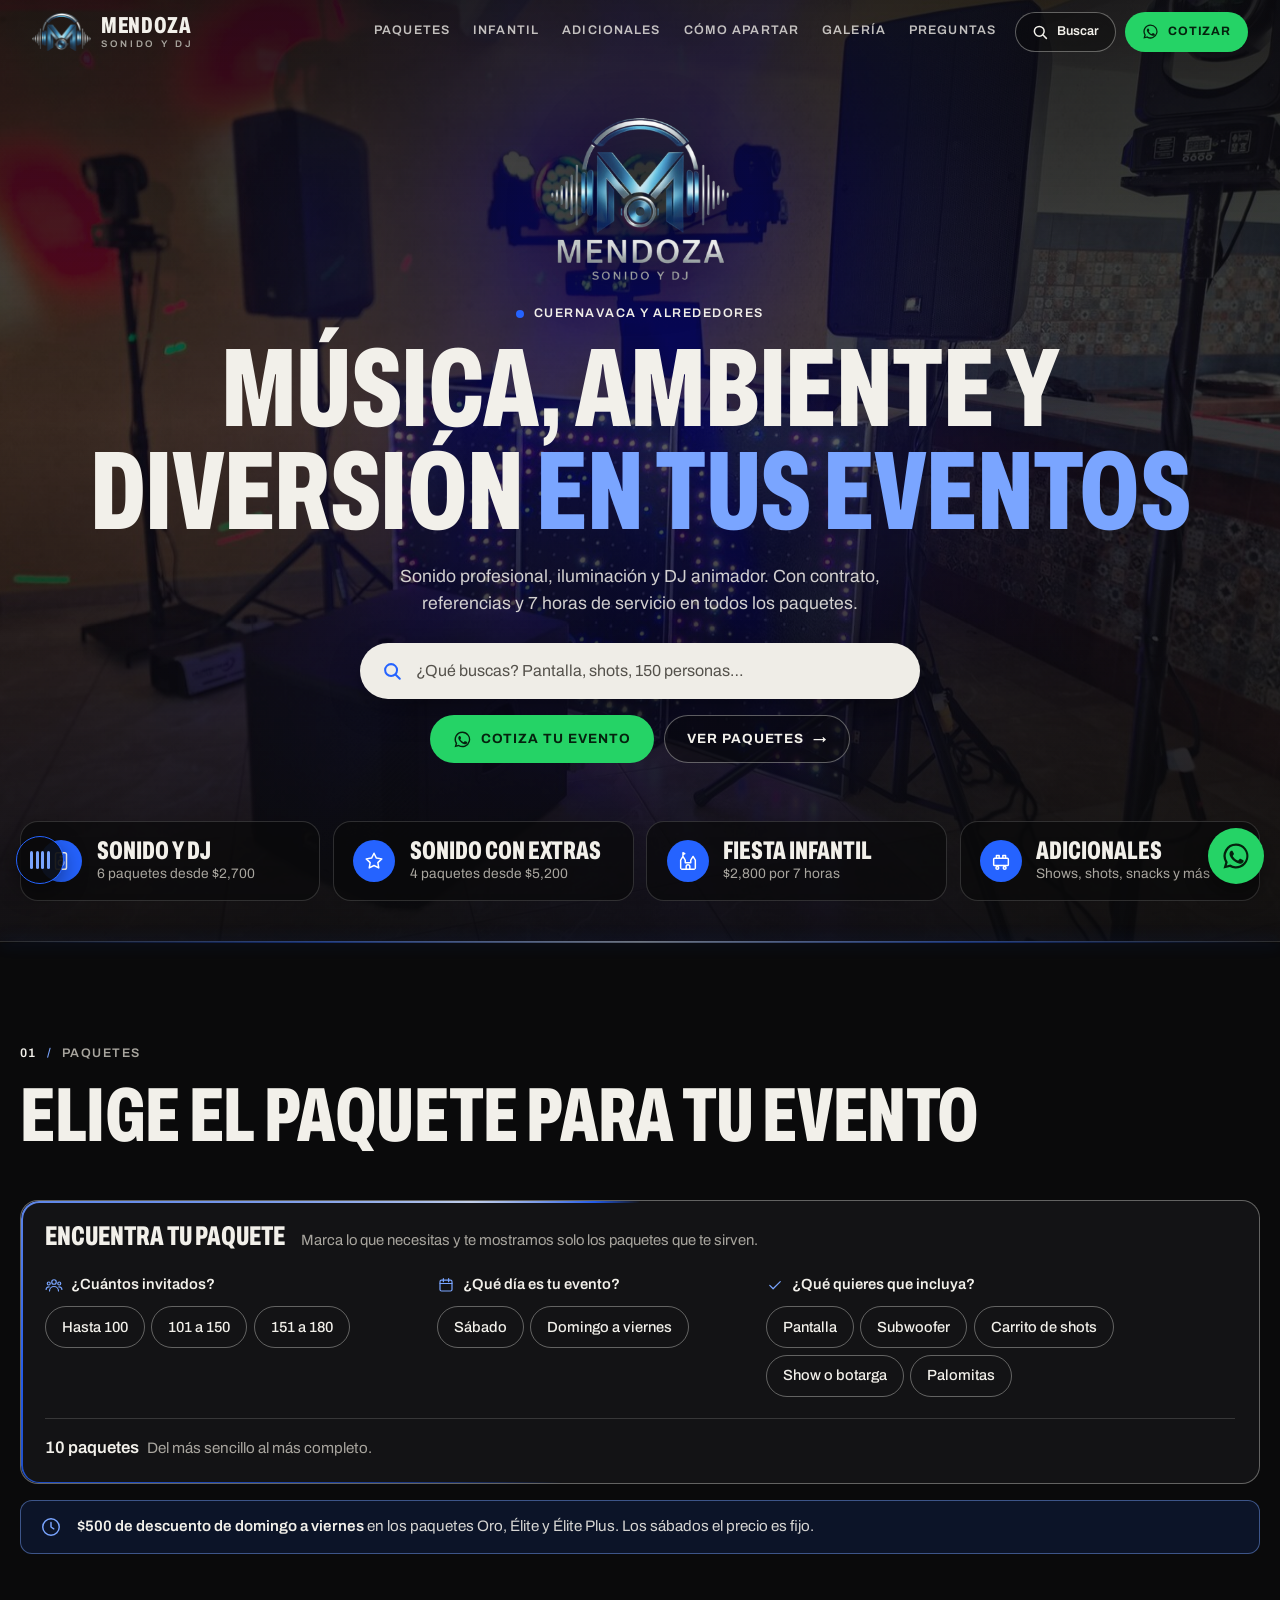
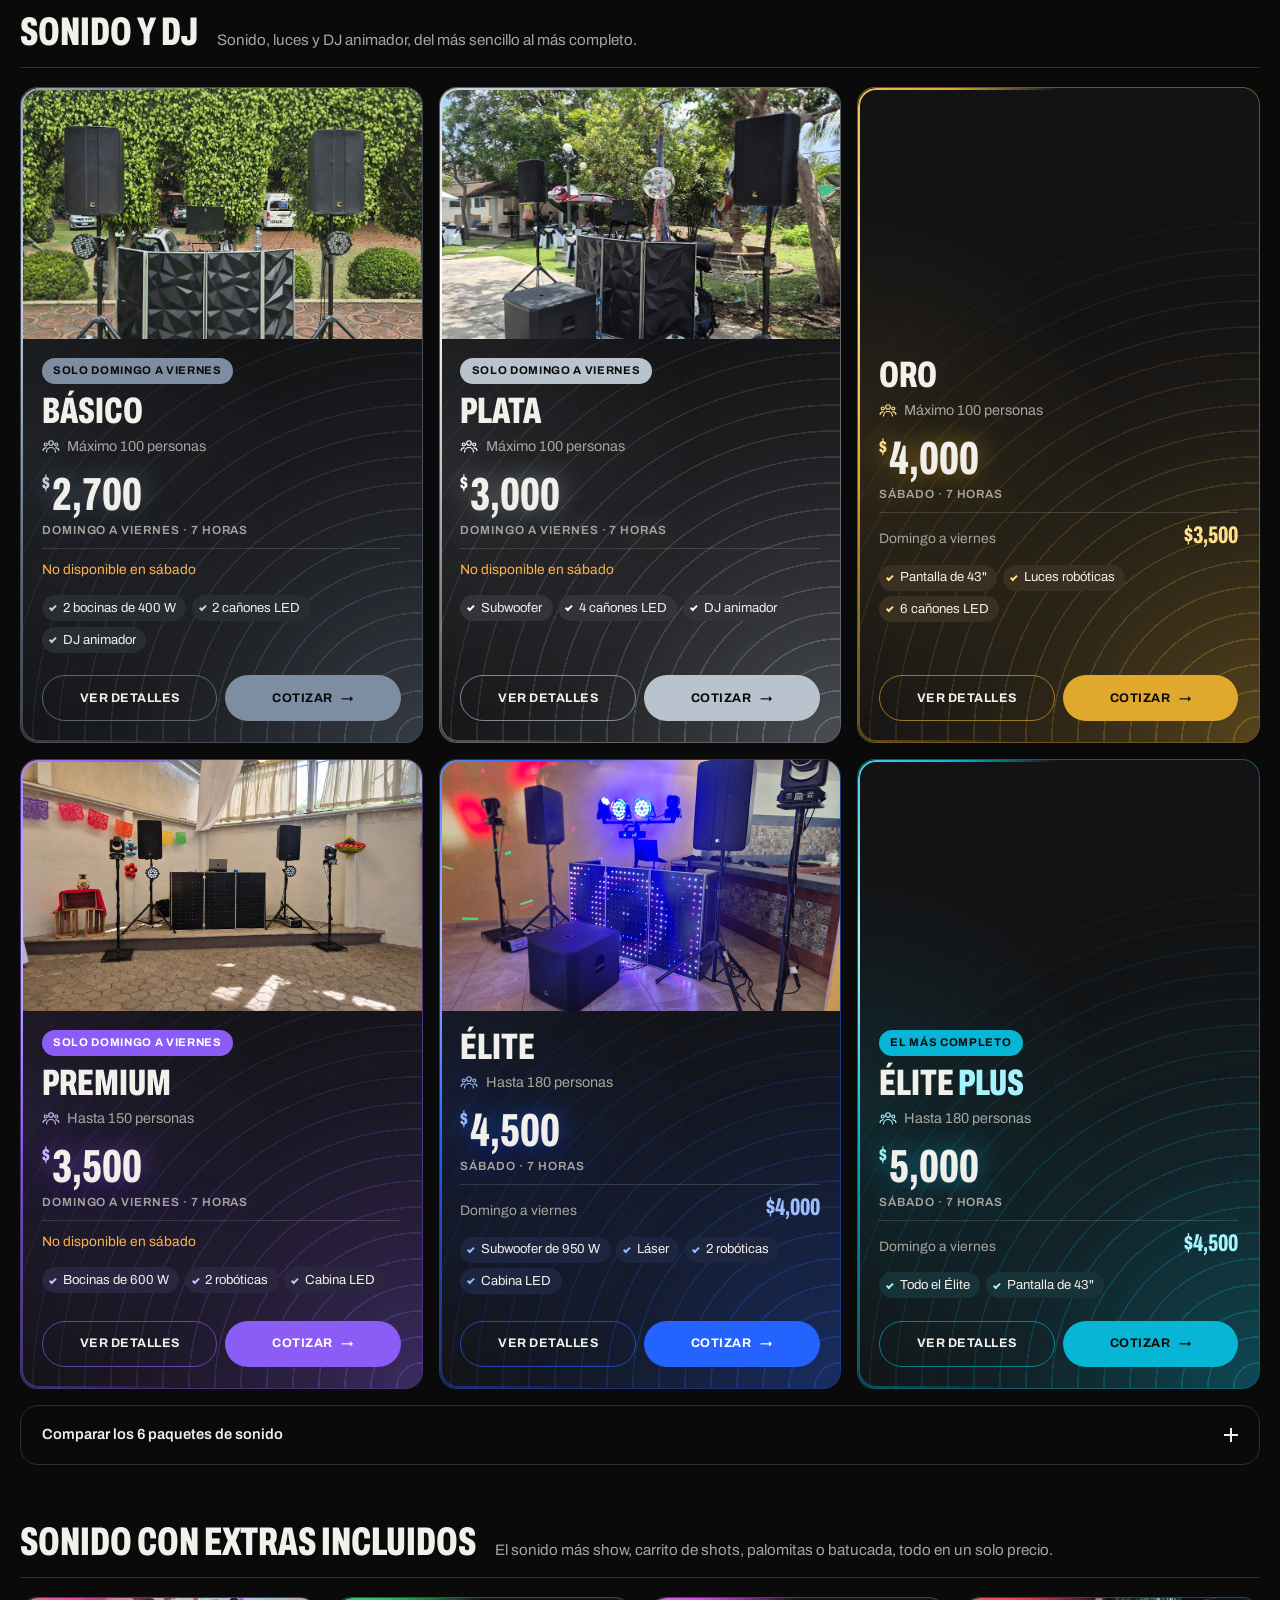
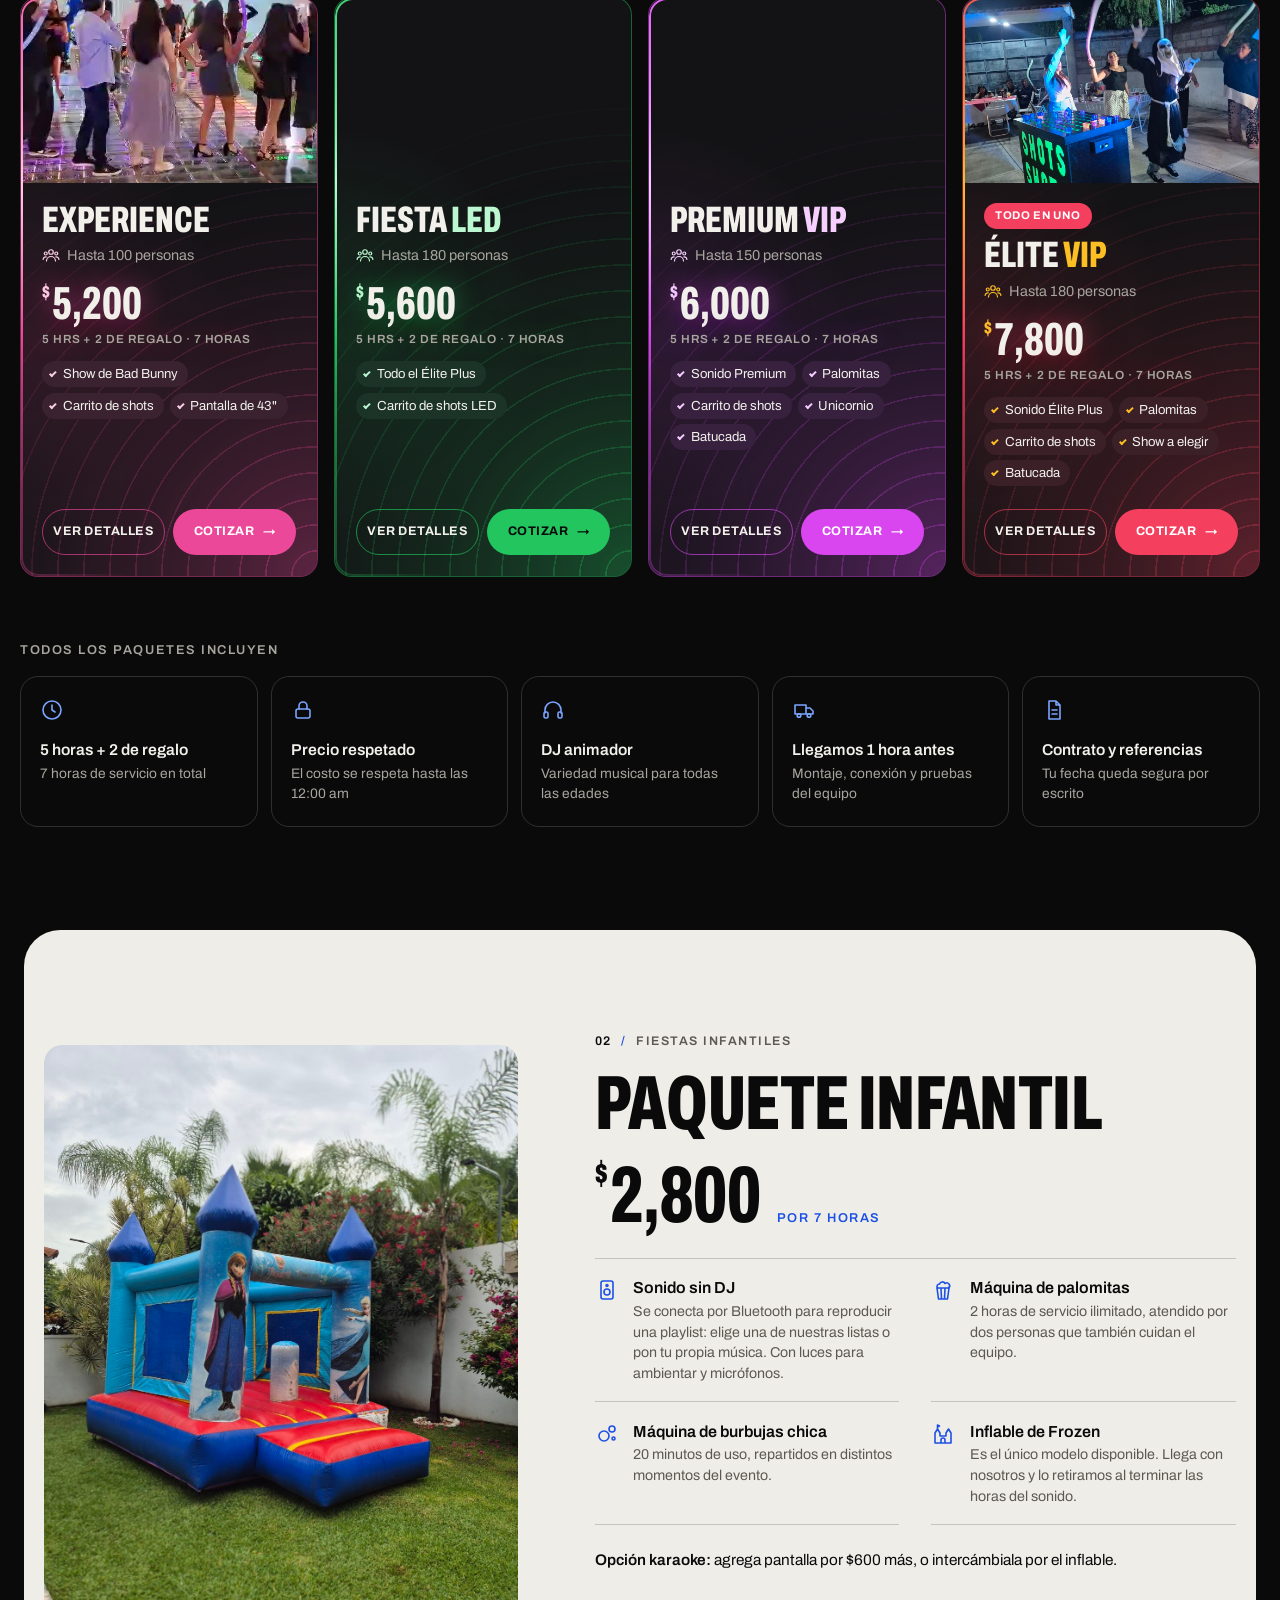
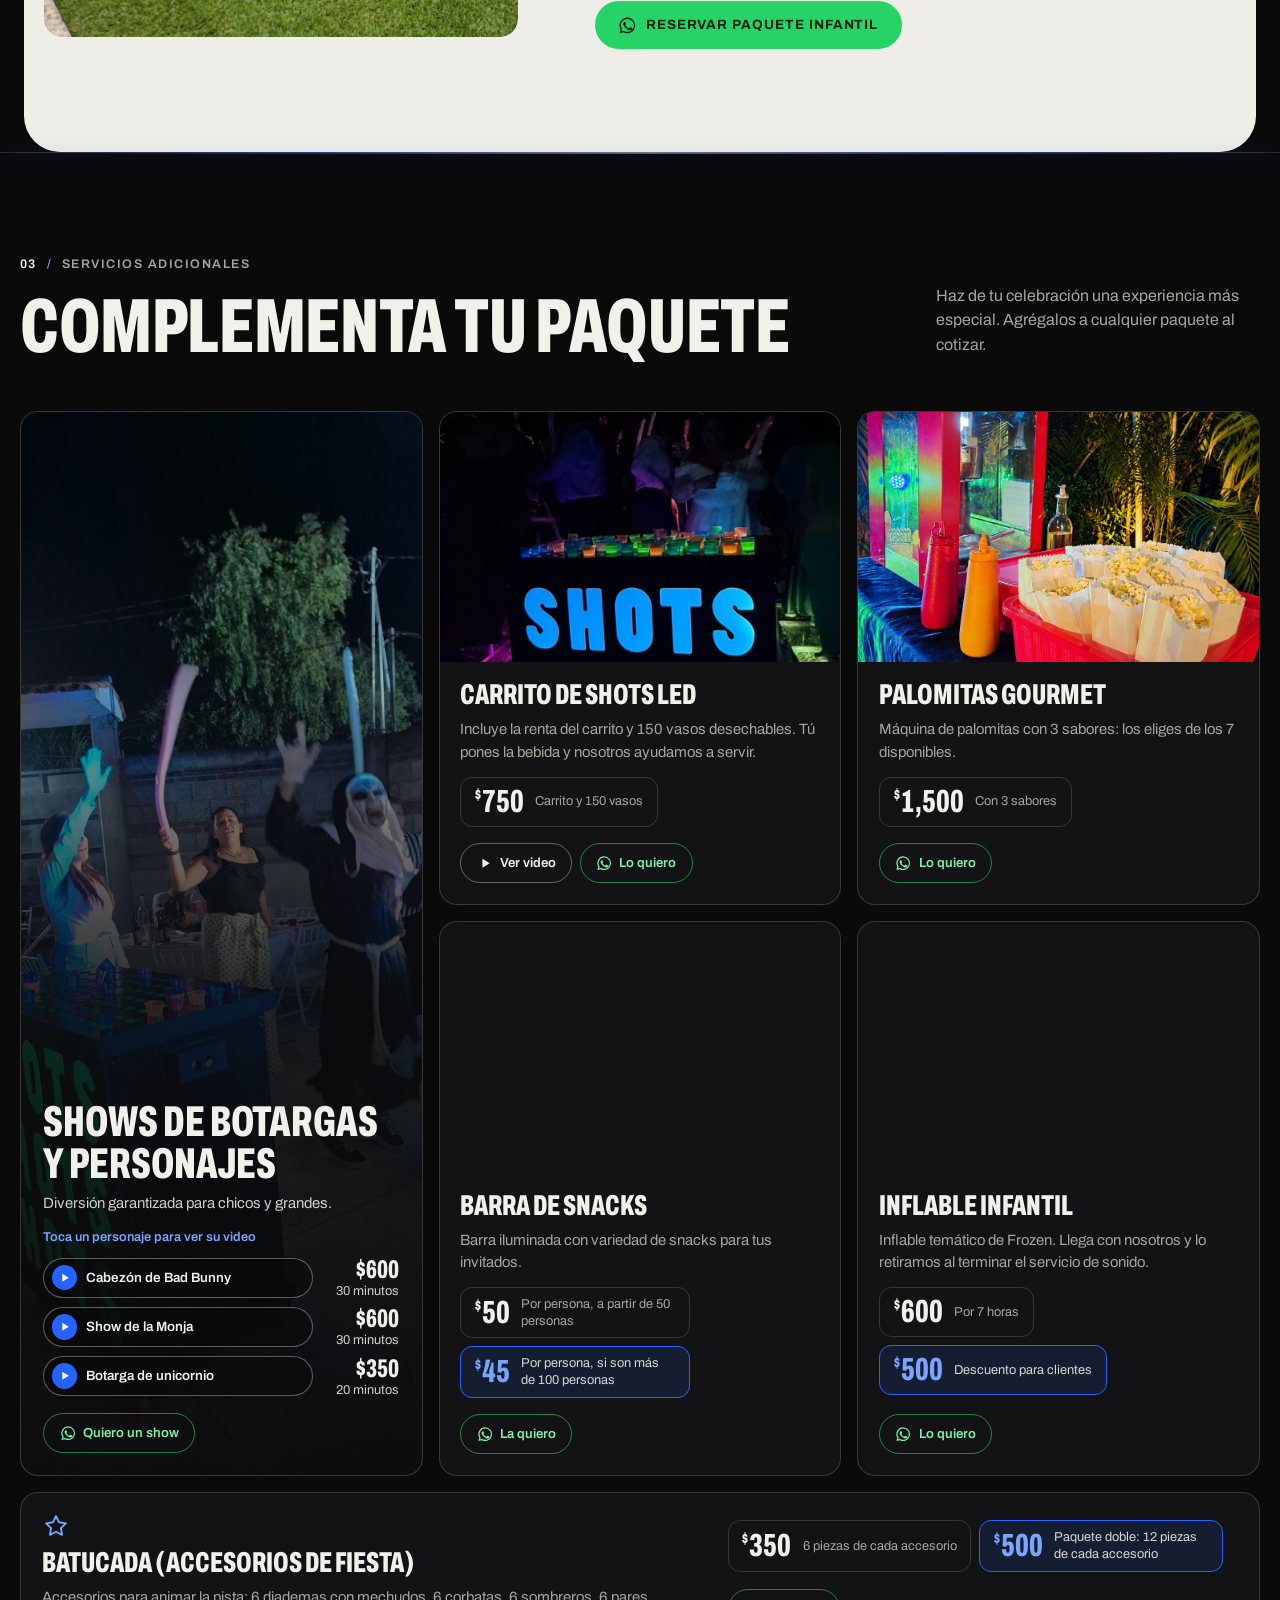
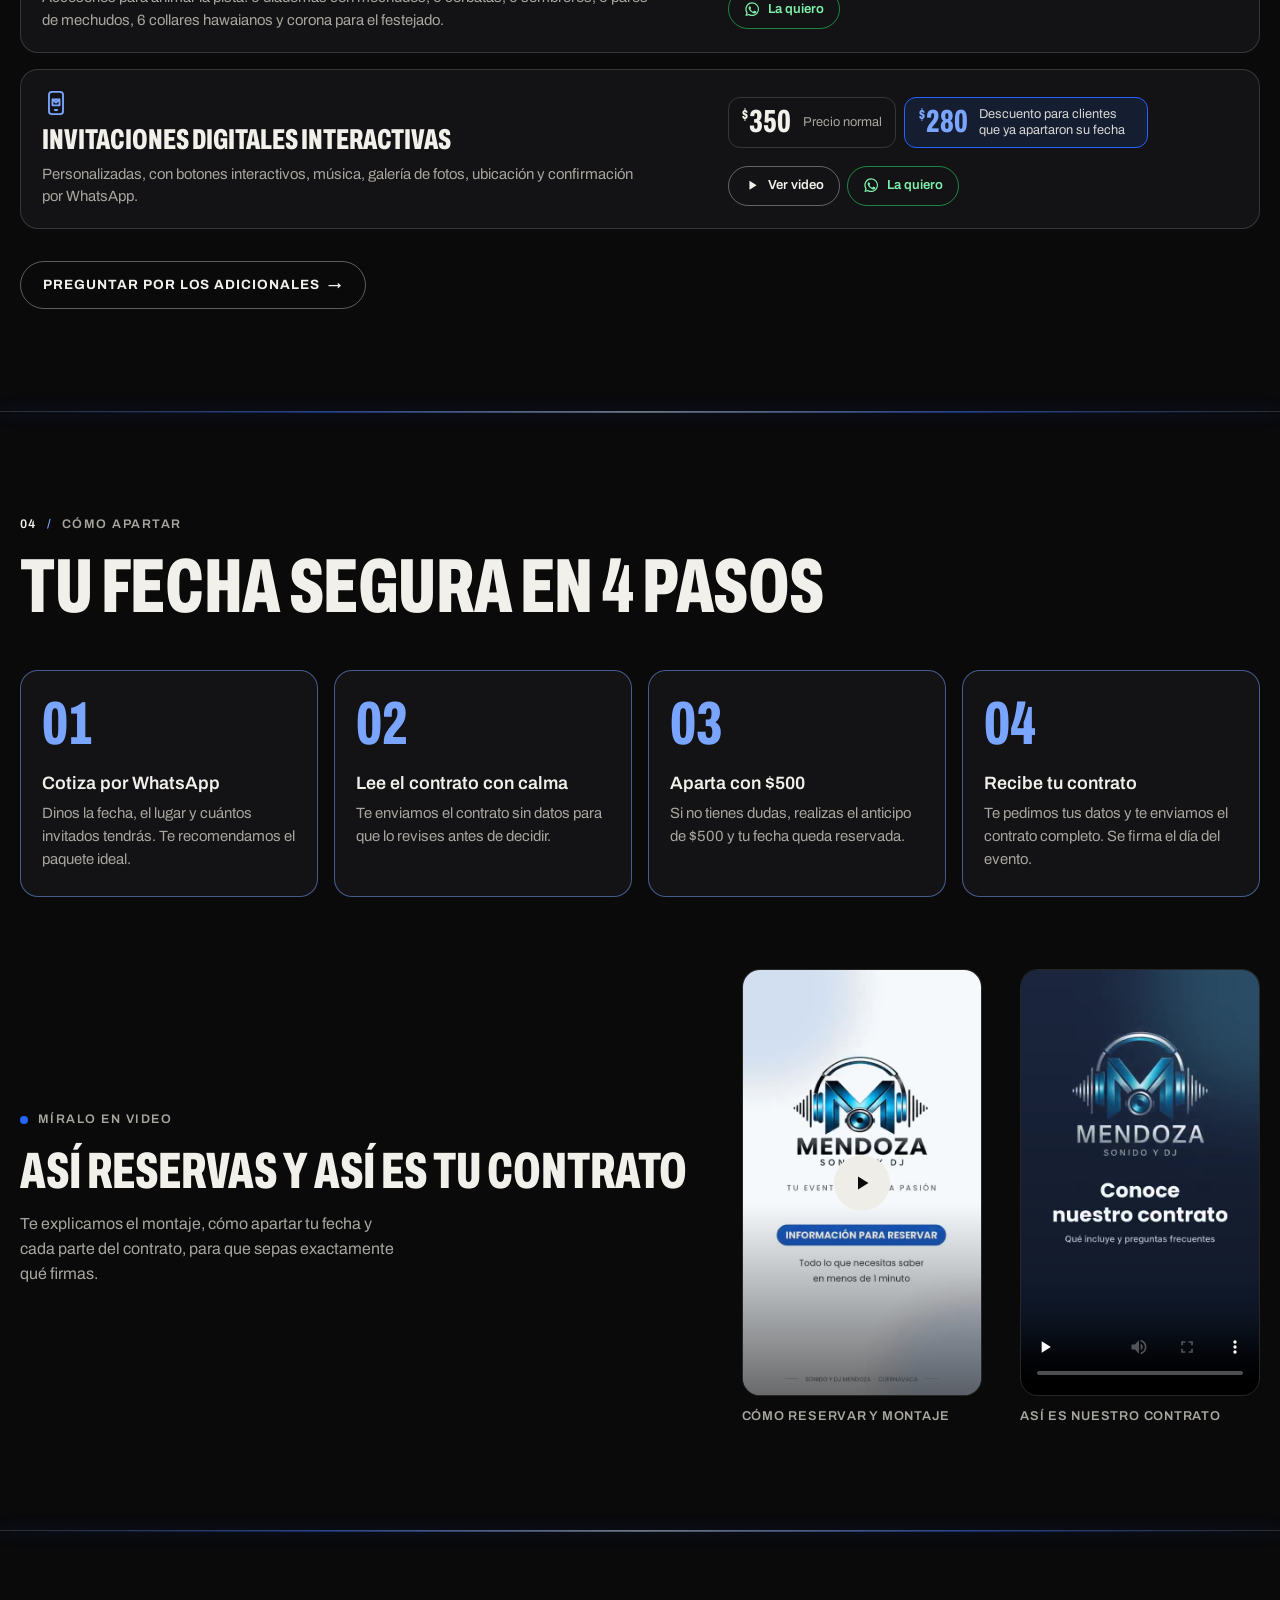
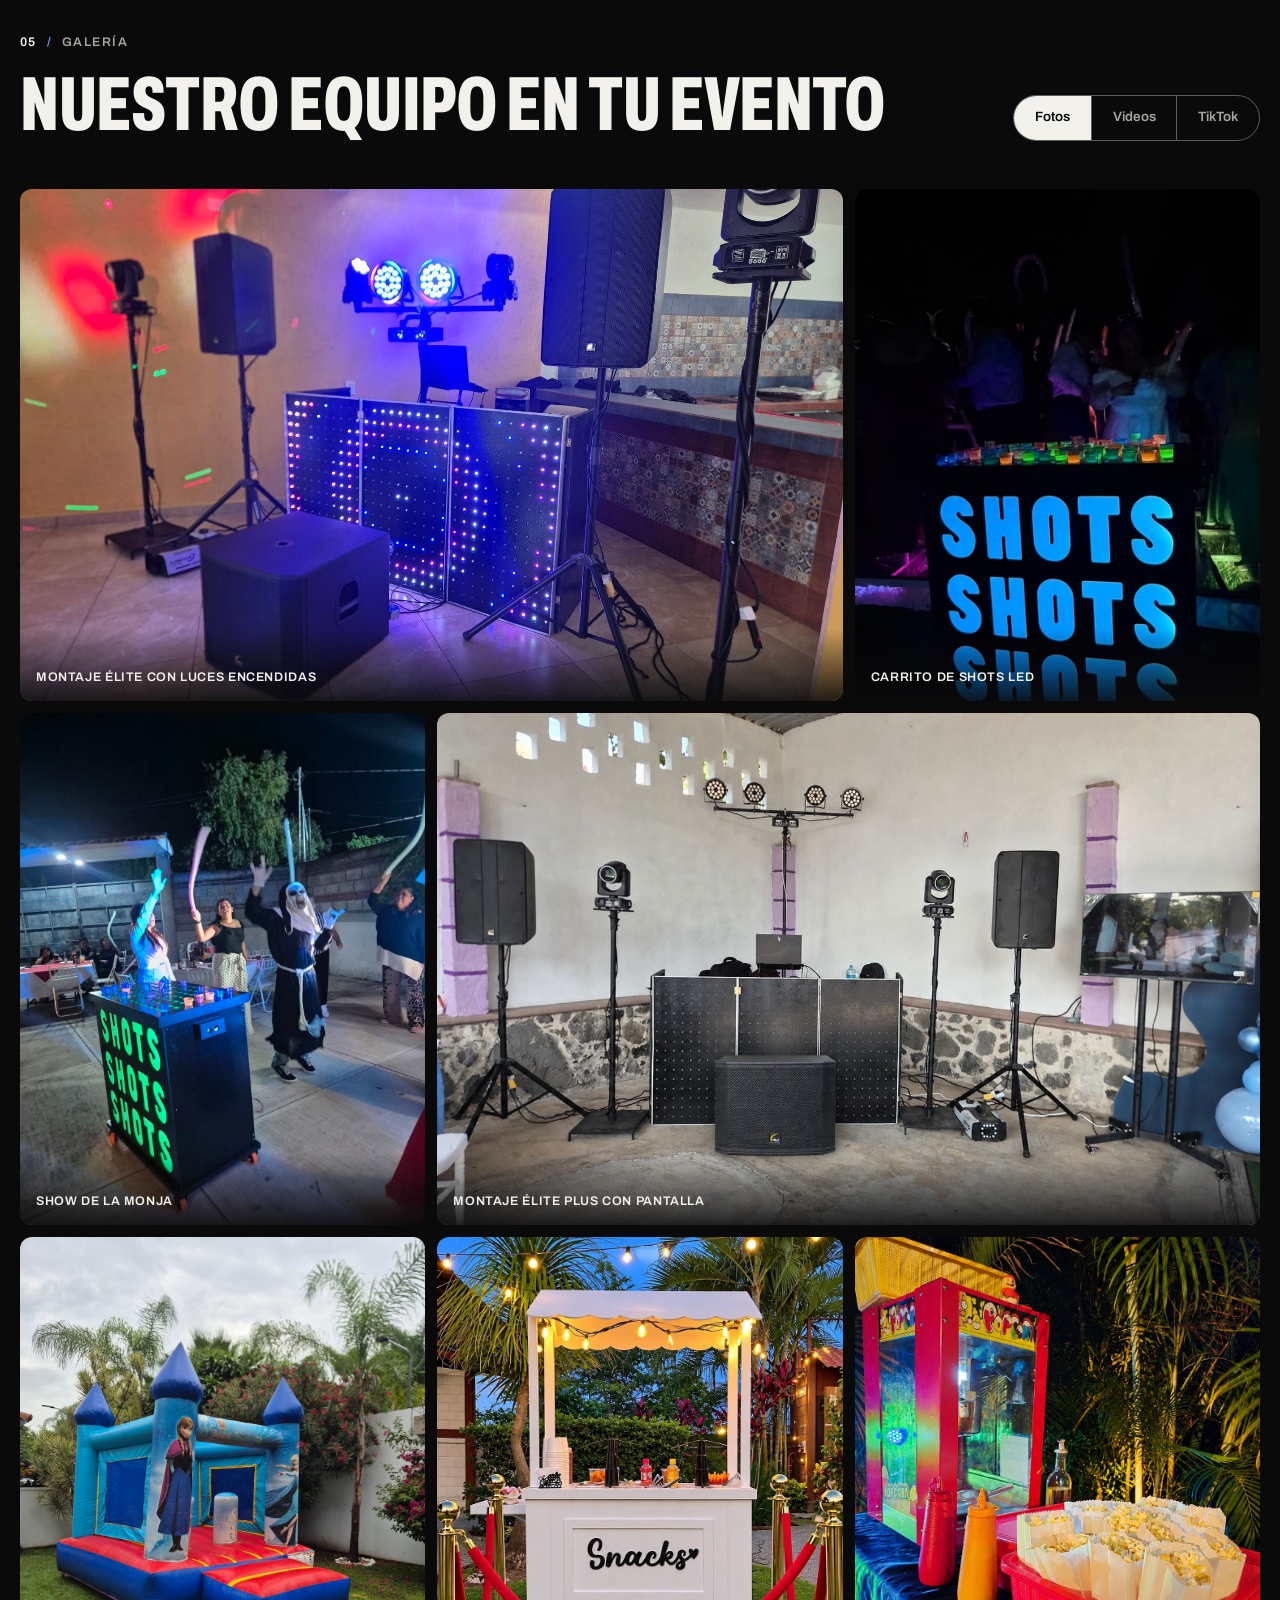
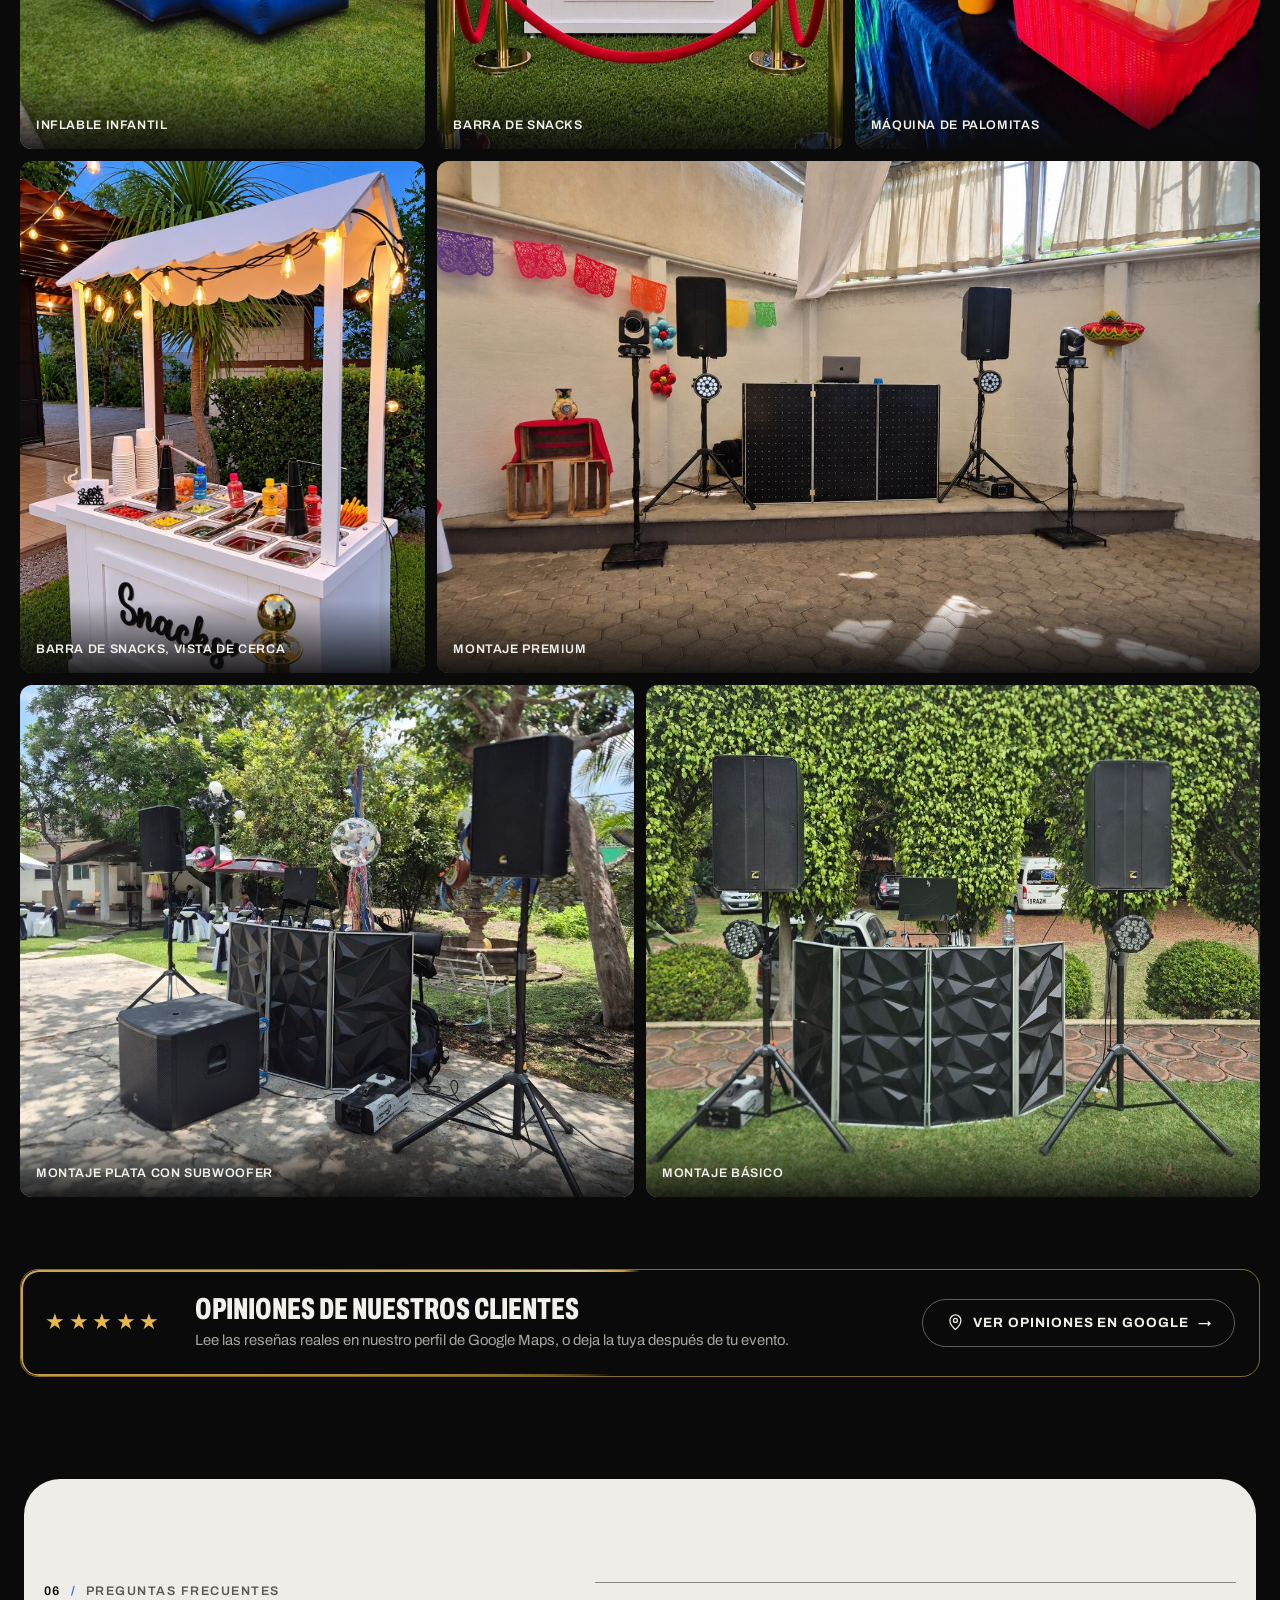
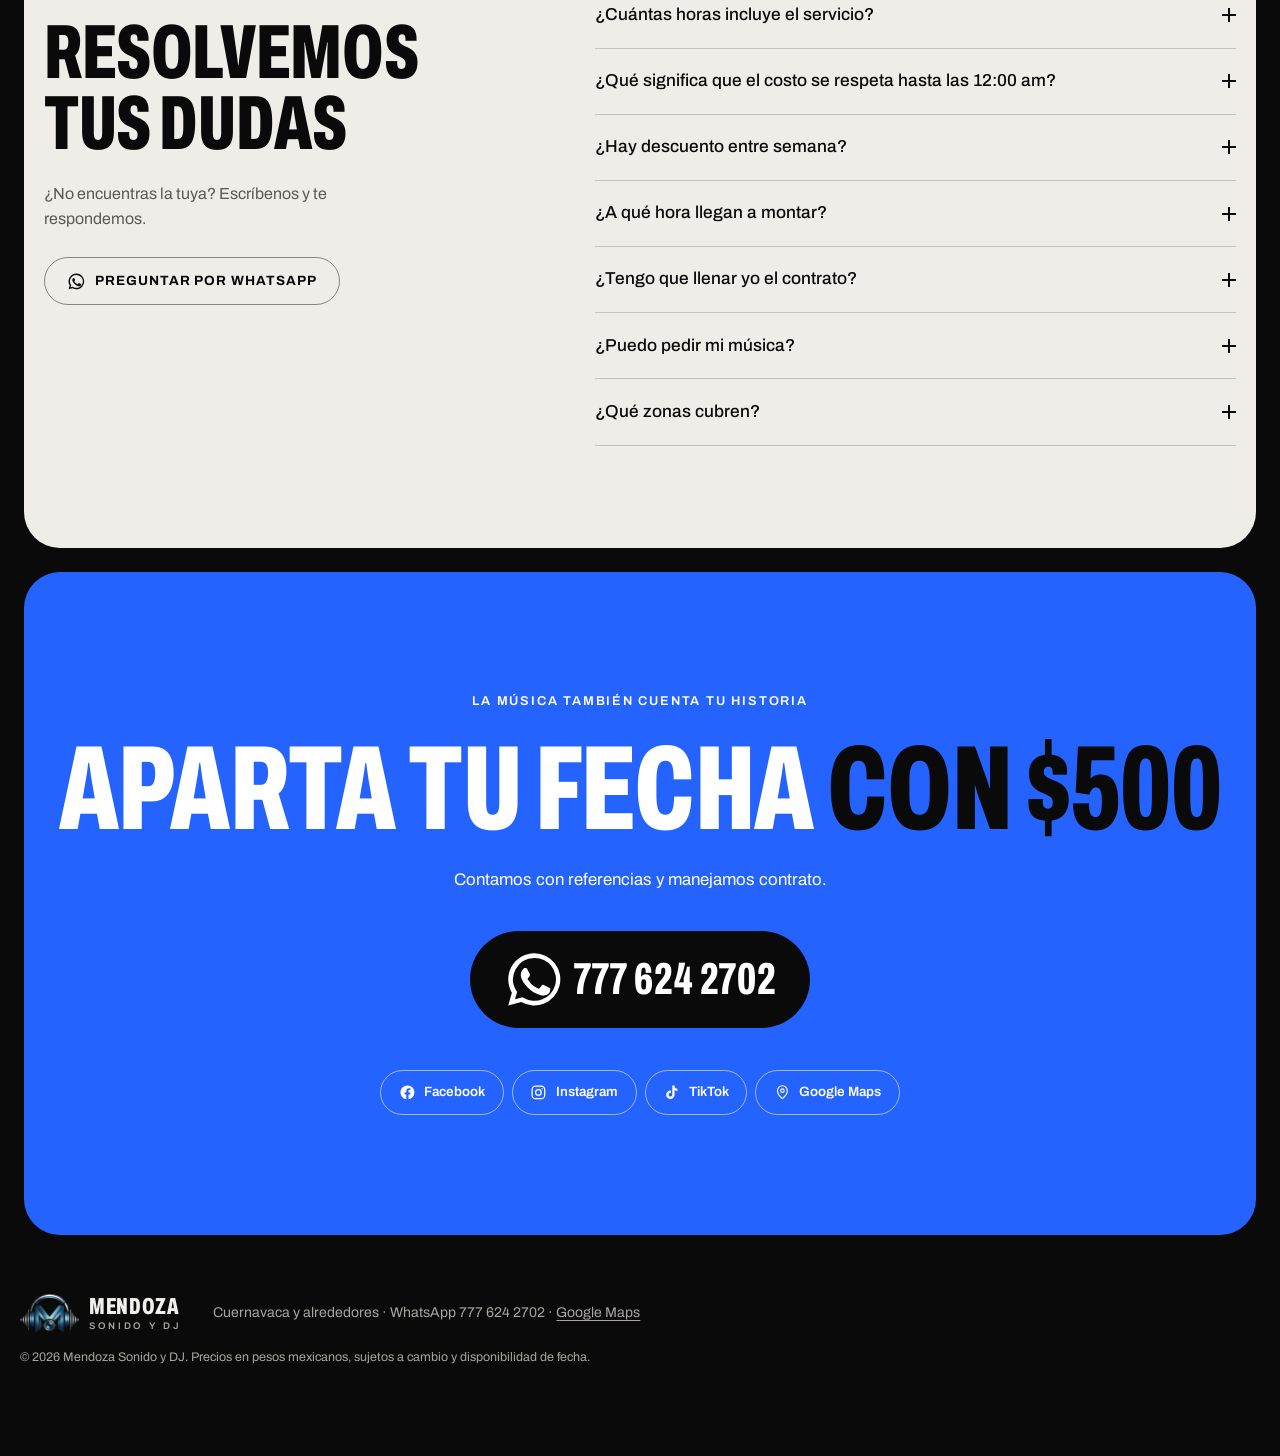
==== index.html @ 43fc5490 "Add files via upload" ====
<!DOCTYPE html>
<html lang="es-MX">
<head>
<meta charset="UTF-8">
<meta name="viewport" content="width=device-width, initial-scale=1">
<title>Mendoza Sonido y DJ</title>
<meta name="description" content="Sonido, iluminación y DJ animador para eventos en Cuernavaca y alrededores. Paquetes desde $2,700. 5 horas + 2 de regalo. Aparta con $500.">
<meta name="theme-color" content="#0a0a0b">
<meta property="og:title" content="Mendoza Sonido y DJ | Cuernavaca y alrededores">
<meta property="og:description" content="Música, ambiente y diversión en tus eventos. Paquetes con 5 hrs + 2 de regalo. Aparta con $500.">
<!-- Vista previa al compartir el enlace (WhatsApp, Facebook, Messenger).
     La imagen debe llevar la dirección completa: si cambias de dominio, cambia aquí las 3 direcciones. -->
<meta property="og:url" content="https://sonido-mendoza.vercel.app/">
<meta property="og:image" content="https://sonido-mendoza.vercel.app/compartir.jpg">
<meta property="og:image:secure_url" content="https://sonido-mendoza.vercel.app/compartir.jpg">
<meta property="og:image:type" content="image/jpeg">
<meta property="og:image:width" content="1200">
<meta property="og:image:height" content="630">
<meta property="og:image:alt" content="Mendoza Sonido y DJ: música, ambiente y diversión en tus eventos">
<meta property="og:type" content="website">
<meta property="og:site_name" content="Mendoza Sonido y DJ">
<meta property="og:locale" content="es_MX">
<meta name="twitter:card" content="summary_large_image">
<meta name="twitter:image" content="https://sonido-mendoza.vercel.app/compartir.jpg">
<link rel="canonical" href="https://sonido-mendoza.vercel.app/">
<link rel="icon" href="assets/img/icon.png">
<link rel="apple-touch-icon" href="assets/img/icon.png">
<link rel="preconnect" href="https://fonts.googleapis.com">
<link rel="preconnect" href="https://fonts.gstatic.com" crossorigin>
<link href="https://fonts.googleapis.com/css2?family=Archivo:wdth,wght@62..125,400..800&display=swap" rel="stylesheet">
<link rel="stylesheet" href="styles.css">
</head>
<body>
<!-- Los textos, precios, fotos y videos de esta página viven en contenido.js.
     Para cambiarlos abre admin.html (el panel). Este archivo es solo la estructura. -->

<div class="progress" id="progress" aria-hidden="true"></div>

<!-- ============ MENÚ ============ -->
<header class="nav" id="nav">
  <a href="#inicio" class="nav__brand" aria-label="Mendoza Sonido y DJ, inicio">
    <img src="assets/img/icon-clear.png" alt="" width="240" height="154">
    <span><b>Mendoza</b><small>Sonido y DJ</small></span>
  </a>
  <nav class="nav__links" id="navLinks" aria-label="Secciones">
    <a href="#paquetes">Paquetes</a>
    <a href="#infantil">Infantil</a>
    <a href="#adicionales">Adicionales</a>
    <a href="#proceso">Cómo apartar</a>
    <a href="#galeria">Galería</a>
    <a href="#preguntas">Preguntas</a>
    <a class="btn btn--wa nav__links-cta" data-wa="Hola, quiero cotizar mi evento con Mendoza Sonido y DJ." href="#"><svg class="ico"><use href="#i-wa"/></svg> Cotizar por WhatsApp</a>
  </nav>
  <button type="button" class="nav__search" data-search aria-label="Buscar en la página">
    <svg class="ico"><use href="#i-search"/></svg><span>Buscar</span>
  </button>
  <a class="btn btn--wa btn--sm nav__cta" data-wa="Hola, quiero cotizar mi evento con Mendoza Sonido y DJ." href="#"><svg class="ico"><use href="#i-wa"/></svg> Cotizar</a>
  <button type="button" class="nav__toggle" id="navToggle" aria-label="Abrir menú" aria-expanded="false" aria-controls="navLinks">
    <span></span><span></span>
  </button>
</header>

<main>

<!-- ============ INICIO ============ -->
<section class="hero" id="inicio">
  <img class="hero__bg" id="heroBg" src="assets/img/montaje-luces.jpg" alt="">
  <div class="wrap hero__copy">
    <img class="hero__logo" src="assets/img/logo.png" alt="Mendoza Sonido y DJ" width="560" height="514">
    <p class="label"><i></i> <span data-t="zona">Cuernavaca y alrededores</span></p>
    <h1 id="heroTitle">Música, ambiente y diversión <em>en tus eventos</em></h1>
    <p class="hero__lead" id="heroLead">Sonido profesional, iluminación y DJ animador. Con contrato, referencias y 7 horas de servicio en todos los paquetes.</p>

    <button type="button" class="hero__search" data-search>
      <svg class="ico"><use href="#i-search"/></svg>
      <span>¿Qué buscas? Pantalla, shots, 150 personas…</span>
    </button>

    <div class="hero__cta">
      <a class="btn btn--wa" data-wa="Hola, quiero cotizar mi evento con Mendoza Sonido y DJ." href="#">
        <svg class="ico"><use href="#i-wa"/></svg> Cotiza tu evento
      </a>
      <a class="btn btn--line" href="#paquetes">Ver paquetes <span class="arrow">→</span></a>
    </div>
  </div>
  <nav class="jump" id="jump" aria-label="Accesos directos"></nav>
</section>

<!-- ============ PAQUETES ============ -->
<section class="section" id="paquetes">
  <div class="wrap">
    <header class="head">
      <p class="label"><b>01</b><i></i> Paquetes</p>
      <h2 id="paqTitle"></h2>
    </header>

    <form class="finder" id="finder" aria-label="Encuentra tu paquete">
      <div class="finder__head">
        <p class="finder__title">Encuentra tu paquete</p>
        <p class="finder__hint">Marca lo que necesitas y te mostramos solo los paquetes que te sirven.</p>
      </div>
      <fieldset>
        <legend><svg class="ico"><use href="#i-people"/></svg> ¿Cuántos invitados?</legend>
        <div class="opts">
          <label class="opt"><input type="checkbox" name="inv" value="100"><span>Hasta 100</span></label>
          <label class="opt"><input type="checkbox" name="inv" value="150"><span>101 a 150</span></label>
          <label class="opt"><input type="checkbox" name="inv" value="180"><span>151 a 180</span></label>
        </div>
      </fieldset>
      <fieldset>
        <legend><svg class="ico"><use href="#i-cal"/></svg> ¿Qué día es tu evento?</legend>
        <div class="opts">
          <label class="opt"><input type="checkbox" name="dia" value="sab"><span>Sábado</span></label>
          <label class="opt"><input type="checkbox" name="dia" value="sem"><span>Domingo a viernes</span></label>
        </div>
      </fieldset>
      <fieldset>
        <legend><svg class="ico"><use href="#i-check"/></svg> ¿Qué quieres que incluya?</legend>
        <div class="opts">
          <label class="opt"><input type="checkbox" name="inc" value="pantalla"><span>Pantalla</span></label>
          <label class="opt"><input type="checkbox" name="inc" value="sub"><span>Subwoofer</span></label>
          <label class="opt"><input type="checkbox" name="inc" value="shots"><span>Carrito de shots</span></label>
          <label class="opt"><input type="checkbox" name="inc" value="show"><span>Show o botarga</span></label>
          <label class="opt"><input type="checkbox" name="inc" value="palomitas"><span>Palomitas</span></label>
        </div>
      </fieldset>
      <div class="finder__res">
        <p aria-live="polite"><b id="fCount"></b> <span id="fNote">Del más sencillo al más completo.</span></p>
        <button type="button" class="tbtn" id="fReset" hidden>Quitar filtros ×</button>
      </div>
    </form>

    <p class="deal" id="deal"><svg class="ico"><use href="#i-clock"/></svg><span id="dealText"></span></p>

    <div class="finder__empty" id="fEmpty" hidden>
      <p><b>Ningún paquete tiene todo eso junto.</b> Quita algún filtro o escríbenos y lo armamos a tu medida.</p>
      <a class="btn btn--wa" id="fAsk" data-wa="Hola, quiero cotizar mi evento con Mendoza Sonido y DJ." href="#"><svg class="ico"><use href="#i-wa"/></svg> Armar mi paquete</a>
    </div>

    <!-- Aquí se dibujan los grupos de paquetes y la tabla para comparar -->
    <div id="grupos"></div>

    <div class="incl">
      <h3>Todos los paquetes incluyen</h3>
      <ul class="always" id="incluyen"></ul>
    </div>
  </div>
</section>

<!-- ============ INFANTIL ============ -->
<section class="section section--paper kids" id="infantil">
  <div class="wrap kids__grid" id="kids"></div>
</section>

<!-- ============ ADICIONALES ============ -->
<section class="section" id="adicionales">
  <div class="wrap">
    <header class="head head--split">
      <div>
        <p class="label"><b>03</b><i></i> Servicios adicionales</p>
        <h2 id="adiTitle"></h2>
      </div>
      <p class="head__note" id="adiNote"></p>
    </header>
    <div class="extras" id="extras"></div>
    <p class="after"><a class="btn btn--line" data-wa="Hola, quiero información y precios de los servicios adicionales." href="#">Preguntar por los adicionales <span class="arrow">→</span></a></p>
  </div>
</section>

<!-- ============ CÓMO APARTAR ============ -->
<section class="section" id="proceso">
  <div class="wrap">
    <header class="head">
      <p class="label"><b>04</b><i></i> Cómo apartar</p>
      <h2 id="aparTitle"></h2>
    </header>
    <ol class="steps" id="pasos"></ol>
    <div class="pvideos" id="pvideos"></div>
  </div>
</section>

<!-- ============ GALERÍA ============ -->
<section class="section" id="galeria">
  <div class="wrap">
    <header class="head head--split">
      <div>
        <p class="label"><b>05</b><i></i> Galería</p>
        <h2 id="galTitle"></h2>
      </div>
      <div class="gtabs" role="tablist" aria-label="Galería">
        <button role="tab" aria-selected="true" class="is-on" data-gtab="g-fotos">Fotos</button>
        <button role="tab" aria-selected="false" data-gtab="g-videos">Videos</button>
        <button role="tab" aria-selected="false" data-gtab="g-tiktok">TikTok</button>
      </div>
    </header>

    <div class="gpanel" id="g-fotos" role="tabpanel">
      <div class="gallery" id="gallery"></div>
      <p class="gmore"><button type="button" class="btn btn--line" id="gMore">Ver todas las fotos <span class="arrow">↓</span></button></p>
    </div>

    <div class="gpanel" id="g-videos" role="tabpanel" hidden>
      <div class="vnav">
        <button id="vPrev" aria-label="Videos anteriores">←</button>
        <button id="vNext" aria-label="Más videos">→</button>
      </div>
      <div class="videos" id="videos"></div>
    </div>

    <div class="gpanel" id="g-tiktok" role="tabpanel" hidden>
      <div class="videos" id="tiktoks"></div>
      <p class="after"><a class="btn btn--line" id="tkMore" href="#" target="_blank" rel="noopener"><svg class="ico"><use href="#i-tt"/></svg> Ver más en <span id="tkUser"></span> <span class="arrow">→</span></a></p>
    </div>

    <!-- Reseñas de clientes -->
    <aside class="reviews" id="resenas"></aside>
  </div>
</section>

<!-- ============ PREGUNTAS ============ -->
<section class="section section--paper" id="preguntas">
  <div class="wrap qa">
    <header class="head">
      <p class="label"><b>06</b><i></i> Preguntas frecuentes</p>
      <h2 id="faqTitle"></h2>
      <p class="head__sub">¿No encuentras la tuya? Escríbenos y te respondemos.</p>
      <a class="btn btn--line" data-wa="Hola, tengo una duda sobre sus paquetes." href="#"><svg class="ico"><use href="#i-wa"/></svg> Preguntar por WhatsApp</a>
    </header>
    <div class="faq" id="faq"></div>
  </div>
</section>

<!-- ============ CONTACTO ============ -->
<section class="cta" id="contacto">
  <div class="wrap cta__box" id="contactBox"></div>
</section>

</main>

<footer class="footer">
  <div class="wrap footer__row">
    <a href="#inicio" class="nav__brand">
      <img src="assets/img/icon-clear.png" alt="" width="240" height="154">
      <span><b>Mendoza</b><small>Sonido y DJ</small></span>
    </a>
    <p id="footInfo"></p>
    <p class="footer__small">© <span id="year">2026</span> Mendoza Sonido y DJ. <span id="footNote"></span></p>
  </div>
</footer>

<!-- Botón flotante (computadora) -->
<a class="fab" data-wa="Hola, quiero cotizar mi evento con Mendoza Sonido y DJ." href="#" aria-label="Escríbenos por WhatsApp">
  <svg class="ico"><use href="#i-wa"/></svg>
</a>

<!-- Barra inferior (celular) -->
<nav class="dock" id="dock" aria-label="Accesos rápidos">
  <a href="#paquetes"><svg class="ico"><use href="#i-speaker"/></svg><span>Paquetes</span></a>
  <a href="#adicionales"><svg class="ico"><use href="#i-star"/></svg><span>Adicionales</span></a>
  <button type="button" data-search><svg class="ico"><use href="#i-search"/></svg><span>Buscar</span></button>
  <a class="dock__wa" data-wa="Hola, quiero cotizar mi evento con Mendoza Sonido y DJ." href="#"><svg class="ico"><use href="#i-wa"/></svg><span>Cotizar</span></a>
</nav>

<!-- Buscador -->
<dialog class="search" id="search" aria-label="Buscar en la página">
  <form class="search__bar" id="sForm" role="search">
    <svg class="ico"><use href="#i-search"/></svg>
    <input type="search" id="sInput" placeholder="Pantalla, shots, 150 personas, anticipo…" autocomplete="off" enterkeyhint="search" aria-label="¿Qué buscas?">
    <button type="button" class="search__close" id="sClose" aria-label="Cerrar buscador">×</button>
  </form>
  <div class="search__body">
    <div id="sQuick">
      <p class="search__h">Lo más buscado</p>
      <ul class="search__chips">
        <li><button type="button" data-q="pantalla">Pantalla y karaoke</button></li>
        <li><button type="button" data-q="shots">Carrito de shots</button></li>
        <li><button type="button" data-q="show">Shows y botargas</button></li>
        <li><button type="button" data-q="palomitas">Palomitas</button></li>
        <li><button type="button" data-q="infantil">Fiesta infantil</button></li>
        <li><button type="button" data-q="150 personas">150 personas</button></li>
        <li><button type="button" data-q="sábado">Precio en sábado</button></li>
        <li><button type="button" data-q="apartar">Cómo apartar</button></li>
        <li><button type="button" data-q="contrato">Contrato</button></li>
        <li><button type="button" data-q="horas">Horas de servicio</button></li>
      </ul>
    </div>
    <p class="search__h" id="sHead" hidden></p>
    <ul class="search__list" id="sList"></ul>
    <div class="search__none" id="sNone" hidden>
      <p>No encontramos <b id="sTerm"></b> en la página. Pregúntanos y te respondemos.</p>
      <a class="btn btn--wa" id="sAsk" href="#" target="_blank" rel="noopener"><svg class="ico"><use href="#i-wa"/></svg> Preguntar por WhatsApp</a>
    </div>
  </div>
</dialog>

<!-- Ventana de cada paquete: fotos y detalles -->
<dialog class="pview" id="packView" aria-labelledby="pvTitle">
  <button class="lightbox__close" id="pvClose" aria-label="Cerrar">×</button>
  <div class="pview__grid">
    <div class="pview__media" id="pvMedia">
      <div class="pview__strip" id="pvStrip"></div>
      <div class="pview__bar">
        <p id="pvCap"></p>
        <div class="vnav" id="pvNav">
          <button type="button" id="pvPrev" aria-label="Foto anterior">←</button>
          <span id="pvCount">1 / 1</span>
          <button type="button" id="pvNext" aria-label="Foto siguiente">→</button>
        </div>
      </div>
    </div>
    <div class="pview__info">
      <p class="label"><i></i> Paquete</p>
      <h3 id="pvTitle"></h3>
      <p class="pack__cap" id="pvPeople"></p>
      <div class="pview__price" id="pvPrice"></div>
      <ul class="pack__list" id="pvList"></ul>
      <button type="button" class="pack__video" id="pvVideo" hidden><svg class="ico"><use href="#i-play"/></svg> Ver video del paquete</button>
      <button type="button" class="btn btn--wa" id="pvWant"><svg class="ico"><use href="#i-wa"/></svg> Quiero este paquete</button>
    </div>
  </div>
</dialog>

<!-- Cotizador: paquete + adicionales -->
<dialog class="quote" id="quote" aria-labelledby="qTitle">
  <button class="lightbox__close" id="qClose" aria-label="Cerrar">×</button>
  <form id="qForm">
    <p class="label"><i></i> Tu cotización</p>
    <h3 id="qTitle">Paquete <em id="qPack"></em> <span id="qPrice"></span></h3>

    <div class="quote__fields">
      <label for="qDate">Fecha del evento<input type="date" id="qDate"></label>
      <label for="qGuests">Invitados<input type="number" id="qGuests" min="1" max="500" inputmode="numeric" placeholder="Ej. 120"></label>
      <label for="qPlace" class="wide">Lugar o colonia<input type="text" id="qPlace" placeholder="Ej. Jardín en Cuernavaca" autocomplete="off"></label>
    </div>
    <p class="quote__day" id="qDay" aria-live="polite"></p>

    <fieldset class="quote__extras">
      <legend>¿Quieres agregar algo más? <small>Opcional</small></legend>
      <div class="quote__grid" id="qGrid"></div>
    </fieldset>

    <div class="quote__send">
      <p class="quote__sum" id="qSum">Solo el paquete, sin adicionales.</p>
      <a class="btn btn--wa" id="qSend" href="#" target="_blank" rel="noopener"><svg class="ico"><use href="#i-wa"/></svg> Enviar por WhatsApp</a>
    </div>
  </form>
</dialog>

<!-- Visor de fotos y videos -->
<dialog class="lightbox" id="lightbox" aria-label="Foto o video ampliado">
  <button class="lightbox__close" id="lbClose" aria-label="Cerrar">×</button>
  <img id="lbImg" src="" alt="">
  <video id="lbVid" controls playsinline hidden></video>
  <div id="lbYt" class="yt" hidden></div>
  <p id="lbCap"></p>
</dialog>

<svg width="0" height="0" style="position:absolute" aria-hidden="true">
  <defs>
    <symbol id="i-wa" viewBox="0 0 24 24"><path fill="currentColor" stroke="none" d="M12 2a10 10 0 0 0-8.6 15.1L2 22l5-1.3A10 10 0 1 0 12 2Zm0 1.8a8.2 8.2 0 1 1-4.2 15.2l-.3-.2-2.9.8.8-2.8-.2-.3A8.2 8.2 0 0 1 12 3.800Zm-3.5 3.900c-.2 0-.5 0-.7.3-.3.3-1 1-1 2.300s1 2.7 1.1 2.900c.100.2 2 3 4.8 4.2 2.4 1 2.8.800 3.3.700.5 0 1.7-.7 1.9-1.3.200-.7.200-1.2.200-1.3-.1-.2-.3-.2-.6-.400l-1.9-.900c-.3-.1-.5-.2-.7.100l-.9 1.100c-.2.200-.3.200-.6.100-.3-.2-1.2-.5-2.3-1.4-.8-.8-1.4-1.7-1.6-2-.2-.3 0-.4.100-.600l.400-.5.300-.500v-.500L9.3 8.100c-.2-.4-.4-.4-.6-.400h-.200Z"/></symbol>
    <symbol id="i-fb" viewBox="0 0 24 24"><path fill="currentColor" stroke="none" d="M22 12a10 10 0 1 0-11.6 9.900v-7H7.900V12h2.500V9.800c0-2.5 1.5-3.9 3.8-3.9 1.1 0 2.2.2 2.2.2v2.500h-1.200c-1.2 0-1.6.8-1.6 1.600V12h2.800l-.4 2.900h-2.400v7A10 10 0 0 0 22 12Z"/></symbol>
    <symbol id="i-ig" viewBox="0 0 24 24" fill="none" stroke="currentColor" stroke-width="1.8"><rect x="3" y="3" width="18" height="18" rx="5"/><circle cx="12" cy="12" r="4"/><circle cx="17.3" cy="6.7" r="1" fill="currentColor" stroke="none"/></symbol>
    <symbol id="i-tt" viewBox="0 0 24 24"><path fill="currentColor" stroke="none" d="M16.5 2h-3.200v13.300a2.7 2.7 0 1 1-2.7-2.700c.3 0 .5 0 .8.100V9.400a6 6 0 1 0 5.1 5.900V8.600a7.3 7.3 0 0 0 4.2 1.300V6.700a4.3 4.3 0 0 1-4.2-4.700Z"/></symbol>
      <symbol id="i-clock" viewBox="0 0 24 24"><circle cx="12" cy="12" r="9"/><path d="M12 7v5l3 2"/></symbol>
      <symbol id="i-lock" viewBox="0 0 24 24"><rect x="5" y="11" width="14" height="9" rx="2"/><path d="M8 11V8a4 4 0 0 1 8 0v3"/></symbol>
      <symbol id="i-dj" viewBox="0 0 24 24"><path d="M4 15v-3a8 8 0 0 1 16 0v3"/><rect x="3" y="14" width="4" height="6" rx="1.5"/><rect x="17" y="14" width="4" height="6" rx="1.5"/></symbol>
      <symbol id="i-truck" viewBox="0 0 24 24"><path d="M3 7h11v9H3zM14 10h4l3 3v3h-7"/><circle cx="7" cy="17.5" r="1.8"/><circle cx="17" cy="17.5" r="1.8"/></symbol>
      <symbol id="i-doc" viewBox="0 0 24 24"><path d="M7 3h7l4 4v14H7zM14 3v4h4M10 12h5M10 16h5"/></symbol>
      <symbol id="i-people" viewBox="0 0 24 24"><circle cx="12" cy="8" r="3"/><path d="M6 20a6 6 0 0 1 12 0"/><circle cx="5" cy="10" r="2"/><circle cx="19" cy="10" r="2"/><path d="M1.5 18a3.5 3.5 0 0 1 4-3.400M22.5 18a3.5 3.5 0 0 0-4-3.4"/></symbol>
      <symbol id="i-speaker" viewBox="0 0 24 24"><rect x="6" y="3" width="12" height="18" rx="2"/><circle cx="12" cy="14" r="3"/><circle cx="12" cy="7.5" r="1"/></symbol>
      <symbol id="i-pop" viewBox="0 0 24 24"><path d="M6 10h12l-1.5 11h-9zM10 10l.500 11M14 10l-.5 11"/><path d="M6.5 10a2.5 2.5 0 0 1 2-4 3 3 0 0 1 5.5-.5 2.5 2.5 0 0 1 3.5 4.5"/></symbol>
      <symbol id="i-bubble" viewBox="0 0 24 24"><circle cx="9" cy="14" r="5"/><circle cx="17" cy="7" r="3"/><circle cx="18.5" cy="16.5" r="1.5"/></symbol>
      <symbol id="i-castle" viewBox="0 0 24 24"><path d="M4 21V11l2.5-4L9 11v3h6v-3l2.5-4 2.5 4v10zM10 21v-3a2 2 0 0 1 4 0v3M6.5 7V3l2 1-2 1"/></symbol>
      <symbol id="i-mask" viewBox="0 0 24 24"><path d="M4 5c5-2 11-2 16 0v6c0 5-4 8-8 9-4-1-8-4-8-9z"/><path d="M8 10h2M14 10h2M9 14c2 2 4 2 6 0"/></symbol>
      <symbol id="i-cart" viewBox="0 0 24 24"><rect x="4" y="9" width="16" height="8" rx="1"/><path d="M7 9V6h3v3M14 9V6h3v3"/><circle cx="8" cy="19.5" r="1.5"/><circle cx="16" cy="19.5" r="1.5"/></symbol>
      <symbol id="i-snack" viewBox="0 0 24 24"><path d="M5 9h8l-1 12H6zM15 11h5l-1 10h-4M17 11l1-7"/><path d="M5.5 9a2 2 0 0 1 2-3 2.5 2.5 0 0 1 4 0 2 2 0 0 1 1 3"/></symbol>
      <symbol id="i-invite" viewBox="0 0 24 24"><rect x="6" y="2.5" width="12" height="19" rx="2.5"/><path d="M9 9h6v5H9zM9 9l3 2.500L15 9M11 18h2"/></symbol>
    <symbol id="i-pin" viewBox="0 0 24 24"><path d="M12 21s-7-6.1-7-11.5a7 7 0 0 1 14 0C19 14.900 12 21 12 21Z"/><circle cx="12" cy="9.500" r="2.500"/></symbol>
    <symbol id="i-play" viewBox="0 0 24 24"><path d="M8 5.500v13l10.500-6.500Z" fill="currentColor" stroke="none"/></symbol>
    <symbol id="i-eye" viewBox="0 0 24 24"><path d="M2.5 12S6 5.5 12 5.5 21.5 12 21.5 12 18 18.5 12 18.5 2.5 12 2.5 12Z"/><circle cx="12" cy="12" r="2.8"/></symbol>
    <symbol id="i-search" viewBox="0 0 24 24"><circle cx="11" cy="11" r="6.5"/><path d="M16 16l4.500 4.500"/></symbol>
    <symbol id="i-star" viewBox="0 0 24 24"><path d="M12 3.500l2.600 5.300 5.900.900-4.300 4.100 1 5.800-5.200-2.700-5.200 2.700 1-5.800-4.300-4.100 5.900-.900Z"/></symbol>
    <symbol id="i-check" viewBox="0 0 24 24"><path d="M5 12.500l4.500 4.500L19 7.500"/></symbol>
    <symbol id="i-cal" viewBox="0 0 24 24"><rect x="4" y="5.500" width="16" height="14.500" rx="2"/><path d="M4 10h16M8.500 3.500v4M15.500 3.500v4"/></symbol>
  </defs>
</svg>

<!-- contenido.js: contenido de respaldo. firebase-config.js: tu proyecto de Firebase (si está lleno,
     cargar.js trae de ahí lo que publicaste en el panel). cargar.js arranca render.js y script.js. -->
<script src="contenido.js"></script>
<script src="firebase-config.js"></script>
<script src="cargar.js"></script>
</body>
</html>
---- styles.css ----
/* ===== Mendoza Sonido y DJ (v25) =====
   Dirección: cartel de club / agenda de eventos. Negro, blanco hueso y un solo azul (el del logo).
   Titulares condensados en mayúsculas, esquinas suaves, líneas finas, color plano y la fotografía
   real como protagonista. Tema único por decisión de marca.
   v25: buscador, filtros de paquetes, paquetes en cuadrícula (sin deslizar) y barra inferior en celular. */
:root {
  color-scheme: dark;
  --ink: #0a0a0b;
  --ink-2: #131315;
  --ink-3: #1b1b1f;
  --paper: #efede7;
  --blue: #2563ff;
  --blue-ink: #7aa5ff;
  --wa: #25d366;
  --warn: #ffb14a;
  /* colores de contexto: cambian en las secciones claras */
  --bg: var(--ink);
  --surface: var(--ink-2);
  --text: #f2f0ea;
  --muted: #a8a59e;
  --line: rgba(242, 240, 234, 0.16);
  --line-2: rgba(242, 240, 234, 0.36);
  --font: "Archivo", "Helvetica Neue", Helvetica, Arial, sans-serif;
  --ease: cubic-bezier(0.2, 0.7, 0.2, 1);
  --r: 18px;      /* esquinas de tarjetas */
  --r-sm: 12px;   /* esquinas de elementos chicos */
  --nav-h: 64px;
  --dock-h: 0px;  /* alto de la barra inferior (solo celular) */
}

*, *::before, *::after { box-sizing: border-box; margin: 0; padding: 0; }
html { scroll-behavior: smooth; scroll-padding-top: 84px; -webkit-text-size-adjust: 100%; }
body { font-family: var(--font); font-weight: 400; font-size: 1rem; line-height: 1.55; background: var(--ink); color: var(--text); -webkit-font-smoothing: antialiased; overflow-x: hidden; }
img, video, canvas { max-width: 100%; height: auto; display: block; }
a { color: inherit; text-decoration: none; }
ul, ol { list-style: none; }
button { font: inherit; color: inherit; background: none; border: 0; border-radius: 0; cursor: pointer; }
b, strong { font-weight: 600; }
[hidden] { display: none !important; }
.wrap { width: min(1240px, 100% - 2.5rem); margin-inline: auto; }
.ico { width: 1.25em; height: 1.25em; flex: none; fill: none; stroke: currentColor; stroke-width: 1.6; stroke-linecap: round; stroke-linejoin: round; }
:focus-visible { outline: 2px solid var(--blue-ink); outline-offset: 3px; }
::selection { background: var(--blue); color: #fff; }

/* ---------- Tipografía ---------- */
h1, h2, .display { font-stretch: 62%; font-weight: 800; text-transform: uppercase; line-height: 0.92; letter-spacing: -0.005em; text-wrap: balance; }
h1 { font-size: clamp(2.7rem, 9.4vw, 7rem); }
h2 { font-size: clamp(2.4rem, 6.6vw, 4.8rem); }
h1 em, h2 em, h3 em, h4 em { font-style: normal; color: var(--blue-ink); }
.section h2 em, .pvideos h3 em { color: inherit; } /* el azul se reserva para el inicio, precios y avisos */
.label { display: flex; align-items: center; gap: 0.6rem; font-size: 0.78rem; font-weight: 600; letter-spacing: 0.12em; text-transform: uppercase; color: var(--muted); margin-bottom: 1.1rem; }
.label i { width: 8px; height: 8px; background: var(--blue); flex: none; }
.label b { color: var(--text); font-weight: 600; font-variant-numeric: tabular-nums; }
.label b::after { content: "/"; margin-left: 0.6rem; color: var(--blue-ink); }
.label b + i { display: none; }

/* ---------- Botones ---------- */
.btn { display: inline-flex; align-items: center; justify-content: center; gap: 0.55rem; min-height: 48px; padding: 0.85rem 1.4rem; font-size: 0.84rem; font-weight: 700; letter-spacing: 0.07em; text-transform: uppercase; line-height: 1.2; border: 1px solid transparent; transition: background 0.2s, color 0.2s, border-color 0.2s; }
.btn .ico { width: 1.4em; height: 1.4em; }
.btn .arrow { transition: transform 0.25s var(--ease); }
.btn:hover .arrow { transform: translateX(4px); }
.btn--wa { background: var(--wa); color: #05220e; }
.btn--wa:hover { background: var(--text); color: var(--bg); }
.btn--line { border-color: var(--line-2); }
.btn--line:hover { background: var(--text); color: var(--bg); border-color: var(--text); }
.btn--ghost { border-color: var(--line-2); }
.btn--ghost:hover { border-color: var(--text); }
.btn--sm { min-height: 40px; padding: 0.55rem 1rem; font-size: 0.76rem; }
.btn--xl { font-size: clamp(1.7rem, 6vw, 2.8rem); font-stretch: 62%; font-weight: 800; letter-spacing: 0.02em; padding: 1rem 2rem; }
.btn--pack { background: var(--text); color: var(--ink); }
.btn--pack:hover { background: var(--blue); color: #fff; }
/* botón de texto chico */
.tbtn { display: inline-flex; align-items: center; gap: 0.45rem; min-height: 40px; padding: 0.45rem 0.95rem; font-size: 0.82rem; font-weight: 600; border: 1px solid var(--line-2); border-radius: 999px; transition: background 0.2s, color 0.2s, border-color 0.2s; }
.tbtn:hover { background: var(--text); color: var(--bg); border-color: var(--text); }
.tbtn--wa { border-color: rgba(37, 211, 102, 0.6); color: #7ff0ab; }
.tbtn--wa:hover { background: var(--wa); border-color: var(--wa); color: #05220e; }

/* ---------- Progreso y menú ---------- */
.progress { position: fixed; inset: 0 0 auto 0; height: 3px; z-index: 70; background: var(--blue); transform: scaleX(0); transform-origin: 0 50%; }
.nav { position: fixed; inset: 0 0 auto 0; z-index: 60; height: var(--nav-h); display: flex; align-items: center; gap: 0.6rem; padding: 0 clamp(1rem, 3vw, 2rem); border-bottom: 1px solid transparent; transition: background 0.25s, border-color 0.25s; }
.nav.is-solid { background: var(--ink); border-color: var(--line); }
.nav__brand { display: inline-flex; align-items: center; gap: 0.6rem; margin-right: auto; }
.nav__brand img { height: 38px; width: auto; }
.nav__brand span { display: flex; flex-direction: column; line-height: 1; }
.nav__brand b { font-stretch: 62%; font-weight: 800; font-size: 1.45rem; letter-spacing: 0.03em; text-transform: uppercase; }
.nav__brand small { font-size: 0.6rem; font-weight: 600; letter-spacing: 0.28em; text-transform: uppercase; color: var(--muted); margin-top: 0.2rem; }
.nav__links { display: flex; align-items: center; gap: clamp(0.9rem, 1.8vw, 1.6rem); font-size: 0.78rem; font-weight: 600; letter-spacing: 0.09em; text-transform: uppercase; margin-right: 0.6rem; }
.nav__links a:not(.btn) { color: rgba(242, 240, 234, 0.78); padding: 0.5rem 0; border-bottom: 2px solid transparent; white-space: nowrap; transition: color 0.2s, border-color 0.2s; }
.nav__links a:not(.btn):hover { color: var(--text); }
.nav__links a.is-current { color: var(--text); border-color: var(--blue); }
.nav__links-cta { display: none; }
.nav__search { display: inline-flex; align-items: center; gap: 0.5rem; height: 40px; padding: 0 0.95rem; border: 1px solid var(--line-2); border-radius: 999px; font-size: 0.8rem; font-weight: 600; background: rgba(10, 10, 11, 0.45); transition: background 0.2s, color 0.2s, border-color 0.2s; }
.nav__search:hover { background: var(--text); color: var(--bg); border-color: var(--text); }
.nav__search .ico { width: 18px; height: 18px; stroke-width: 2; }
.nav__toggle { display: none; width: 44px; height: 44px; }
.nav__toggle span { display: block; width: 26px; height: 2px; background: var(--text); margin: 7px auto; transition: transform 0.3s var(--ease); }
.nav__toggle.is-open span:nth-child(1) { transform: translateY(4.5px) rotate(45deg); }
.nav__toggle.is-open span:nth-child(2) { transform: translateY(-4.5px) rotate(-45deg); }
@media (max-width: 1180px) { .nav__search span { display: none; } .nav__search { width: 40px; padding: 0; justify-content: center; } }
@media (max-width: 1020px) {
  .nav__toggle { display: block; }
  .nav__cta { display: none; }
  .nav__links { position: fixed; inset: 0; z-index: -1; flex-direction: column; align-items: flex-start; justify-content: center; gap: 0; margin: 0; padding: 5rem 1.25rem calc(2rem + var(--dock-h)); background: var(--ink); opacity: 0; visibility: hidden; transition: opacity 0.25s, visibility 0.25s; }
  .nav__links.is-open { opacity: 1; visibility: visible; }
  .nav__links a:not(.btn) { width: 100%; font-stretch: 62%; font-weight: 800; font-size: clamp(2.2rem, 10vw, 3.2rem); letter-spacing: 0; line-height: 1; color: var(--text); padding: 0.45rem 0; border-bottom: 1px solid var(--line); }
  .nav__links a.is-current { border-color: var(--line); color: var(--blue-ink); }
  .nav__links-cta { display: inline-flex; margin-top: 1.6rem; width: 100%; }
}

/* ---------- Inicio ---------- */
.hero { position: relative; isolation: isolate; display: flex; flex-direction: column; padding-top: var(--nav-h); }
.hero__bg { position: absolute; inset: 0; width: 100%; height: 100%; object-fit: cover; object-position: 50% 45%; z-index: -2; }
.hero::after { content: ""; position: absolute; inset: 0; z-index: -1; background: linear-gradient(180deg, rgba(10, 10, 11, 0.86) 0%, rgba(10, 10, 11, 0.66) 45%, rgba(10, 10, 11, 0.94) 100%); }
.hero__copy { display: flex; flex-direction: column; align-items: center; text-align: center; padding: clamp(1.4rem, 4vw, 3rem) 0 clamp(2.2rem, 5vw, 3.6rem); }
.hero__logo { width: clamp(118px, 17vw, 190px); margin-bottom: 1.1rem; filter: drop-shadow(0 6px 24px rgba(0, 0, 0, 0.6)); }
.hero__copy .label { justify-content: center; color: var(--text); margin-bottom: 0.9rem; }
.hero h1 { max-width: 12.5em; }
.hero__lead { max-width: 54ch; margin-top: 1.2rem; font-size: clamp(1rem, 2.2vw, 1.1rem); color: rgba(242, 240, 234, 0.86); }
.hero__search { display: flex; align-items: center; gap: 0.8rem; width: min(560px, 100%); min-height: 56px; margin-top: 1.6rem; padding: 0 1.3rem; border-radius: 999px; background: var(--paper); color: #55524c; font-size: 1rem; text-align: left; box-shadow: 0 10px 30px rgba(0, 0, 0, 0.4); transition: box-shadow 0.2s, transform 0.2s var(--ease); }
.hero__search .ico { width: 22px; height: 22px; color: var(--blue); stroke-width: 2.2; }
.hero__search span { overflow: hidden; white-space: nowrap; text-overflow: ellipsis; }
.hero__search:hover { box-shadow: 0 0 0 3px var(--blue), 0 10px 30px rgba(0, 0, 0, 0.4); }
.hero__cta { display: flex; flex-wrap: wrap; justify-content: center; gap: 0.6rem; margin-top: 1rem; }
.hero .btn--line { background: rgba(10, 10, 11, 0.45); }
.hero .btn--line:hover { background: var(--text); }

/* Accesos directos bajo el inicio */
.jump { display: grid; grid-template-columns: repeat(4, 1fr); gap: 0.8rem; width: min(1240px, 100% - 2.5rem); margin: 0 auto; padding-bottom: clamp(1.5rem, 4vw, 2.5rem); }
.jump a { display: grid; grid-template-columns: auto 1fr; column-gap: 0.9rem; align-items: center; padding: 1.05rem 1.2rem; border: 1px solid var(--line); border-radius: var(--r); background: rgba(10, 10, 11, 0.74); transition: background 0.2s, color 0.2s, border-color 0.2s; }
.jump .ico { grid-row: span 2; width: 42px; height: 42px; padding: 10px; border-radius: 50%; background: var(--blue); color: #fff; }
.jump b { font-stretch: 62%; font-weight: 800; font-size: clamp(1.25rem, 2.1vw, 1.6rem); text-transform: uppercase; line-height: 1.05; }
.jump small { font-size: 0.86rem; color: var(--muted); line-height: 1.3; }
.jump a:hover { background: var(--paper); color: var(--ink); border-color: var(--paper); }
.jump a:hover small { color: #55524c; }
@media (max-width: 1000px) { .jump { grid-template-columns: repeat(2, minmax(0, 1fr)); gap: 0.6rem; } }
@media (max-width: 520px) {
  .jump a { grid-template-columns: 1fr; row-gap: 0.15rem; padding: 0.9rem; align-items: start; }
  .jump .ico { grid-row: auto; width: 34px; height: 34px; padding: 8px; margin-bottom: 0.45rem; }
  .jump b { font-size: 1.2rem; }
  .jump small { font-size: 0.8rem; }
}

/* ---------- Secciones ---------- */
.section { padding: clamp(3.6rem, 8vw, 7rem) 0; border-top: 1px solid var(--line); }
.section--paper { --bg: var(--paper); --surface: #e5e2da; --text: #0a0a0b; --muted: #5c5953; --line: rgba(10, 10, 11, 0.18); --line-2: rgba(10, 10, 11, 0.45); --blue-ink: #1c50e6; background: var(--paper); color: var(--text); border-top: 0; }
.head { margin-bottom: clamp(1.8rem, 4.5vw, 3rem); }
.head--split { display: grid; grid-template-columns: 1fr auto; gap: 1.2rem 3rem; align-items: end; }
.head__note { color: var(--muted); max-width: 36ch; padding-bottom: 0.3rem; }
.head__sub { color: var(--muted); margin: 1.4rem 0 1.6rem; max-width: 38ch; }
.after { margin-top: 2rem; }
@media (max-width: 800px) { .head--split { grid-template-columns: 1fr; } }

/* ---------- Filtros de paquetes ---------- */
.finder { display: grid; grid-template-columns: 1.15fr 0.95fr 1.5fr; gap: 1.3rem 2rem; padding: 1.4rem 1.5rem; margin-bottom: 1rem; border: 1px solid var(--line-2); background: var(--surface); }
.finder__head { grid-column: 1 / -1; display: flex; flex-wrap: wrap; align-items: baseline; gap: 0.3rem 1rem; }
.finder__title { font-stretch: 62%; font-weight: 800; font-size: 1.7rem; line-height: 1; text-transform: uppercase; }
.finder__hint { color: var(--muted); font-size: 0.93rem; }
.finder fieldset { border: 0; min-width: 0; }
.finder legend { display: flex; align-items: center; gap: 0.5rem; margin-bottom: 0.65rem; font-size: 0.92rem; font-weight: 600; }
.finder legend .ico { width: 18px; height: 18px; color: var(--blue-ink); }
.opts { display: flex; flex-wrap: wrap; gap: 0.4rem; }
.opt { position: relative; cursor: pointer; }
.opt input { position: absolute; inset: 0; width: 100%; height: 100%; margin: 0; opacity: 0; cursor: pointer; }
.opt span { display: inline-flex; align-items: center; min-height: 42px; padding: 0.45rem 1rem; border: 1px solid var(--line-2); border-radius: 999px; font-size: 0.92rem; font-weight: 500; white-space: nowrap; transition: background 0.15s, border-color 0.15s, color 0.15s; }
.opt:hover span { border-color: var(--text); }
.opt input:checked + span { background: var(--blue); border-color: var(--blue); color: #fff; font-weight: 600; }
.opt input:focus-visible + span { outline: 2px solid var(--blue-ink); outline-offset: 2px; }
.finder__res { grid-column: 1 / -1; display: flex; flex-wrap: wrap; align-items: center; justify-content: space-between; gap: 0.6rem 1.2rem; padding-top: 1rem; border-top: 1px solid var(--line); font-size: 0.95rem; color: var(--muted); }
.finder__res b { color: var(--text); font-size: 1.05rem; margin-right: 0.3rem; }
@media (max-width: 960px) { .finder { grid-template-columns: 1fr 1fr; } .finder fieldset:nth-of-type(3) { grid-column: 1 / -1; } }
@media (max-width: 620px) { .finder { grid-template-columns: 1fr; padding: 1.2rem 1.1rem; gap: 1.1rem; } .finder__hint { font-size: 0.88rem; } .opt span { padding-inline: 0.85rem; } }
.deal { display: flex; align-items: center; gap: 0.9rem; padding: 0.9rem 1.2rem; border: 1px solid rgba(122, 165, 255, 0.45); background: rgba(37, 99, 255, 0.12); font-size: 0.95rem; color: rgba(242, 240, 234, 0.88); }
.deal .ico { width: 22px; height: 22px; color: var(--blue-ink); }
.deal b { color: var(--text); }
.finder__empty { display: flex; flex-wrap: wrap; align-items: center; justify-content: space-between; gap: 1rem; margin-top: 1rem; padding: 1.3rem 1.5rem; border: 1px dashed var(--line-2); border-radius: var(--r); }
.finder__empty p { max-width: 52ch; color: var(--muted); }
.finder__empty b { color: var(--text); }

/* ---------- Paquetes ---------- */
.pgroup { margin-top: clamp(2.4rem, 5vw, 3.6rem); scroll-margin-top: 84px; }
.pgroup__head { display: flex; flex-wrap: wrap; align-items: baseline; gap: 0.3rem 1.2rem; margin-bottom: 1.2rem; padding-bottom: 0.9rem; border-bottom: 1px solid var(--line); }
.pgroup__head h3 { font-stretch: 62%; font-weight: 800; font-size: clamp(1.8rem, 4vw, 2.5rem); line-height: 1; text-transform: uppercase; }
.pgroup__head p { color: var(--muted); font-size: 0.95rem; }
.packs { display: grid; grid-template-columns: repeat(3, 1fr); gap: 1rem; align-items: stretch; }
.packs--4 { grid-template-columns: repeat(4, 1fr); }
@media (max-width: 1100px) { .packs--4 { grid-template-columns: repeat(2, 1fr); } }
@media (max-width: 920px) { .packs { grid-template-columns: repeat(2, 1fr); } }
.pack { position: relative; display: flex; flex-direction: column; border: 1px solid var(--line); background: var(--surface); overflow: hidden; cursor: pointer; scroll-margin-top: 96px; transition: border-color 0.2s, box-shadow 0.3s; }
.pack:hover { border-color: var(--line-2); }
.pack--top { border-color: rgba(122, 165, 255, 0.55); }
.pack.is-rec { border-color: var(--blue); box-shadow: 0 0 0 1px var(--blue); }
.pack__thumb { width: 100%; aspect-ratio: 16/10; object-fit: cover; object-position: 50% 45%; }
.pack__body { display: flex; flex-direction: column; align-items: flex-start; flex: 1; padding: 1.2rem 1.3rem 0.4rem; }
.pack__badge { margin-bottom: 0.6rem; padding: 0.28rem 0.7rem; border-radius: 999px; background: var(--paper); color: var(--ink); font-size: 0.7rem; font-weight: 700; letter-spacing: 0.06em; text-transform: uppercase; }
.pack--top .pack__badge { background: var(--blue); color: #fff; }
.pack.is-rec .pack__body::before { content: "A tu medida"; margin-bottom: 0.6rem; padding: 0.28rem 0.7rem; border-radius: 999px; background: var(--blue); color: #fff; font-size: 0.7rem; font-weight: 700; letter-spacing: 0.06em; text-transform: uppercase; }
.pack.is-rec .pack__badge { display: none; }
.pack h4, .pview__info h3, .quote h3 { font-stretch: 62%; font-weight: 800; text-transform: uppercase; line-height: 0.95; }
.pack h4 { font-size: 2.3rem; margin-bottom: 0.4rem; }
.pack__cap { display: inline-flex; align-items: center; gap: 0.45rem; font-size: 0.9rem; color: var(--muted); }
.pack__cost { width: 100%; margin-top: 0.9rem; }
.pack__price { font-stretch: 62%; font-weight: 800; font-size: 2.9rem; line-height: 1; font-variant-numeric: tabular-nums; }
.pack__price sup { font-size: 0.45em; vertical-align: 0.95em; margin-right: 2px; }
.pack__price b { font-weight: inherit; }
.pack__price small { display: block; font-stretch: 100%; font-size: 0.74rem; font-weight: 600; letter-spacing: 0.08em; text-transform: uppercase; color: var(--muted); margin-top: 0.45rem; }
.pack__alt { display: flex; align-items: baseline; justify-content: space-between; gap: 0.5rem; margin-top: 0.7rem; padding-top: 0.6rem; border-top: 1px solid var(--line); font-size: 0.86rem; color: var(--muted); }
.pack__alt b { font-stretch: 62%; font-weight: 800; font-size: 1.5rem; line-height: 1; color: var(--blue-ink); font-variant-numeric: tabular-nums; }
.pack__alt--no { color: var(--warn); }
.pack__tags { display: flex; flex-wrap: wrap; gap: 0.35rem; margin-top: 0.95rem; }
.pack__tags li { display: inline-flex; align-items: center; gap: 0.35rem; padding: 0.3rem 0.65rem 0.3rem 0.5rem; border-radius: 999px; background: var(--ink-3); font-size: 0.82rem; line-height: 1.25; }
.pack__tags li::before { content: ""; width: 0.55em; height: 0.3em; border-left: 2px solid var(--blue-ink); border-bottom: 2px solid var(--blue-ink); transform: rotate(-45deg) translateY(-1px); flex: none; }
.pack__actions { display: grid; grid-template-columns: 1fr 1fr; gap: 0.5rem; padding: 1rem 1.3rem 1.3rem; margin-top: auto; }
.pack__actions .btn { min-height: 46px; padding-inline: 0.4rem; font-size: 0.78rem; letter-spacing: 0.04em; white-space: nowrap; }
.pack__list { display: grid; gap: 0.65rem; font-size: 0.95rem; line-height: 1.45; align-content: start; }
.pack__list li { position: relative; padding-left: 1.3rem; }
.pack__list li::before { content: ""; position: absolute; left: 0; top: 0.5em; width: 6px; height: 6px; background: var(--blue); }
.pack__list i { color: var(--muted); font-size: 0.88em; }
.pack__list .hl b { color: var(--blue-ink); }
.pack__extra { font-size: 0.88rem; border: 1px dashed var(--line-2); padding: 0.6rem 0.9rem; }
.pack__video { display: inline-flex; align-items: center; gap: 0.55rem; align-self: flex-start; font-size: 0.8rem; font-weight: 600; letter-spacing: 0.08em; text-transform: uppercase; color: var(--blue-ink); }
.pack__video .ico { width: 2em; height: 2em; padding: 0.45em; background: var(--blue); color: #fff; }
.pack__video:hover { color: var(--text); }
/* En la tarjeta va lo esencial: el detalle completo se abre en la ventana */
.packs .pack__list, .packs .pack__extra, .packs .pack__video { display: none; }
/* Celular: tarjetas en lista, con la foto a un lado */
@media (max-width: 640px) {
  .packs, .packs--4 { grid-template-columns: 1fr; gap: 0.8rem; }
  .pack { display: grid; grid-template-columns: 92px minmax(0, 1fr); column-gap: 0.9rem; align-items: start; justify-items: start; padding: 0.9rem; }
  .pack__body { display: contents; }
  .pack__thumb { grid-column: 1; grid-row: 1 / span 4; width: 92px; height: 92px; aspect-ratio: auto; border-radius: var(--r-sm); object-position: 50% 55%; }
  .pack__badge, .pack.is-rec .pack__body::before, .pack h4, .pack__cap { grid-column: 2; }
  .pack__badge, .pack.is-rec .pack__body::before { margin-bottom: 0.4rem; font-size: 0.66rem; }
  .pack h4 { font-size: 2rem; margin-bottom: 0.25rem; }
  .pack__cost { grid-column: 1 / -1; display: flex; align-items: center; justify-content: space-between; gap: 1rem; margin-top: 0.8rem; padding-top: 0.75rem; border-top: 1px solid var(--line); }
  .pack__price { font-size: 2.4rem; }
  .pack__price small { margin-top: 0.3rem; font-size: 0.68rem; letter-spacing: 0.05em; }
  .pack__alt { flex-direction: column; align-items: flex-end; gap: 0.15rem; margin: 0; padding: 0; border: 0; text-align: right; font-size: 0.8rem; }
  .pack__tags { grid-column: 1 / -1; margin-top: 0.75rem; }
  .pack__tags li { font-size: 0.8rem; padding: 0.24rem 0.6rem 0.24rem 0.45rem; }
  .pack__actions { grid-column: 1 / -1; width: 100%; padding: 0; margin-top: 0.85rem; }
  .pack__actions .btn { min-height: 44px; }
}

.compare { margin-top: 1rem; border: 1px solid var(--line); }
summary { cursor: pointer; list-style: none; display: flex; justify-content: space-between; align-items: center; gap: 1rem; }
summary::-webkit-details-marker { display: none; }
.compare summary { padding: 1.1rem 1.3rem; font-size: 0.92rem; font-weight: 600; }
.plus { position: relative; width: 14px; height: 14px; flex: none; }
.plus::before, .plus::after { content: ""; position: absolute; left: 0; right: 0; top: 50%; height: 2px; margin-top: -1px; background: currentColor; transition: transform 0.3s var(--ease); }
.plus::after { transform: rotate(90deg); }
details[open] > summary .plus::after { transform: rotate(0deg); }
.compare__scroll { overflow-x: auto; padding: 0 0.6rem 0.8rem; }
.compare table { border-collapse: collapse; width: 100%; min-width: 820px; font-size: 0.9rem; font-variant-numeric: tabular-nums; }
.compare th, .compare td { padding: 0.8rem 0.75rem; text-align: center; border-top: 1px solid var(--line); }
.compare thead th { border-top: 0; font-size: 0.74rem; font-weight: 700; letter-spacing: 0.1em; text-transform: uppercase; }
.compare tbody th { position: sticky; left: 0; text-align: left; color: var(--muted); font-weight: 400; white-space: nowrap; background: var(--ink); }
.compare td.yes { color: var(--blue-ink); font-weight: 600; }

.incl { margin-top: clamp(2.6rem, 6vw, 4rem); }
.incl h3 { font-size: 0.8rem; font-weight: 600; letter-spacing: 0.12em; text-transform: uppercase; color: var(--muted); margin-bottom: 1rem; }
.always { display: grid; grid-template-columns: repeat(5, 1fr); gap: 0.8rem; }
.always li { display: flex; flex-direction: column; gap: 0.3rem; padding: 1.3rem 1.2rem 1.4rem; border: 1px solid var(--line); border-radius: var(--r); scroll-margin-top: 96px; }
.always .ico { width: 24px; height: 24px; color: var(--blue-ink); margin-bottom: 0.8rem; }
.always b { font-size: 0.98rem; line-height: 1.25; }
.always span { font-size: 0.86rem; color: var(--muted); line-height: 1.45; }
@media (max-width: 960px) {
  .always { grid-template-columns: 1fr 1fr; gap: 0.6rem; }
  .always li { display: grid; grid-template-columns: 24px 1fr; column-gap: 0.9rem; row-gap: 0.1rem; padding: 1rem 1.1rem; }
  .always .ico { grid-row: span 2; margin: 0.15rem 0 0; }
}
@media (max-width: 620px) { .always { grid-template-columns: 1fr; } }

/* ---------- Infantil ---------- */
.kids__grid { display: grid; grid-template-columns: 0.85fr 1.15fr; gap: clamp(2rem, 6vw, 5rem); align-items: center; }
.kids__photo img { width: 100%; aspect-ratio: 4/5; object-fit: cover; }
.kids__price { display: flex; align-items: baseline; gap: 1rem; margin: 1.2rem 0 1.6rem; }
.kids__price b { font-stretch: 62%; font-weight: 800; font-size: clamp(3.4rem, 10vw, 5rem); line-height: 0.9; }
.kids__price sup { font-size: 0.42em; vertical-align: 1.1em; margin-right: 2px; }
.kids__price span { font-size: 0.8rem; font-weight: 600; letter-spacing: 0.12em; text-transform: uppercase; color: var(--blue-ink); }
.kids__list { display: grid; grid-template-columns: repeat(2, 1fr); column-gap: 2rem; border-top: 1px solid var(--line); }
.kids__list li { display: flex; gap: 0.9rem; padding: 1.1rem 0; border-bottom: 1px solid var(--line); }
.kids__list .ico { width: 24px; height: 24px; color: var(--blue-ink); margin-top: 2px; }
.kids__list b { display: block; }
.kids__list span { display: block; font-size: 0.89rem; color: var(--muted); line-height: 1.45; }
.kids__opt { margin: 1.5rem 0 1.8rem; font-size: 0.96rem; }
@media (max-width: 820px) { .kids__grid { grid-template-columns: 1fr; } .kids__photo { order: 2; } .kids__photo img { aspect-ratio: 4/3; } .kids__body .btn { width: 100%; } }
@media (max-width: 520px) { .kids__list { grid-template-columns: 1fr; } }

/* ---------- Adicionales ---------- */
.extras { display: grid; grid-template-columns: repeat(3, 1fr); gap: 1rem; }
.extra { position: relative; isolation: isolate; overflow: hidden; display: flex; flex-direction: column; border: 1px solid var(--line); background: var(--surface); scroll-margin-top: 96px; transition: border-color 0.2s, box-shadow 0.3s; }
.extra:hover { border-color: var(--line-2); }
.extra__img { width: 100%; aspect-ratio: 16/10; object-fit: cover; }
.extra__body { display: flex; flex-direction: column; align-items: flex-start; gap: 0.55rem; flex: 1; padding: 1.2rem 1.3rem 1.3rem; }
.extra__ico { width: 28px; height: 28px; color: var(--blue-ink); }
.extra h3 { font-stretch: 62%; font-weight: 800; text-transform: uppercase; font-size: 1.8rem; line-height: 0.98; }
.extra p { color: var(--muted); font-size: 0.93rem; line-height: 1.5; }
.extra__foot { display: flex; flex-wrap: wrap; gap: 0.45rem; margin-top: auto; padding-top: 0.5rem; }
.extra--feature { grid-row: span 2; min-height: 460px; justify-content: flex-end; }
.extra--feature > img { position: absolute; inset: 0; width: 100%; height: 100%; object-fit: cover; object-position: 50% 30%; z-index: -2; }
.extra--feature::before { content: ""; position: absolute; inset: 0; z-index: -1; background: linear-gradient(180deg, rgba(10, 10, 11, 0.1) 15%, rgba(10, 10, 11, 0.86) 55%, rgba(10, 10, 11, 0.97) 100%); }
.extra__over { padding: 1.4rem; }
.extra__over h3 { font-size: clamp(2.1rem, 4vw, 2.7rem); margin-bottom: 0.4rem; }
.extra__over p { color: rgba(242, 240, 234, 0.85); }
.extra__over .tbtn { margin-top: 1rem; }
.extra--long { grid-column: 1 / -1; flex-direction: row; align-items: center; gap: 1rem 2rem; }
.extra--long .extra__body { flex: 1.2; }
.extra__side { flex: 1; display: flex; flex-direction: column; gap: 0.6rem; padding: 1.3rem; }
.chips { display: flex; flex-wrap: wrap; gap: 0.5rem; margin-top: 0.6rem; }
.chips button { display: inline-flex; align-items: center; gap: 0.55rem; min-height: 40px; padding: 0.4rem 0.95rem 0.4rem 0.45rem; font-size: 0.84rem; font-weight: 600; border: 1px solid var(--line-2); background: rgba(10, 10, 11, 0.65); transition: background 0.2s, color 0.2s, box-shadow 0.3s; }
.chips button .ico { width: 1.9em; height: 1.9em; padding: 0.4em; background: var(--blue); color: #fff; }
.chips button:hover { background: var(--text); color: var(--bg); }
.chips button[disabled] { padding-left: 0.95rem; cursor: default; pointer-events: none; }
/* Personajes con precio: uno por renglón; el botón a la izquierda y el precio a la derecha, siempre alineados */
.chips--list { flex-direction: column; align-items: stretch; gap: 0.5rem; }
.chips--list li { display: grid; grid-template-columns: minmax(0, 1fr) auto; align-items: center; column-gap: 0.8rem; }
.chips.chips--list button { width: 100%; min-width: 0; text-align: left; line-height: 1.2; border-radius: 22px; }
.chips--list button .ico { flex: none; }
.chips__price { display: flex; flex-direction: column; align-items: flex-end; gap: 0.1rem; min-width: 4.6rem; font-size: 0.8rem; line-height: 1.1; color: rgba(242, 240, 234, 0.85); white-space: nowrap; text-align: right; }
.chips__price b { font-stretch: 62%; font-weight: 800; font-size: 1.6rem; line-height: 1; color: var(--text); font-variant-numeric: tabular-nums; }
.chips__hint { font-size: 0.8rem !important; font-weight: 600; color: var(--blue-ink) !important; margin-top: 0.9rem; }
.price { display: flex; flex-wrap: wrap; gap: 0.5rem; margin-top: 0.3rem; }
.price p { display: flex; align-items: center; gap: 0.7rem; padding: 0.5rem 0.85rem; border: 1px solid var(--line); color: var(--muted); }
.price b { font-stretch: 62%; font-weight: 800; font-size: 2rem; line-height: 1; color: var(--text); font-variant-numeric: tabular-nums; }
.price sup { font-size: 0.5em; vertical-align: 0.75em; margin-right: 1px; }
.price span { font-size: 0.8rem; line-height: 1.3; max-width: 22ch; }
.price .price__deal { border-color: var(--blue); background: rgba(37, 99, 255, 0.12); color: rgba(242, 240, 234, 0.88); }
.price__deal b { color: var(--blue-ink); }
.extra .price__ask { display: inline-flex; padding: 0.4rem 0.8rem; border: 1px dashed var(--line-2); border-radius: var(--r-sm); font-size: 0.84rem; color: var(--text); }
@media (max-width: 920px) {
  .extras { grid-template-columns: repeat(2, 1fr); }
  .extra--feature { grid-column: 1 / -1; grid-row: auto; min-height: 420px; }
  .extra--long { flex-direction: column; align-items: stretch; gap: 0; }
  .extra__side { padding-top: 0; }
}
@media (max-width: 640px) {
  .extras { grid-template-columns: 1fr; gap: 0.8rem; }
  .extra:not(.extra--feature):not(.extra--long) { display: grid; grid-template-columns: 104px minmax(0, 1fr); }
  .extra__img { height: 0; min-height: 100%; aspect-ratio: auto; }
  .extra__body { padding: 1rem; }
  .extra h3 { font-size: 1.6rem; }
}

/* ---------- Cómo apartar ---------- */
.steps { counter-reset: s; display: grid; grid-template-columns: repeat(4, 1fr); gap: 1rem; }
.steps li { counter-increment: s; padding: 1.4rem 1.3rem 1.6rem; border: 1px solid var(--line); border-radius: var(--r); background: var(--surface); scroll-margin-top: 96px; }
.steps li::before { content: counter(s, decimal-leading-zero); display: block; font-stretch: 62%; font-weight: 800; font-size: 3.8rem; line-height: 1; color: var(--blue-ink); margin-bottom: 1.1rem; font-variant-numeric: tabular-nums; }
.steps h3 { font-size: 1.12rem; font-weight: 600; line-height: 1.25; margin-bottom: 0.45rem; }
.steps p { color: var(--muted); font-size: 0.93rem; }
@media (max-width: 960px) { .steps { grid-template-columns: repeat(2, 1fr); } }
@media (max-width: 520px) { .steps { grid-template-columns: 1fr; gap: 0.6rem; } .steps li { display: grid; grid-template-columns: 3.8rem 1fr; column-gap: 0.6rem; padding: 1.1rem; } .steps li::before { grid-row: span 2; font-size: 2.8rem; margin: 0; } }
.pvideos { display: grid; grid-template-columns: 1fr 240px 240px; gap: 1.4rem clamp(1.4rem, 3vw, 2.8rem); align-items: center; margin-top: clamp(2.6rem, 6vw, 4.5rem); }
.pvideos h3 { font-stretch: 62%; font-weight: 800; text-transform: uppercase; font-size: clamp(2rem, 4.6vw, 3.2rem); line-height: 0.95; }
.pvideos__text p:last-child { color: var(--muted); margin-top: 1rem; max-width: 42ch; }
@media (max-width: 860px) { .pvideos { grid-template-columns: 1fr 1fr; } .pvideos__text { grid-column: 1 / -1; } }

/* ---------- Videos ---------- */
.videos { display: grid; grid-auto-flow: column; grid-auto-columns: min(250px, 66vw); gap: 1rem; overflow-x: auto; scroll-snap-type: x mandatory; padding-bottom: 1rem; scrollbar-width: thin; scrollbar-color: var(--line-2) transparent; }
.v { scroll-snap-align: start; }
.v video, .yt, .tk { width: 100%; aspect-ratio: 9/16; background: #000; border: 1px solid var(--line); }
.v video { object-fit: cover; }
.v figcaption { font-size: 0.8rem; font-weight: 600; letter-spacing: 0.06em; text-transform: uppercase; color: var(--muted); margin-top: 0.7rem; }
.yt, .tk { position: relative; overflow: hidden; }
.yt img, .yt iframe, .tk iframe { position: absolute; inset: 0; width: 100%; height: 100%; object-fit: cover; border: 0; }
.yt button { position: absolute; inset: 0; display: grid; place-items: center; background: linear-gradient(transparent 55%, rgba(10, 10, 11, 0.6)); }
.yt button .ico { width: 56px; height: 56px; padding: 16px; background: var(--paper); color: var(--ink); transition: background 0.2s, color 0.2s; }
.yt button:hover .ico { background: var(--blue); color: #fff; }
.tk { background: var(--surface); }
.tk a { position: absolute; inset: 0; display: flex; flex-direction: column; align-items: center; justify-content: center; gap: 0.9rem; font-size: 0.8rem; font-weight: 600; letter-spacing: 0.06em; text-transform: uppercase; color: var(--muted); }
.tk a .ico { width: 54px; height: 54px; padding: 14px; border: 1px solid var(--line-2); color: var(--text); }
.tk a:hover .ico { background: var(--text); color: var(--bg); }
.tk iframe { background: #000; }

/* ---------- Galería ---------- */
.gtabs { display: inline-flex; border: 1px solid var(--line-2); }
.gtabs button { min-height: 44px; padding: 0.7rem 1.3rem; font-size: 0.84rem; font-weight: 600; color: var(--muted); transition: background 0.2s, color 0.2s; }
.gtabs button + button { border-left: 1px solid var(--line-2); }
.gtabs button:hover { color: var(--text); }
.gtabs button.is-on { background: var(--text); color: var(--bg); }
.gpanel { animation: open 0.4s var(--ease); scroll-margin-top: 150px; }
.gpanel .vnav { justify-content: flex-end; margin-bottom: 1rem; }
.vnav { display: flex; gap: 0.4rem; }
.vnav button { width: 44px; height: 44px; border: 1px solid var(--line-2); transition: background 0.2s, color 0.2s; }
.vnav button:hover { background: var(--text); color: var(--bg); }
@media (max-width: 800px) { .gtabs { justify-self: start; } }
.gallery { display: grid; grid-template-columns: repeat(12, 1fr); grid-auto-rows: clamp(150px, 21vw, 250px); grid-auto-flow: dense; gap: 12px; }
.g { position: relative; overflow: hidden; cursor: zoom-in; text-align: left; background: var(--surface); }
.g img { width: 100%; height: 100%; object-fit: cover; transition: transform 0.9s var(--ease); }
.g:hover img { transform: scale(1.05); }
.g span { position: absolute; left: 0; right: 0; bottom: 0; padding: 2.4rem 1rem 0.85rem; font-size: 0.78rem; font-weight: 600; letter-spacing: 0.05em; text-transform: uppercase; background: linear-gradient(transparent, rgba(10, 10, 11, 0.88)); }
.g--w { grid-column: span 8; grid-row: span 2; }
.g--s { grid-column: span 4; grid-row: span 2; }
.g--m { grid-column: span 6; grid-row: span 2; }
.g--m img { object-position: 50% 60%; }
.gmore { display: none; margin-top: 1rem; }
@media (max-width: 700px) {
  .gallery { grid-template-columns: repeat(2, 1fr); grid-auto-rows: auto; gap: 8px; }
  .g--w { grid-column: 1 / -1; grid-row: auto; aspect-ratio: 4/3; }
  .g--s, .g--m { grid-column: span 1; grid-row: auto; aspect-ratio: 3/4; }
  /* En celular se muestran 5 fotos y un botón para ver el resto */
  .gallery:not(.is-all) .g:nth-child(n+6) { display: none; }
  .gallery:not(.is-all) + .gmore { display: block; }
  .gmore .btn { width: 100%; }
}
.reviews { margin-top: clamp(2.6rem, 6vw, 4.5rem); padding: 1.5rem; border: 1px solid var(--line); scroll-margin-top: 96px; }
.reviews__top { display: grid; grid-template-columns: auto 1fr auto; gap: 1.2rem 2rem; align-items: center; }
/* Reseñas pegadas desde el panel */
.opin { display: grid; grid-template-columns: repeat(auto-fill, minmax(260px, 1fr)); gap: 0.8rem; margin-top: 1.4rem; padding-top: 1.4rem; border-top: 1px solid var(--line); }
.opin li { display: flex; flex-direction: column; gap: 0.7rem; padding: 1.2rem 1.25rem; border-radius: var(--r-sm); background: var(--ink-3); }
.opin__stars { font-size: 1.05rem; letter-spacing: 0.12em; color: #e8b84a; }
.opin__stars i { font-style: normal; color: var(--line-2); }
.opin blockquote { font-size: 0.97rem; line-height: 1.55; color: var(--text); }
.opin__who { margin-top: auto; display: flex; flex-direction: column; font-size: 0.86rem; }
.reviews .opin__who b { color: var(--text); font-size: 0.95rem; }
.reviews .opin__who span { color: var(--muted); }
.reviews__stars { font-size: 1.4rem; letter-spacing: 0.16em; color: #e8b84a; }
.reviews h3 { font-stretch: 62%; font-weight: 800; text-transform: uppercase; font-size: 1.9rem; line-height: 1; }
.reviews__top p { color: var(--muted); font-size: 0.93rem; margin-top: 0.3rem; }
@media (max-width: 860px) { .reviews__top { grid-template-columns: 1fr; } }

/* ---------- Preguntas ---------- */
.qa { display: grid; grid-template-columns: 0.85fr 1.15fr; gap: clamp(2rem, 6vw, 5rem); align-items: start; }
.qa .head { margin-bottom: 0; position: sticky; top: 96px; }
@media (max-width: 860px) { .qa { grid-template-columns: 1fr; } .qa .head { position: static; } }
.faq details { border-bottom: 1px solid var(--line); scroll-margin-top: 96px; }
.faq details:first-child { border-top: 1px solid var(--line-2); }
.faq summary { padding: 1.2rem 0; font-size: 1.08rem; font-weight: 500; transition: color 0.2s; }
.faq summary:hover { color: var(--blue-ink); }
.faq details p { padding: 0 2rem 1.3rem 0; color: var(--muted); animation: open 0.35s var(--ease); }
@keyframes open { from { opacity: 0; transform: translateY(-6px); } }

/* ---------- Contacto ---------- */
.cta { background: var(--blue); color: #fff; padding: clamp(4rem, 10vw, 7.5rem) 0; text-align: center; margin: clamp(0.8rem, 2vw, 1.5rem); border-radius: clamp(22px, 4vw, 36px); }
.cta__script { font-size: 0.8rem; font-weight: 600; letter-spacing: 0.14em; text-transform: uppercase; margin-bottom: 1.4rem; }
.cta h2 { font-size: clamp(3rem, 10vw, 7.5rem); }
.cta h2 em { color: var(--ink); }
.cta__lead { margin: 1.4rem 0 2.4rem; font-size: 1.05rem; }
.cta .btn--wa { background: var(--ink); color: #fff; }
.cta .btn--wa:hover { background: #fff; color: var(--ink); }
.social { display: flex; flex-wrap: wrap; justify-content: center; gap: 0.5rem; margin-top: 2.6rem; }
.social a { display: inline-flex; align-items: center; gap: 0.55rem; min-height: 44px; padding: 0.7rem 1.1rem; font-size: 0.84rem; font-weight: 600; border: 1px solid rgba(255, 255, 255, 0.55); transition: background 0.2s, color 0.2s; }
.social a:hover { background: #fff; color: var(--blue); border-color: #fff; }

/* ---------- Pie ---------- */
.footer { background: var(--ink); padding: 2.2rem 0 calc(5.5rem + var(--dock-h)); font-size: 0.88rem; color: var(--muted); }
.footer__row { display: flex; flex-wrap: wrap; align-items: center; gap: 1rem 2rem; }
.footer .nav__brand { color: var(--text); margin-right: 0; }
.footer p a { text-decoration: underline; text-underline-offset: 3px; }
.footer__small { font-size: 0.78rem; flex-basis: 100%; }

/* ---------- Botón flotante (computadora) y barra inferior (celular) ---------- */
.fab { position: fixed; right: 16px; bottom: 16px; z-index: 55; width: 56px; height: 56px; border-radius: 50%; background: var(--wa); color: #05220e; display: grid; place-items: center; box-shadow: 0 8px 24px rgba(0, 0, 0, 0.45); transition: transform 0.2s var(--ease); }
.fab:hover { transform: scale(1.08); }
.fab .ico { width: 30px; height: 30px; }
.dock { display: none; }
@media (max-width: 760px) {
  :root { --dock-h: 62px; }
  .fab { display: none; }
  .dock { position: fixed; inset: auto 0 0 0; z-index: 58; display: grid; grid-template-columns: repeat(4, 1fr); height: calc(var(--dock-h) + env(safe-area-inset-bottom, 0px)); padding-bottom: env(safe-area-inset-bottom, 0px); background: rgba(10, 10, 11, 0.96); border-top: 1px solid var(--line-2); backdrop-filter: blur(10px); }
  .dock a, .dock button { display: flex; flex-direction: column; align-items: center; justify-content: center; gap: 0.2rem; font-size: 0.72rem; font-weight: 600; color: var(--muted); transition: color 0.2s; }
  .dock .ico { width: 23px; height: 23px; }
  .dock a.is-current { color: var(--text); }
  .dock a.is-current .ico { color: var(--blue-ink); }
  .dock .dock__wa { color: var(--wa); }
  html { scroll-padding-bottom: var(--dock-h); }
}

/* ---------- Ventanas ---------- */
dialog::backdrop { background: rgba(10, 10, 11, 0.88); }
.lightbox__close { position: absolute; top: -14px; right: -6px; z-index: 3; width: 44px; height: 44px; background: var(--paper); color: var(--ink); font-size: 1.5rem; line-height: 1; transition: background 0.2s, color 0.2s; }
.lightbox__close:hover { background: var(--blue); color: #fff; }
.lightbox { border: 0; background: transparent; max-width: min(94vw, 1100px); max-height: 92vh; margin: auto; color: var(--text); overflow: visible; }
.lightbox[open], .quote[open], .pview[open], .search[open] { animation: zoom 0.3s var(--ease); }
.lightbox img, .lightbox video { max-height: 80vh; width: auto; margin: 0 auto; }
.lightbox video { aspect-ratio: 9/16; height: 80vh; max-width: 92vw; background: #000; }
.lightbox .yt { height: 80vh; max-width: 92vw; margin: 0 auto; }
.lightbox p { text-align: center; margin-top: 0.9rem; font-size: 0.8rem; font-weight: 600; letter-spacing: 0.08em; text-transform: uppercase; color: var(--muted); }
@keyframes zoom { from { opacity: 0; transform: scale(0.97); } }

.pview, .quote { border: 1px solid var(--line-2); background: var(--ink-2); color: var(--text); max-height: 92vh; margin: auto; padding: 0; overflow: auto; }
.pview .lightbox__close, .quote .lightbox__close { position: sticky; top: 12px; float: right; right: auto; margin: 12px 12px -56px 0; }
.pview { width: min(1060px, 94vw); }
.pview__grid { display: grid; grid-template-columns: 1.1fr 0.9fr; }
.pview--nophoto .pview__grid { grid-template-columns: 1fr; }
.pview--nophoto .pview__media { display: none; }
.pview__media { background: #000; display: flex; flex-direction: column; min-height: 420px; }
.pview__strip { flex: 1; display: grid; grid-auto-flow: column; grid-auto-columns: 100%; overflow-x: auto; scroll-snap-type: x mandatory; scrollbar-width: none; }
.pview__strip::-webkit-scrollbar { display: none; }
.pview__strip img { width: 100%; height: 100%; max-height: 78vh; object-fit: contain; scroll-snap-align: start; }
.pview__bar { display: flex; align-items: center; justify-content: space-between; gap: 1rem; padding: 0.7rem 1rem; background: var(--ink); border-top: 1px solid var(--line); min-height: 60px; }
.pview__bar p { font-size: 0.78rem; font-weight: 600; letter-spacing: 0.06em; text-transform: uppercase; color: var(--muted); }
.pview__bar .vnav { align-items: center; flex: none; }
.pview__bar .vnav button { width: 40px; height: 40px; }
.pview__bar span { font-size: 0.8rem; color: var(--muted); font-variant-numeric: tabular-nums; min-width: 3.2em; text-align: center; }
.pview__info { padding: clamp(1.4rem, 4vw, 2.4rem); display: flex; flex-direction: column; }
.pview__info h3 { font-size: clamp(2.6rem, 6vw, 3.6rem); margin-bottom: 0.6rem; padding-right: 3rem; }
.pview__price { margin-top: 1.2rem; }
.pview__price .pack__extra { margin-top: 1rem; }
.pview__info .pack__list { margin: 1.5rem 0 1.6rem; }
.pview .pack__video { margin: -0.4rem 0 1.5rem; }
.pview__info .btn--wa { position: sticky; bottom: 0.8rem; width: 100%; margin-top: auto; box-shadow: 0 6px 22px rgba(0, 0, 0, 0.55); }
@media (max-width: 800px) { .pview__grid { grid-template-columns: 1fr; } .pview__media { min-height: 0; } .pview__strip img { max-height: 44vh; aspect-ratio: 4/3; } }

.quote { width: min(680px, 94vw); }
.quote form { padding: clamp(1.4rem, 5vw, 2.4rem); }
.quote h3 { font-size: clamp(2.2rem, 7vw, 3.2rem); padding-right: 3rem; }
.quote h3 span { font-stretch: 100%; font-size: 1.05rem; font-weight: 600; letter-spacing: 0.02em; color: var(--blue-ink); margin-left: 0.4rem; text-transform: none; white-space: nowrap; }
.quote fieldset { border: 0; min-width: 0; margin-top: 1.5rem; }
.quote legend, .quote__fields label { font-size: 0.86rem; font-weight: 600; color: var(--text); }
.quote legend { margin-bottom: 0.7rem; }
.quote legend small { font-weight: 400; color: var(--muted); margin-left: 0.4rem; }
.quote__grid { display: grid; grid-template-columns: repeat(2, 1fr); gap: 0.5rem; }
.qx { display: flex; align-items: center; gap: 0.8rem; padding: 0.75rem 0.9rem; border: 1px solid var(--line); cursor: pointer; transition: border-color 0.2s, background 0.2s; }
.qx:hover { border-color: var(--line-2); }
.qx input { appearance: none; -webkit-appearance: none; flex: none; width: 22px; height: 22px; border: 1.5px solid var(--line-2); display: grid; place-items: center; cursor: pointer; transition: background 0.15s, border-color 0.15s; }
.qx input::after { content: ""; width: 10px; height: 5px; border-left: 2px solid #fff; border-bottom: 2px solid #fff; transform: rotate(-45deg) translate(1px, -1px) scale(0); transition: transform 0.15s var(--ease); }
.qx input:checked { background: var(--blue); border-color: var(--blue); }
.qx input:checked::after { transform: rotate(-45deg) translate(1px, -1px) scale(1); }
.qx:has(input:checked) { border-color: var(--blue); background: rgba(37, 99, 255, 0.12); }
.qx span { display: flex; flex-direction: column; line-height: 1.3; }
.qx b { font-size: 0.93rem; font-weight: 500; }
.qx small { font-size: 0.8rem; color: var(--muted); }
.quote__fields { display: grid; grid-template-columns: 1fr 1fr; gap: 0.9rem; margin-top: 1.4rem; }
.quote__fields label { display: flex; flex-direction: column; gap: 0.45rem; }
.quote__fields .wide { grid-column: 1 / -1; }
.quote__fields input { font: inherit; font-size: 1rem; font-weight: 400; color: var(--text); background: var(--ink); border: 1px solid var(--line-2); border-radius: 0; min-height: 48px; padding: 0.7rem 0.9rem; width: 100%; color-scheme: dark; }
.quote__fields input:focus { outline: none; border-color: var(--blue-ink); }
.quote__day { margin-top: 0.8rem; font-size: 0.92rem; color: var(--blue-ink); }
.quote__day:empty { display: none; }
.quote__send { position: sticky; bottom: 0; margin: 1.4rem calc(clamp(1.4rem, 5vw, 2.4rem) * -1) calc(clamp(1.4rem, 5vw, 2.4rem) * -1); padding: 0.9rem clamp(1.4rem, 5vw, 2.4rem) 1.1rem; background: var(--ink-2); border-top: 1px solid var(--line); }
.quote__sum { margin-bottom: 0.7rem; font-size: 0.9rem; color: var(--muted); }
.quote__sum.is-warn { color: var(--warn); }
.quote .btn--wa { width: 100%; }
.quote .btn--wa[aria-disabled="true"] { opacity: 0.35; pointer-events: none; }
@media (max-width: 520px) { .quote__grid { grid-template-columns: 1fr; } }

/* ---------- Buscador ---------- */
.search { width: min(640px, 100vw - 1.5rem); max-width: none; max-height: min(84vh, 720px); margin: 9vh auto auto; padding: 0; border: 1px solid var(--line-2); background: var(--ink-2); color: var(--text); overflow: hidden; }
.search[open] { display: flex; flex-direction: column; }
.search__bar { display: flex; align-items: center; gap: 0.7rem; padding: 0.7rem 0.8rem 0.7rem 1.2rem; border-bottom: 1px solid var(--line); }
.search__bar:focus-within { border-color: var(--blue-ink); }
.search__bar > .ico { width: 22px; height: 22px; color: var(--blue-ink); stroke-width: 2.2; }
.search__bar input { flex: 1; min-width: 0; font: inherit; font-size: 1.08rem; color: var(--text); background: transparent; border: 0; outline: none; padding: 0.6rem 0; }
.search__bar input::placeholder { color: var(--muted); }
.search__bar input::-webkit-search-cancel-button { display: none; }
.search__close { width: 42px; height: 42px; flex: none; border-radius: 50%; background: var(--ink-3); font-size: 1.4rem; line-height: 1; transition: background 0.2s, color 0.2s; }
.search__close:hover { background: var(--text); color: var(--bg); }
.search__body { overflow-y: auto; padding: 1.1rem 1.2rem 1.3rem; }
.search__h { font-size: 0.78rem; font-weight: 600; letter-spacing: 0.1em; text-transform: uppercase; color: var(--muted); margin-bottom: 0.7rem; }
.search__chips { display: flex; flex-wrap: wrap; gap: 0.45rem; }
.search__chips button { min-height: 42px; padding: 0.45rem 1rem; border: 1px solid var(--line-2); border-radius: 999px; font-size: 0.92rem; font-weight: 500; transition: background 0.2s, color 0.2s, border-color 0.2s; }
.search__chips button:hover { background: var(--text); color: var(--bg); border-color: var(--text); }
.search__list { display: grid; gap: 0.4rem; }
.search__list button { display: grid; grid-template-columns: 1fr auto; gap: 0.15rem 0.8rem; align-items: center; width: 100%; padding: 0.8rem 1rem; border: 1px solid var(--line); border-radius: var(--r-sm); text-align: left; transition: border-color 0.15s, background 0.15s; }
.search__list button:hover, .search__list button:focus-visible { border-color: var(--blue-ink); background: rgba(37, 99, 255, 0.12); }
.search__list em { grid-column: 1; font-style: normal; font-size: 0.7rem; font-weight: 700; letter-spacing: 0.08em; text-transform: uppercase; color: var(--blue-ink); }
.search__list b { grid-column: 1; font-size: 1.02rem; line-height: 1.3; }
.search__list small { grid-column: 1; font-size: 0.86rem; color: var(--muted); line-height: 1.4; display: -webkit-box; -webkit-line-clamp: 2; -webkit-box-orient: vertical; overflow: hidden; }
.search__list span { grid-column: 2; grid-row: 1 / span 3; color: var(--muted); }
.search__none p { color: var(--muted); margin-bottom: 1rem; }
.search__none b { color: var(--text); }
.search__none .btn { width: 100%; }
@media (max-width: 640px) { .search { margin-top: 0.75rem; max-height: calc(100dvh - 1.5rem); } }

/* Resaltado al llegar desde el buscador */
.is-found { animation: found 2.4s var(--ease); }
@keyframes found { 0%, 70% { box-shadow: 0 0 0 3px var(--blue), 0 0 0 9px rgba(37, 99, 255, 0.3); } 100% { box-shadow: 0 0 0 3px transparent, 0 0 0 9px transparent; } }

/* Aviso de vista previa del panel */
.draftbar { position: fixed; left: 50%; bottom: calc(var(--dock-h) + 14px); transform: translateX(-50%); z-index: 80; max-width: calc(100vw - 2rem); padding: 0.55rem 1.1rem; border-radius: 999px; background: var(--warn); color: #1c1200; font-size: 0.84rem; font-weight: 700; text-align: center; box-shadow: 0 8px 24px rgba(0, 0, 0, 0.5); pointer-events: none; }

/* ---------- Esquinas suaves ---------- */
.btn, .social a, .chips button { border-radius: 999px; }
.vnav button, .lightbox__close, .label i, .pack__list li::before, .pack__video .ico, .chips button .ico, .yt button .ico, .tk a .ico { border-radius: 50%; }
.pack, .extra, .finder, .compare, .reviews, .v video, .yt, .tk, .kids__photo img { border-radius: var(--r); }
.deal, .g, .price p, .pack__extra, .qx, .quote__fields input, .lightbox img, .lightbox video { border-radius: var(--r-sm); }
.qx input { border-radius: 6px; }
.gtabs { border-radius: 999px; overflow: hidden; }
.pview, .quote, .search { border-radius: 24px; }
.v video { overflow: hidden; }
.section--paper { border-radius: clamp(22px, 4vw, 36px); margin-inline: clamp(0.8rem, 2vw, 1.5rem); }

/* ---------- Aparición ---------- */
.rv { opacity: 0; transform: translateY(14px); transition: opacity 0.6s var(--ease) var(--d, 0ms), transform 0.6s var(--ease) var(--d, 0ms), border-color 0.2s, box-shadow 0.3s; }
.rv.is-in { opacity: 1; transform: none; }

@media (prefers-reduced-motion: reduce) {
  html { scroll-behavior: auto; }
  *, *::before, *::after { animation: none !important; transition-duration: 0.01ms !important; }
  .rv { opacity: 1; transform: none; }
}

/* =====================================================================
   EFECTOS Y MÚSICA
   Los activa efectos.js poniendo la clase "fx" en <html> ("is-playing" mientras suena la música).
   Con "reducir movimiento" activado en el teléfono no se aplica ninguno.
   ===================================================================== */
@property --fx-a { syntax: "<angle>"; inherits: false; initial-value: 0deg; }
:root { --logo-w: clamp(118px, 17vw, 190px); --gold: #e8b84a; }

/* ---------- Barra de avance en forma de ondas ---------- */
.wave { position: fixed; inset: 0 0 auto 0; width: 100%; height: 16px; z-index: 70; pointer-events: none; }
.fx .progress { display: none; }

/* ---------- Al tocar: onda en el punto del toque y botón que se hunde ---------- */
.tap { position: fixed; z-index: 95; width: 18px; height: 18px; margin: -9px 0 0 -9px; border-radius: 50%; border: 2px solid var(--blue-ink); pointer-events: none; animation: fx-tap 0.7s var(--ease) forwards; }
.tap::after { content: ""; position: absolute; inset: -2px; border-radius: 50%; border: 2px solid #fff; opacity: 0; animation: fx-tap 0.7s var(--ease) 0.1s forwards; }
@keyframes fx-tap { from { transform: scale(0.4); opacity: 0.9; } to { transform: scale(5); opacity: 0; } }
.fx .btn:active, .fx .tbtn:active, .fx .opt:active span, .fx .dock a:active, .fx .dock button:active, .fx .chips button:active, .fx .jump a:active, .fx .music:active, .fx .gtabs button:active, .fx .nav__search:active { scale: 0.95; }
.fx .pack:active, .fx .extra:active, .fx .g:active, .fx .steps li:active { scale: 0.985; }

/* ---------- Logo: flota, brilla y lanza ondas; late con la música ---------- */
.fx .hero { overflow: clip; }
.fx .hero__bg { transform: translateY(var(--hero-y, 0px)) scale(1.1); will-change: transform; }
.fx .hero__copy { position: relative; }
.fx .hero__logo { position: relative; z-index: 1; animation: fx-float 6s ease-in-out infinite; }
@keyframes fx-float {
  0%, 100% { translate: 0 0; filter: drop-shadow(0 6px 24px rgba(0, 0, 0, 0.6)) drop-shadow(0 0 0 rgba(37, 99, 255, 0)); }
  50% { translate: 0 -7px; filter: drop-shadow(0 12px 26px rgba(0, 0, 0, 0.6)) drop-shadow(0 0 26px rgba(37, 99, 255, 0.85)); }
}
.fx .hero__copy::before, .fx .hero__copy::after { content: ""; position: absolute; left: 50%; top: calc(clamp(1.4rem, 4vw, 3rem) + var(--logo-w) * 0.46); width: var(--logo-w); height: var(--logo-w); margin: calc(var(--logo-w) * -0.5) 0 0 calc(var(--logo-w) * -0.5); border-radius: 50%; border: 1.5px solid rgba(122, 165, 255, 0.75); opacity: 0; pointer-events: none; animation: fx-ring 3.6s ease-out infinite; }
.fx .hero__copy::after { animation-delay: 1.8s; }
@keyframes fx-ring { from { transform: scale(0.7); opacity: 0.7; } to { transform: scale(2.2); opacity: 0; } }
.fx.is-playing .hero__logo { animation: fx-float 6s ease-in-out infinite, fx-beat 0.98s ease-in-out infinite; }
.fx.is-playing .nav__brand img { animation: fx-beat 0.98s ease-in-out infinite; }
.fx.is-playing .hero__copy::before, .fx.is-playing .hero__copy::after { animation-duration: 1.96s; }
.fx.is-playing .hero__copy::after { animation-delay: 0.98s; }
@keyframes fx-beat { 0%, 100% { scale: 1; } 12% { scale: 1.05; } 30% { scale: 1; } 62% { scale: 1.025; } 78% { scale: 1; } }

/* ---------- Cada apartado: línea de luz que entra por arriba ---------- */
.fx .section:not(.section--paper) { position: relative; }
.fx .section:not(.section--paper)::before { content: ""; position: absolute; top: -1px; left: 0; width: 100%; height: 2px; background: linear-gradient(90deg, transparent, var(--blue) 25%, #cfe0ff 50%, var(--blue) 75%, transparent); box-shadow: 0 0 16px rgba(37, 99, 255, 0.9); transform: scaleX(0); transform-origin: 0 50%; opacity: 0; pointer-events: none; }
.fx .section.seen:not(.section--paper)::before { animation: fx-line 1.8s var(--ease) forwards; }
@keyframes fx-line { 0% { transform: scaleX(0); opacity: 1; } 65% { transform: scaleX(1); opacity: 1; } 100% { transform: scaleX(1); opacity: 0.4; } }

/* ---------- Tarjetas: una luz recorre el borde al aparecer (y al pasar el cursor) ---------- */
.fx .lit { position: relative; }
.fx .kids__photo { border-radius: var(--r); overflow: hidden; }
.fx .lit::after { content: ""; position: absolute; inset: 0; z-index: 3; border-radius: inherit; padding: 1.5px; background: conic-gradient(from var(--fx-a), transparent 0 58%, var(--blue) 74%, #d6e4ff 86%, var(--blue) 95%, transparent 100%); -webkit-mask: linear-gradient(#000 0 0) content-box, linear-gradient(#000 0 0); -webkit-mask-composite: xor; mask: linear-gradient(#000 0 0) content-box exclude, linear-gradient(#000 0 0); opacity: 0; pointer-events: none; }
.fx .lit.seen::after { animation: fx-orbit 2.4s linear calc(var(--fx-i, 0) * 120ms) 1 both; }
@keyframes fx-orbit { 0% { --fx-a: 0deg; opacity: 0; } 12%, 78% { opacity: 1; } 100% { --fx-a: 360deg; opacity: 0; } }
@keyframes fx-orbit-loop { from { --fx-a: 0deg; } to { --fx-a: 360deg; } }
/* Lo destacado mantiene la luz girando */
.fx .pack--top.seen::after, .fx .pack.is-rec::after, .fx .finder.seen::after { animation: fx-orbit-loop 5s linear infinite; opacity: 0.9; }
@media (hover: hover) { .fx .lit:hover::after { animation: fx-orbit-loop 2.4s linear infinite; opacity: 1; } }

/* ---------- Pasos para apartar: se encienden uno tras otro ---------- */
.fx .steps li::before { transform-origin: 0 70%; }
.fx .steps li.seen::before { animation: fx-num 0.9s var(--ease) calc(var(--fx-i, 0) * 320ms) both; }
.fx .steps li.seen::after { animation-delay: calc(var(--fx-i, 0) * 320ms); }
.fx .steps li { transition: border-color 0.6s ease calc(var(--fx-i, 0) * 320ms + 0.5s), opacity 0.6s var(--ease), transform 0.6s var(--ease); }
.fx .steps li.seen { border-color: rgba(122, 165, 255, 0.5); }
@keyframes fx-num { 0% { scale: 0.3; opacity: 0; } 55% { scale: 1.22; opacity: 1; text-shadow: 0 0 34px rgba(37, 99, 255, 1); } 100% { scale: 1; opacity: 1; text-shadow: 0 0 0 rgba(37, 99, 255, 0); } }
@media (max-width: 520px) {
  .fx .steps li.seen::before, .fx .steps li.seen::after { animation-delay: 0ms; }
  .fx .steps li { transition-delay: 0.4s, 0s, 0s; }
}

/* ---------- Reseñas: estrellas que caen una por una y marco dorado ---------- */
.fx .reviews__stars span, .fx .opin__stars span { display: inline-block; opacity: 0; }
.fx .reviews.seen .reviews__stars span, .fx .opin li.seen .opin__stars span { animation: fx-star 0.6s var(--ease) calc(var(--i, 0) * 110ms + 200ms) both, fx-twinkle 2.8s ease-in-out calc(var(--i, 0) * 280ms + 1.4s) infinite; }
@keyframes fx-star { 0% { opacity: 0; scale: 0; rotate: -120deg; } 60% { opacity: 1; scale: 1.55; rotate: 14deg; } 100% { opacity: 1; scale: 1; rotate: 0deg; } }
@keyframes fx-twinkle { 0%, 100% { text-shadow: 0 0 0 rgba(255, 215, 106, 0); } 50% { text-shadow: 0 0 14px rgba(255, 215, 106, 0.95); } }
.fx .reviews.seen { animation: fx-gold 2.6s ease-out 1; border-color: rgba(232, 184, 74, 0.55); }
@keyframes fx-gold { 0% { box-shadow: 0 0 0 0 rgba(232, 184, 74, 0); } 30% { box-shadow: 0 0 0 2px rgba(232, 184, 74, 0.8), 0 0 46px rgba(232, 184, 74, 0.4); } 100% { box-shadow: 0 0 0 0 rgba(232, 184, 74, 0); } }
.fx .reviews.lit::after { background: conic-gradient(from var(--fx-a), transparent 0 58%, var(--gold) 74%, #fff1c2 86%, var(--gold) 95%, transparent 100%); }
.fx .reviews.lit.seen::after { animation: fx-orbit-loop 6s linear infinite; opacity: 0.85; }
.fx .opin li { opacity: 0; translate: 0 22px; border: 1px solid rgba(232, 184, 74, 0.22); transition: opacity 0.7s var(--ease), translate 0.7s var(--ease), border-color 0.3s; transition-delay: calc(var(--fx-i, 0) * 110ms); }
.fx .opin li.seen { opacity: 1; translate: 0 0; }
@media (hover: hover) { .fx .opin li.seen:hover { translate: 0 -4px; border-color: var(--gold); transition-delay: 0s; } }

/* ---------- Fotos: entran con zoom, color y un destello ---------- */
.fx .g img, .fx .kids__photo img { scale: 1.2; filter: saturate(0.45) brightness(0.72); transition: scale 1.4s var(--ease), filter 1.2s ease, transform 0.9s var(--ease); transition-delay: calc(var(--fx-i, 0) * 70ms); }
.fx .g.seen img, .fx .kids__photo.seen img { scale: 1; filter: none; }
.fx .g::after { content: ""; position: absolute; inset: 0; background: linear-gradient(105deg, transparent 32%, rgba(255, 255, 255, 0.3) 50%, transparent 68%); translate: -130% 0; pointer-events: none; }
.fx .g.seen::after { animation: fx-shine 1.2s var(--ease) calc(var(--fx-i, 0) * 70ms + 250ms) 1 both; }
@keyframes fx-shine { from { translate: -130% 0; } to { translate: 130% 0; } }
.fx .g span { translate: 0 10px; opacity: 0; transition: translate 0.6s var(--ease) 0.5s, opacity 0.6s ease 0.5s; }
.fx .g.seen span { translate: 0 0; opacity: 1; }

/* ---------- Botón de música ---------- */
.music { position: fixed; left: 16px; bottom: 16px; z-index: 56; width: 48px; height: 48px; display: grid; place-items: center; border-radius: 50%; border: 1px solid var(--line-2); background: rgba(10, 10, 11, 0.92); color: var(--text); box-shadow: 0 8px 24px rgba(0, 0, 0, 0.45); transition: border-color 0.2s, color 0.2s, background 0.2s; }
.music:hover { border-color: var(--text); }
.music__eq { position: relative; display: flex; align-items: flex-end; gap: 2.5px; height: 18px; }
.music__eq i { width: 3px; height: 5px; border-radius: 1.5px; background: currentColor; transform-origin: 50% 100%; }
.music__eq i:nth-child(2) { height: 11px; }
.music__eq i:nth-child(3) { height: 8px; }
.music__eq i:nth-child(4) { height: 14px; }
.is-playing .music { border-color: var(--blue); color: var(--blue-ink); }
.is-playing .music__eq i { height: 18px; animation: fx-eq 0.98s ease-in-out infinite; }
.is-playing .music__eq i:nth-child(2) { animation-delay: -0.3s; }
.is-playing .music__eq i:nth-child(3) { animation-delay: -0.62s; }
.is-playing .music__eq i:nth-child(4) { animation-delay: -0.15s; }
@keyframes fx-eq { 0%, 100% { transform: scaleY(0.25); } 50% { transform: scaleY(1); } }
/* Apagada por el visitante: una línea cruzada */
.music.is-off { color: var(--muted); }
.music.is-off .music__eq::after { content: ""; position: absolute; left: -5px; right: -5px; top: 50%; height: 2px; background: currentColor; transform: rotate(-38deg); }
.music__tip { position: fixed; left: 74px; bottom: 24px; z-index: 56; max-width: calc(100vw - 96px); padding: 0.5rem 0.9rem; border-radius: 999px; background: var(--paper); color: var(--ink); font-size: 0.84rem; font-weight: 600; box-shadow: 0 8px 24px rgba(0, 0, 0, 0.45); pointer-events: none; animation: fx-tip 5.2s ease forwards; }
@keyframes fx-tip { 0% { opacity: 0; translate: -8px 0; } 8%, 85% { opacity: 1; translate: 0 0; } 100% { opacity: 0; translate: 0 0; } }
@media (max-width: 760px) {
  .music { left: 12px; bottom: calc(var(--dock-h) + 12px); width: 44px; height: 44px; }
  .music__tip { left: 64px; bottom: calc(var(--dock-h) + 18px); max-width: calc(100vw - 80px); }
}

/* =====================================================================
   PAQUETES CON COLOR PROPIO Y BOTONES CON EFECTO
   efectos.js le pone a cada paquete su color en --pc (principal), --pc2 (claro)
   y --pt (texto encima del color). Se cambia en el panel: Paquetes > Color del paquete.
   ===================================================================== */
@property --fx-r { syntax: "<length>"; inherits: false; initial-value: 0px; }

/* ---------- Color del paquete: borde, etiqueta, precio, puntos y botones ---------- */
.pack[data-tema] { border-color: color-mix(in srgb, var(--pc) 45%, transparent); background-image: radial-gradient(circle at 0% 58%, color-mix(in srgb, var(--pc) 13%, transparent), transparent 46%); }
.pack[data-tema]:hover { border-color: color-mix(in srgb, var(--pc) 75%, transparent); }
.pack[data-tema] > *, .pack[data-tema] .pack__body > * { position: relative; z-index: 1; }
.pack[data-tema] h4 em { color: var(--pc2); }
.pack[data-tema] .pack__badge, .pack[data-tema].is-rec .pack__body::before { background: var(--pc); color: var(--pt); }
.pack[data-tema] .pack__price { text-shadow: 0 0 26px color-mix(in srgb, var(--pc) 55%, transparent); }
.pack[data-tema] .pack__price sup { color: var(--pc2); }
.pack[data-tema] .pack__alt b { color: var(--pc2); }
.pack[data-tema] .pack__cap .ico { color: var(--pc2); }
.pack[data-tema] .pack__tags li { background: color-mix(in srgb, var(--pc) 15%, var(--ink-3)); }
.pack[data-tema] .pack__tags li::before { border-color: var(--pc2); }
.pack[data-tema] .btn--pack { background: var(--pc); color: var(--pt); }
.pack[data-tema] .btn--pack:hover { background: var(--pc2); color: #0a0a0b; }
.pack[data-tema] .btn--ghost { border-color: color-mix(in srgb, var(--pc) 65%, transparent); }
.pack[data-tema] .btn--ghost:hover { border-color: var(--pc2); color: var(--pc2); }
.pack[data-tema].is-rec { border-color: var(--pc); box-shadow: 0 0 0 1px var(--pc), 0 0 36px color-mix(in srgb, var(--pc) 38%, transparent); }

/* ---------- Fondo de cada paquete: ondas de sonido que salen de una esquina ----------
   Es un fondo tenue (no una foto) que queda detrás del texto, para que nada se pierda. */
.pack[data-tema]::before { content: ""; position: absolute; inset: 0; z-index: 0; pointer-events: none;
  background:
    repeating-radial-gradient(circle at 100% 100%, transparent var(--fx-r), transparent calc(var(--fx-r) + 24.5px), color-mix(in srgb, var(--pc) 30%, transparent) calc(var(--fx-r) + 24.5px), color-mix(in srgb, var(--pc) 30%, transparent) calc(var(--fx-r) + 26px)),
    radial-gradient(circle at 100% 100%, color-mix(in srgb, var(--pc) 34%, transparent), transparent 64%);
  -webkit-mask-image: radial-gradient(circle at 100% 100%, #000 0%, rgba(0, 0, 0, 0.55) 38%, transparent 76%);
  mask-image: radial-gradient(circle at 100% 100%, #000 0%, rgba(0, 0, 0, 0.55) 38%, transparent 76%);
}
.fx .pack.live::before { animation: fx-rings 4.2s linear infinite; }
@keyframes fx-rings { from { --fx-r: 0px; } to { --fx-r: 26px; } }

/* ---------- Luz del borde: permanente y del color de cada paquete ---------- */
.fx .pack.lit::after, .fx .pack.lit.seen::after, .fx .pack--top.lit.seen::after, .fx .pack.lit.is-rec::after {
  padding: 2px; opacity: 1;
  background: conic-gradient(from var(--fx-a), transparent 0 52%, var(--pc) 70%, var(--pc2) 85%, var(--pc) 95%, transparent 100%);
  animation: fx-orbit-loop 4.6s linear calc(var(--fx-n, 0) * -0.7s) infinite paused;
}
.fx .pack.lit.live::after { animation-play-state: running; }
.fx .pack.lit.is-rec::after, .fx .pack--top.lit::after { animation-duration: 3s; }

/* ---------- Botones ---------- */
.fx .btn { position: relative; overflow: hidden; }
/* Destello que cruza los botones principales */
.fx .btn--wa::after, .fx .btn--pack::after { content: ""; position: absolute; inset: 0; background: linear-gradient(105deg, transparent 36%, rgba(255, 255, 255, 0.6) 50%, transparent 64%); translate: -130% 0; pointer-events: none; animation: fx-btn-shine 3.8s ease-in-out calc(var(--fx-n, 0) * 0.35s) infinite; }
@keyframes fx-btn-shine { 0%, 60% { translate: -130% 0; } 100% { translate: 130% 0; } }
/* Los de cotizar laten con un halo verde */
.fx .hero__cta .btn--wa, .fx .cta .btn--wa, .fx .quote .btn--wa, .fx .pview__info .btn--wa, .fx .kids__body .btn--wa, .fx .fab { animation: fx-halo 2.4s ease-out infinite; }
.fx .cta .btn--wa { animation-name: fx-halo-white; }
@keyframes fx-halo { 0% { box-shadow: 0 0 0 0 rgba(37, 211, 102, 0.6); } 70%, 100% { box-shadow: 0 0 0 16px rgba(37, 211, 102, 0); } }
@keyframes fx-halo-white { 0% { box-shadow: 0 0 0 0 rgba(255, 255, 255, 0.6); } 70%, 100% { box-shadow: 0 0 0 18px rgba(255, 255, 255, 0); } }
/* "Ver paquetes" y los demás botones de línea: la flecha avanza y el borde respira */
.fx .btn .arrow { display: inline-block; animation: fx-arrow 1.5s ease-in-out infinite; }
@keyframes fx-arrow { 0%, 100% { translate: 0 0; } 50% { translate: 6px 0; } }
.fx .btn--line { animation: fx-breathe 2.8s ease-in-out infinite; }
@keyframes fx-breathe { 0%, 100% { border-color: var(--line-2); box-shadow: 0 0 0 0 rgba(122, 165, 255, 0); } 50% { border-color: var(--blue-ink); box-shadow: 0 0 18px 0 rgba(37, 99, 255, 0.45); } }
/* Botones chicos de WhatsApp (Lo quiero, Preguntar precio) */
.fx .tbtn--wa { position: relative; overflow: hidden; }
.fx .tbtn--wa::after { content: ""; position: absolute; inset: 0; background: linear-gradient(105deg, transparent 36%, rgba(127, 240, 171, 0.45) 50%, transparent 64%); translate: -130% 0; pointer-events: none; animation: fx-btn-shine 4.6s ease-in-out calc(var(--fx-i, 0) * 0.4s) infinite; }
/* Barra inferior: el botón Cotizar late */
.fx .dock__wa .ico { animation: fx-beat 1.96s ease-in-out infinite; }
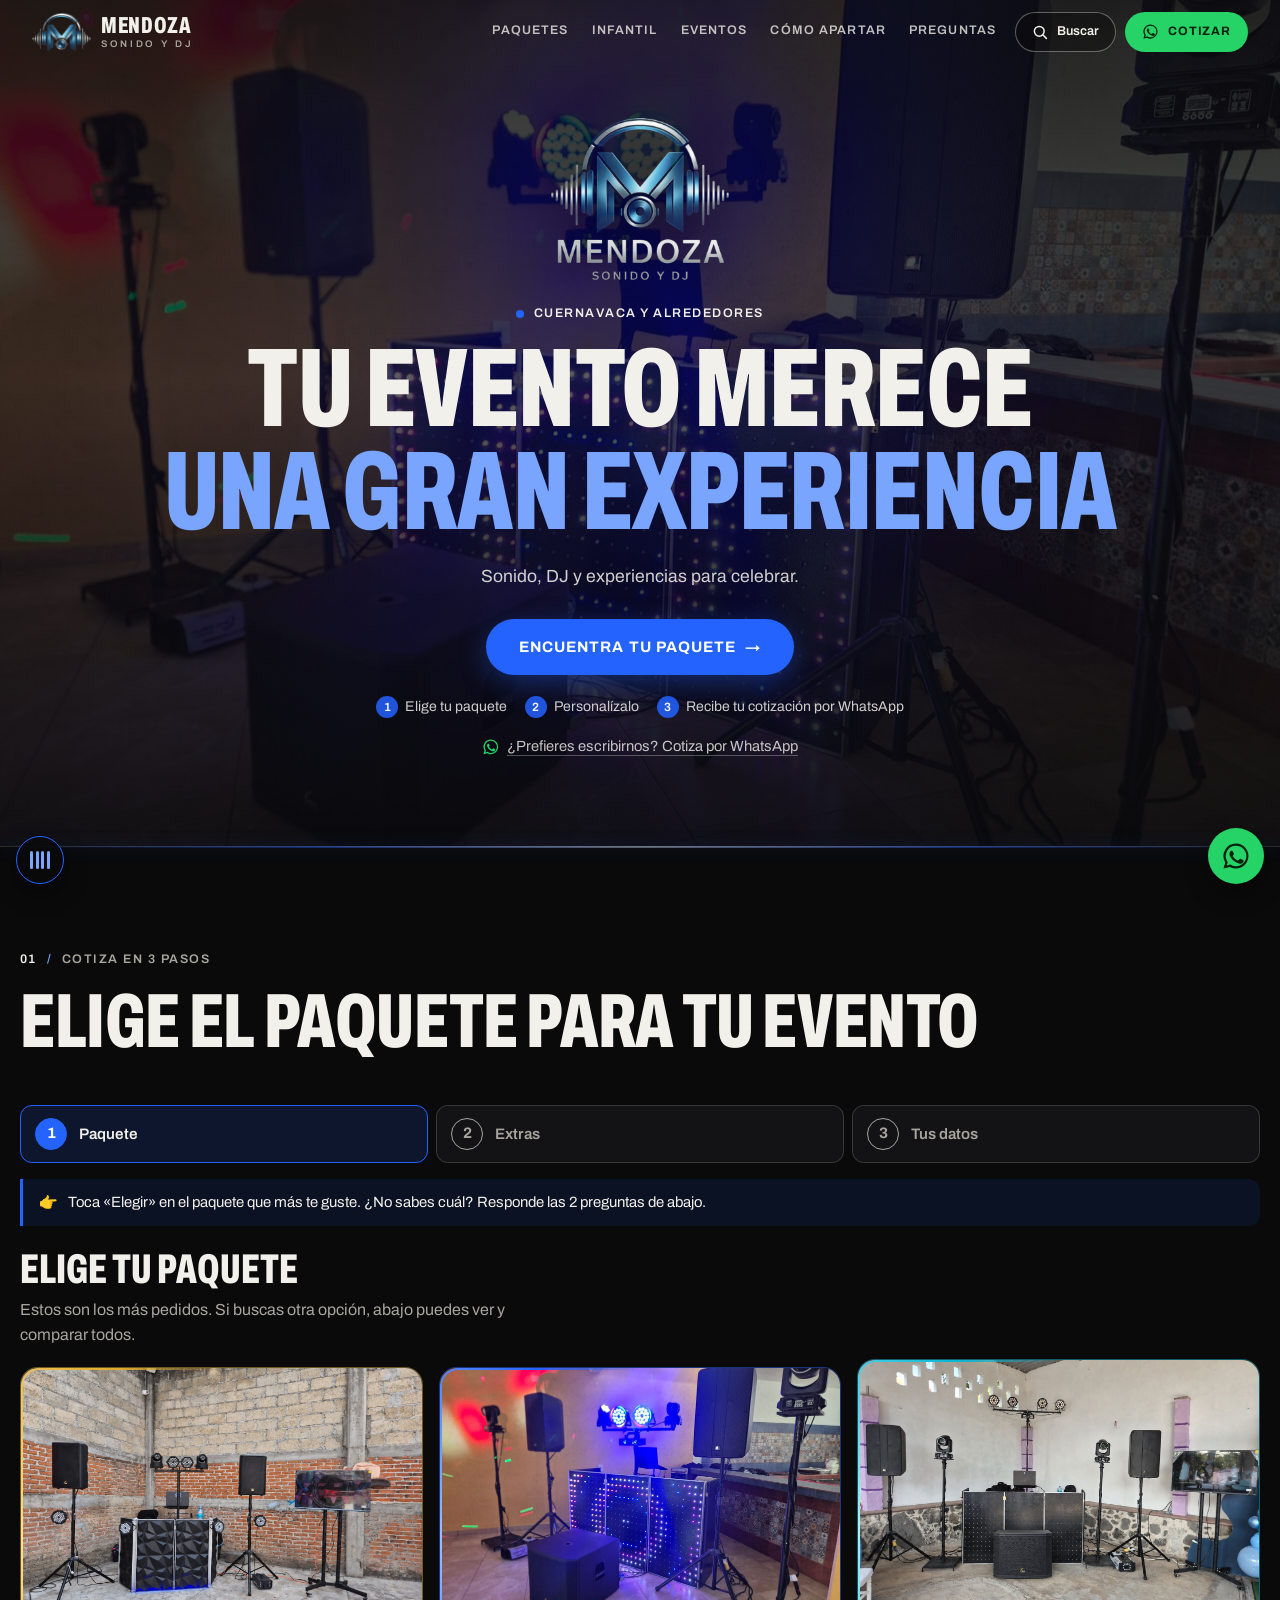
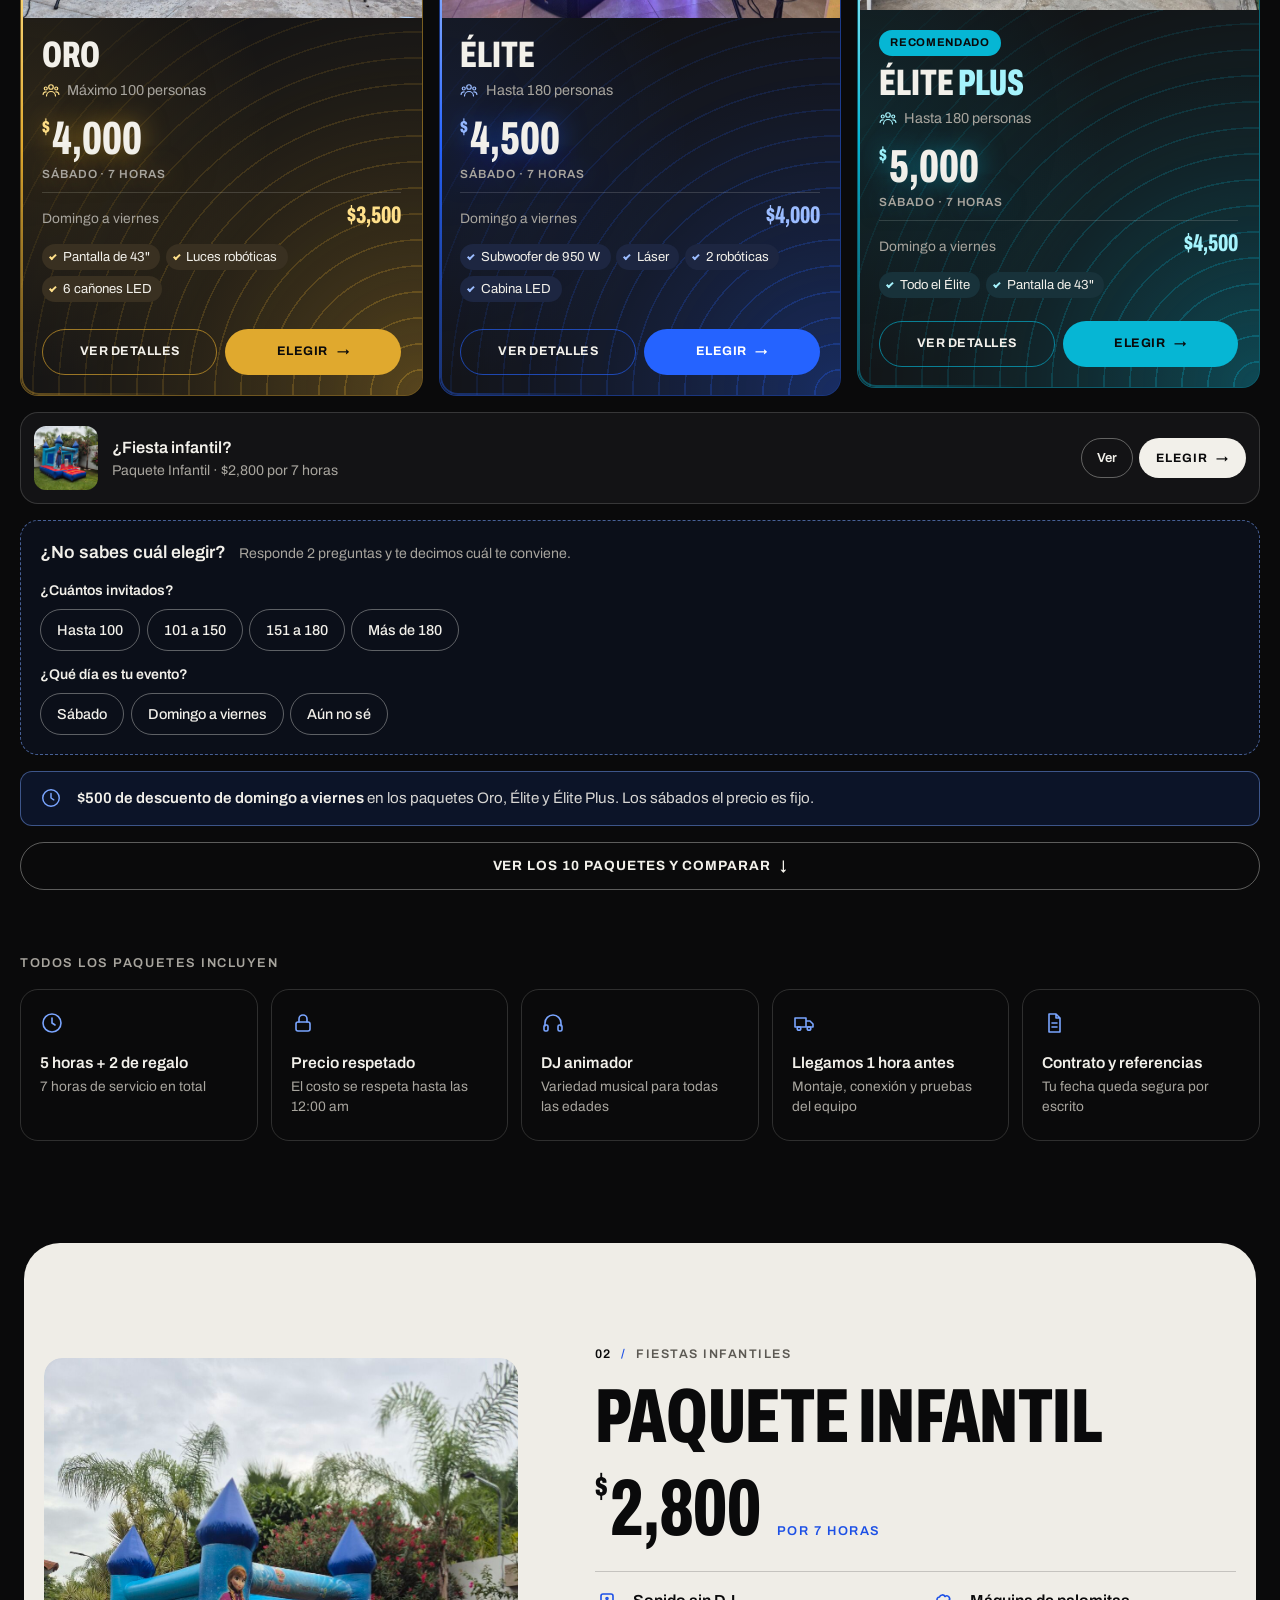
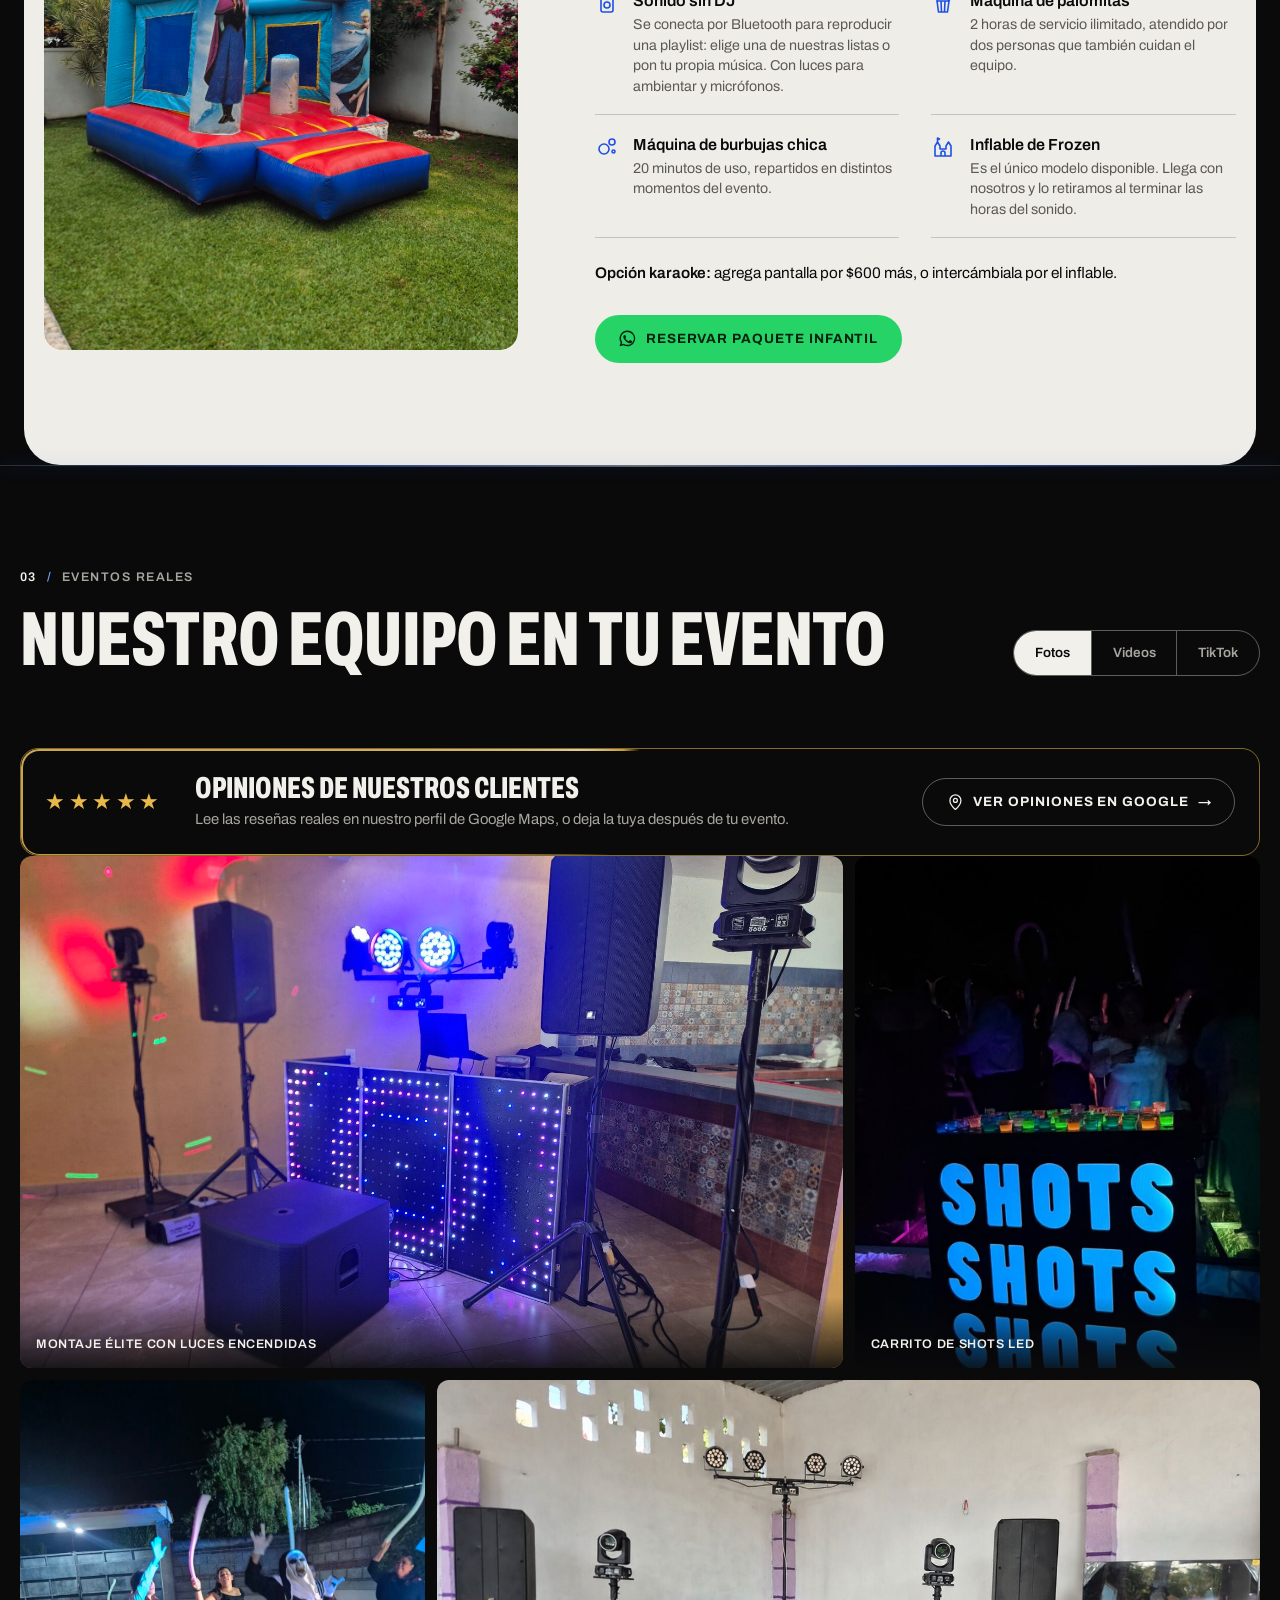
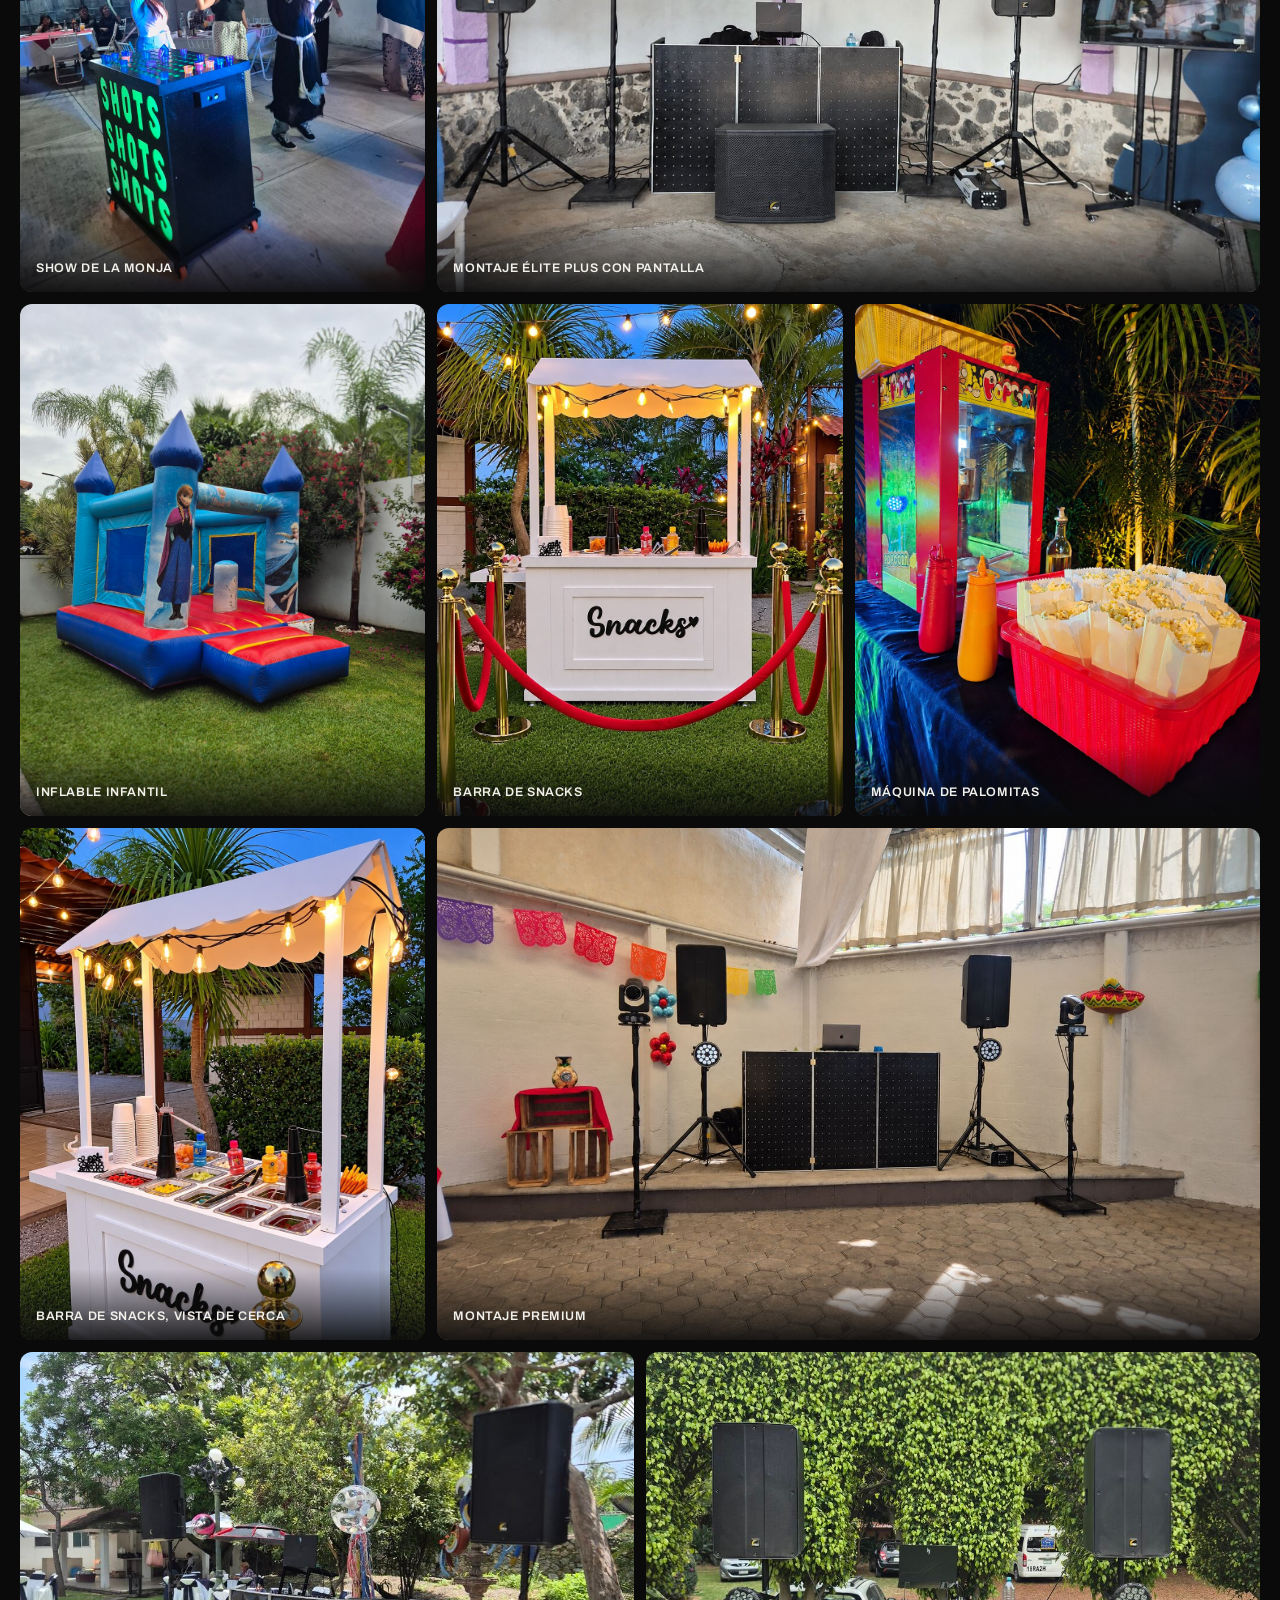
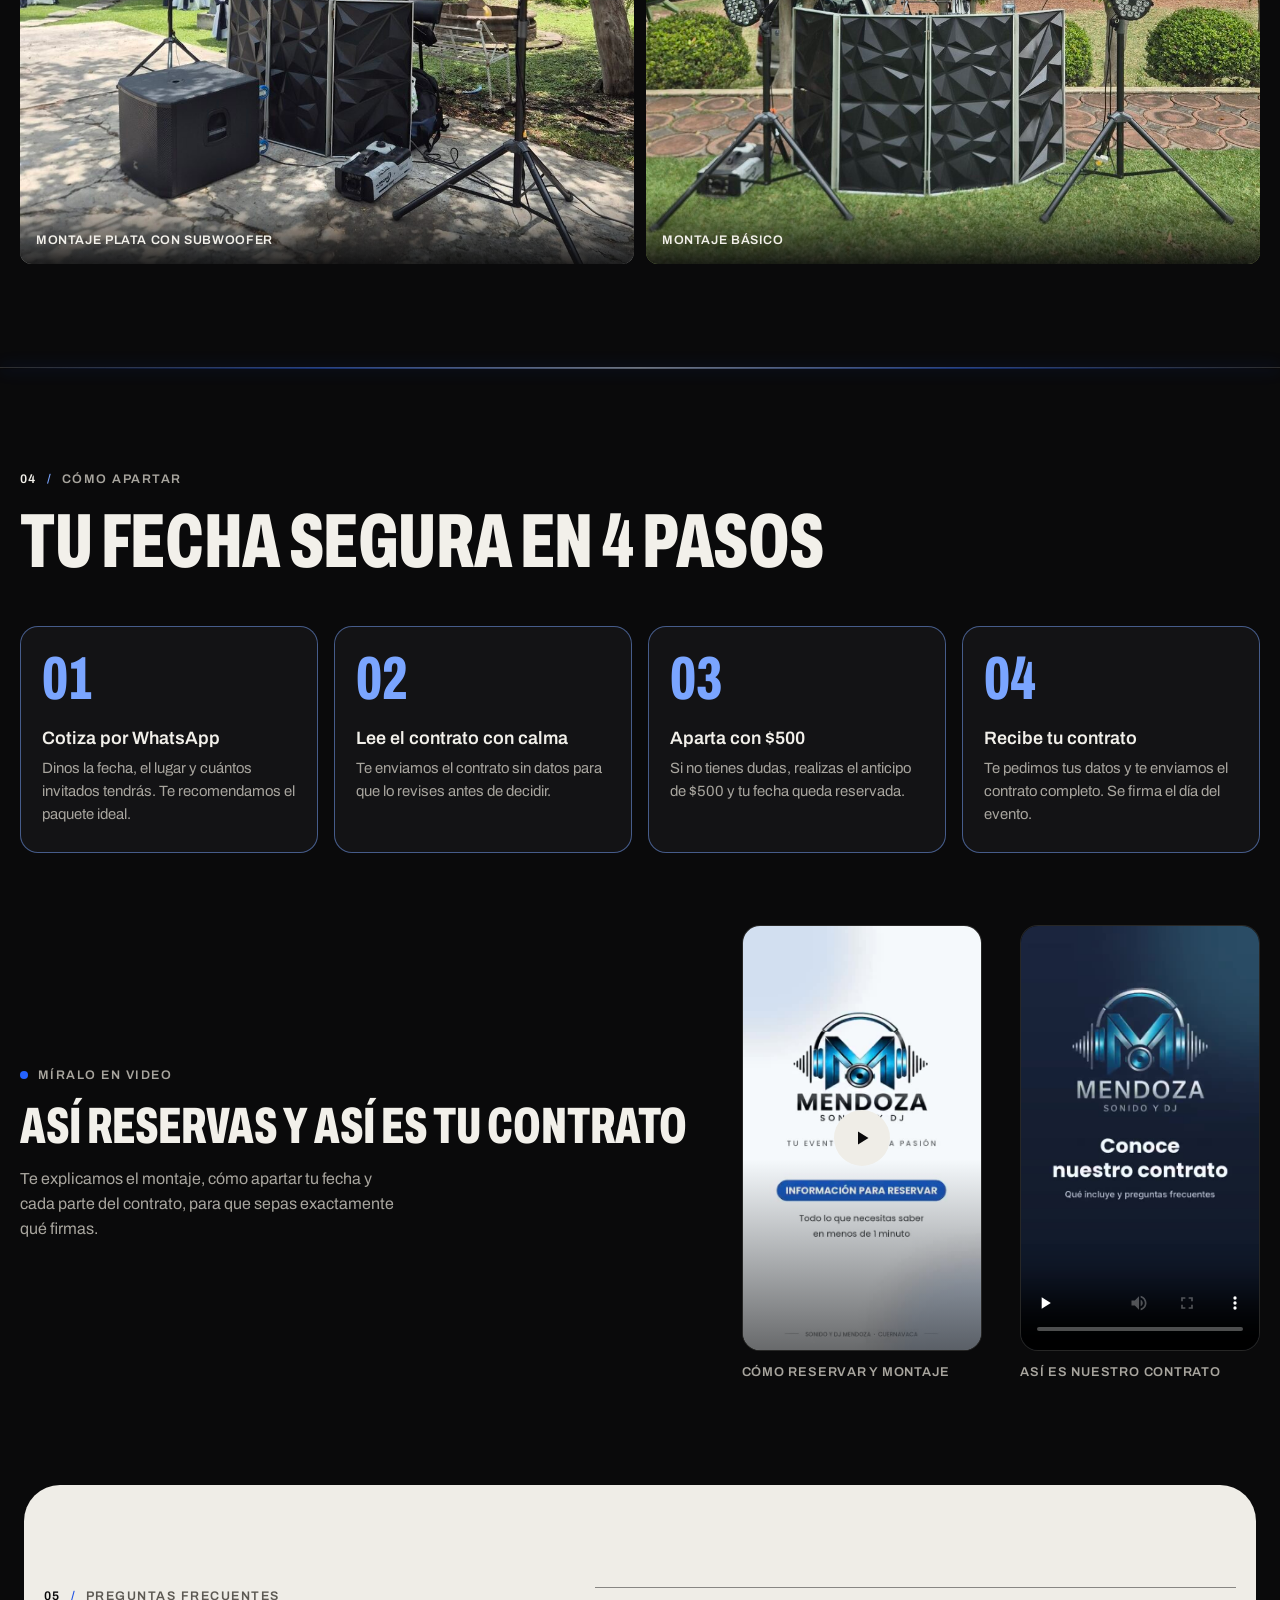
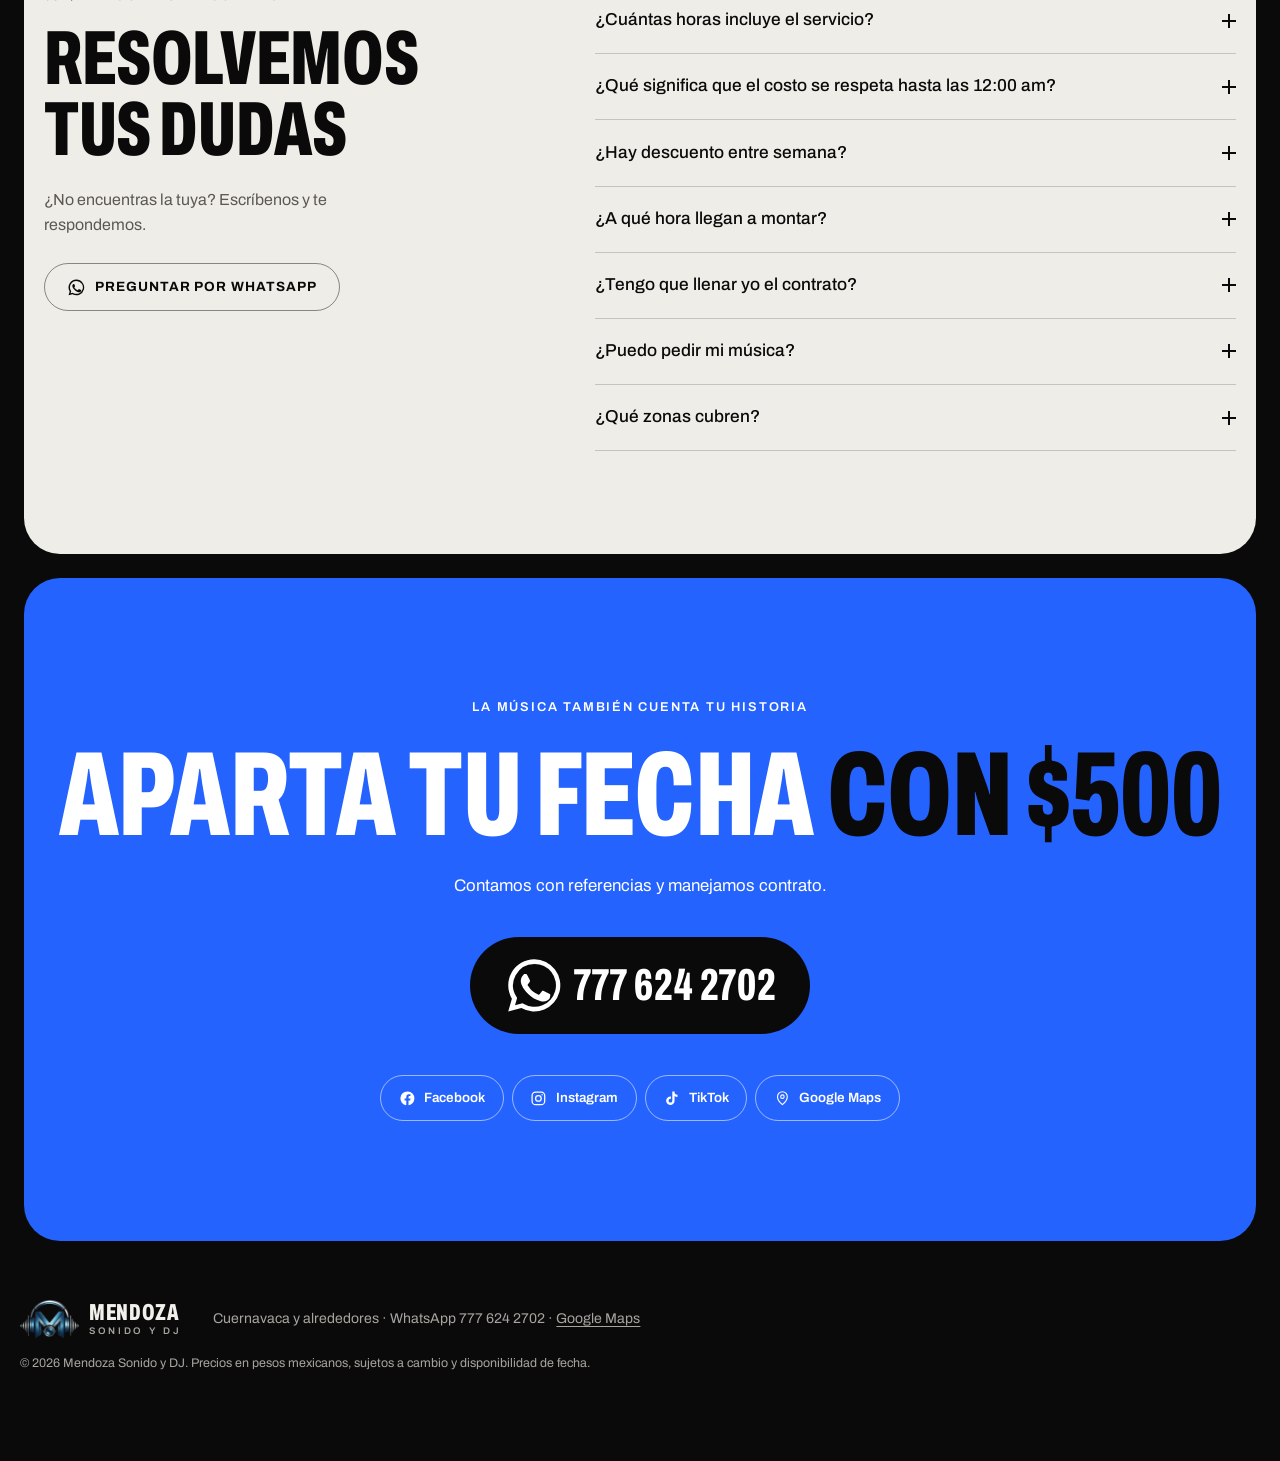
==== commit e77f0055: "Add files via upload" ====
--- a/index.html
+++ b/index.html
@@ -45,9 +45,8 @@
   <nav class="nav__links" id="navLinks" aria-label="Secciones">
     <a href="#paquetes">Paquetes</a>
     <a href="#infantil">Infantil</a>
-    <a href="#adicionales">Adicionales</a>
+    <a href="#galeria">Eventos</a>
     <a href="#proceso">Cómo apartar</a>
-    <a href="#galeria">Galería</a>
     <a href="#preguntas">Preguntas</a>
     <a class="btn btn--wa nav__links-cta" data-wa="Hola, quiero cotizar mi evento con Mendoza Sonido y DJ." href="#"><svg class="ico"><use href="#i-wa"/></svg> Cotizar por WhatsApp</a>
   </nav>
@@ -71,30 +70,67 @@
     <h1 id="heroTitle">Música, ambiente y diversión <em>en tus eventos</em></h1>
     <p class="hero__lead" id="heroLead">Sonido profesional, iluminación y DJ animador. Con contrato, referencias y 7 horas de servicio en todos los paquetes.</p>
 
-    <button type="button" class="hero__search" data-search>
-      <svg class="ico"><use href="#i-search"/></svg>
-      <span>¿Qué buscas? Pantalla, shots, 150 personas…</span>
-    </button>
-
     <div class="hero__cta">
-      <a class="btn btn--wa" data-wa="Hola, quiero cotizar mi evento con Mendoza Sonido y DJ." href="#">
-        <svg class="ico"><use href="#i-wa"/></svg> Cotiza tu evento
-      </a>
-      <a class="btn btn--line" href="#paquetes">Ver paquetes <span class="arrow">→</span></a>
-    </div>
-  </div>
-  <nav class="jump" id="jump" aria-label="Accesos directos"></nav>
-</section>
-
-<!-- ============ PAQUETES ============ -->
+      <a class="btn btn--main btn--lg" id="heroBtn" href="#paquetes">Encuentra tu paquete <span class="arrow">→</span></a>
+    </div>
+    <ol class="hero__how" aria-label="Cómo funciona">
+      <li><b>1</b>Elige tu paquete</li>
+      <li><b>2</b>Personalízalo</li>
+      <li><b>3</b>Recibe tu cotización por WhatsApp</li>
+    </ol>
+    <a class="hero__alt" data-wa="Hola, quiero cotizar mi evento con Mendoza Sonido y DJ." href="#"><svg class="ico"><use href="#i-wa"/></svg> ¿Prefieres escribirnos? Cotiza por WhatsApp</a>
+  </div>
+</section>
+
+<!-- ============ PAQUETES Y COTIZADOR ============
+     Paso 1: elegir paquete. Paso 2: adicionales y pequeños extras. Paso 3: datos y envío por WhatsApp.
+     El contenido lo dibuja render.js y la lógica está en cotizador.js. Todo se edita en el panel. -->
 <section class="section" id="paquetes">
   <div class="wrap">
     <header class="head">
-      <p class="label"><b>01</b><i></i> Paquetes</p>
+      <p class="label"><b>01</b><i></i> Cotiza en 3 pasos</p>
       <h2 id="paqTitle"></h2>
     </header>
 
-    <form class="finder" id="finder" aria-label="Encuentra tu paquete">
+    <div class="wiz" id="wiz">
+      <ol class="wiz__steps" aria-label="Pasos para cotizar">
+        <li><button type="button" data-go="1" aria-current="step"><b>1</b><span>Paquete<small id="wizPackName"></small></span></button></li>
+        <li><button type="button" data-go="2"><b>2</b><span>Extras<small id="wizExtrasN"></small></span></button></li>
+        <li><button type="button" data-go="3"><b>3</b><span>Tus datos</span></button></li>
+      </ol>
+      <p class="wiz__guide" id="wizGuide" aria-live="polite"></p>
+
+      <!-- Paso 1: paquete -->
+      <div class="wiz__panel" data-step="1">
+        <div class="wiz__intro"><h3 id="wiz1T"></h3><p id="wiz1P"></p></div>
+        <div class="packs picks" id="pick"></div>
+        <div class="kidpick" id="kidPick"></div>
+        <!-- Asistente: 2 preguntas y te dice qué paquete te conviene -->
+        <div class="helper" id="helper">
+          <div class="helper__head"><b id="helpT">¿No sabes cuál elegir?</b><span id="helpP"></span></div>
+          <div class="helper__q">
+            <p>¿Cuántos invitados?</p>
+            <div class="helper__opts" data-q="inv">
+              <button type="button" data-v="100" aria-pressed="false">Hasta 100</button>
+              <button type="button" data-v="150" aria-pressed="false">101 a 150</button>
+              <button type="button" data-v="180" aria-pressed="false">151 a 180</button>
+              <button type="button" data-v="999" aria-pressed="false">Más de 180</button>
+            </div>
+          </div>
+          <div class="helper__q">
+            <p>¿Qué día es tu evento?</p>
+            <div class="helper__opts" data-q="dia">
+              <button type="button" data-v="sab" aria-pressed="false">Sábado</button>
+              <button type="button" data-v="sem" aria-pressed="false">Domingo a viernes</button>
+              <button type="button" data-v="nose" aria-pressed="false">Aún no sé</button>
+            </div>
+          </div>
+          <div class="helper__res" id="helpRes" aria-live="polite"></div>
+        </div>
+        <p class="deal" id="deal"><svg class="ico"><use href="#i-clock"/></svg><span id="dealText"></span></p>
+        <button type="button" class="btn btn--line wiz__all" id="verTodos" aria-expanded="false" aria-controls="todos"><span id="verTodosT">Ver todos los paquetes y comparar</span> <span class="arrow">↓</span></button>
+        <div class="todos" id="todos" hidden>
+          <form class="finder" id="finder" aria-label="Encuentra tu paquete">
       <div class="finder__head">
         <p class="finder__title">Encuentra tu paquete</p>
         <p class="finder__hint">Marca lo que necesitas y te mostramos solo los paquetes que te sirven.</p>
@@ -129,16 +165,60 @@
         <button type="button" class="tbtn" id="fReset" hidden>Quitar filtros ×</button>
       </div>
     </form>
-
-    <p class="deal" id="deal"><svg class="ico"><use href="#i-clock"/></svg><span id="dealText"></span></p>
-
-    <div class="finder__empty" id="fEmpty" hidden>
+          <div class="finder__empty" id="fEmpty" hidden>
       <p><b>Ningún paquete tiene todo eso junto.</b> Quita algún filtro o escríbenos y lo armamos a tu medida.</p>
       <a class="btn btn--wa" id="fAsk" data-wa="Hola, quiero cotizar mi evento con Mendoza Sonido y DJ." href="#"><svg class="ico"><use href="#i-wa"/></svg> Armar mi paquete</a>
     </div>
-
-    <!-- Aquí se dibujan los grupos de paquetes y la tabla para comparar -->
-    <div id="grupos"></div>
+          <!-- Aquí se dibujan los grupos de paquetes y la tabla para comparar -->
+          <div id="grupos"></div>
+        </div>
+      </div>
+
+      <!-- Paso 2: complementa tu evento -->
+      <div class="wiz__panel" data-step="2" hidden>
+        <div class="wiz__intro"><h3 id="wiz2T"></h3><p id="wiz2P"></p></div>
+        <p class="wiz__hint" id="wizNoPack" hidden>Primero elige tu paquete: así te mostramos solo lo que combina con él. <button type="button" class="tbtn" data-go="1">Elegir paquete</button></p>
+        <div class="qopts" id="qopts"></div>
+        <div class="qsmall" id="qsmall">
+          <h4 id="wizSmallT"></h4>
+          <p id="wizSmallP"></p>
+          <div class="qchips" id="qchips"></div>
+        </div>
+        <div class="wiz__nav">
+          <button type="button" class="btn btn--ghost" data-go="1">← Paquete</button>
+          <button type="button" class="btn btn--main" data-go="3">Continuar <span class="arrow">→</span></button>
+        </div>
+      </div>
+
+      <!-- Paso 3: datos del evento -->
+      <div class="wiz__panel" data-step="3" hidden>
+        <div class="wiz__intro"><h3 id="wiz3T"></h3><p id="wiz3P"></p></div>
+        <form class="wform" id="wizForm" novalidate>
+          <label>Fecha del evento <em>*</em><input type="date" name="fecha" required></label>
+          <label>Invitados aproximados <em>*</em><input type="number" name="invitados" min="1" max="3000" inputmode="numeric" placeholder="Ej. 120" required></label>
+          <label>Tipo de evento<select name="tipo" id="wizTipo"><option value="">Elige una opción</option></select></label>
+          <label>Lugar o colonia<input type="text" name="lugar" placeholder="Ej. Jardín en Cuernavaca" autocomplete="off"></label>
+          <label>Tu nombre <em>*</em><input type="text" name="nombre" autocomplete="name" required></label>
+          <label>Teléfono<input type="tel" name="telefono" autocomplete="tel" inputmode="tel" placeholder="10 dígitos (opcional)"></label>
+        </form>
+        <p class="wiz__warn" id="wizWarn" aria-live="polite" hidden></p>
+        <div class="wsum" id="wizSum"></div>
+        <p class="wiz__note" id="wizNote"></p>
+        <div class="wiz__nav">
+          <button type="button" class="btn btn--ghost" data-go="2">← Extras</button>
+          <a class="btn btn--wa" id="wizSend" href="#" target="_blank" rel="noopener"><svg class="ico"><use href="#i-wa"/></svg> <span id="wizSendT">Solicitar mi cotización</span></a>
+        </div>
+        <p class="wiz__err" id="wizErr" aria-live="assertive"></p>
+        <div class="wiz__done" id="wizDone" role="status" hidden></div>
+        <div class="next" id="wizNext"></div>
+      </div>
+
+      <!-- Resumen fijo con el total -->
+      <div class="wiz__bar" id="wizBar" hidden>
+        <p><span id="wizBarItems"></span><b id="wizBarTotal"></b></p>
+        <button type="button" class="btn btn--main btn--sm" id="wizBarGo">Continuar <span class="arrow">→</span></button>
+      </div>
+    </div>
 
     <div class="incl">
       <h3>Todos los paquetes incluyen</h3>
@@ -152,18 +232,42 @@
   <div class="wrap kids__grid" id="kids"></div>
 </section>
 
-<!-- ============ ADICIONALES ============ -->
-<section class="section" id="adicionales">
+<!-- ============ GALERÍA ============ -->
+<section class="section" id="galeria">
   <div class="wrap">
     <header class="head head--split">
       <div>
-        <p class="label"><b>03</b><i></i> Servicios adicionales</p>
-        <h2 id="adiTitle"></h2>
-      </div>
-      <p class="head__note" id="adiNote"></p>
+        <p class="label"><b>03</b><i></i> Eventos reales</p>
+        <h2 id="galTitle"></h2>
+      </div>
+      <div class="gtabs" role="tablist" aria-label="Galería">
+        <button role="tab" aria-selected="true" class="is-on" data-gtab="g-fotos">Fotos</button>
+        <button role="tab" aria-selected="false" data-gtab="g-videos">Videos</button>
+        <button role="tab" aria-selected="false" data-gtab="g-tiktok">TikTok</button>
+      </div>
     </header>
-    <div class="extras" id="extras"></div>
-    <p class="after"><a class="btn btn--line" data-wa="Hola, quiero información y precios de los servicios adicionales." href="#">Preguntar por los adicionales <span class="arrow">→</span></a></p>
+
+    <!-- Reseñas de clientes -->
+    <aside class="reviews" id="resenas"></aside>
+
+    <div class="gpanel" id="g-fotos" role="tabpanel">
+      <div class="gallery" id="gallery"></div>
+      <p class="gmore"><button type="button" class="btn btn--line" id="gMore">Ver todas las fotos <span class="arrow">↓</span></button></p>
+    </div>
+
+    <div class="gpanel" id="g-videos" role="tabpanel" hidden>
+      <div class="vnav">
+        <button id="vPrev" aria-label="Videos anteriores">←</button>
+        <button id="vNext" aria-label="Más videos">→</button>
+      </div>
+      <div class="videos" id="videos"></div>
+    </div>
+
+    <div class="gpanel" id="g-tiktok" role="tabpanel" hidden>
+      <div class="videos" id="tiktoks"></div>
+      <p class="after"><a class="btn btn--line" id="tkMore" href="#" target="_blank" rel="noopener"><svg class="ico"><use href="#i-tt"/></svg> Ver más en <span id="tkUser"></span> <span class="arrow">→</span></a></p>
+    </div>
+
   </div>
 </section>
 
@@ -179,49 +283,11 @@
   </div>
 </section>
 
-<!-- ============ GALERÍA ============ -->
-<section class="section" id="galeria">
-  <div class="wrap">
-    <header class="head head--split">
-      <div>
-        <p class="label"><b>05</b><i></i> Galería</p>
-        <h2 id="galTitle"></h2>
-      </div>
-      <div class="gtabs" role="tablist" aria-label="Galería">
-        <button role="tab" aria-selected="true" class="is-on" data-gtab="g-fotos">Fotos</button>
-        <button role="tab" aria-selected="false" data-gtab="g-videos">Videos</button>
-        <button role="tab" aria-selected="false" data-gtab="g-tiktok">TikTok</button>
-      </div>
-    </header>
-
-    <div class="gpanel" id="g-fotos" role="tabpanel">
-      <div class="gallery" id="gallery"></div>
-      <p class="gmore"><button type="button" class="btn btn--line" id="gMore">Ver todas las fotos <span class="arrow">↓</span></button></p>
-    </div>
-
-    <div class="gpanel" id="g-videos" role="tabpanel" hidden>
-      <div class="vnav">
-        <button id="vPrev" aria-label="Videos anteriores">←</button>
-        <button id="vNext" aria-label="Más videos">→</button>
-      </div>
-      <div class="videos" id="videos"></div>
-    </div>
-
-    <div class="gpanel" id="g-tiktok" role="tabpanel" hidden>
-      <div class="videos" id="tiktoks"></div>
-      <p class="after"><a class="btn btn--line" id="tkMore" href="#" target="_blank" rel="noopener"><svg class="ico"><use href="#i-tt"/></svg> Ver más en <span id="tkUser"></span> <span class="arrow">→</span></a></p>
-    </div>
-
-    <!-- Reseñas de clientes -->
-    <aside class="reviews" id="resenas"></aside>
-  </div>
-</section>
-
 <!-- ============ PREGUNTAS ============ -->
 <section class="section section--paper" id="preguntas">
   <div class="wrap qa">
     <header class="head">
-      <p class="label"><b>06</b><i></i> Preguntas frecuentes</p>
+      <p class="label"><b>05</b><i></i> Preguntas frecuentes</p>
       <h2 id="faqTitle"></h2>
       <p class="head__sub">¿No encuentras la tuya? Escríbenos y te respondemos.</p>
       <a class="btn btn--line" data-wa="Hola, tengo una duda sobre sus paquetes." href="#"><svg class="ico"><use href="#i-wa"/></svg> Preguntar por WhatsApp</a>
@@ -256,7 +322,7 @@
 <!-- Barra inferior (celular) -->
 <nav class="dock" id="dock" aria-label="Accesos rápidos">
   <a href="#paquetes"><svg class="ico"><use href="#i-speaker"/></svg><span>Paquetes</span></a>
-  <a href="#adicionales"><svg class="ico"><use href="#i-star"/></svg><span>Adicionales</span></a>
+  <a href="#paquetes" id="dockQuote"><svg class="ico"><use href="#i-cart"/></svg><span>Cotización</span><b class="dock__n" id="dockN" hidden></b></a>
   <button type="button" data-search><svg class="ico"><use href="#i-search"/></svg><span>Buscar</span></button>
   <a class="dock__wa" data-wa="Hola, quiero cotizar mi evento con Mendoza Sonido y DJ." href="#"><svg class="ico"><use href="#i-wa"/></svg><span>Cotizar</span></a>
 </nav>
@@ -318,32 +384,6 @@
       <button type="button" class="btn btn--wa" id="pvWant"><svg class="ico"><use href="#i-wa"/></svg> Quiero este paquete</button>
     </div>
   </div>
-</dialog>
-
-<!-- Cotizador: paquete + adicionales -->
-<dialog class="quote" id="quote" aria-labelledby="qTitle">
-  <button class="lightbox__close" id="qClose" aria-label="Cerrar">×</button>
-  <form id="qForm">
-    <p class="label"><i></i> Tu cotización</p>
-    <h3 id="qTitle">Paquete <em id="qPack"></em> <span id="qPrice"></span></h3>
-
-    <div class="quote__fields">
-      <label for="qDate">Fecha del evento<input type="date" id="qDate"></label>
-      <label for="qGuests">Invitados<input type="number" id="qGuests" min="1" max="500" inputmode="numeric" placeholder="Ej. 120"></label>
-      <label for="qPlace" class="wide">Lugar o colonia<input type="text" id="qPlace" placeholder="Ej. Jardín en Cuernavaca" autocomplete="off"></label>
-    </div>
-    <p class="quote__day" id="qDay" aria-live="polite"></p>
-
-    <fieldset class="quote__extras">
-      <legend>¿Quieres agregar algo más? <small>Opcional</small></legend>
-      <div class="quote__grid" id="qGrid"></div>
-    </fieldset>
-
-    <div class="quote__send">
-      <p class="quote__sum" id="qSum">Solo el paquete, sin adicionales.</p>
-      <a class="btn btn--wa" id="qSend" href="#" target="_blank" rel="noopener"><svg class="ico"><use href="#i-wa"/></svg> Enviar por WhatsApp</a>
-    </div>
-  </form>
 </dialog>
 
 <!-- Visor de fotos y videos -->
@@ -390,5 +430,6 @@
 <script src="contenido.js"></script>
 <script src="firebase-config.js"></script>
 <script src="cargar.js"></script>
+<!-- cargar.js carga después render.js, script.js, cotizador.js y efectos.js -->
 </body>
 </html>
--- a/styles.css
+++ b/styles.css
@@ -768,3 +768,194 @@
 .fx .tbtn--wa::after { content: ""; position: absolute; inset: 0; background: linear-gradient(105deg, transparent 36%, rgba(127, 240, 171, 0.45) 50%, transparent 64%); translate: -130% 0; pointer-events: none; animation: fx-btn-shine 4.6s ease-in-out calc(var(--fx-i, 0) * 0.4s) infinite; }
 /* Barra inferior: el botón Cotizar late */
 .fx .dock__wa .ico { animation: fx-beat 1.96s ease-in-out infinite; }
+
+/* =====================================================================
+   COTIZADOR EN 3 PASOS Y PORTADA
+   ===================================================================== */
+/* ---------- Botones nuevos ---------- */
+.btn--main { background: var(--blue); color: #fff; box-shadow: 0 8px 28px rgba(37, 99, 255, 0.35); }
+.btn--main:hover { background: #fff; color: var(--ink); }
+.btn--lg { min-height: 56px; padding: 1rem 2rem; font-size: 0.95rem; }
+
+/* ---------- Portada: un solo botón principal ---------- */
+.hero__cta { margin-top: 1.8rem; }
+.hero__alt { display: inline-flex; align-items: center; gap: 0.45rem; margin-top: 1.1rem; font-size: 0.92rem; color: rgba(242, 240, 234, 0.8); text-decoration: underline; text-decoration-color: rgba(242, 240, 234, 0.3); text-underline-offset: 4px; }
+.hero__alt .ico { color: var(--wa); width: 1.2em; height: 1.2em; }
+.hero__alt:hover { color: #fff; text-decoration-color: currentColor; }
+.hero__copy { padding-bottom: clamp(3rem, 8vw, 5.5rem); }
+
+/* ---------- Pasos ---------- */
+.wiz { position: relative; }
+.wiz__steps { display: grid; grid-template-columns: repeat(3, 1fr); gap: 0.5rem; margin-bottom: 1.6rem; counter-reset: none; }
+.wiz__steps button { display: flex; align-items: center; gap: 0.7rem; width: 100%; min-height: 58px; padding: 0.55rem 0.9rem; border: 1px solid var(--line); border-radius: var(--r-sm); background: var(--surface); text-align: left; color: var(--muted); transition: border-color 0.2s, color 0.2s, background 0.2s; }
+.wiz__steps b { display: grid; place-items: center; flex: none; width: 32px; height: 32px; border-radius: 50%; border: 1.5px solid currentColor; font-size: 0.95rem; font-weight: 700; }
+.wiz__steps span { display: flex; flex-direction: column; min-width: 0; font-size: 0.95rem; font-weight: 600; line-height: 1.2; }
+.wiz__steps small { font-size: 0.76rem; font-weight: 500; color: var(--blue-ink); overflow: hidden; text-overflow: ellipsis; white-space: nowrap; }
+.wiz__steps small:empty { display: none; }
+.wiz__steps button:hover { border-color: var(--line-2); color: var(--text); }
+.wiz__steps button[aria-current] { border-color: var(--blue); background: rgba(37, 99, 255, 0.14); color: var(--text); }
+.wiz__steps button[aria-current] b { background: var(--blue); border-color: var(--blue); color: #fff; }
+@media (max-width: 560px) {
+  .wiz__steps { gap: 0.35rem; }
+  .wiz__steps button { flex-direction: column; justify-content: center; gap: 0.3rem; min-height: 64px; padding: 0.45rem 0.3rem; text-align: center; }
+  .wiz__steps span { align-items: center; font-size: 0.82rem; }
+  .wiz__steps small { max-width: 100%; font-size: 0.7rem; }
+  .wiz__steps b { width: 26px; height: 26px; font-size: 0.82rem; }
+}
+.wiz__panel { animation: open 0.4s var(--ease); }
+.wiz__intro { margin-bottom: 1.2rem; }
+.wiz__intro h3 { font-stretch: 62%; font-weight: 800; font-size: clamp(1.8rem, 4.5vw, 2.6rem); line-height: 1; text-transform: uppercase; text-wrap: balance; }
+.wiz__intro p { margin-top: 0.5rem; color: var(--muted); max-width: 60ch; }
+.wiz__hint { display: flex; flex-wrap: wrap; align-items: center; gap: 0.6rem 1rem; margin-bottom: 1rem; padding: 0.9rem 1.1rem; border: 1px dashed var(--line-2); border-radius: var(--r-sm); color: var(--muted); }
+.wiz__nav { display: flex; flex-wrap: wrap; justify-content: space-between; gap: 0.6rem; margin-top: 1.6rem; }
+@media (max-width: 520px) { .wiz__nav .btn { flex: 1 1 auto; } }
+
+/* ---------- Paso 1: paquetes ---------- */
+.picks { margin-bottom: 1rem; }
+.pack--pick { cursor: default; }
+.pack.is-sel { box-shadow: 0 0 0 2px var(--blue), 0 0 40px rgba(37, 99, 255, 0.35); }
+.pack[data-tema].is-sel { box-shadow: 0 0 0 2px var(--pc), 0 0 40px color-mix(in srgb, var(--pc) 45%, transparent); }
+.pack--rec .pack__badge { background: var(--blue); color: #fff; }
+@media (min-width: 921px) { .picks .pack--rec { transform: translateY(-8px); } }
+.kidpick { display: grid; grid-template-columns: 64px minmax(0, 1fr) auto; align-items: center; gap: 0.9rem; margin-bottom: 1rem; padding: 0.8rem; border: 1px solid var(--line); border-radius: var(--r); background: var(--surface); }
+.kidpick img { width: 64px; height: 64px; border-radius: var(--r-sm); object-fit: cover; }
+.kidpick__t { display: flex; flex-direction: column; min-width: 0; }
+.kidpick__t b { font-size: 1.02rem; }
+.kidpick__t span { font-size: 0.88rem; color: var(--muted); }
+.kidpick__a { display: flex; gap: 0.4rem; }
+.kidpick.is-sel { border-color: var(--blue); box-shadow: 0 0 0 1px var(--blue); }
+@media (max-width: 520px) { .kidpick { grid-template-columns: 56px minmax(0, 1fr); } .kidpick img { width: 56px; height: 56px; } .kidpick__a { grid-column: 1 / -1; } .kidpick__a .btn { flex: 1; } }
+.picks + .kidpick + .deal, .kidpick + .deal { margin-top: 0; }
+.wiz__all { width: 100%; margin-top: 1rem; }
+.todos { margin-top: 1.4rem; padding-top: 1.4rem; border-top: 1px solid var(--line); animation: open 0.4s var(--ease); }
+
+/* ---------- Paso 2: adicionales ---------- */
+.qopts { display: grid; grid-template-columns: repeat(auto-fill, minmax(280px, 1fr)); gap: 0.8rem; }
+.qopt { position: relative; display: grid; grid-template-rows: auto 1fr auto; border: 1px solid var(--line); border-radius: var(--r); background: var(--surface); overflow: hidden; transition: border-color 0.2s, box-shadow 0.3s; }
+.qopt > * { position: relative; z-index: 1; }
+.qopt__img { width: 100%; aspect-ratio: 16/9; object-fit: cover; }
+.qopt__ico { display: grid; place-items: center; height: 72px; background: rgba(37, 99, 255, 0.1); color: var(--blue-ink); }
+.qopt__ico .ico { width: 30px; height: 30px; }
+.qopt__body { padding: 0.9rem 1rem 0.4rem; }
+.qopt h4 { font-size: 1.08rem; font-weight: 700; line-height: 1.25; }
+.qopt__txt { margin-top: 0.3rem; font-size: 0.88rem; line-height: 1.45; color: var(--muted); display: -webkit-box; -webkit-line-clamp: 2; -webkit-box-orient: vertical; overflow: hidden; }
+.qopt__price { display: flex; flex-wrap: wrap; align-items: baseline; gap: 0.15rem 0.45rem; margin-top: 0.6rem; font-size: 0.86rem; color: var(--muted); }
+.qopt__price b { font-stretch: 62%; font-weight: 800; font-size: 1.7rem; line-height: 1; color: var(--text); font-variant-numeric: tabular-nums; }
+.qopt__price small { flex-basis: 100%; font-size: 0.8rem; }
+.qopt__price.is-tbd { display: inline-flex; padding: 0.3rem 0.7rem; border: 1px dashed var(--line-2); border-radius: 999px; color: var(--text); }
+.qopt__promo { margin-top: 0.35rem; font-size: 0.8rem; color: var(--blue-ink); }
+.qopt__calc { margin-top: 0.4rem; font-size: 0.86rem; font-weight: 600; color: var(--text); }
+.qopt__calc:empty { display: none; }
+.qopt__act { display: flex; align-items: center; justify-content: space-between; gap: 0.5rem; padding: 0.7rem 1rem 1rem; }
+.qadd { margin-left: auto; min-height: 44px; padding: 0.5rem 1.2rem; border-radius: 999px; background: var(--text); color: var(--ink); font-size: 0.9rem; font-weight: 700; transition: background 0.2s, color 0.2s; }
+.qadd:hover { background: var(--blue); color: #fff; }
+.qadd__on { display: none; }
+.qopt.is-on { border-color: var(--wa); box-shadow: 0 0 0 1px var(--wa); }
+.qopt.is-on .qadd { background: var(--wa); color: #05220e; }
+.qopt.is-on .qadd__on { display: inline; }
+.qopt.is-on .qadd__off { display: none; }
+@media (max-width: 640px) {
+  .qopts { grid-template-columns: 1fr; gap: 0.6rem; }
+  .qopt { grid-template-columns: 92px minmax(0, 1fr); grid-template-rows: auto auto; }
+  .qopt__img, .qopt__ico { grid-row: 1; width: 92px; height: 100%; min-height: 92px; aspect-ratio: auto; }
+  .qopt__body { padding: 0.8rem 0.9rem 0.3rem; }
+  .qopt__act { grid-column: 1 / -1; padding: 0.4rem 0.8rem 0.8rem; border-top: 1px solid var(--line); padding-top: 0.6rem; }
+}
+
+/* ---------- Pequeños extras: compactos ---------- */
+.qsmall { margin-top: 1.6rem; padding: 1.1rem 1.2rem 1.2rem; border: 1px solid var(--line); border-radius: var(--r); background: rgba(255, 255, 255, 0.02); }
+.qsmall h4 { font-size: 1.05rem; font-weight: 700; }
+.qsmall > p { margin: 0.25rem 0 0.8rem; font-size: 0.86rem; color: var(--muted); }
+.qchips { display: flex; flex-wrap: wrap; gap: 0.45rem; }
+.qchip { display: inline-flex; flex-direction: column; align-items: flex-start; gap: 0.05rem; min-height: 48px; padding: 0.45rem 0.95rem; border: 1px solid var(--line-2); border-radius: 14px; text-align: left; transition: border-color 0.15s, background 0.15s; }
+.qchip__n { font-size: 0.92rem; font-weight: 600; }
+.qchip small { font-size: 0.76rem; color: var(--muted); }
+.qchip:hover { border-color: var(--text); }
+.qchip.is-on { border-color: var(--wa); background: rgba(37, 211, 102, 0.12); }
+.qchip.is-on .qchip__n::before { content: "✓ "; color: var(--wa); }
+
+/* ---------- Paso 3: datos y resumen ---------- */
+.wform { display: grid; grid-template-columns: repeat(2, minmax(0, 1fr)); gap: 0.9rem; }
+.wform label { display: flex; flex-direction: column; gap: 0.4rem; font-size: 0.9rem; font-weight: 600; }
+.wform em { font-style: normal; color: var(--blue-ink); }
+.wform input, .wform select { font: inherit; font-size: 1rem; font-weight: 400; min-height: 50px; padding: 0.7rem 0.9rem; border: 1px solid var(--line-2); border-radius: var(--r-sm); background: var(--ink); color: var(--text); color-scheme: dark; width: 100%; }
+.wform input:focus, .wform select:focus { outline: none; border-color: var(--blue-ink); box-shadow: 0 0 0 3px rgba(37, 99, 255, 0.25); }
+@media (max-width: 560px) { .wform { grid-template-columns: 1fr; } }
+.wiz__warn { margin-top: 1rem; padding: 0.8rem 1rem; border: 1px solid rgba(255, 177, 74, 0.5); border-radius: var(--r-sm); background: rgba(255, 177, 74, 0.08); color: var(--warn); font-size: 0.92rem; }
+.wsum { margin-top: 1.3rem; padding: 1.1rem 1.2rem; border: 1px solid var(--line-2); border-radius: var(--r); background: var(--surface); }
+.wsum h4 { font-size: 0.8rem; font-weight: 700; letter-spacing: 0.1em; text-transform: uppercase; color: var(--muted); margin-bottom: 0.6rem; }
+.wsum ul { display: grid; gap: 0.5rem; }
+.wsum li { display: flex; justify-content: space-between; gap: 1rem; font-size: 0.95rem; }
+.wsum li span { min-width: 0; }
+.wsum li b { flex: none; font-variant-numeric: tabular-nums; }
+.wsum__total { display: flex; justify-content: space-between; align-items: baseline; gap: 1rem; margin-top: 0.9rem; padding-top: 0.9rem; border-top: 1px solid var(--line); }
+.wsum__total span { font-weight: 600; }
+.wsum__total b { font-stretch: 62%; font-weight: 800; font-size: 2.2rem; line-height: 1; color: var(--text); font-variant-numeric: tabular-nums; }
+.wsum__tbd, .wsum__empty { margin-top: 0.6rem; font-size: 0.85rem; color: var(--muted); }
+.wsum__empty { display: flex; flex-wrap: wrap; align-items: center; gap: 0.6rem; margin: 0; }
+.wiz__note { margin-top: 0.8rem; font-size: 0.86rem; color: var(--muted); }
+.wiz__err { margin-top: 0.6rem; font-size: 0.92rem; font-weight: 600; color: var(--warn); }
+.wiz__err:empty { display: none; }
+
+/* ---------- Total siempre a la vista ---------- */
+.wiz__bar { position: sticky; bottom: calc(var(--dock-h) + 10px); z-index: 30; display: flex; align-items: center; justify-content: space-between; gap: 0.7rem; margin-top: 1.4rem; padding: 0.55rem 0.55rem 0.55rem 1rem; border: 1px solid var(--line-2); border-radius: 18px; background: rgba(19, 19, 21, 0.96); backdrop-filter: blur(10px); box-shadow: 0 12px 34px rgba(0, 0, 0, 0.55); }
+.wiz__bar p { display: flex; flex-direction: column; min-width: 0; }
+.wiz__bar span { font-size: 0.82rem; color: var(--muted); overflow: hidden; text-overflow: ellipsis; white-space: nowrap; }
+.wiz__bar b { font-stretch: 62%; font-weight: 800; font-size: 1.6rem; line-height: 1.05; white-space: nowrap; font-variant-numeric: tabular-nums; }
+.wiz__bar span { font-size: 0.78rem; }
+.wiz__bar .btn { flex: none; }
+
+/* Número en la barra inferior del celular */
+.dock a { position: relative; }
+.dock__n { position: absolute; top: 6px; left: calc(50% + 6px); min-width: 18px; height: 18px; padding: 0 5px; border-radius: 999px; background: var(--blue); color: #fff; font-size: 0.7rem; font-weight: 700; line-height: 18px; text-align: center; }
+
+/* En computadora la barra va centrada para no chocar con los botones flotantes */
+@media (min-width: 761px) { .wiz__bar { max-width: 620px; margin-left: auto; margin-right: auto; } }
+/* El botón de música no tapa la barra del total */
+@media (max-width: 760px) { .wiz__bar { margin-left: 52px; } }
+
+/* =====================================================================
+   GUÍA PARA EL CLIENTE
+   ===================================================================== */
+/* Portada: cómo funciona en 3 pasos */
+.hero__how { display: flex; flex-wrap: wrap; justify-content: center; gap: 0.4rem 1.1rem; margin-top: 1.3rem; font-size: 0.88rem; color: rgba(242, 240, 234, 0.85); }
+.hero__how li { display: inline-flex; align-items: center; gap: 0.45rem; }
+.hero__how b { display: grid; place-items: center; width: 22px; height: 22px; border-radius: 50%; background: rgba(37, 99, 255, 0.85); color: #fff; font-size: 0.75rem; }
+@media (max-width: 520px) { .hero__how { flex-direction: column; align-items: flex-start; margin-inline: auto; } }
+
+/* Guía del paso actual */
+.wiz__guide { display: flex; align-items: flex-start; gap: 0.6rem; margin: -0.6rem 0 1.4rem; padding: 0.75rem 1rem; border-left: 3px solid var(--blue); border-radius: 0 var(--r-sm) var(--r-sm) 0; background: rgba(37, 99, 255, 0.1); font-size: 0.93rem; color: var(--text); }
+.wiz__guide::before { content: "👉"; flex: none; }
+
+/* Asistente: 2 preguntas */
+.helper { margin-bottom: 1rem; padding: 1.1rem 1.2rem 1.2rem; border: 1px dashed rgba(122, 165, 255, 0.55); border-radius: var(--r); background: rgba(37, 99, 255, 0.06); }
+.helper__head { display: flex; flex-wrap: wrap; align-items: baseline; gap: 0.2rem 0.8rem; margin-bottom: 0.9rem; }
+.helper__head b { font-size: 1.1rem; }
+.helper__head span { font-size: 0.88rem; color: var(--muted); }
+.helper__q + .helper__q { margin-top: 0.8rem; }
+.helper__q p { margin-bottom: 0.45rem; font-size: 0.88rem; font-weight: 600; }
+.helper__opts { display: flex; flex-wrap: wrap; gap: 0.4rem; }
+.helper__opts button { min-height: 42px; padding: 0.4rem 1rem; border: 1px solid var(--line-2); border-radius: 999px; font-size: 0.9rem; font-weight: 500; transition: background 0.15s, border-color 0.15s, color 0.15s; }
+.helper__opts button:hover { border-color: var(--text); }
+.helper__opts button[aria-pressed="true"] { background: var(--blue); border-color: var(--blue); color: #fff; font-weight: 600; }
+.helper__res:empty { display: none; }
+.helper__res { margin-top: 1rem; padding-top: 1rem; border-top: 1px solid var(--line); animation: open 0.35s var(--ease); }
+.helper__res > p { margin-bottom: 0.6rem; font-size: 0.93rem; font-weight: 600; }
+.helper__pick { display: flex; flex-wrap: wrap; align-items: center; justify-content: space-between; gap: 0.6rem 1rem; padding: 0.75rem 0.9rem; border: 1px solid color-mix(in srgb, var(--pc, var(--blue)) 60%, transparent); border-left-width: 4px; border-radius: var(--r-sm); background: var(--surface); }
+.helper__pick + .helper__pick { margin-top: 0.5rem; }
+.helper__pick b { display: block; font-size: 1.05rem; }
+.helper__pick span { font-size: 0.86rem; color: var(--muted); }
+.helper__act { display: flex; gap: 0.4rem; }
+
+/* Después de enviar */
+.wiz__done { margin-top: 1rem; padding: 0.9rem 1rem; border: 1px solid rgba(37, 211, 102, 0.55); border-radius: var(--r-sm); background: rgba(37, 211, 102, 0.1); font-size: 0.93rem; }
+.wiz__done b { color: #7ff0ab; }
+.wiz__done a { color: #7ff0ab; text-decoration: underline; text-underline-offset: 3px; }
+.next:empty { display: none; }
+.next { margin-top: 1.4rem; padding: 1.1rem 1.2rem; border: 1px solid var(--line); border-radius: var(--r); }
+.next h4 { font-size: 0.8rem; font-weight: 700; letter-spacing: 0.1em; text-transform: uppercase; color: var(--muted); margin-bottom: 0.8rem; }
+.next ol { counter-reset: nx; display: grid; gap: 0.7rem; }
+.next li { counter-increment: nx; display: grid; grid-template-columns: 28px 1fr; column-gap: 0.7rem; }
+.next li::before { content: counter(nx); grid-row: span 2; display: grid; place-items: center; width: 28px; height: 28px; border-radius: 50%; border: 1.5px solid var(--blue-ink); color: var(--blue-ink); font-size: 0.85rem; font-weight: 700; }
+.next b { font-size: 0.95rem; }
+.next span { font-size: 0.86rem; color: var(--muted); }
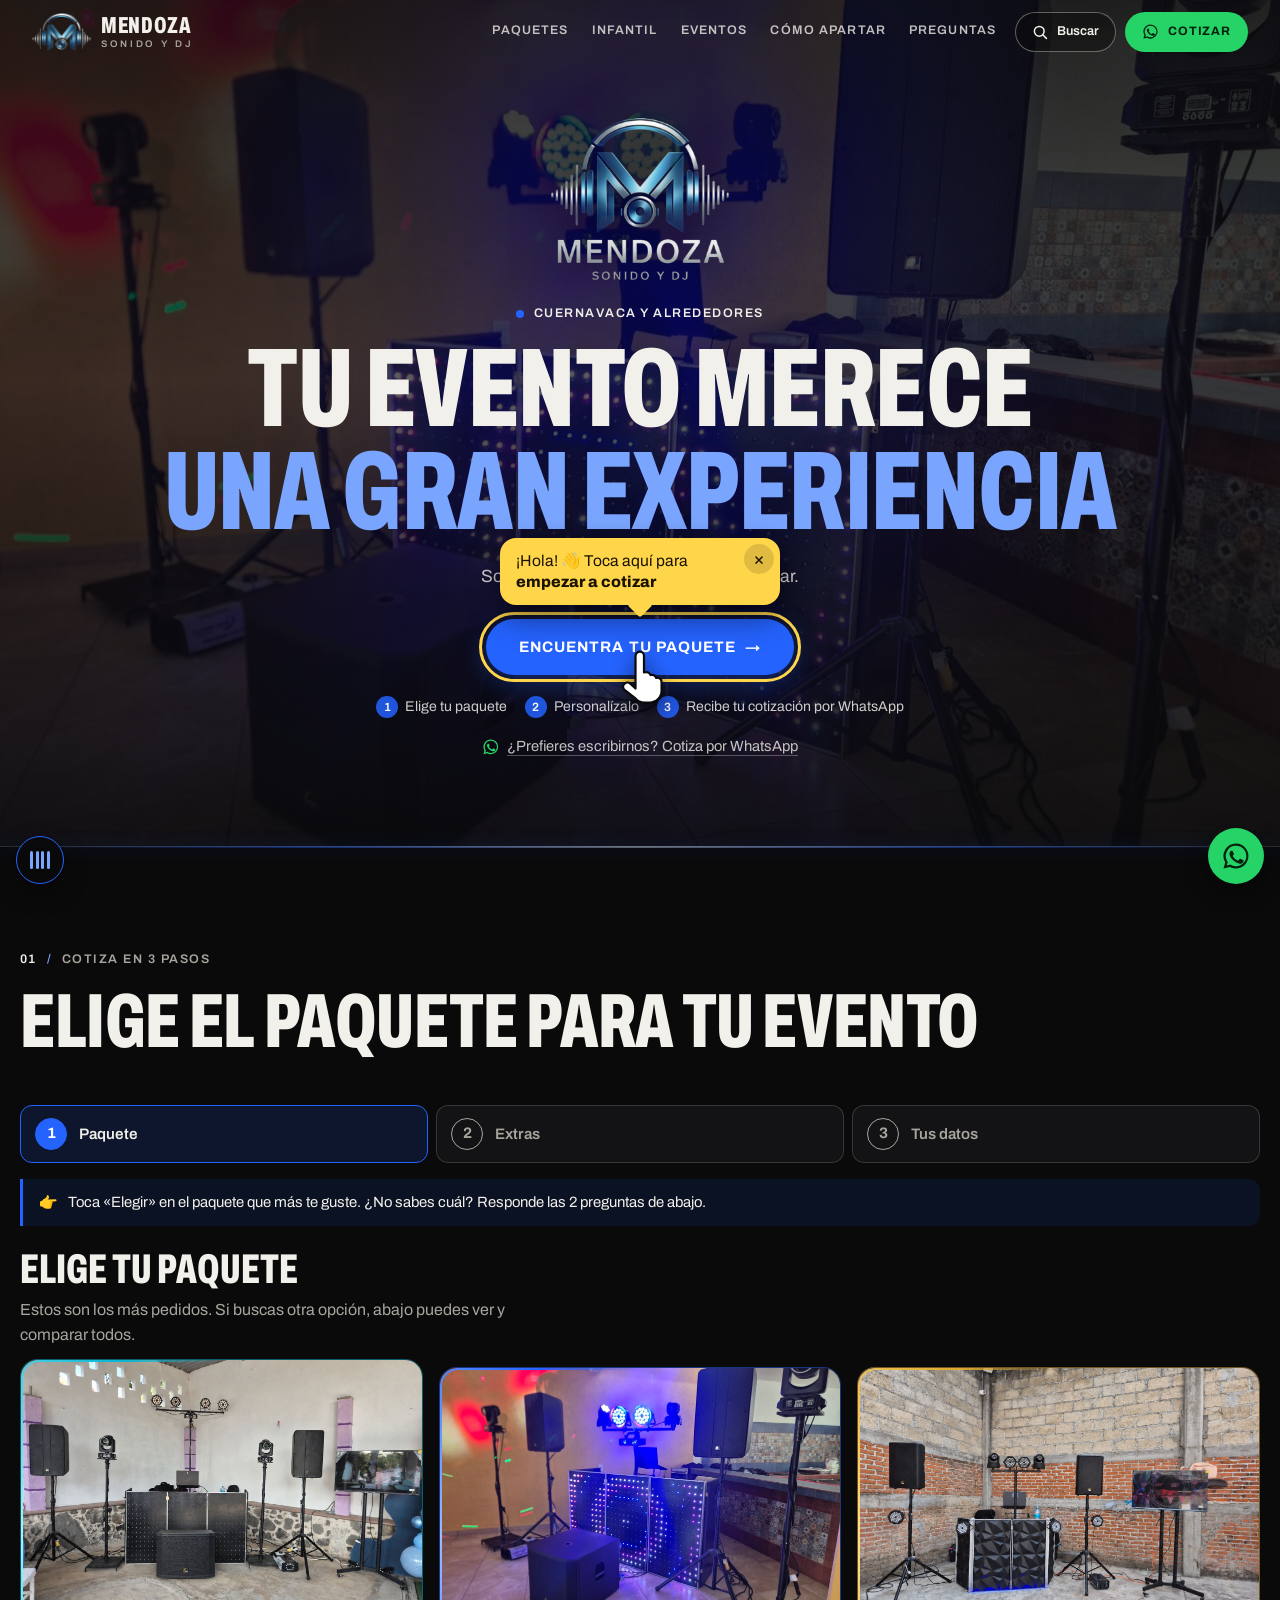
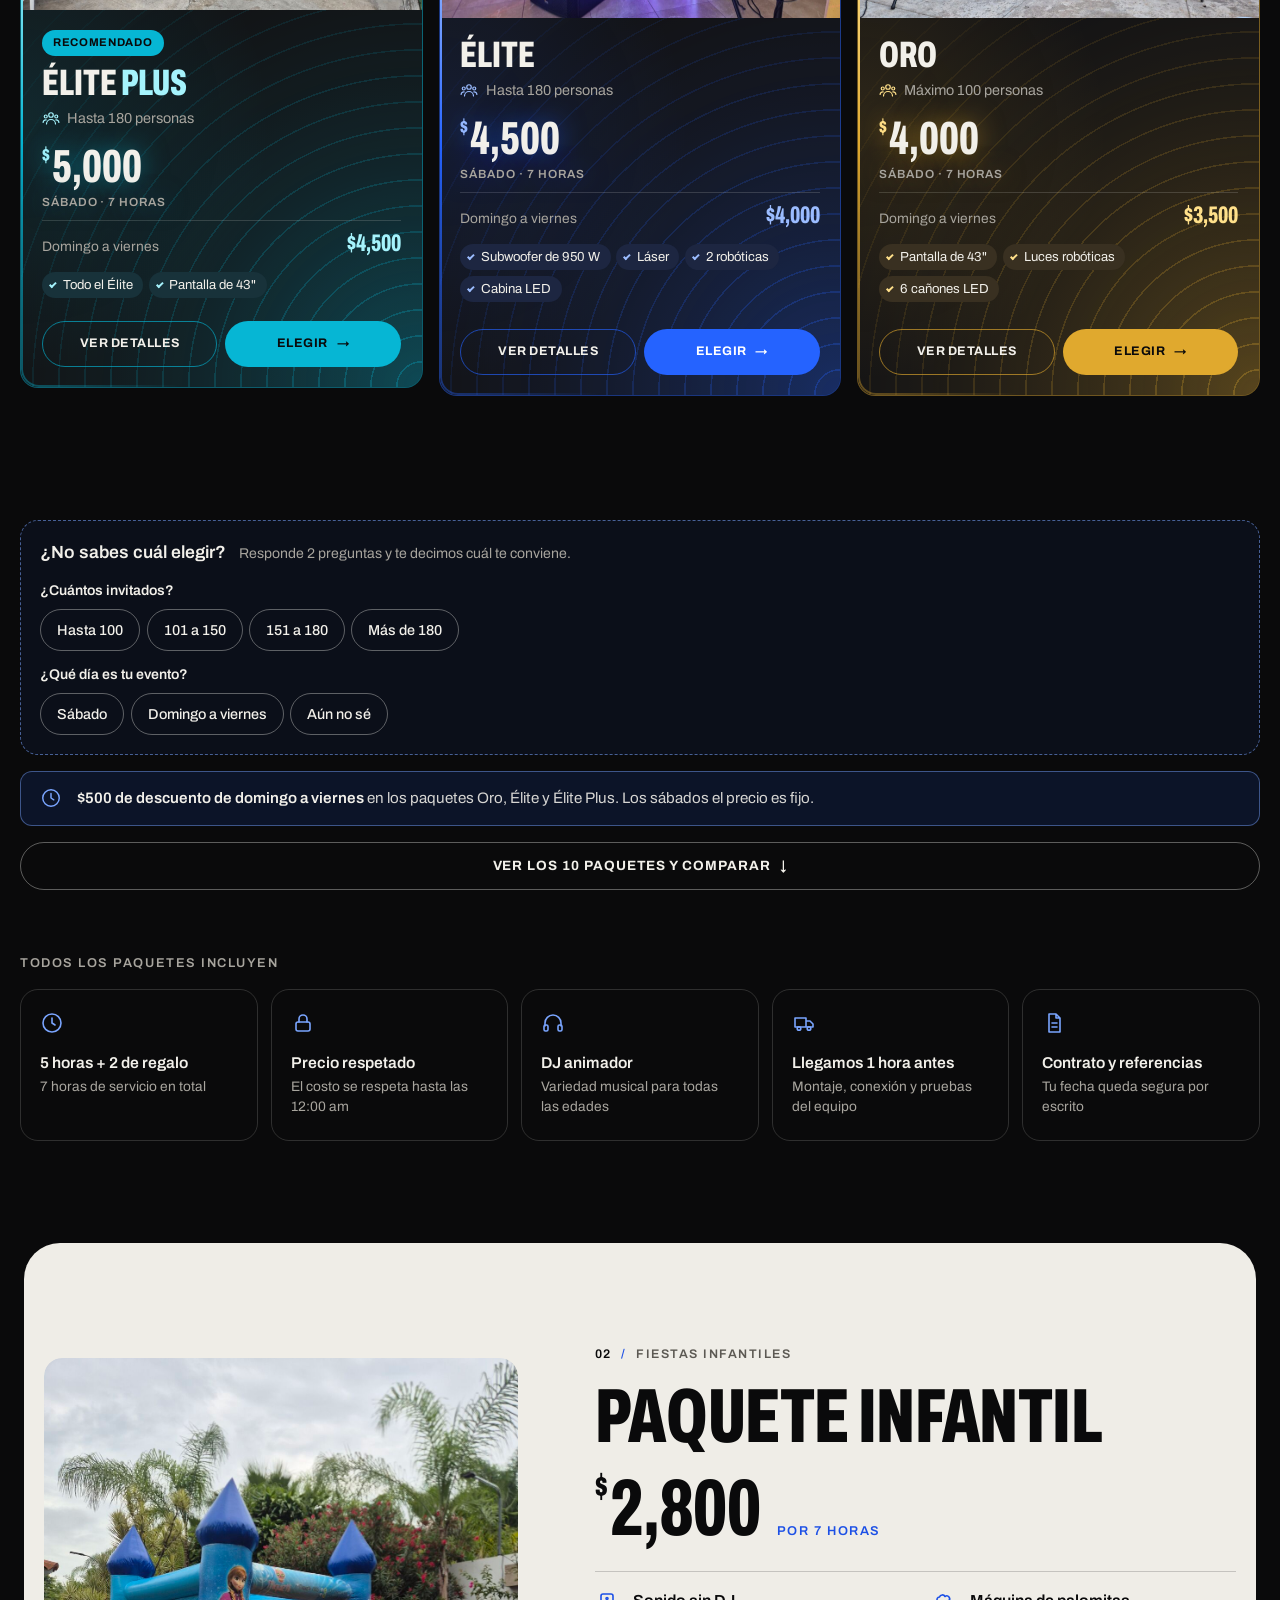
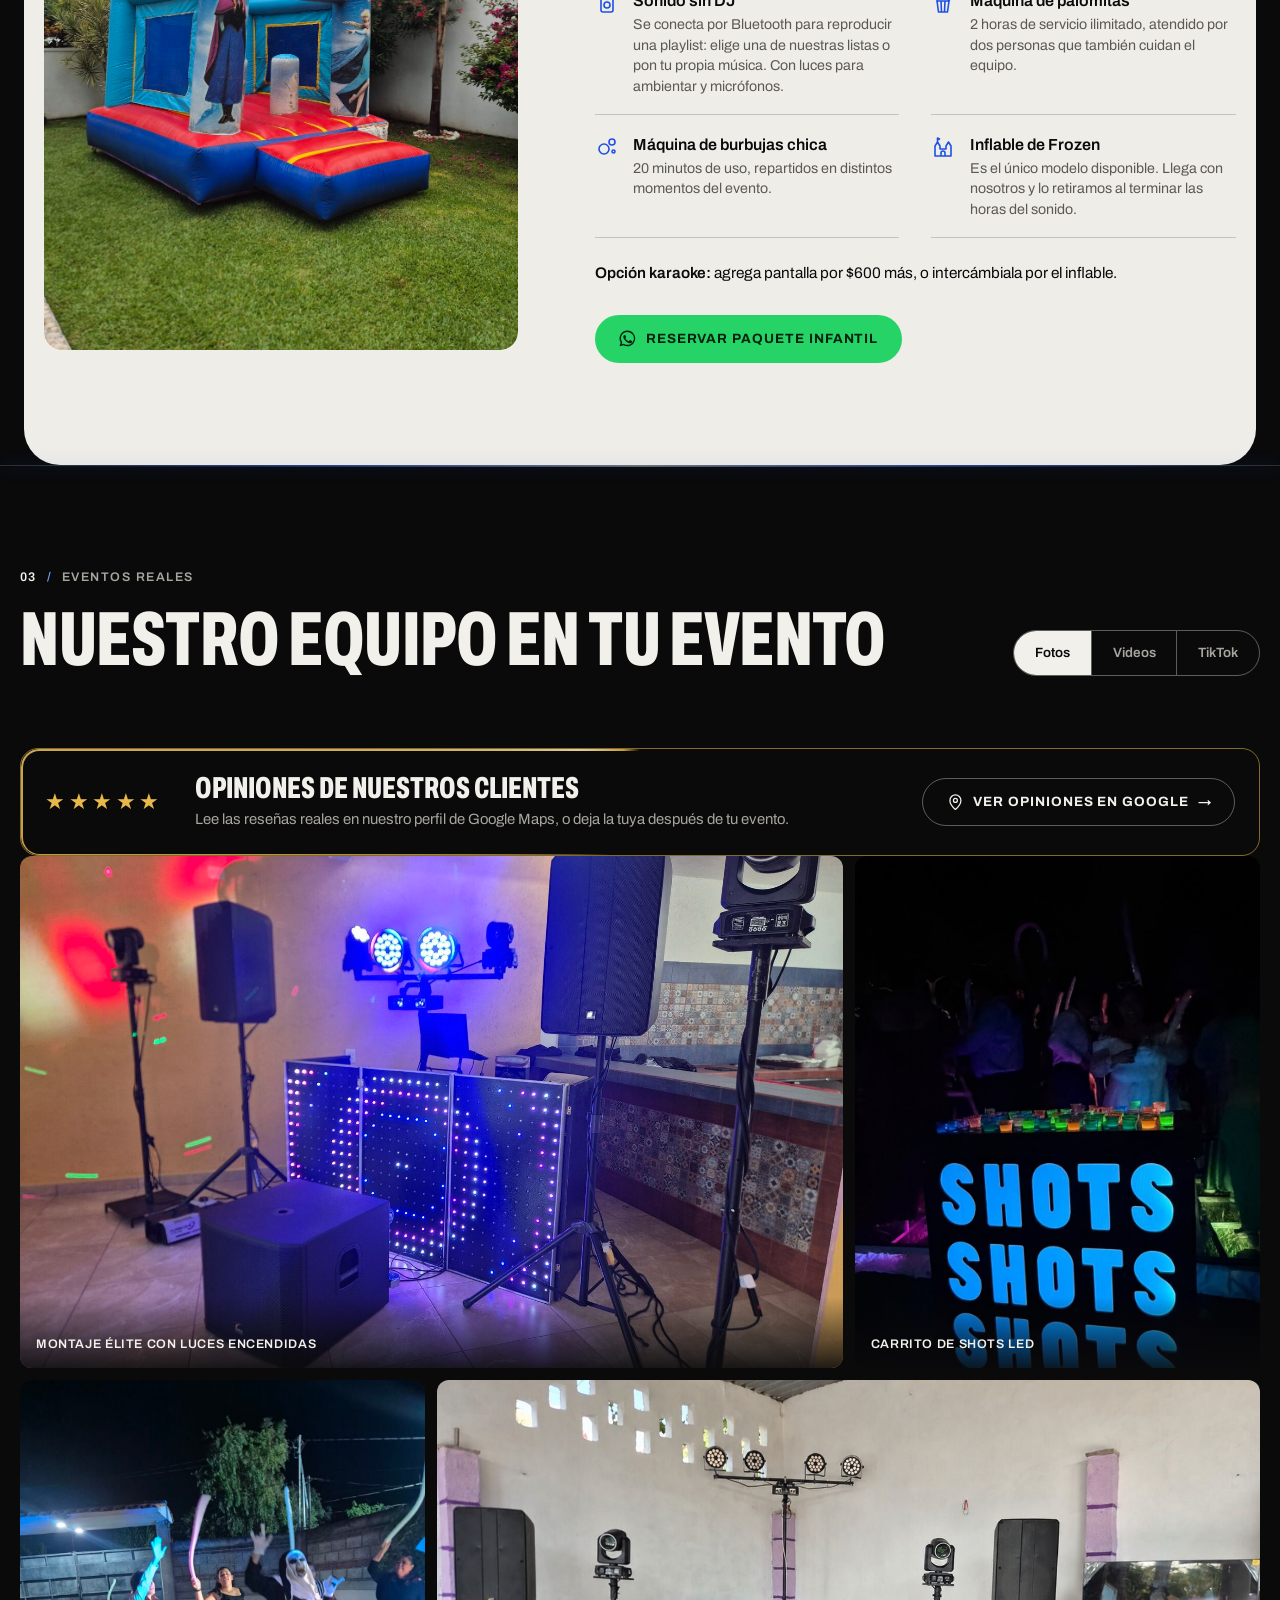
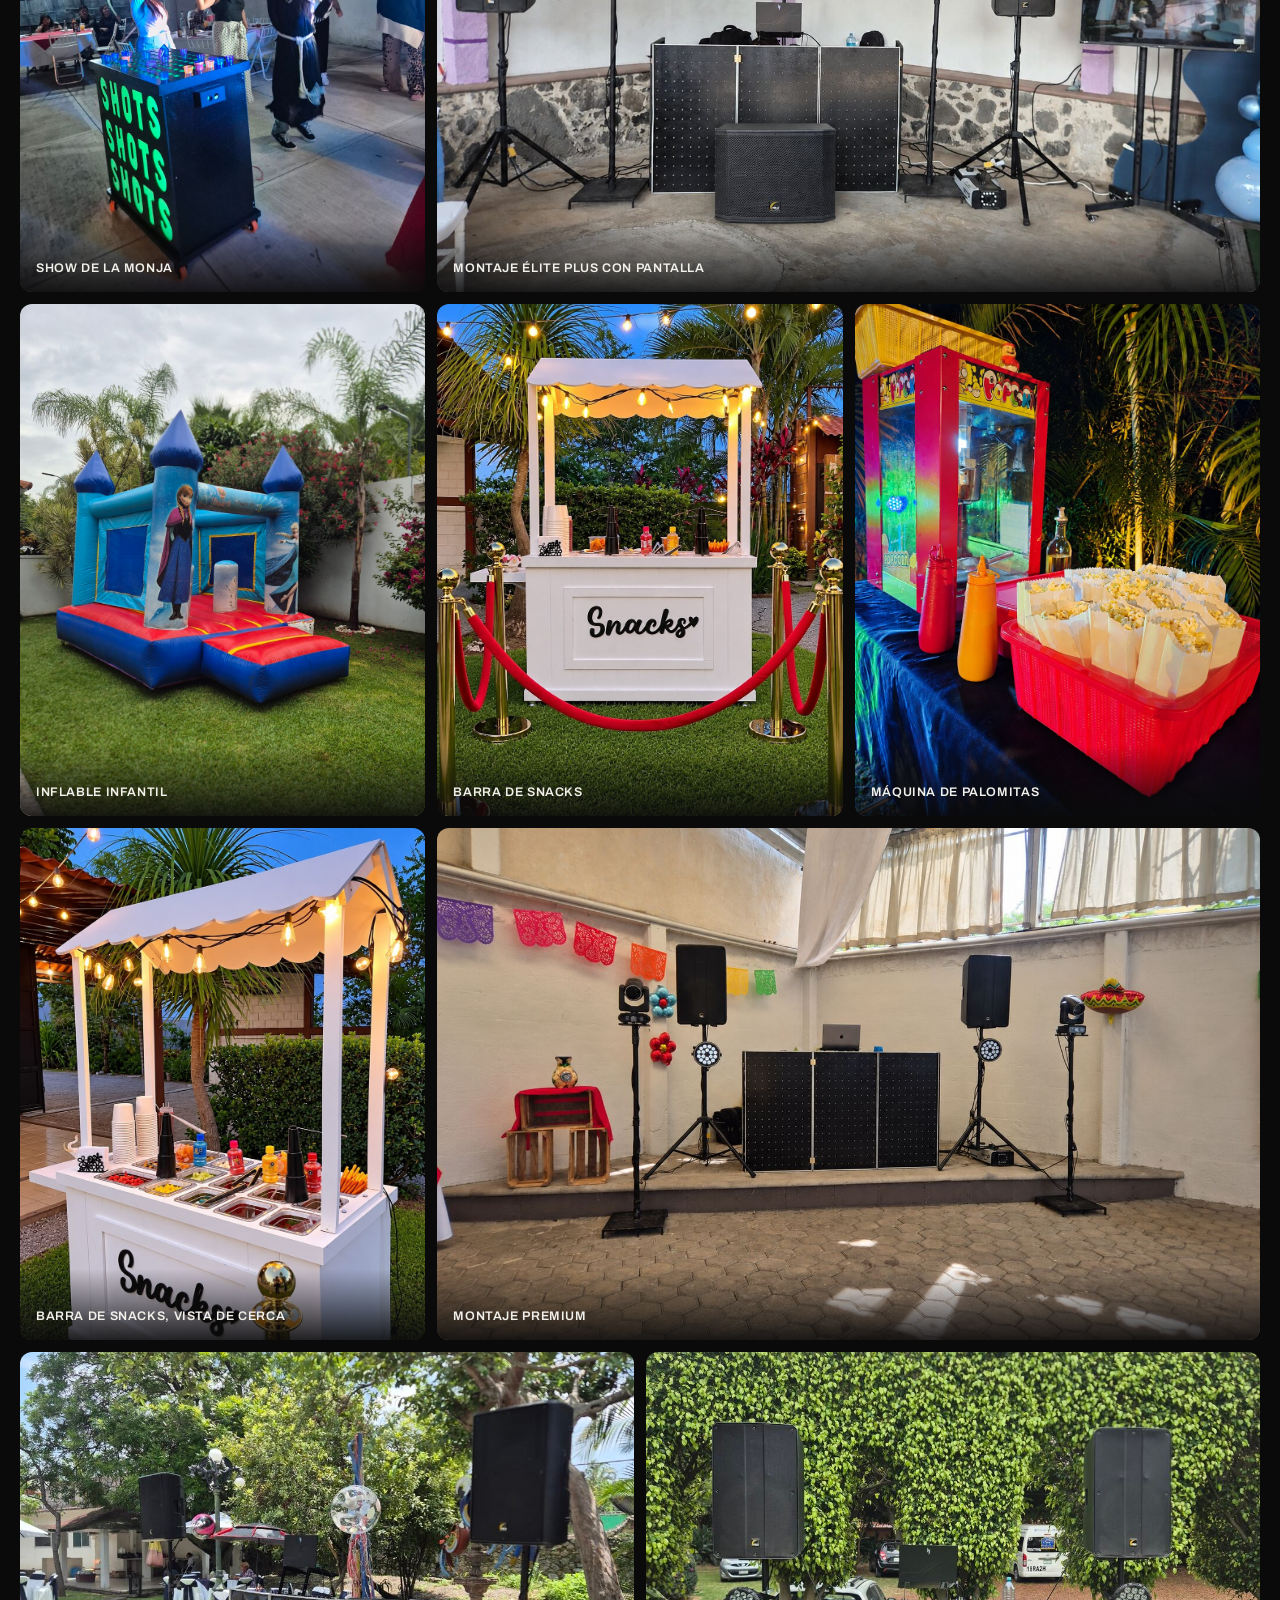
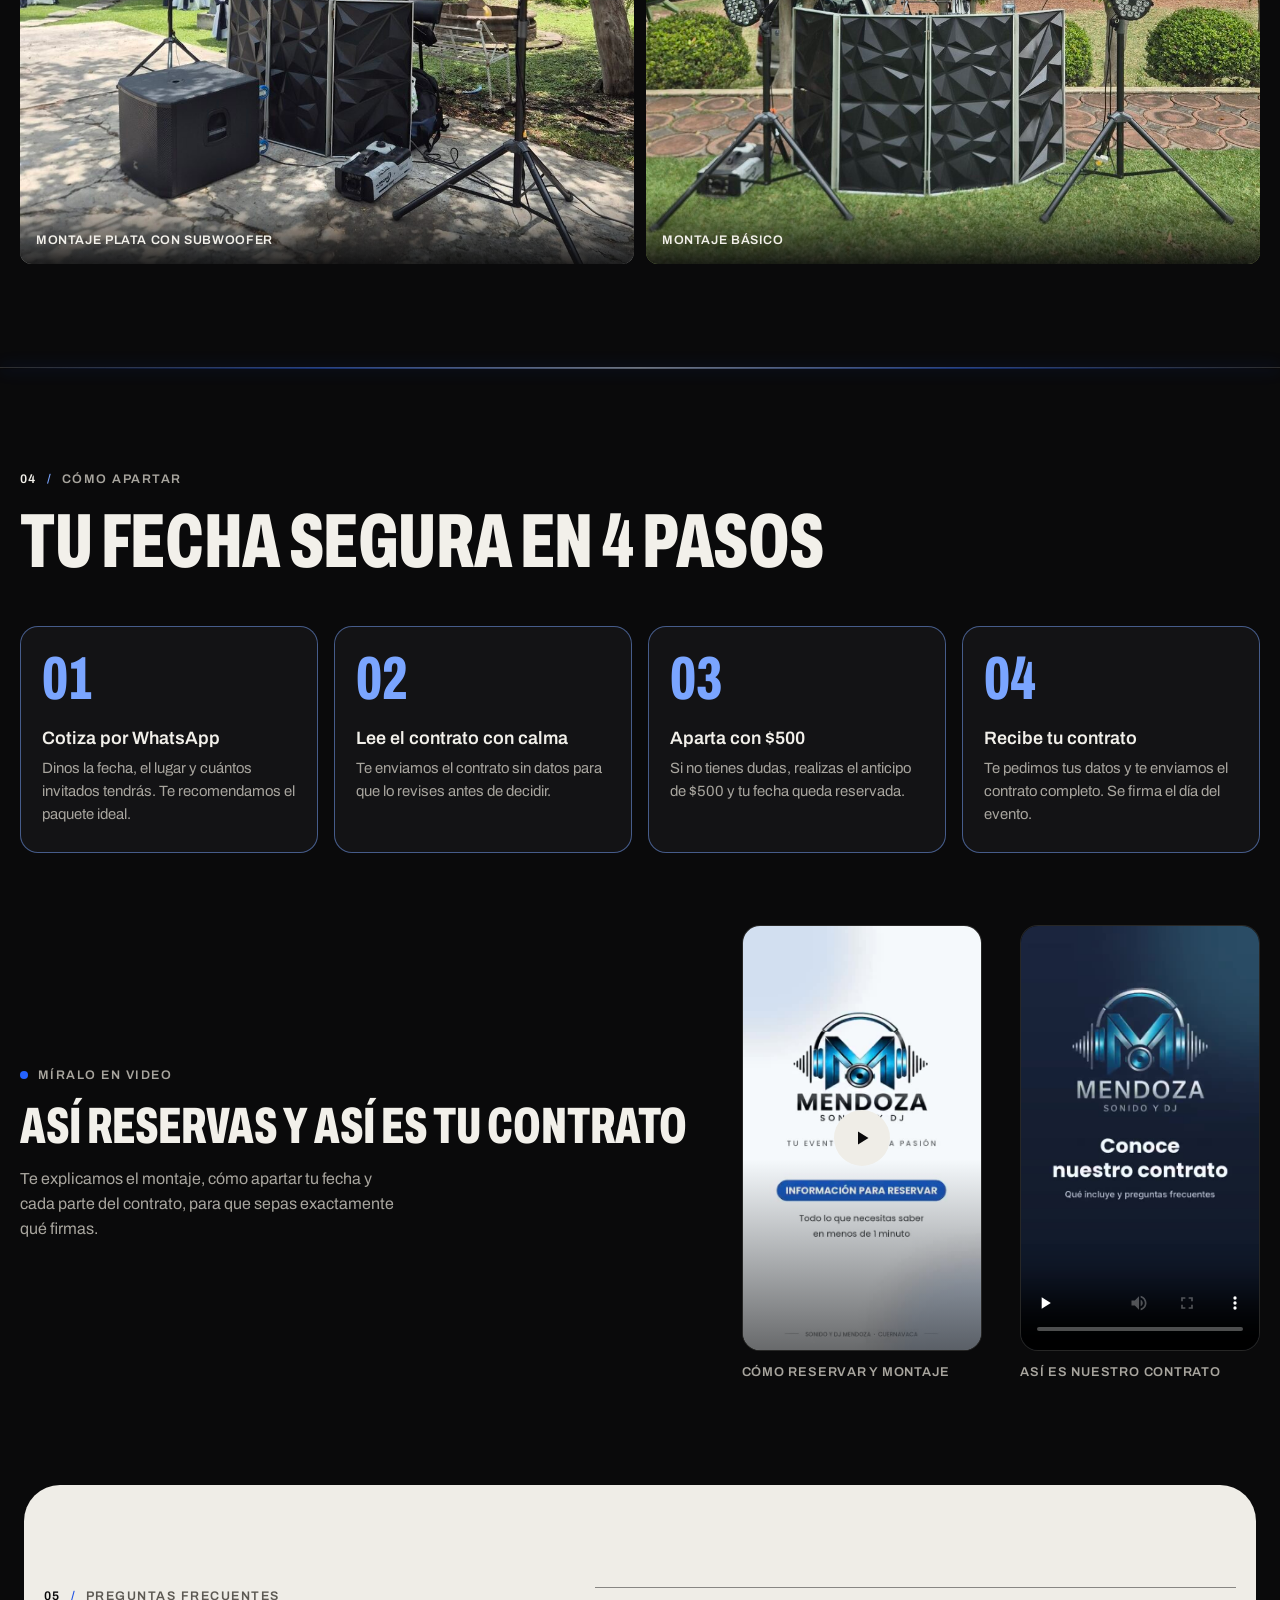
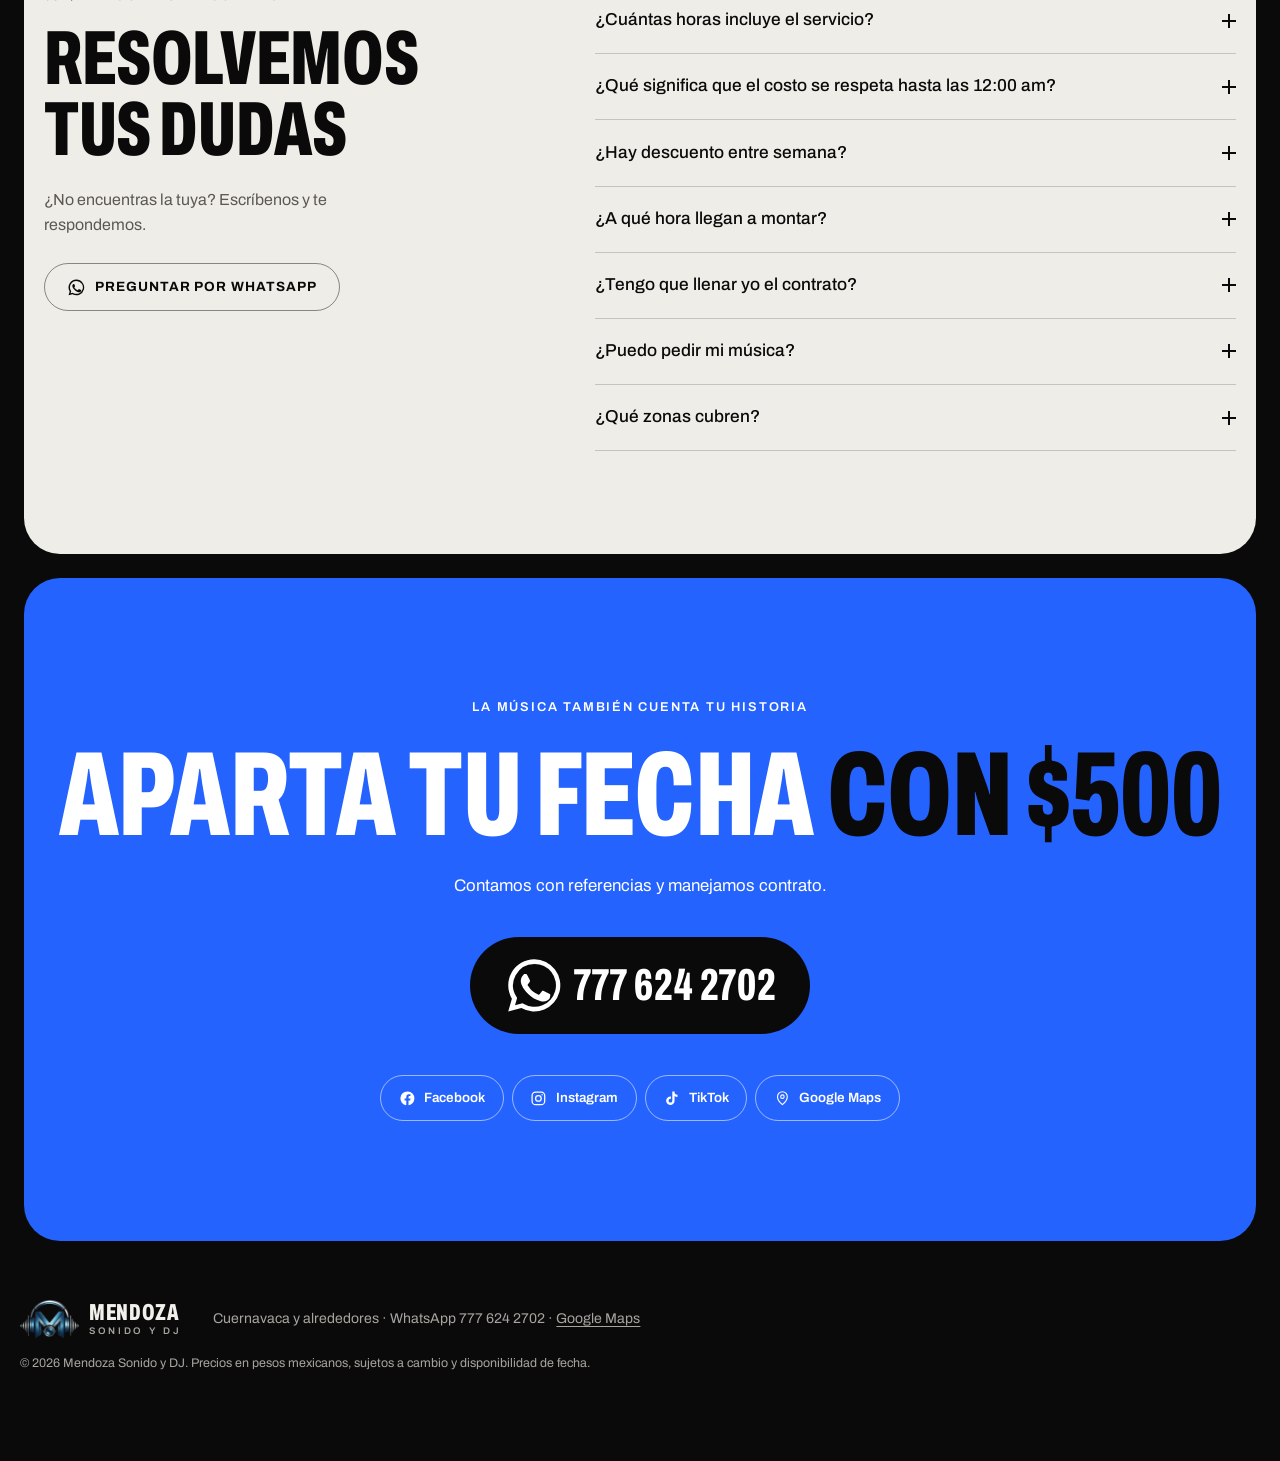
==== commit cab0c8ca: "Add files via upload" ====
--- a/index.html
+++ b/index.html
@@ -99,6 +99,7 @@
         <li><button type="button" data-go="3"><b>3</b><span>Tus datos</span></button></li>
       </ol>
       <p class="wiz__guide" id="wizGuide" aria-live="polite"></p>
+      <button type="button" class="wiz__tuto" id="tutoBtn" hidden><span aria-hidden="true">👆</span> Ver cómo cotizar paso a paso</button>
 
       <!-- Paso 1: paquete -->
       <div class="wiz__panel" data-step="1">
@@ -194,12 +195,9 @@
       <div class="wiz__panel" data-step="3" hidden>
         <div class="wiz__intro"><h3 id="wiz3T"></h3><p id="wiz3P"></p></div>
         <form class="wform" id="wizForm" novalidate>
-          <label>Fecha del evento <em>*</em><input type="date" name="fecha" required></label>
-          <label>Invitados aproximados <em>*</em><input type="number" name="invitados" min="1" max="3000" inputmode="numeric" placeholder="Ej. 120" required></label>
-          <label>Tipo de evento<select name="tipo" id="wizTipo"><option value="">Elige una opción</option></select></label>
-          <label>Lugar o colonia<input type="text" name="lugar" placeholder="Ej. Jardín en Cuernavaca" autocomplete="off"></label>
-          <label>Tu nombre <em>*</em><input type="text" name="nombre" autocomplete="name" required></label>
-          <label>Teléfono<input type="tel" name="telefono" autocomplete="tel" inputmode="tel" placeholder="10 dígitos (opcional)"></label>
+          <label><span>Fecha del evento <em>*</em></span><input type="date" name="fecha" required></label>
+          <label><span>Zona o colonia del evento <em>*</em></span><input type="text" name="lugar" placeholder="Ej. Jiutepec, centro de Cuernavaca" autocomplete="off" required></label>
+          <label class="wform__wide"><span>Tu nombre <small>(opcional)</small></span><input type="text" name="nombre" autocomplete="name"></label>
         </form>
         <p class="wiz__warn" id="wizWarn" aria-live="polite" hidden></p>
         <div class="wsum" id="wizSum"></div>
--- a/styles.css
+++ b/styles.css
@@ -880,6 +880,8 @@
 .wform em { font-style: normal; color: var(--blue-ink); }
 .wform input, .wform select { font: inherit; font-size: 1rem; font-weight: 400; min-height: 50px; padding: 0.7rem 0.9rem; border: 1px solid var(--line-2); border-radius: var(--r-sm); background: var(--ink); color: var(--text); color-scheme: dark; width: 100%; }
 .wform input:focus, .wform select:focus { outline: none; border-color: var(--blue-ink); box-shadow: 0 0 0 3px rgba(37, 99, 255, 0.25); }
+.wform__wide { grid-column: 1 / -1; }
+.wform small { font-weight: 400; color: var(--muted); }
 @media (max-width: 560px) { .wform { grid-template-columns: 1fr; } }
 .wiz__warn { margin-top: 1rem; padding: 0.8rem 1rem; border: 1px solid rgba(255, 177, 74, 0.5); border-radius: var(--r-sm); background: rgba(255, 177, 74, 0.08); color: var(--warn); font-size: 0.92rem; }
 .wsum { margin-top: 1.3rem; padding: 1.1rem 1.2rem; border: 1px solid var(--line-2); border-radius: var(--r); background: var(--surface); }
@@ -958,4 +960,48 @@
 .next li { counter-increment: nx; display: grid; grid-template-columns: 28px 1fr; column-gap: 0.7rem; }
 .next li::before { content: counter(nx); grid-row: span 2; display: grid; place-items: center; width: 28px; height: 28px; border-radius: 50%; border: 1.5px solid var(--blue-ink); color: var(--blue-ink); font-size: 0.85rem; font-weight: 700; }
 .next b { font-size: 0.95rem; }
-.next span { font-size: 0.86rem; color: var(--muted); }+.next span { font-size: 0.86rem; color: var(--muted); }
+
+/* =====================================================================
+   TUTORIAL CON MANITA
+   cotizador.js mueve la mano y el globo encima de lo que hay que tocar.
+   ===================================================================== */
+.tuto, .tuto__bubble { position: fixed; left: 0; top: 0; z-index: 59; pointer-events: none; opacity: 0; transition: opacity 0.25s ease, transform 0.35s var(--ease); }
+.tuto.is-on, .tuto__bubble.is-on { opacity: 1; }
+.tuto { width: 46px; height: 56px; will-change: transform; }
+.tuto__hand { position: absolute; inset: 0; width: 46px; height: 56px; overflow: visible; filter: drop-shadow(0 6px 10px rgba(0, 0, 0, 0.55)); transform-origin: 19px 2px; animation: tuto-tap 1.3s ease-in-out infinite; }
+.tuto__hand path { fill: #fff; stroke: #0a0a0b; stroke-width: 2.6; stroke-linejoin: round; }
+@keyframes tuto-tap { 0%, 100% { transform: translate(6px, 16px) rotate(-14deg); } 45% { transform: translate(0, 0) rotate(-14deg) scale(0.92); } 55% { transform: translate(0, 0) rotate(-14deg) scale(0.92); } }
+/* Onda donde toca el dedo */
+.tuto__ring { position: absolute; left: 19px; top: 2px; width: 34px; height: 34px; margin: -17px 0 0 -17px; border-radius: 50%; border: 3px solid #ffd54a; opacity: 0; animation: tuto-ring 1.3s ease-out infinite; }
+@keyframes tuto-ring { 0%, 40% { transform: scale(0.3); opacity: 0; } 50% { transform: scale(0.5); opacity: 1; } 100% { transform: scale(1.6); opacity: 0; } }
+/* Globo con la instrucción */
+.tuto__bubble { pointer-events: none; padding: 0.75rem 2.4rem 0.8rem 1rem; border-radius: 16px; background: #ffd54a; color: #1a1300; font-size: 0.98rem; line-height: 1.35; box-shadow: 0 12px 30px rgba(0, 0, 0, 0.5); }
+/* El globo deja tocar lo que hay debajo (solo la × y el modo "desliza" se pueden tocar) */
+.tuto__bubble.is-on { animation: tuto-bounce 2.6s ease-in-out infinite; }
+.tuto__bubble.is-on .tuto__x, .tuto__bubble.is-on.is-swipe { pointer-events: auto; }
+.tuto__bubble b { font-weight: 800; }
+.tuto__bubble::after { content: ""; position: absolute; left: var(--tip, 50%); bottom: -9px; width: 18px; height: 18px; margin-left: -9px; background: #ffd54a; transform: rotate(45deg); border-radius: 3px; }
+.tuto__bubble.is-below::after { bottom: auto; top: -9px; }
+@keyframes tuto-bounce { 0%, 100% { translate: 0 0; } 50% { translate: 0 -4px; } }
+/* Modo "desliza": la mano sube y baja como deslizando la pantalla */
+.tuto.is-swipe .tuto__hand { animation: tuto-swipe 1.5s ease-in-out infinite; }
+.tuto.is-swipe.is-up .tuto__hand { animation-name: tuto-swipe-up; }
+.tuto.is-swipe .tuto__ring { display: none; }
+@keyframes tuto-swipe { 0% { transform: translate(0, 30px); opacity: 0; } 20% { opacity: 1; } 80% { transform: translate(0, -24px); opacity: 1; } 100% { transform: translate(0, -24px); opacity: 0; } }
+@keyframes tuto-swipe-up { 0% { transform: translate(0, -24px); opacity: 0; } 20% { opacity: 1; } 80% { transform: translate(0, 30px); opacity: 1; } 100% { transform: translate(0, 30px); opacity: 0; } }
+.tuto__bubble small { display: block; margin-top: 0.25rem; font-size: 0.82rem; opacity: 0.85; }
+.tuto__bubble.is-swipe { cursor: pointer; }
+.tuto__x { position: absolute; top: 6px; right: 6px; width: 30px; height: 30px; border-radius: 50%; background: rgba(0, 0, 0, 0.12); color: #1a1300; font-size: 1.2rem; line-height: 1; }
+.tuto__x:hover { background: rgba(0, 0, 0, 0.25); }
+/* Lo que hay que tocar brilla en amarillo */
+.tuto-on { position: relative; z-index: 2; outline: 3px solid #ffd54a !important; outline-offset: 4px; animation: tuto-glow 1.3s ease-in-out infinite; }
+@keyframes tuto-glow { 0%, 100% { box-shadow: 0 0 0 0 rgba(255, 213, 74, 0.55); } 50% { box-shadow: 0 0 0 10px rgba(255, 213, 74, 0); } }
+/* Botón para volver a ver la guía */
+.wiz__tuto { display: inline-flex; align-items: center; gap: 0.5rem; margin: -0.6rem 0 1.4rem; min-height: 42px; padding: 0.45rem 1rem; border: 1px dashed #ffd54a; border-radius: 999px; color: #ffd54a; font-size: 0.9rem; font-weight: 600; }
+.wiz__tuto:hover { background: rgba(255, 213, 74, 0.12); }
+@media (prefers-reduced-motion: reduce) {
+  .tuto, .tuto__bubble { transition: opacity 0.2s; }
+  .tuto__hand { animation: none !important; transform: translate(4px, 10px) rotate(-14deg); }
+  .tuto__ring, .tuto__bubble.is-on, .tuto-on { animation: none !important; }
+}
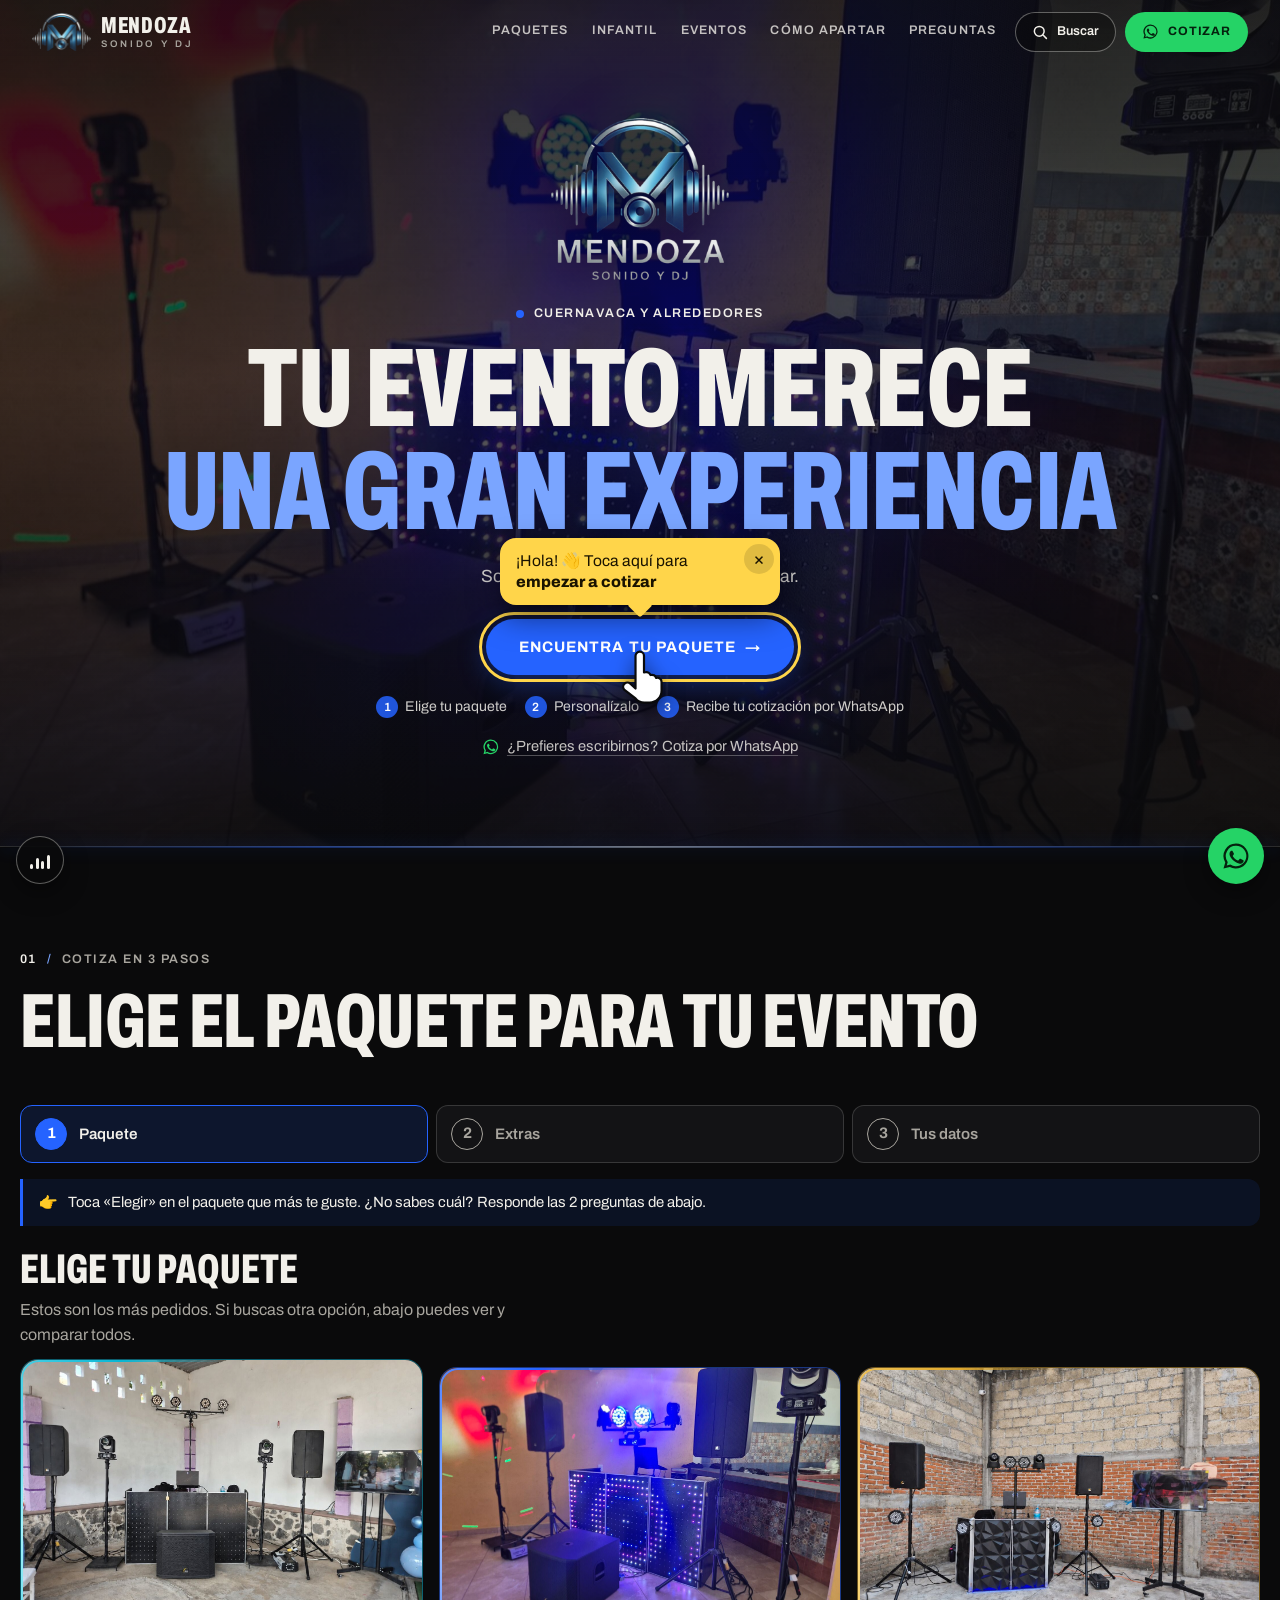
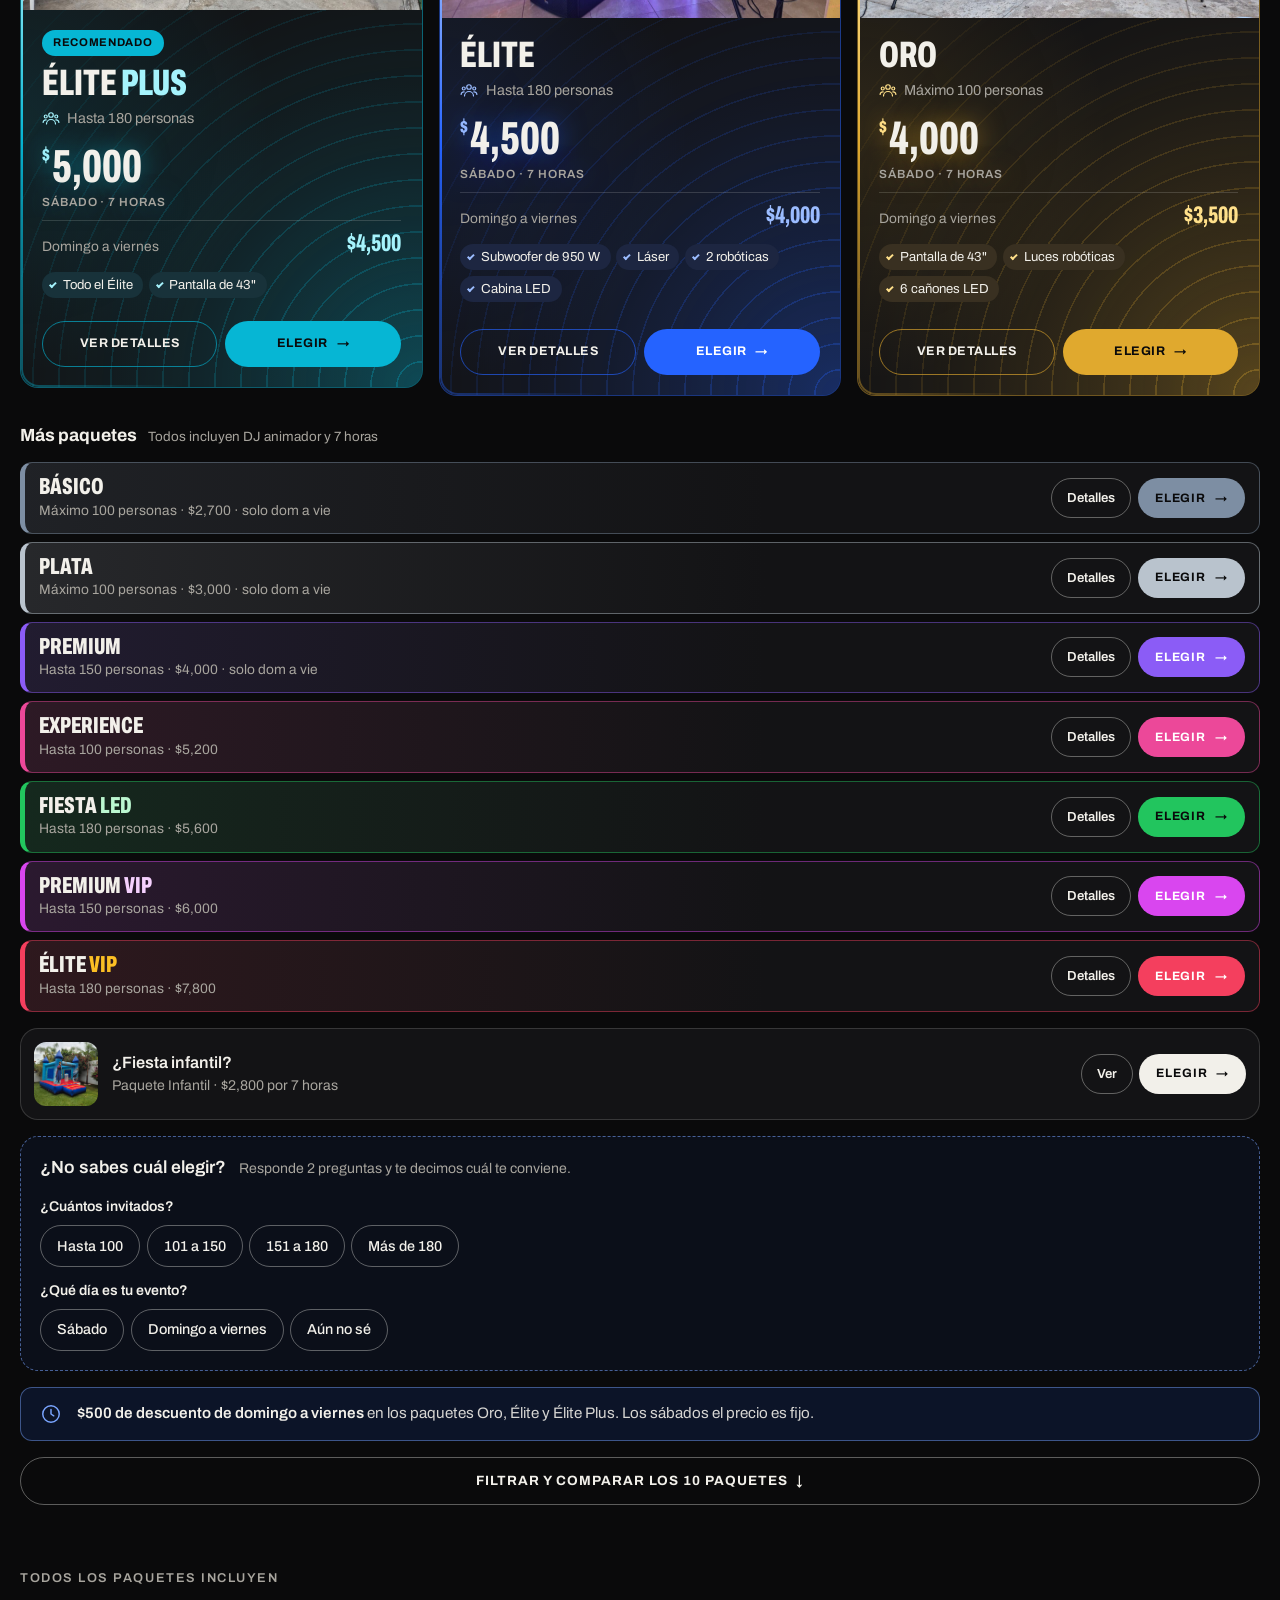
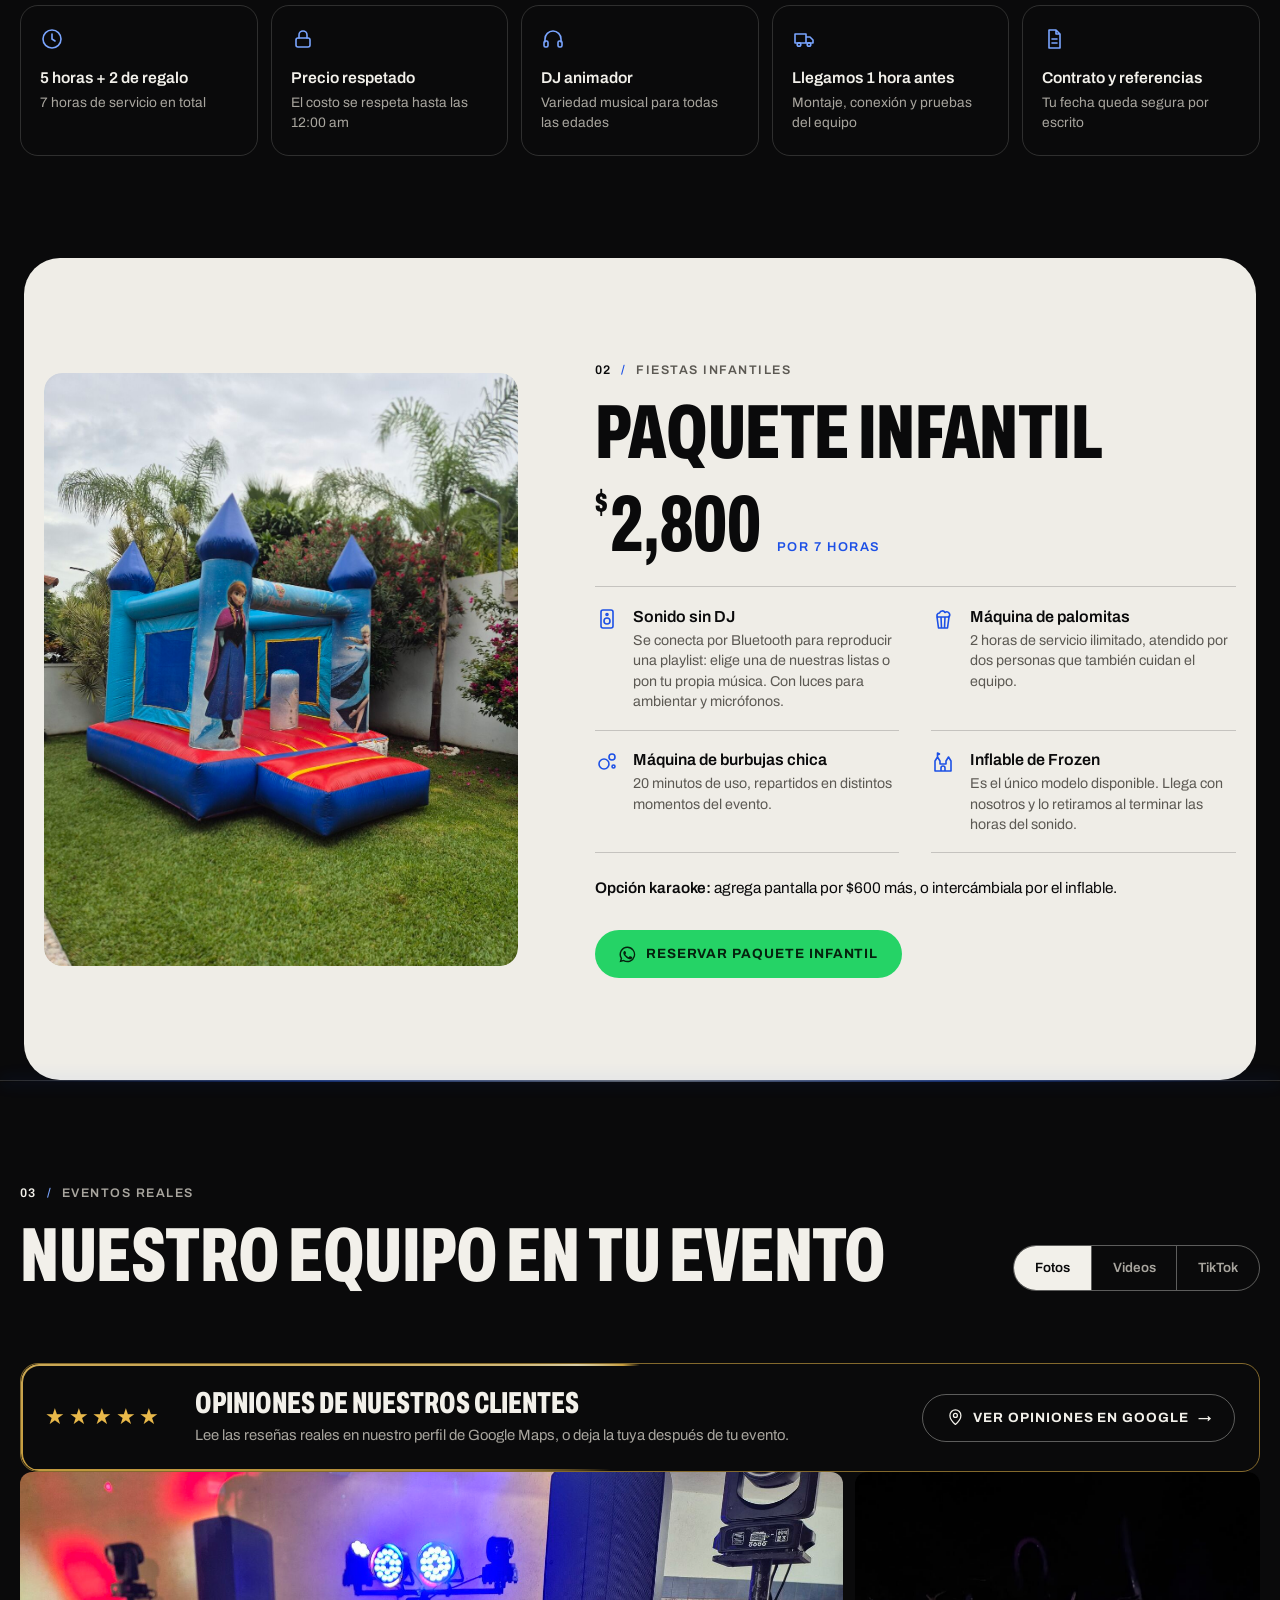
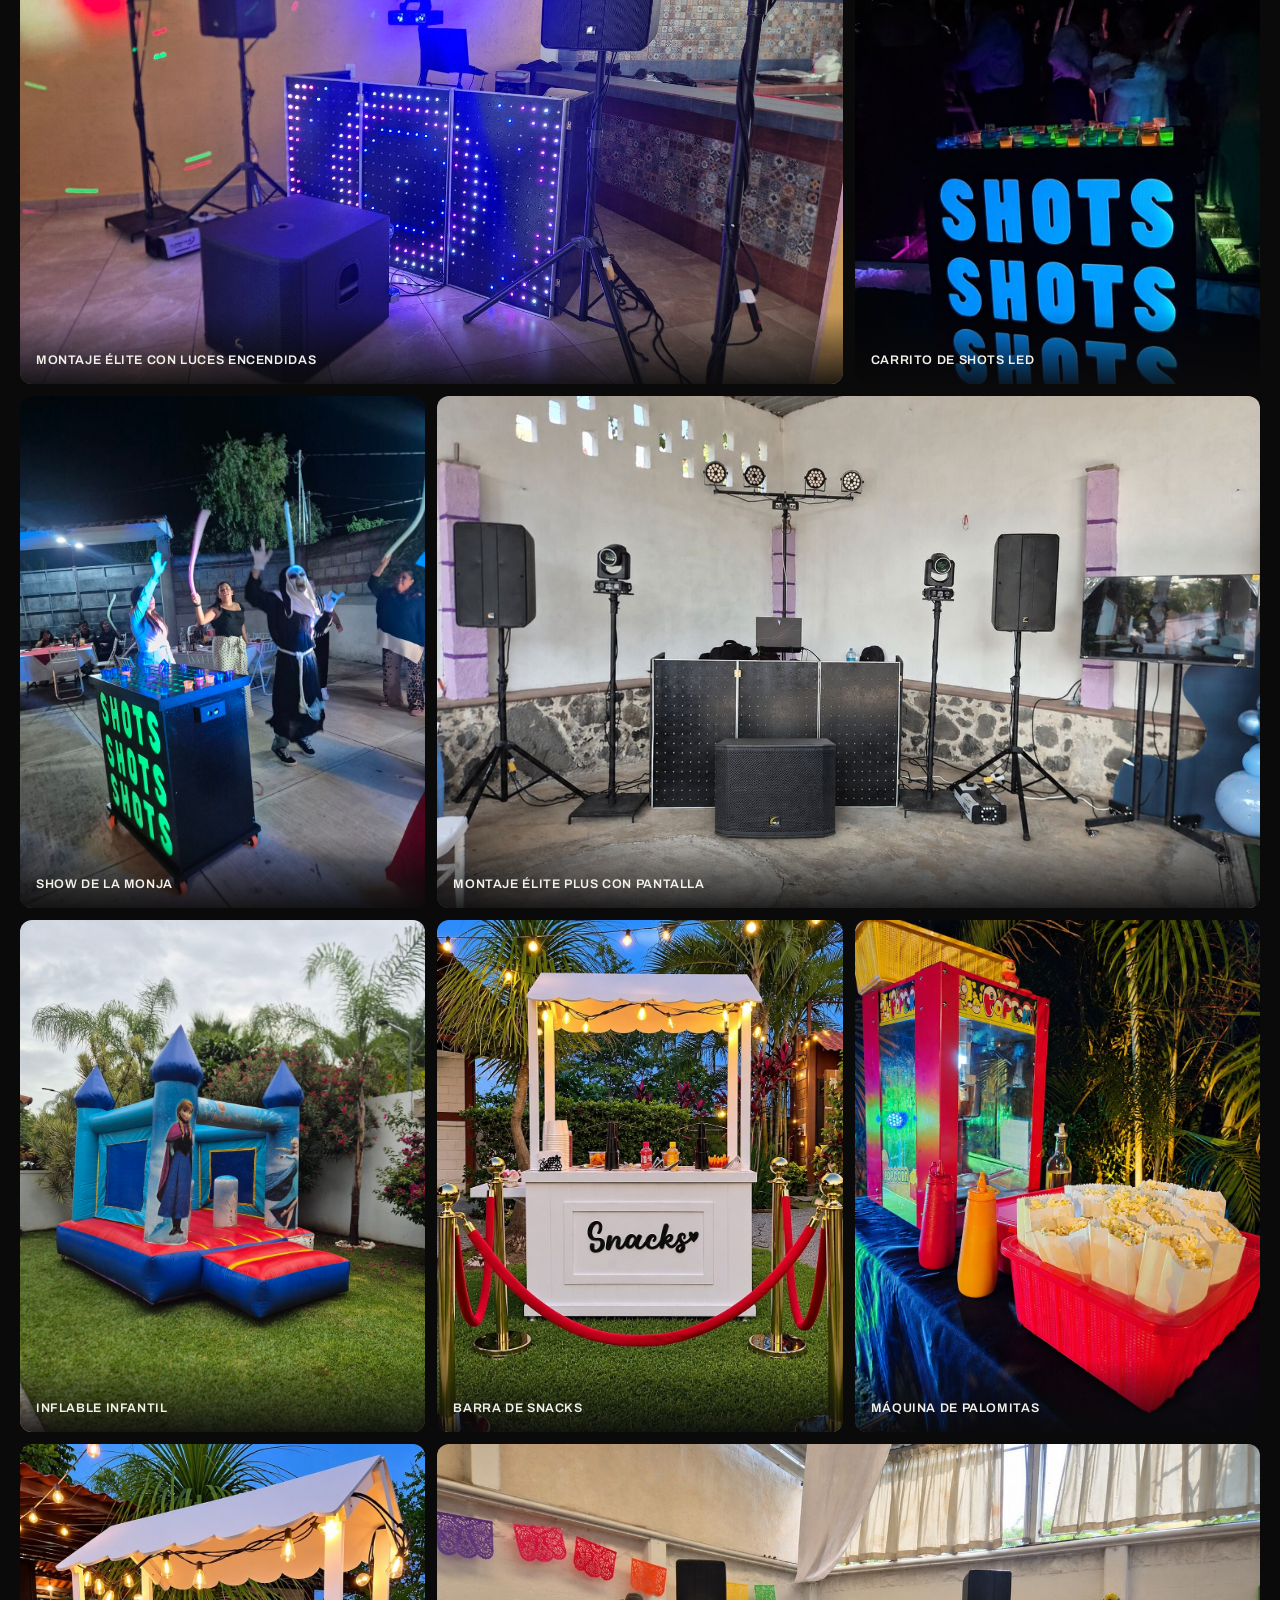
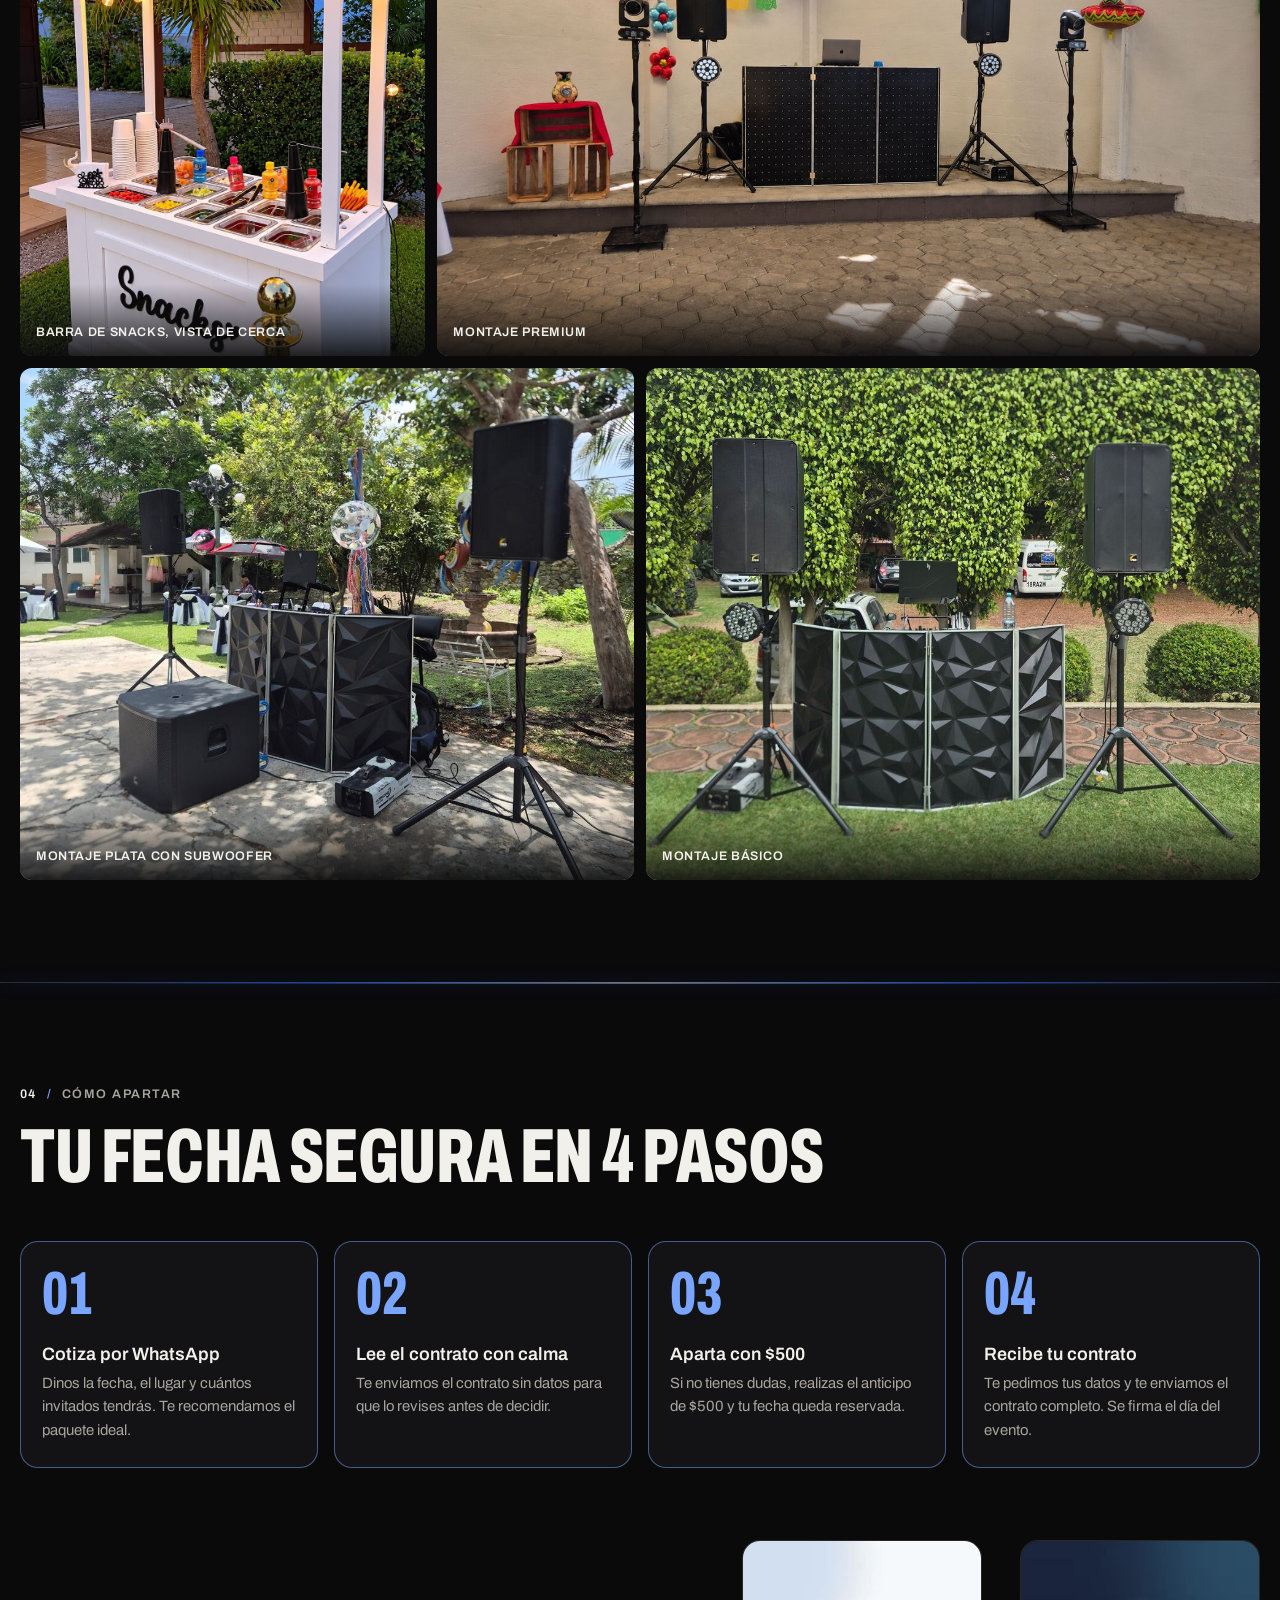
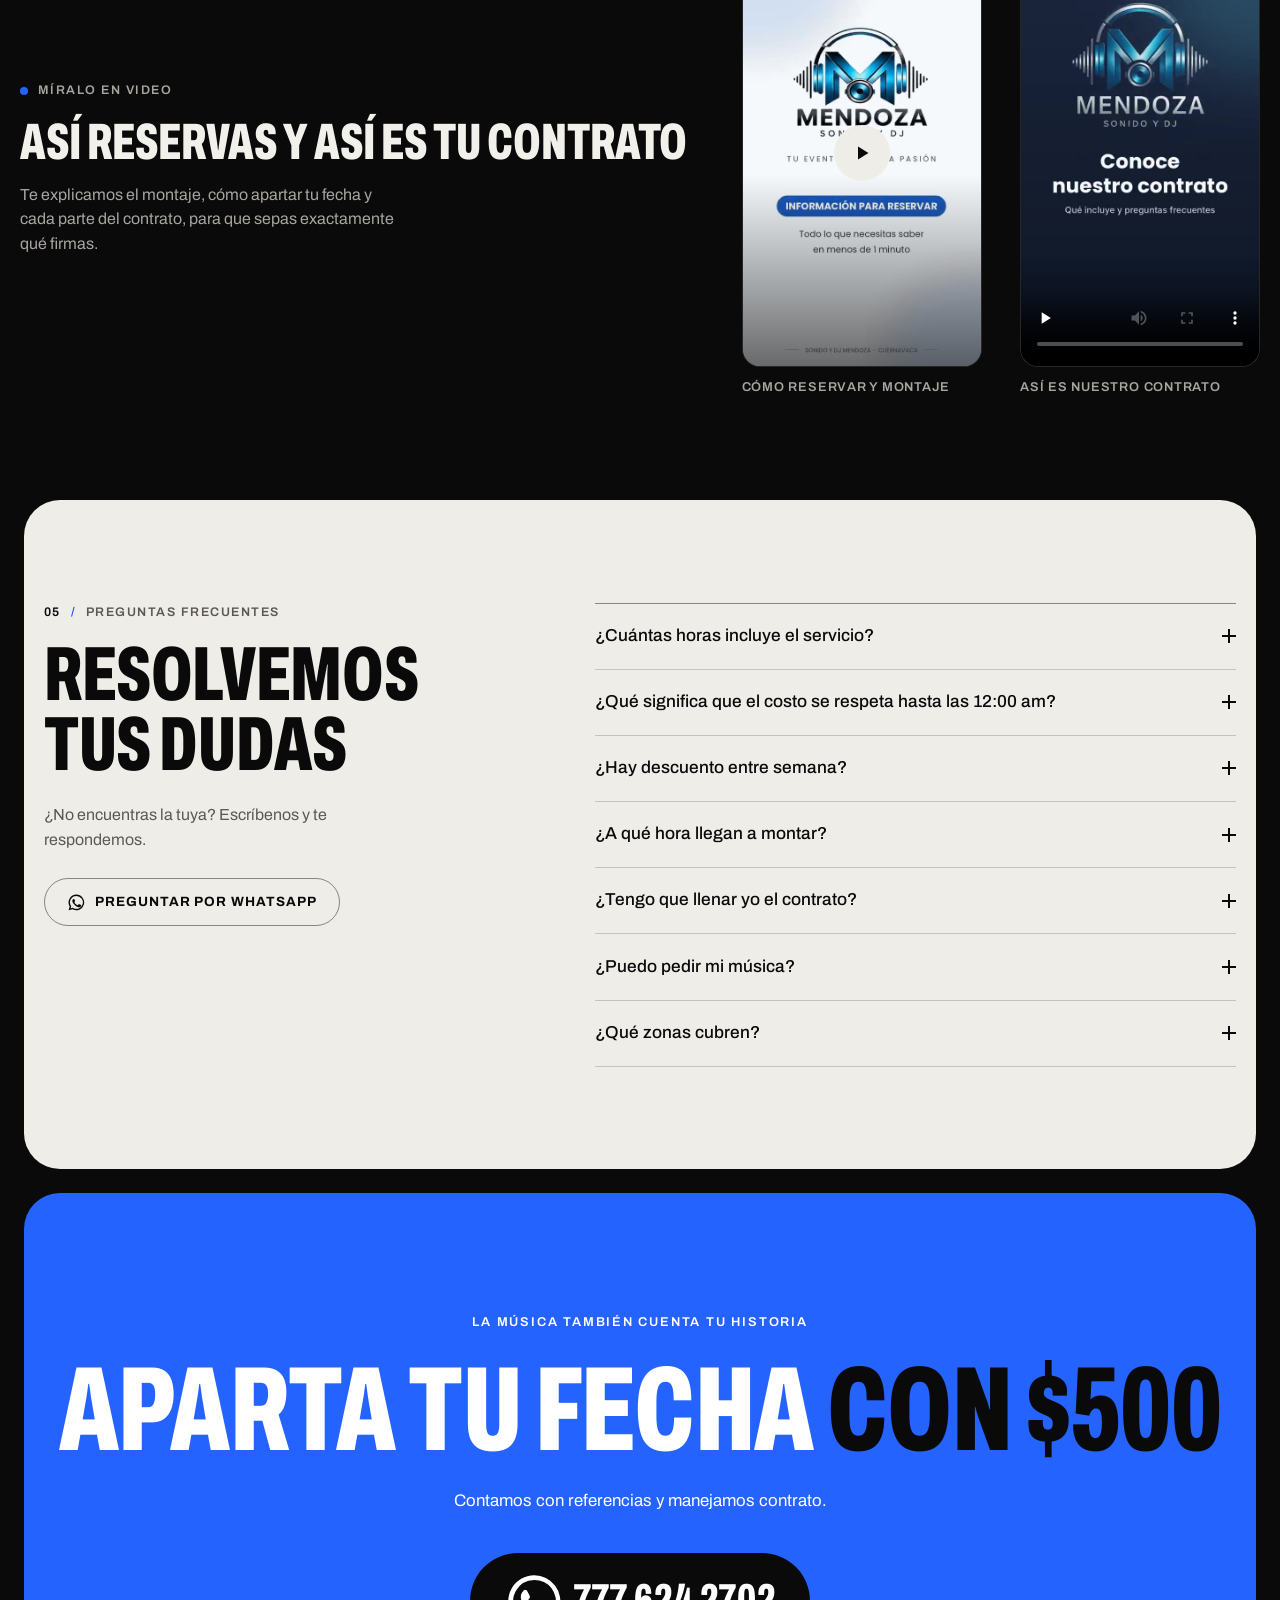
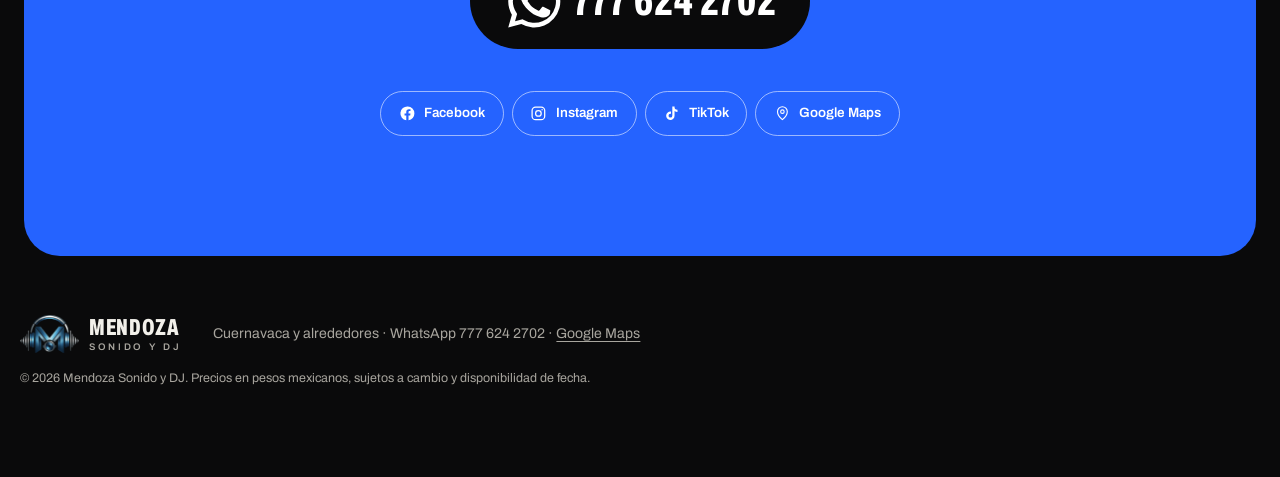
==== commit ee1132d5: "Add files via upload" ====
--- a/index.html
+++ b/index.html
@@ -105,6 +105,8 @@
       <div class="wiz__panel" data-step="1">
         <div class="wiz__intro"><h3 id="wiz1T"></h3><p id="wiz1P"></p></div>
         <div class="packs picks" id="pick"></div>
+        <!-- Los demás paquetes, también para elegir directo -->
+        <div class="morepicks" id="morePicks"></div>
         <div class="kidpick" id="kidPick"></div>
         <!-- Asistente: 2 preguntas y te dice qué paquete te conviene -->
         <div class="helper" id="helper">
@@ -129,7 +131,7 @@
           <div class="helper__res" id="helpRes" aria-live="polite"></div>
         </div>
         <p class="deal" id="deal"><svg class="ico"><use href="#i-clock"/></svg><span id="dealText"></span></p>
-        <button type="button" class="btn btn--line wiz__all" id="verTodos" aria-expanded="false" aria-controls="todos"><span id="verTodosT">Ver todos los paquetes y comparar</span> <span class="arrow">↓</span></button>
+        <button type="button" class="btn btn--line wiz__all" id="verTodos" aria-expanded="false" aria-controls="todos"><span id="verTodosT">Filtrar y comparar paquetes</span> <span class="arrow">↓</span></button>
         <div class="todos" id="todos" hidden>
           <form class="finder" id="finder" aria-label="Encuentra tu paquete">
       <div class="finder__head">
--- a/styles.css
+++ b/styles.css
@@ -1004,4 +1004,19 @@
   .tuto, .tuto__bubble { transition: opacity 0.2s; }
   .tuto__hand { animation: none !important; transform: translate(4px, 10px) rotate(-14deg); }
   .tuto__ring, .tuto__bubble.is-on, .tuto-on { animation: none !important; }
-}+}
+
+/* ---------- Paso 1: los demás paquetes (lista compacta, siempre visible) ---------- */
+.morepicks:empty { display: none; }
+.morepicks { display: grid; gap: 0.5rem; margin: 0.4rem 0 1rem; }
+.morepicks h4 { display: flex; flex-wrap: wrap; align-items: baseline; gap: 0.2rem 0.7rem; margin: 0.6rem 0 0.3rem; font-size: 1.1rem; font-weight: 700; }
+.morepicks h4 span { font-size: 0.84rem; font-weight: 400; color: var(--muted); }
+.mpick { display: flex; flex-wrap: wrap; align-items: center; justify-content: space-between; gap: 0.6rem 1rem; padding: 0.75rem 0.9rem; border: 1px solid color-mix(in srgb, var(--pc, var(--blue)) 45%, transparent); border-left: 5px solid var(--pc, var(--blue)); border-radius: var(--r-sm); background: linear-gradient(90deg, color-mix(in srgb, var(--pc, var(--blue)) 12%, var(--surface)), var(--surface) 60%); transition: border-color 0.2s, box-shadow 0.3s; }
+.mpick__t { display: flex; flex-direction: column; min-width: 0; }
+.mpick__t b { font-stretch: 62%; font-weight: 800; font-size: 1.45rem; line-height: 1.05; text-transform: uppercase; }
+.mpick__t em { font-style: normal; color: var(--pc2, var(--blue-ink)); }
+.mpick__t span { font-size: 0.86rem; color: var(--muted); }
+.mpick__a { display: flex; gap: 0.4rem; }
+.mpick .btn--pack { background: var(--pc, var(--text)); color: var(--pt, var(--ink)); }
+.mpick.is-sel { border-color: var(--pc, var(--blue)); box-shadow: 0 0 0 2px var(--pc, var(--blue)), 0 0 30px color-mix(in srgb, var(--pc, var(--blue)) 40%, transparent); }
+@media (max-width: 520px) { .mpick__a { width: 100%; } .mpick__a .btn { flex: 1; } }
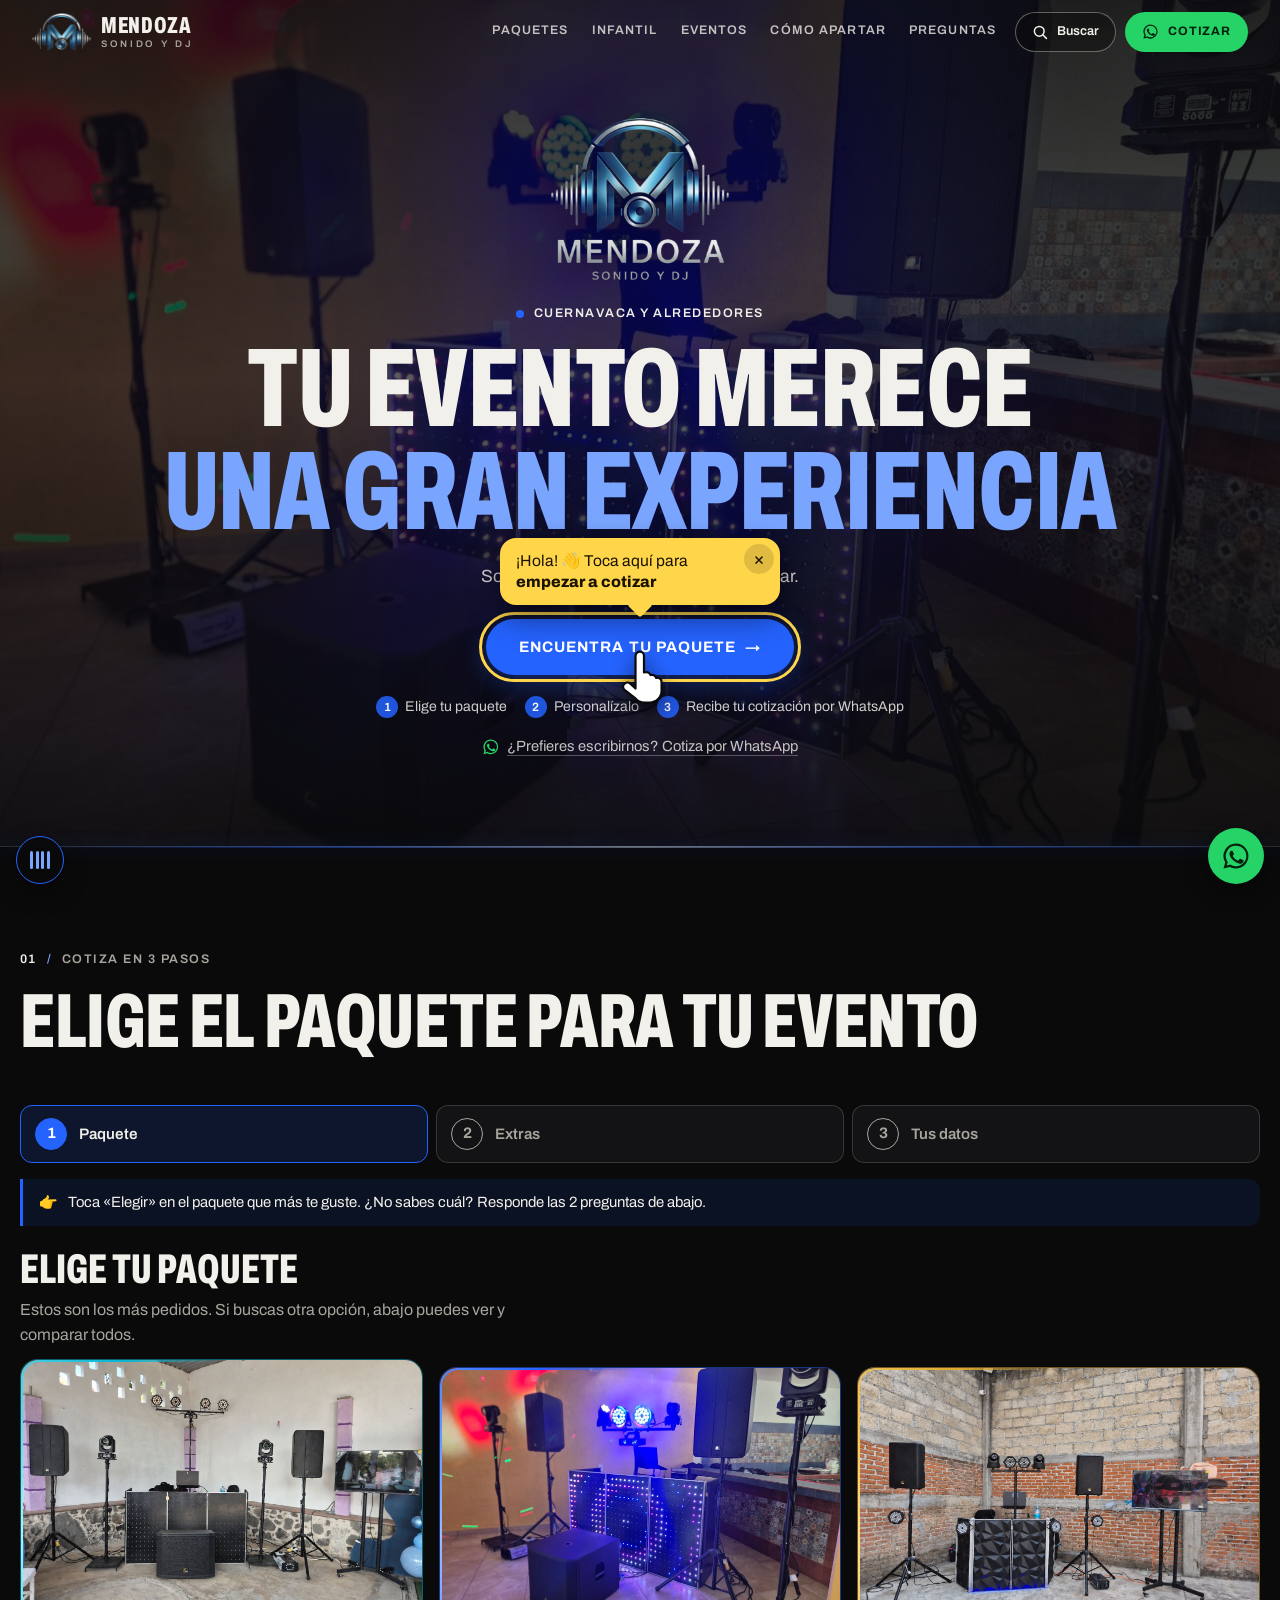
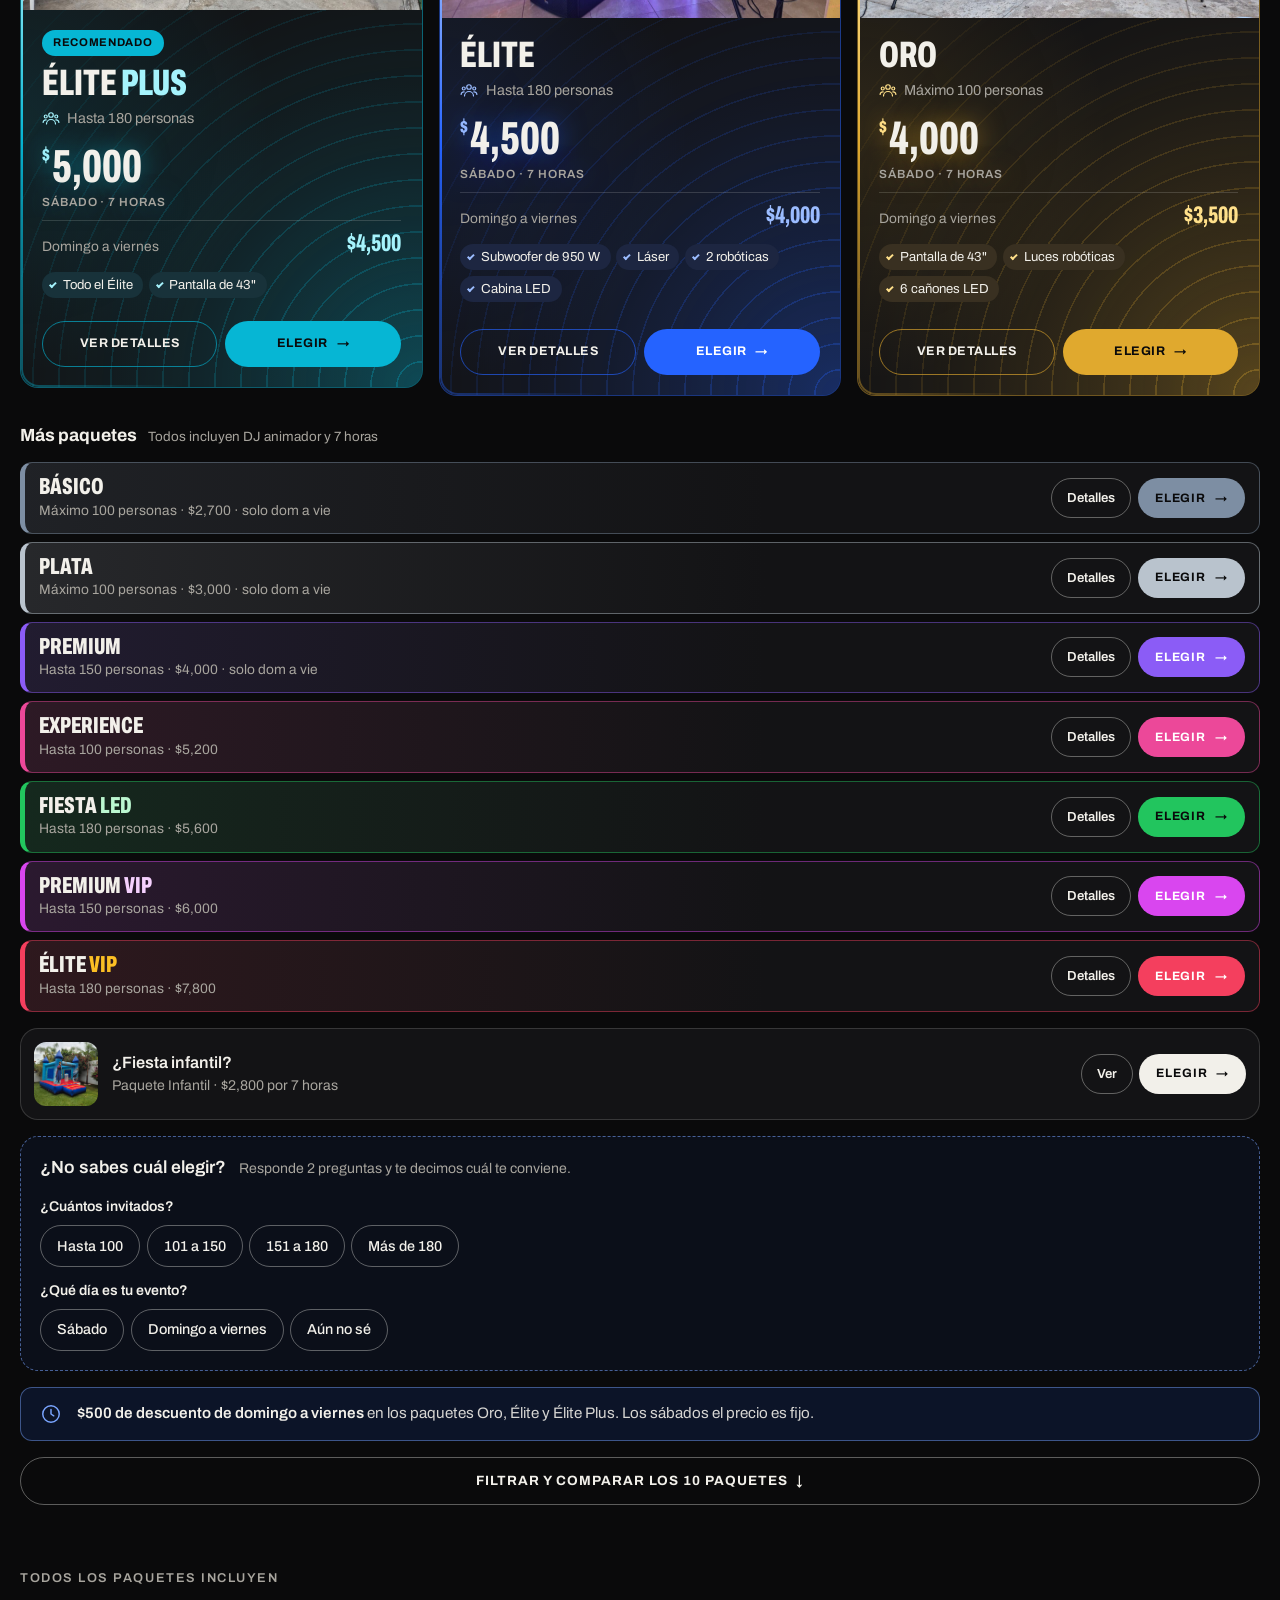
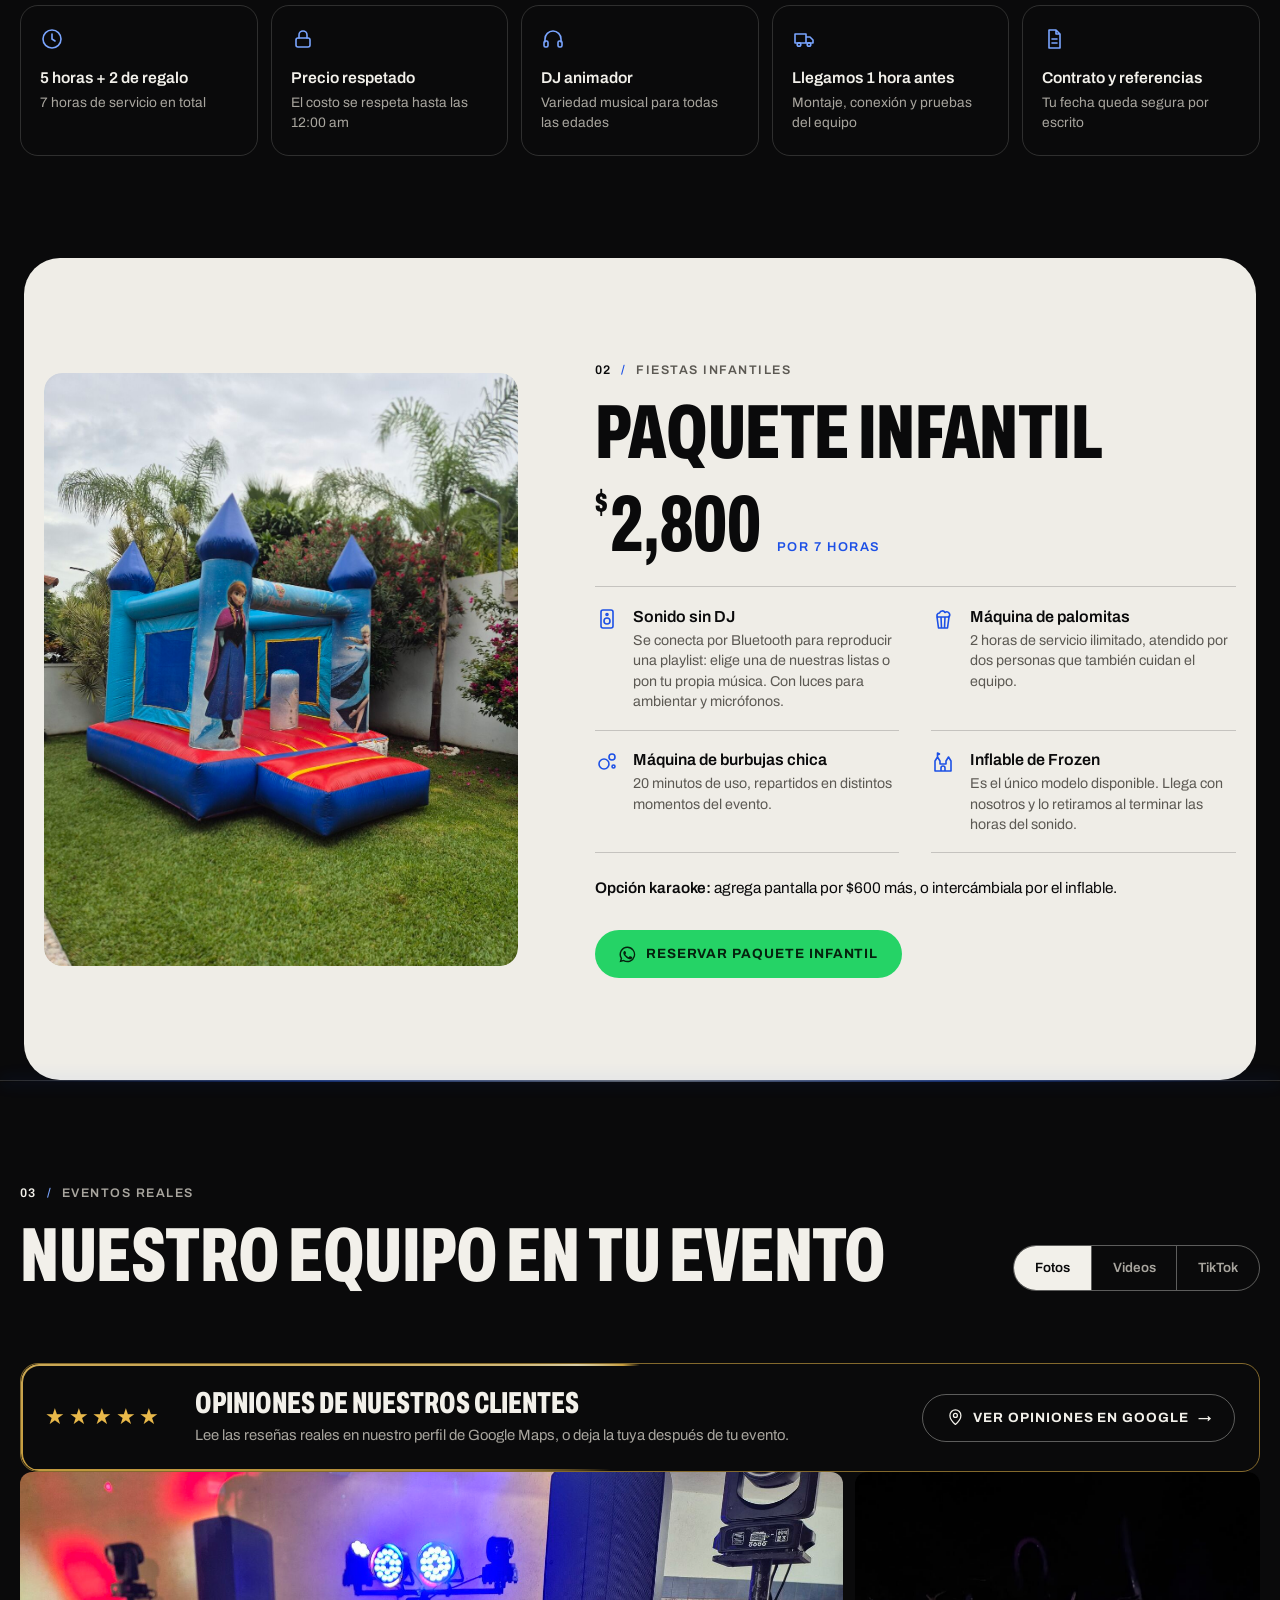
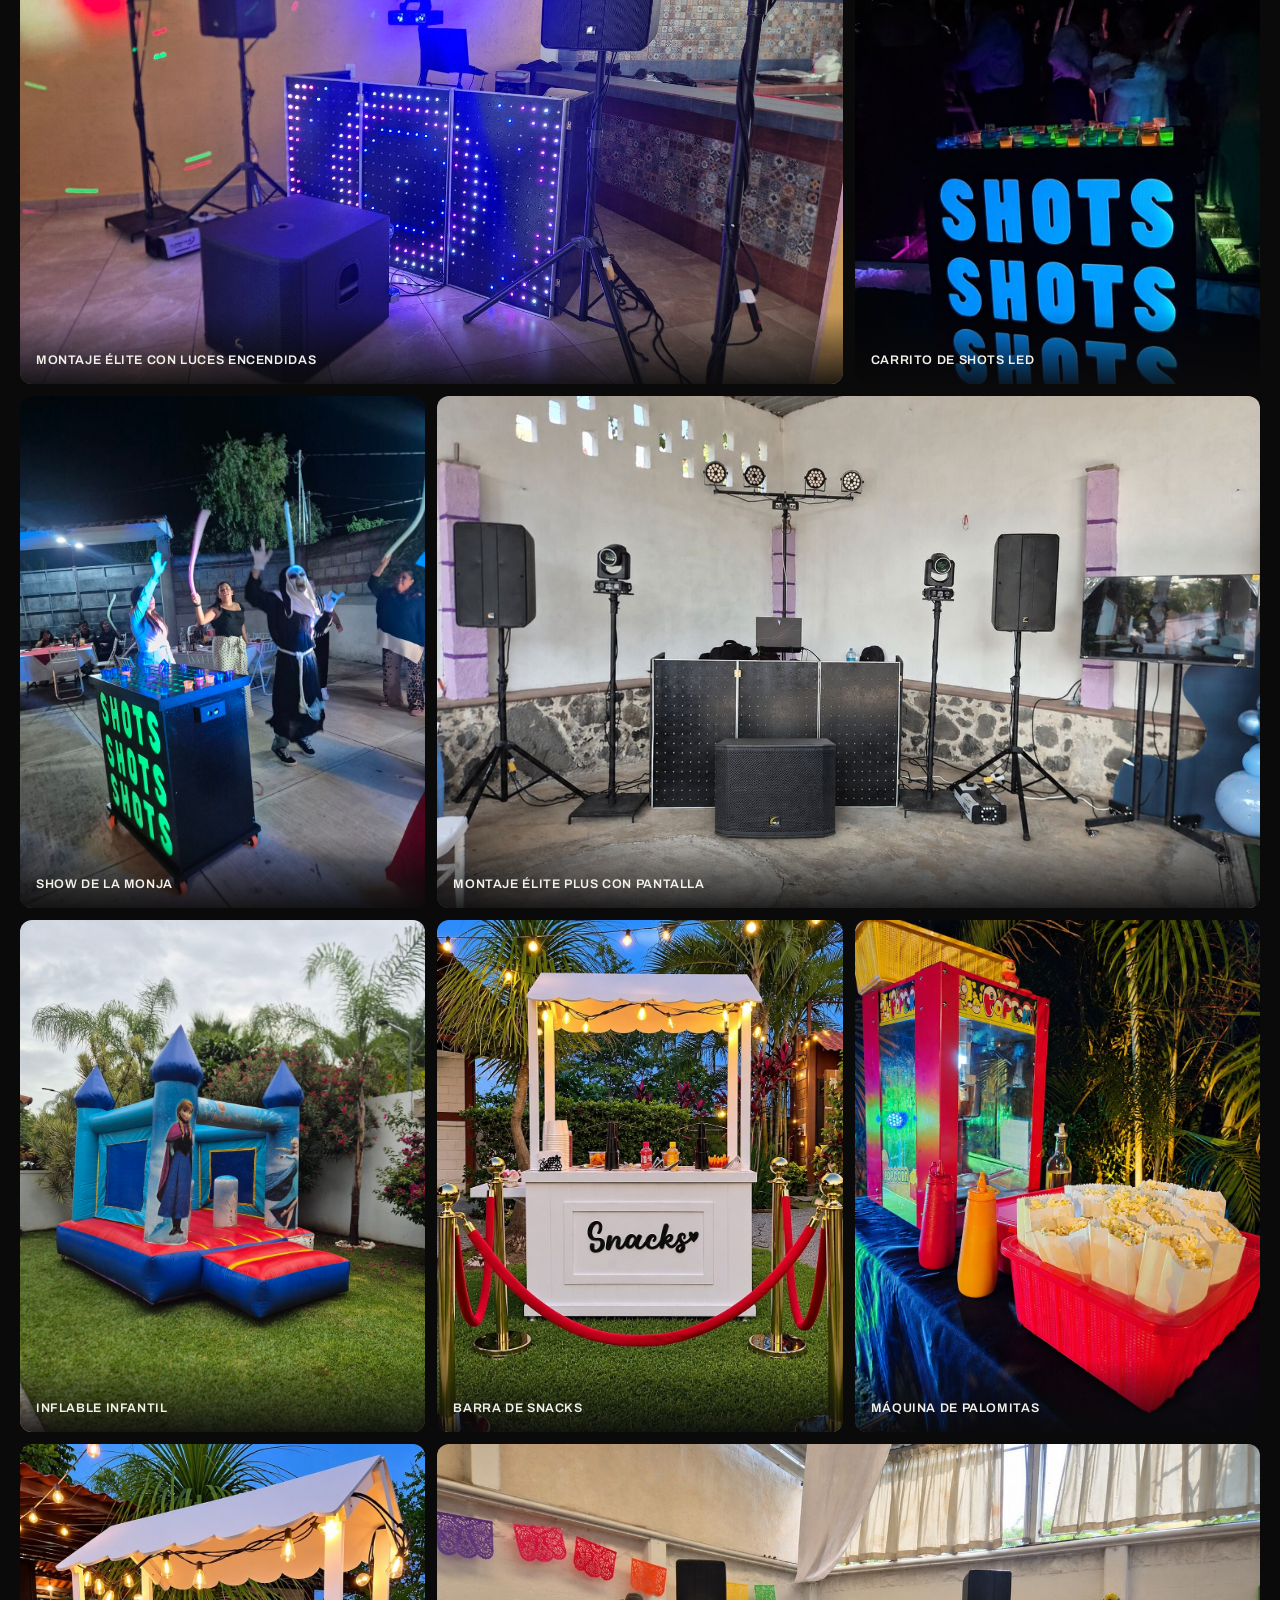
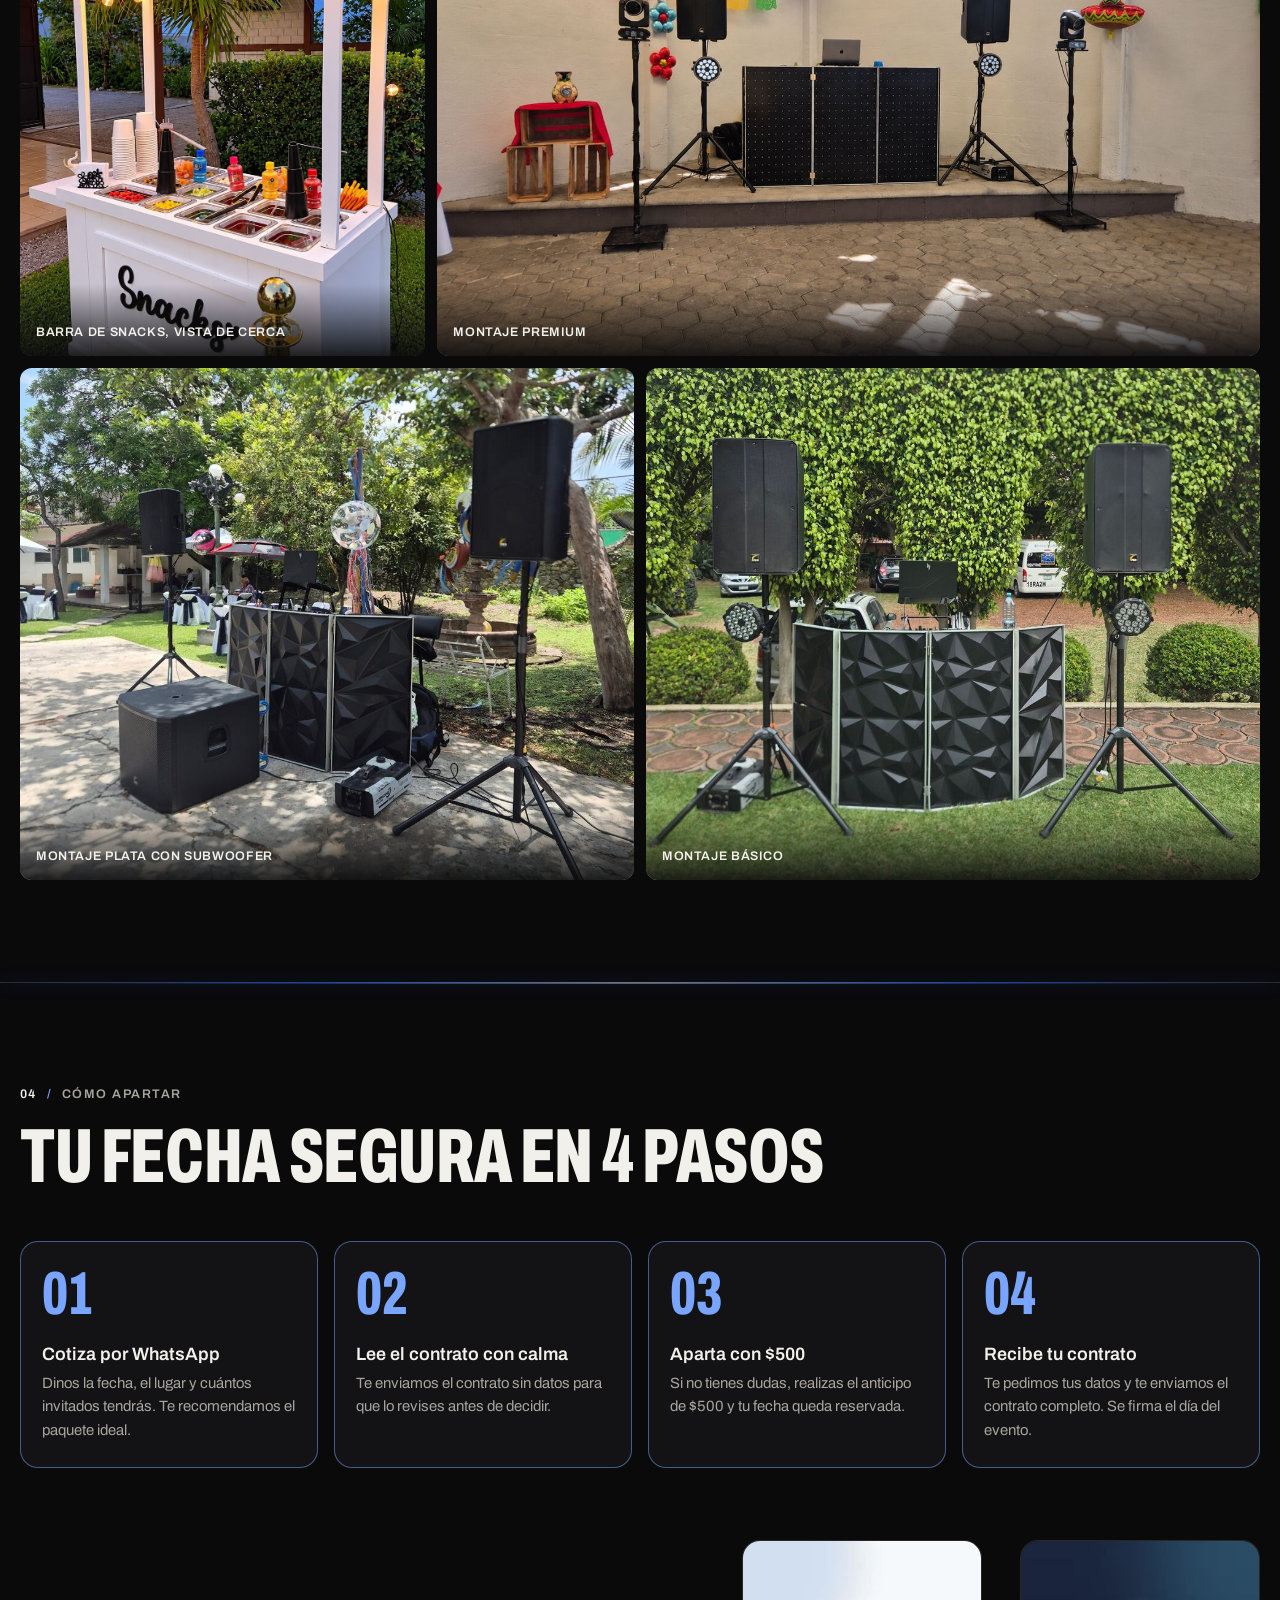
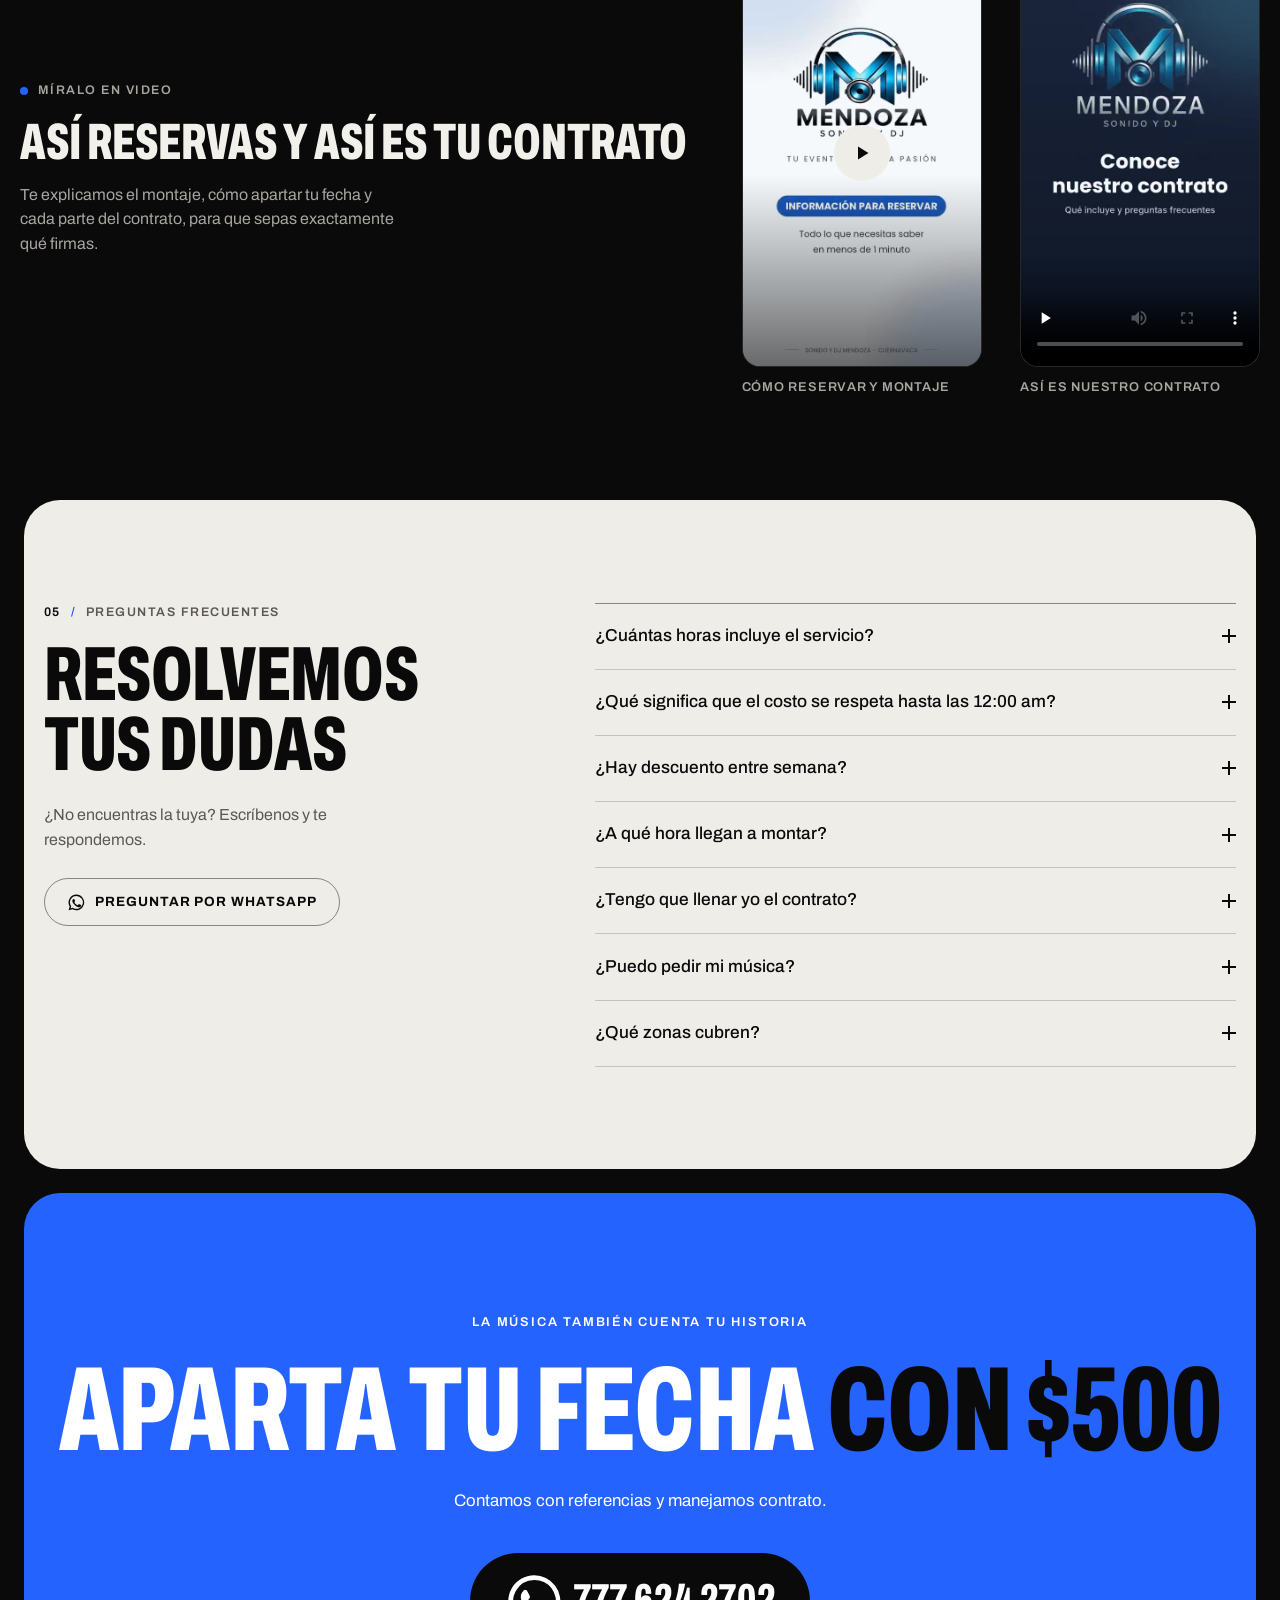
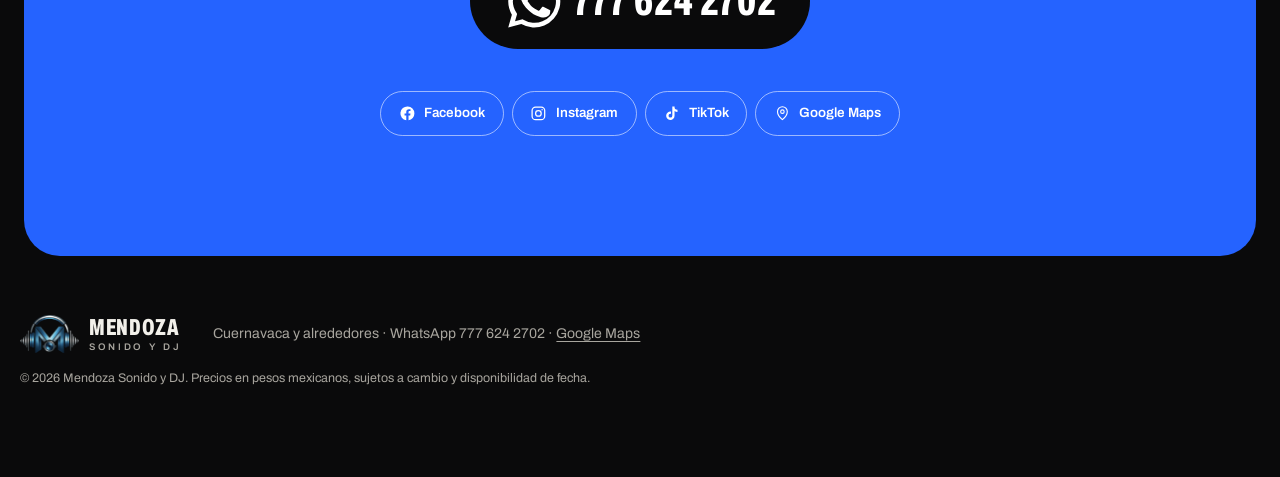
==== commit dc1fde80: "Add files via upload" ====
--- a/index.html
+++ b/index.html
@@ -28,7 +28,7 @@
 <link rel="preconnect" href="https://fonts.googleapis.com">
 <link rel="preconnect" href="https://fonts.gstatic.com" crossorigin>
 <link href="https://fonts.googleapis.com/css2?family=Archivo:wdth,wght@62..125,400..800&display=swap" rel="stylesheet">
-<link rel="stylesheet" href="styles.css">
+<link rel="stylesheet" href="styles.css?v=2711">
 </head>
 <body>
 <!-- Los textos, precios, fotos y videos de esta página viven en contenido.js.
@@ -427,9 +427,9 @@
 
 <!-- contenido.js: contenido de respaldo. firebase-config.js: tu proyecto de Firebase (si está lleno,
      cargar.js trae de ahí lo que publicaste en el panel). cargar.js arranca render.js y script.js. -->
-<script src="contenido.js"></script>
-<script src="firebase-config.js"></script>
-<script src="cargar.js"></script>
+<script src="contenido.js?v=2711"></script>
+<script src="firebase-config.js?v=2711"></script>
+<script src="cargar.js?v=2711"></script>
 <!-- cargar.js carga después render.js, script.js, cotizador.js y efectos.js -->
 </body>
 </html>
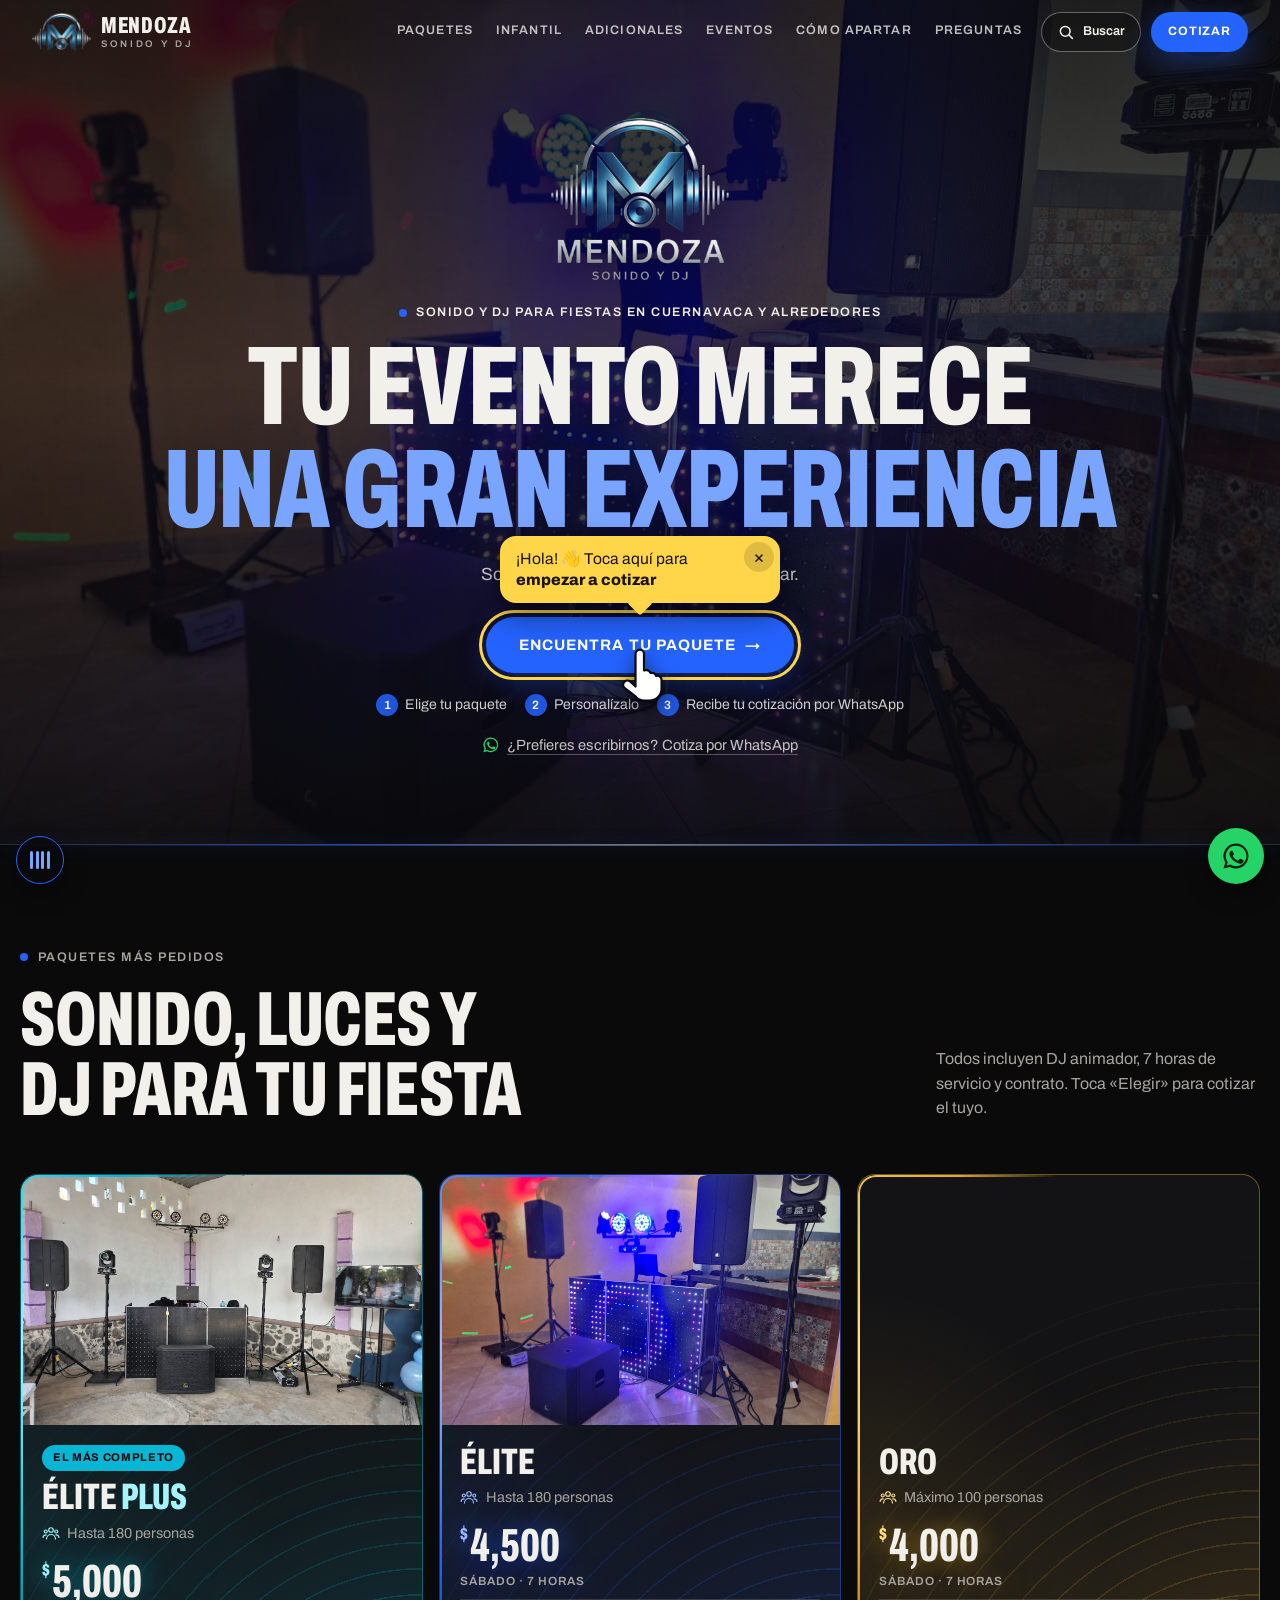
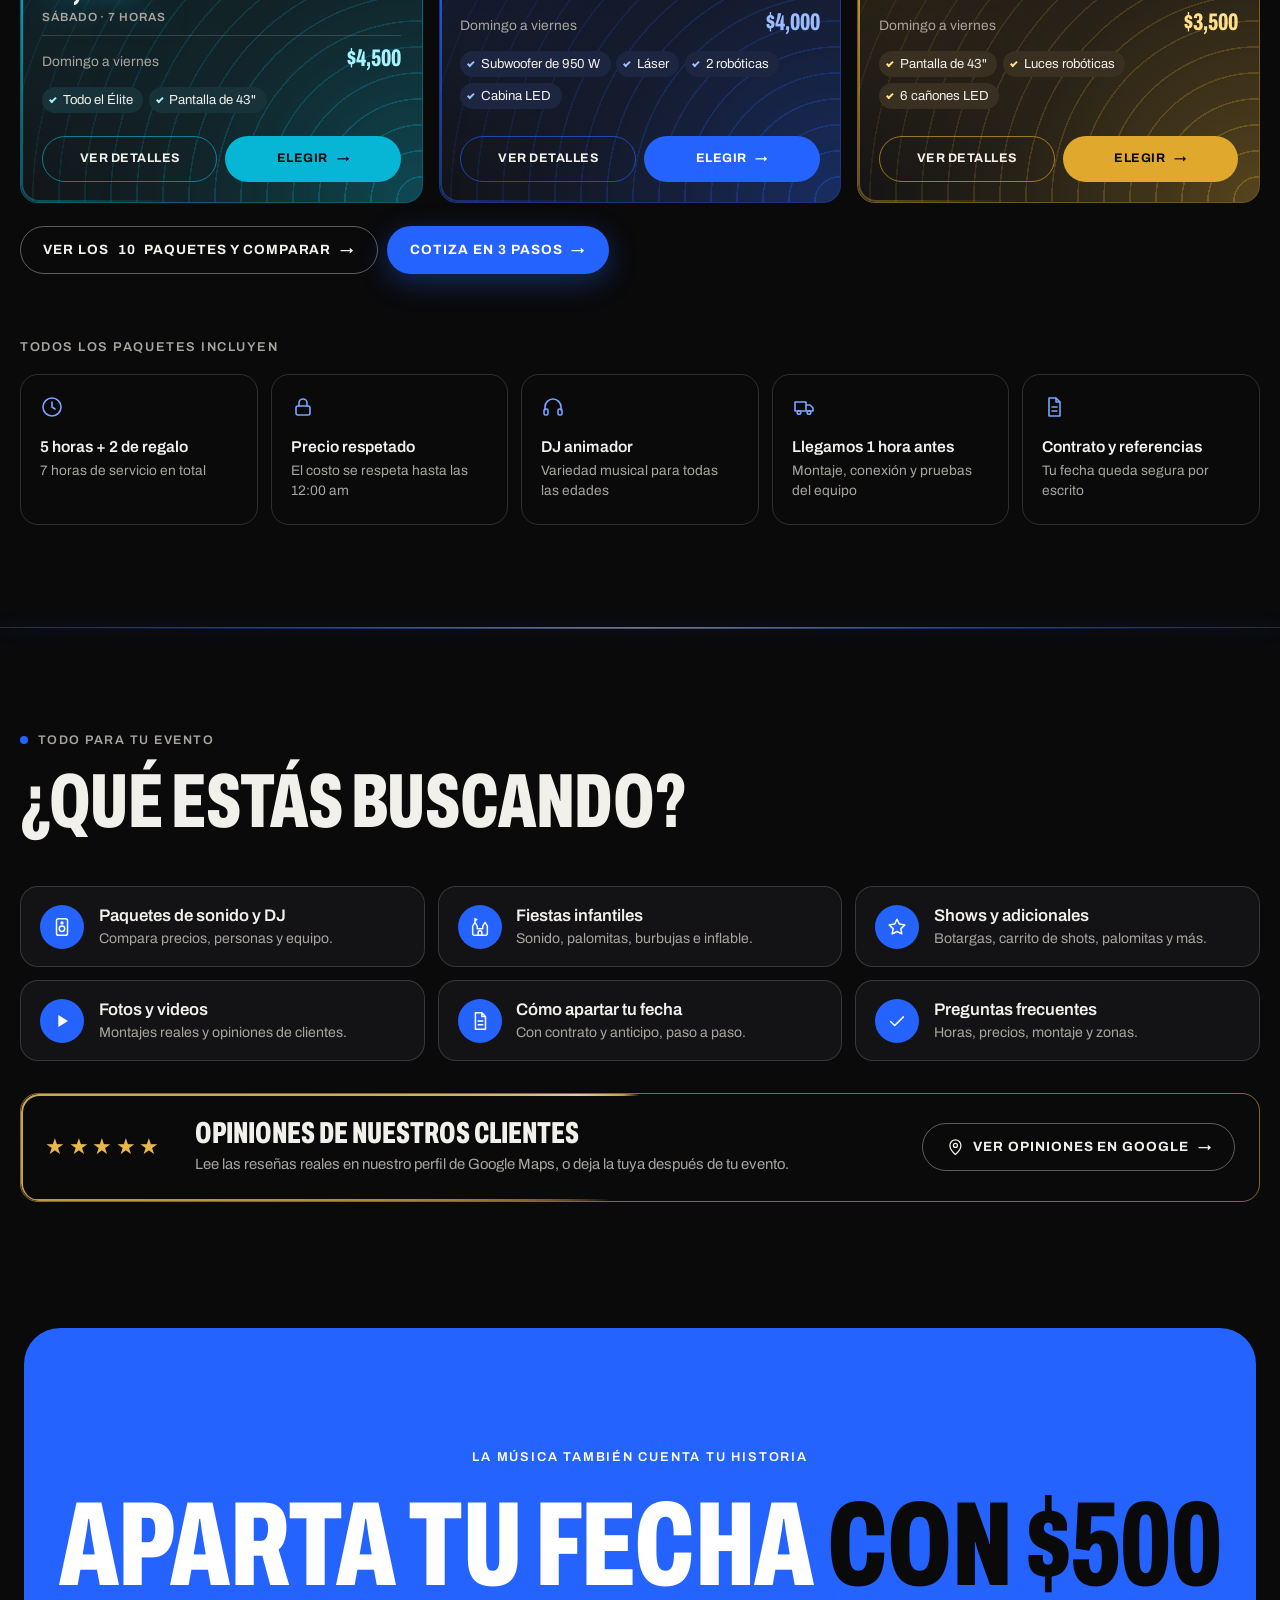
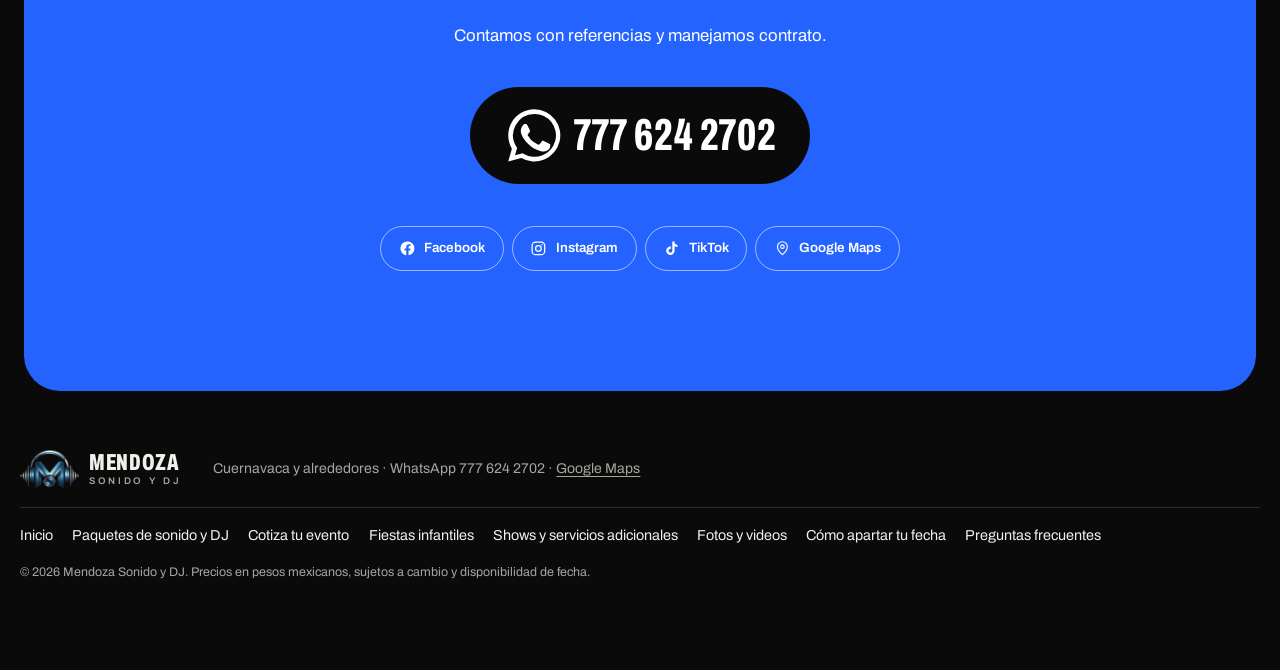
==== commit 991a9567: "Add files via upload" ====
--- a/index.html
+++ b/index.html
@@ -3,75 +3,76 @@
 <head>
 <meta charset="UTF-8">
 <meta name="viewport" content="width=device-width, initial-scale=1">
-<title>Mendoza Sonido y DJ</title>
-<meta name="description" content="Sonido, iluminación y DJ animador para eventos en Cuernavaca y alrededores. Paquetes desde $2,700. 5 horas + 2 de regalo. Aparta con $500.">
+<title>Sonido y DJ para fiestas en Cuernavaca | Mendoza Sonido y DJ</title>
+<meta name="description" content="Renta de sonido, luces y DJ animador para fiestas en Cuernavaca y alrededores. 7 horas de servicio, contrato y anticipo para apartar tu fecha. Cotiza en línea.">
+<meta name="robots" content="index, follow, max-image-preview:large">
 <meta name="theme-color" content="#0a0a0b">
-<meta property="og:title" content="Mendoza Sonido y DJ | Cuernavaca y alrededores">
-<meta property="og:description" content="Música, ambiente y diversión en tus eventos. Paquetes con 5 hrs + 2 de regalo. Aparta con $500.">
-<!-- Vista previa al compartir el enlace (WhatsApp, Facebook, Messenger).
-     La imagen debe llevar la dirección completa: si cambias de dominio, cambia aquí las 3 direcciones. -->
+<link rel="canonical" href="https://sonido-mendoza.vercel.app/">
+<!-- Vista previa al compartir el enlace (WhatsApp, Facebook, Messenger) -->
+<meta property="og:title" content="Sonido y DJ para fiestas en Cuernavaca | Mendoza Sonido y DJ">
+<meta property="og:description" content="Renta de sonido, luces y DJ animador para fiestas en Cuernavaca y alrededores. 7 horas de servicio, contrato y anticipo para apartar tu fecha. Cotiza en línea.">
 <meta property="og:url" content="https://sonido-mendoza.vercel.app/">
 <meta property="og:image" content="https://sonido-mendoza.vercel.app/compartir.jpg">
 <meta property="og:image:secure_url" content="https://sonido-mendoza.vercel.app/compartir.jpg">
 <meta property="og:image:type" content="image/jpeg">
 <meta property="og:image:width" content="1200">
 <meta property="og:image:height" content="630">
-<meta property="og:image:alt" content="Mendoza Sonido y DJ: música, ambiente y diversión en tus eventos">
+<meta property="og:image:alt" content="Mendoza Sonido y DJ: sonido, luces y DJ para fiestas en Cuernavaca">
 <meta property="og:type" content="website">
 <meta property="og:site_name" content="Mendoza Sonido y DJ">
 <meta property="og:locale" content="es_MX">
 <meta name="twitter:card" content="summary_large_image">
 <meta name="twitter:image" content="https://sonido-mendoza.vercel.app/compartir.jpg">
-<link rel="canonical" href="https://sonido-mendoza.vercel.app/">
-<link rel="icon" href="assets/img/icon.png">
-<link rel="apple-touch-icon" href="assets/img/icon.png">
+<link rel="icon" href="/assets/img/icon.png">
+<link rel="apple-touch-icon" href="/assets/img/icon.png">
 <link rel="preconnect" href="https://fonts.googleapis.com">
 <link rel="preconnect" href="https://fonts.gstatic.com" crossorigin>
 <link href="https://fonts.googleapis.com/css2?family=Archivo:wdth,wght@62..125,400..800&display=swap" rel="stylesheet">
-<link rel="stylesheet" href="styles.css?v=2711">
+<link rel="stylesheet" href="/styles.css?v=2712">
+<!-- Datos para Google (los de precios y preguntas se agregan solos con lo publicado en el panel) -->
+<script type="application/ld+json">{"@context":"https://schema.org","@type":"EntertainmentBusiness","@id":"https://sonido-mendoza.vercel.app/#negocio","name":"Mendoza Sonido y DJ","description":"Renta de sonido, iluminación y DJ animador para fiestas y eventos en Cuernavaca y alrededores.","url":"https://sonido-mendoza.vercel.app/","image":"https://sonido-mendoza.vercel.app/compartir.jpg","logo":"https://sonido-mendoza.vercel.app/assets/img/logo.png","telephone":"+52 777 624 2702","address":{"@type":"PostalAddress","addressLocality":"Cuernavaca","addressRegion":"Morelos","addressCountry":"MX"},"areaServed":[{"@type":"City","name":"Cuernavaca"},{"@type":"State","name":"Morelos"}],"sameAs":["https://www.facebook.com/share/1CaPkFyndd/","https://www.instagram.com/sonidoydj_mendoza","https://www.tiktok.com/@sonido.dj.mendoza","https://maps.app.goo.gl/ohjnyHbQTGFCJ8QS6"]}</script>
 </head>
-<body>
-<!-- Los textos, precios, fotos y videos de esta página viven en contenido.js.
-     Para cambiarlos abre admin.html (el panel). Este archivo es solo la estructura. -->
-
+<body data-page="inicio">
+<!-- Página generada con generar-paginas.ps1. Los textos, precios y fotos se editan en el panel (admin.html). -->
 <div class="progress" id="progress" aria-hidden="true"></div>
 
-<!-- ============ MENÚ ============ -->
+<!-- ============ MENÚ (igual en todas las páginas) ============ -->
 <header class="nav" id="nav">
-  <a href="#inicio" class="nav__brand" aria-label="Mendoza Sonido y DJ, inicio">
-    <img src="assets/img/icon-clear.png" alt="" width="240" height="154">
+  <a href="/" class="nav__brand" aria-label="Mendoza Sonido y DJ, inicio">
+    <img src="/assets/img/icon-clear.png" alt="" width="240" height="154">
     <span><b>Mendoza</b><small>Sonido y DJ</small></span>
   </a>
-  <nav class="nav__links" id="navLinks" aria-label="Secciones">
-    <a href="#paquetes">Paquetes</a>
-    <a href="#infantil">Infantil</a>
-    <a href="#galeria">Eventos</a>
-    <a href="#proceso">Cómo apartar</a>
-    <a href="#preguntas">Preguntas</a>
+  <nav class="nav__links" id="navLinks" aria-label="Páginas">
+    <a href="/paquetes" data-page-link="paquetes">Paquetes</a>
+    <a href="/fiestas-infantiles" data-page-link="infantil">Infantil</a>
+    <a href="/servicios-adicionales" data-page-link="adicionales">Adicionales</a>
+    <a href="/galeria" data-page-link="galeria">Eventos</a>
+    <a href="/como-apartar" data-page-link="apartar">Cómo apartar</a>
+    <a href="/preguntas-frecuentes" data-page-link="preguntas">Preguntas</a>
+    <a class="btn btn--main nav__links-cta" href="/cotizar">Cotiza tu evento <span class="arrow">→</span></a>
     <a class="btn btn--wa nav__links-cta" data-wa="Hola, quiero cotizar mi evento con Mendoza Sonido y DJ." href="#"><svg class="ico"><use href="#i-wa"/></svg> Cotizar por WhatsApp</a>
   </nav>
-  <button type="button" class="nav__search" data-search aria-label="Buscar en la página">
+  <button type="button" class="nav__search" data-search aria-label="Buscar en el sitio">
     <svg class="ico"><use href="#i-search"/></svg><span>Buscar</span>
   </button>
-  <a class="btn btn--wa btn--sm nav__cta" data-wa="Hola, quiero cotizar mi evento con Mendoza Sonido y DJ." href="#"><svg class="ico"><use href="#i-wa"/></svg> Cotizar</a>
+  <a class="btn btn--main btn--sm nav__cta" href="/cotizar" data-page-link="cotizar">Cotizar</a>
   <button type="button" class="nav__toggle" id="navToggle" aria-label="Abrir menú" aria-expanded="false" aria-controls="navLinks">
     <span></span><span></span>
   </button>
 </header>
 
 <main>
-
 <!-- ============ INICIO ============ -->
 <section class="hero" id="inicio">
   <img class="hero__bg" id="heroBg" src="assets/img/montaje-luces.jpg" alt="">
   <div class="wrap hero__copy">
     <img class="hero__logo" src="assets/img/logo.png" alt="Mendoza Sonido y DJ" width="560" height="514">
-    <p class="label"><i></i> <span data-t="zona">Cuernavaca y alrededores</span></p>
-    <h1 id="heroTitle">Música, ambiente y diversión <em>en tus eventos</em></h1>
+    <h1 class="label hero__seo"><i></i> <span>Sonido y DJ para fiestas en <span data-t="zona">Cuernavaca y alrededores</span></span></h1>
+    <p class="hero__title" id="heroTitle">Música, ambiente y diversión <em>en tus eventos</em></p>
     <p class="hero__lead" id="heroLead">Sonido profesional, iluminación y DJ animador. Con contrato, referencias y 7 horas de servicio en todos los paquetes.</p>
 
     <div class="hero__cta">
-      <a class="btn btn--main btn--lg" id="heroBtn" href="#paquetes">Encuentra tu paquete <span class="arrow">→</span></a>
+      <a class="btn btn--main btn--lg" id="heroBtn" href="/cotizar">Encuentra tu paquete <span class="arrow">→</span></a>
     </div>
     <ol class="hero__how" aria-label="Cómo funciona">
       <li><b>1</b>Elige tu paquete</li>
@@ -82,144 +83,23 @@
   </div>
 </section>
 
-<!-- ============ PAQUETES Y COTIZADOR ============
-     Paso 1: elegir paquete. Paso 2: adicionales y pequeños extras. Paso 3: datos y envío por WhatsApp.
-     El contenido lo dibuja render.js y la lógica está en cotizador.js. Todo se edita en el panel. -->
-<section class="section" id="paquetes">
+
+
+<!-- ============ PAQUETES MÁS PEDIDOS ============ -->
+<section class="section" id="paquetes-destacados">
   <div class="wrap">
-    <header class="head">
-      <p class="label"><b>01</b><i></i> Cotiza en 3 pasos</p>
-      <h2 id="paqTitle"></h2>
+    <header class="head head--split">
+      <div>
+        <p class="label"><i></i> Paquetes más pedidos</p>
+        <h2>Sonido, luces y DJ <em>para tu fiesta</em></h2>
+      </div>
+      <p class="head__note">Todos incluyen DJ animador, 7 horas de servicio y contrato. Toca «Elegir» para cotizar el tuyo.</p>
     </header>
-
-    <div class="wiz" id="wiz">
-      <ol class="wiz__steps" aria-label="Pasos para cotizar">
-        <li><button type="button" data-go="1" aria-current="step"><b>1</b><span>Paquete<small id="wizPackName"></small></span></button></li>
-        <li><button type="button" data-go="2"><b>2</b><span>Extras<small id="wizExtrasN"></small></span></button></li>
-        <li><button type="button" data-go="3"><b>3</b><span>Tus datos</span></button></li>
-      </ol>
-      <p class="wiz__guide" id="wizGuide" aria-live="polite"></p>
-      <button type="button" class="wiz__tuto" id="tutoBtn" hidden><span aria-hidden="true">👆</span> Ver cómo cotizar paso a paso</button>
-
-      <!-- Paso 1: paquete -->
-      <div class="wiz__panel" data-step="1">
-        <div class="wiz__intro"><h3 id="wiz1T"></h3><p id="wiz1P"></p></div>
-        <div class="packs picks" id="pick"></div>
-        <!-- Los demás paquetes, también para elegir directo -->
-        <div class="morepicks" id="morePicks"></div>
-        <div class="kidpick" id="kidPick"></div>
-        <!-- Asistente: 2 preguntas y te dice qué paquete te conviene -->
-        <div class="helper" id="helper">
-          <div class="helper__head"><b id="helpT">¿No sabes cuál elegir?</b><span id="helpP"></span></div>
-          <div class="helper__q">
-            <p>¿Cuántos invitados?</p>
-            <div class="helper__opts" data-q="inv">
-              <button type="button" data-v="100" aria-pressed="false">Hasta 100</button>
-              <button type="button" data-v="150" aria-pressed="false">101 a 150</button>
-              <button type="button" data-v="180" aria-pressed="false">151 a 180</button>
-              <button type="button" data-v="999" aria-pressed="false">Más de 180</button>
-            </div>
-          </div>
-          <div class="helper__q">
-            <p>¿Qué día es tu evento?</p>
-            <div class="helper__opts" data-q="dia">
-              <button type="button" data-v="sab" aria-pressed="false">Sábado</button>
-              <button type="button" data-v="sem" aria-pressed="false">Domingo a viernes</button>
-              <button type="button" data-v="nose" aria-pressed="false">Aún no sé</button>
-            </div>
-          </div>
-          <div class="helper__res" id="helpRes" aria-live="polite"></div>
-        </div>
-        <p class="deal" id="deal"><svg class="ico"><use href="#i-clock"/></svg><span id="dealText"></span></p>
-        <button type="button" class="btn btn--line wiz__all" id="verTodos" aria-expanded="false" aria-controls="todos"><span id="verTodosT">Filtrar y comparar paquetes</span> <span class="arrow">↓</span></button>
-        <div class="todos" id="todos" hidden>
-          <form class="finder" id="finder" aria-label="Encuentra tu paquete">
-      <div class="finder__head">
-        <p class="finder__title">Encuentra tu paquete</p>
-        <p class="finder__hint">Marca lo que necesitas y te mostramos solo los paquetes que te sirven.</p>
-      </div>
-      <fieldset>
-        <legend><svg class="ico"><use href="#i-people"/></svg> ¿Cuántos invitados?</legend>
-        <div class="opts">
-          <label class="opt"><input type="checkbox" name="inv" value="100"><span>Hasta 100</span></label>
-          <label class="opt"><input type="checkbox" name="inv" value="150"><span>101 a 150</span></label>
-          <label class="opt"><input type="checkbox" name="inv" value="180"><span>151 a 180</span></label>
-        </div>
-      </fieldset>
-      <fieldset>
-        <legend><svg class="ico"><use href="#i-cal"/></svg> ¿Qué día es tu evento?</legend>
-        <div class="opts">
-          <label class="opt"><input type="checkbox" name="dia" value="sab"><span>Sábado</span></label>
-          <label class="opt"><input type="checkbox" name="dia" value="sem"><span>Domingo a viernes</span></label>
-        </div>
-      </fieldset>
-      <fieldset>
-        <legend><svg class="ico"><use href="#i-check"/></svg> ¿Qué quieres que incluya?</legend>
-        <div class="opts">
-          <label class="opt"><input type="checkbox" name="inc" value="pantalla"><span>Pantalla</span></label>
-          <label class="opt"><input type="checkbox" name="inc" value="sub"><span>Subwoofer</span></label>
-          <label class="opt"><input type="checkbox" name="inc" value="shots"><span>Carrito de shots</span></label>
-          <label class="opt"><input type="checkbox" name="inc" value="show"><span>Show o botarga</span></label>
-          <label class="opt"><input type="checkbox" name="inc" value="palomitas"><span>Palomitas</span></label>
-        </div>
-      </fieldset>
-      <div class="finder__res">
-        <p aria-live="polite"><b id="fCount"></b> <span id="fNote">Del más sencillo al más completo.</span></p>
-        <button type="button" class="tbtn" id="fReset" hidden>Quitar filtros ×</button>
-      </div>
-    </form>
-          <div class="finder__empty" id="fEmpty" hidden>
-      <p><b>Ningún paquete tiene todo eso junto.</b> Quita algún filtro o escríbenos y lo armamos a tu medida.</p>
-      <a class="btn btn--wa" id="fAsk" data-wa="Hola, quiero cotizar mi evento con Mendoza Sonido y DJ." href="#"><svg class="ico"><use href="#i-wa"/></svg> Armar mi paquete</a>
-    </div>
-          <!-- Aquí se dibujan los grupos de paquetes y la tabla para comparar -->
-          <div id="grupos"></div>
-        </div>
-      </div>
-
-      <!-- Paso 2: complementa tu evento -->
-      <div class="wiz__panel" data-step="2" hidden>
-        <div class="wiz__intro"><h3 id="wiz2T"></h3><p id="wiz2P"></p></div>
-        <p class="wiz__hint" id="wizNoPack" hidden>Primero elige tu paquete: así te mostramos solo lo que combina con él. <button type="button" class="tbtn" data-go="1">Elegir paquete</button></p>
-        <div class="qopts" id="qopts"></div>
-        <div class="qsmall" id="qsmall">
-          <h4 id="wizSmallT"></h4>
-          <p id="wizSmallP"></p>
-          <div class="qchips" id="qchips"></div>
-        </div>
-        <div class="wiz__nav">
-          <button type="button" class="btn btn--ghost" data-go="1">← Paquete</button>
-          <button type="button" class="btn btn--main" data-go="3">Continuar <span class="arrow">→</span></button>
-        </div>
-      </div>
-
-      <!-- Paso 3: datos del evento -->
-      <div class="wiz__panel" data-step="3" hidden>
-        <div class="wiz__intro"><h3 id="wiz3T"></h3><p id="wiz3P"></p></div>
-        <form class="wform" id="wizForm" novalidate>
-          <label><span>Fecha del evento <em>*</em></span><input type="date" name="fecha" required></label>
-          <label><span>Zona o colonia del evento <em>*</em></span><input type="text" name="lugar" placeholder="Ej. Jiutepec, centro de Cuernavaca" autocomplete="off" required></label>
-          <label class="wform__wide"><span>Tu nombre <small>(opcional)</small></span><input type="text" name="nombre" autocomplete="name"></label>
-        </form>
-        <p class="wiz__warn" id="wizWarn" aria-live="polite" hidden></p>
-        <div class="wsum" id="wizSum"></div>
-        <p class="wiz__note" id="wizNote"></p>
-        <div class="wiz__nav">
-          <button type="button" class="btn btn--ghost" data-go="2">← Extras</button>
-          <a class="btn btn--wa" id="wizSend" href="#" target="_blank" rel="noopener"><svg class="ico"><use href="#i-wa"/></svg> <span id="wizSendT">Solicitar mi cotización</span></a>
-        </div>
-        <p class="wiz__err" id="wizErr" aria-live="assertive"></p>
-        <div class="wiz__done" id="wizDone" role="status" hidden></div>
-        <div class="next" id="wizNext"></div>
-      </div>
-
-      <!-- Resumen fijo con el total -->
-      <div class="wiz__bar" id="wizBar" hidden>
-        <p><span id="wizBarItems"></span><b id="wizBarTotal"></b></p>
-        <button type="button" class="btn btn--main btn--sm" id="wizBarGo">Continuar <span class="arrow">→</span></button>
-      </div>
-    </div>
-
+    <div class="packs" id="destacados"></div>
+    <div class="morelink">
+      <a class="btn btn--line" href="/paquetes">Ver los <span id="destacadosN">10</span> paquetes y comparar <span class="arrow">→</span></a>
+      <a class="btn btn--main" href="/cotizar">Cotiza en 3 pasos <span class="arrow">→</span></a>
+    </div>
     <div class="incl">
       <h3>Todos los paquetes incluyen</h3>
       <ul class="always" id="incluyen"></ul>
@@ -227,75 +107,25 @@
   </div>
 </section>
 
-<!-- ============ INFANTIL ============ -->
-<section class="section section--paper kids" id="infantil">
-  <div class="wrap kids__grid" id="kids"></div>
-</section>
-
-<!-- ============ GALERÍA ============ -->
-<section class="section" id="galeria">
+<!-- ============ TODO PARA TU EVENTO (enlaces a cada página) ============ -->
+<section class="section" id="todo">
   <div class="wrap">
-    <header class="head head--split">
-      <div>
-        <p class="label"><b>03</b><i></i> Eventos reales</p>
-        <h2 id="galTitle"></h2>
-      </div>
-      <div class="gtabs" role="tablist" aria-label="Galería">
-        <button role="tab" aria-selected="true" class="is-on" data-gtab="g-fotos">Fotos</button>
-        <button role="tab" aria-selected="false" data-gtab="g-videos">Videos</button>
-        <button role="tab" aria-selected="false" data-gtab="g-tiktok">TikTok</button>
-      </div>
+    <header class="head">
+      <p class="label"><i></i> Todo para tu evento</p>
+      <h2>¿Qué estás <em>buscando?</em></h2>
     </header>
-
+    <nav class="hub" aria-label="Lo que ofrecemos">
+      <a href="/paquetes"><svg class="ico"><use href="#i-speaker"/></svg><b>Paquetes de sonido y DJ</b><span>Compara precios, personas y equipo.</span></a>
+      <a href="/fiestas-infantiles"><svg class="ico"><use href="#i-castle"/></svg><b>Fiestas infantiles</b><span>Sonido, palomitas, burbujas e inflable.</span></a>
+      <a href="/servicios-adicionales"><svg class="ico"><use href="#i-star"/></svg><b>Shows y adicionales</b><span>Botargas, carrito de shots, palomitas y más.</span></a>
+      <a href="/galeria"><svg class="ico"><use href="#i-play"/></svg><b>Fotos y videos</b><span>Montajes reales y opiniones de clientes.</span></a>
+      <a href="/como-apartar"><svg class="ico"><use href="#i-doc"/></svg><b>Cómo apartar tu fecha</b><span>Con contrato y anticipo, paso a paso.</span></a>
+      <a href="/preguntas-frecuentes"><svg class="ico"><use href="#i-check"/></svg><b>Preguntas frecuentes</b><span>Horas, precios, montaje y zonas.</span></a>
+    </nav>
     <!-- Reseñas de clientes -->
     <aside class="reviews" id="resenas"></aside>
-
-    <div class="gpanel" id="g-fotos" role="tabpanel">
-      <div class="gallery" id="gallery"></div>
-      <p class="gmore"><button type="button" class="btn btn--line" id="gMore">Ver todas las fotos <span class="arrow">↓</span></button></p>
-    </div>
-
-    <div class="gpanel" id="g-videos" role="tabpanel" hidden>
-      <div class="vnav">
-        <button id="vPrev" aria-label="Videos anteriores">←</button>
-        <button id="vNext" aria-label="Más videos">→</button>
-      </div>
-      <div class="videos" id="videos"></div>
-    </div>
-
-    <div class="gpanel" id="g-tiktok" role="tabpanel" hidden>
-      <div class="videos" id="tiktoks"></div>
-      <p class="after"><a class="btn btn--line" id="tkMore" href="#" target="_blank" rel="noopener"><svg class="ico"><use href="#i-tt"/></svg> Ver más en <span id="tkUser"></span> <span class="arrow">→</span></a></p>
-    </div>
-
-  </div>
-</section>
-
-<!-- ============ CÓMO APARTAR ============ -->
-<section class="section" id="proceso">
-  <div class="wrap">
-    <header class="head">
-      <p class="label"><b>04</b><i></i> Cómo apartar</p>
-      <h2 id="aparTitle"></h2>
-    </header>
-    <ol class="steps" id="pasos"></ol>
-    <div class="pvideos" id="pvideos"></div>
-  </div>
-</section>
-
-<!-- ============ PREGUNTAS ============ -->
-<section class="section section--paper" id="preguntas">
-  <div class="wrap qa">
-    <header class="head">
-      <p class="label"><b>05</b><i></i> Preguntas frecuentes</p>
-      <h2 id="faqTitle"></h2>
-      <p class="head__sub">¿No encuentras la tuya? Escríbenos y te respondemos.</p>
-      <a class="btn btn--line" data-wa="Hola, tengo una duda sobre sus paquetes." href="#"><svg class="ico"><use href="#i-wa"/></svg> Preguntar por WhatsApp</a>
-    </header>
-    <div class="faq" id="faq"></div>
-  </div>
-</section>
-
+  </div>
+</section>
 <!-- ============ CONTACTO ============ -->
 <section class="cta" id="contacto">
   <div class="wrap cta__box" id="contactBox"></div>
@@ -304,12 +134,24 @@
 </main>
 
 <footer class="footer">
-  <div class="wrap footer__row">
-    <a href="#inicio" class="nav__brand">
-      <img src="assets/img/icon-clear.png" alt="" width="240" height="154">
-      <span><b>Mendoza</b><small>Sonido y DJ</small></span>
-    </a>
-    <p id="footInfo"></p>
+  <div class="wrap">
+    <div class="footer__row">
+      <a href="/" class="nav__brand">
+        <img src="/assets/img/icon-clear.png" alt="" width="240" height="154">
+        <span><b>Mendoza</b><small>Sonido y DJ</small></span>
+      </a>
+      <p id="footInfo"></p>
+    </div>
+    <nav class="footer__links" aria-label="Páginas del sitio">
+      <a href="/">Inicio</a>
+      <a href="/paquetes">Paquetes de sonido y DJ</a>
+      <a href="/cotizar">Cotiza tu evento</a>
+      <a href="/fiestas-infantiles">Fiestas infantiles</a>
+      <a href="/servicios-adicionales">Shows y servicios adicionales</a>
+      <a href="/galeria">Fotos y videos</a>
+      <a href="/como-apartar">Cómo apartar tu fecha</a>
+      <a href="/preguntas-frecuentes">Preguntas frecuentes</a>
+    </nav>
     <p class="footer__small">© <span id="year">2026</span> Mendoza Sonido y DJ. <span id="footNote"></span></p>
   </div>
 </footer>
@@ -321,14 +163,14 @@
 
 <!-- Barra inferior (celular) -->
 <nav class="dock" id="dock" aria-label="Accesos rápidos">
-  <a href="#paquetes"><svg class="ico"><use href="#i-speaker"/></svg><span>Paquetes</span></a>
-  <a href="#paquetes" id="dockQuote"><svg class="ico"><use href="#i-cart"/></svg><span>Cotización</span><b class="dock__n" id="dockN" hidden></b></a>
+  <a href="/paquetes" data-page-link="paquetes"><svg class="ico"><use href="#i-speaker"/></svg><span>Paquetes</span></a>
+  <a href="/cotizar" id="dockQuote" data-page-link="cotizar"><svg class="ico"><use href="#i-cart"/></svg><span>Cotizar</span><b class="dock__n" id="dockN" hidden></b></a>
   <button type="button" data-search><svg class="ico"><use href="#i-search"/></svg><span>Buscar</span></button>
-  <a class="dock__wa" data-wa="Hola, quiero cotizar mi evento con Mendoza Sonido y DJ." href="#"><svg class="ico"><use href="#i-wa"/></svg><span>Cotizar</span></a>
+  <a class="dock__wa" data-wa="Hola, quiero cotizar mi evento con Mendoza Sonido y DJ." href="#"><svg class="ico"><use href="#i-wa"/></svg><span>WhatsApp</span></a>
 </nav>
 
 <!-- Buscador -->
-<dialog class="search" id="search" aria-label="Buscar en la página">
+<dialog class="search" id="search" aria-label="Buscar en el sitio">
   <form class="search__bar" id="sForm" role="search">
     <svg class="ico"><use href="#i-search"/></svg>
     <input type="search" id="sInput" placeholder="Pantalla, shots, 150 personas, anticipo…" autocomplete="off" enterkeyhint="search" aria-label="¿Qué buscas?">
@@ -427,9 +269,9 @@
 
 <!-- contenido.js: contenido de respaldo. firebase-config.js: tu proyecto de Firebase (si está lleno,
      cargar.js trae de ahí lo que publicaste en el panel). cargar.js arranca render.js y script.js. -->
-<script src="contenido.js?v=2711"></script>
-<script src="firebase-config.js?v=2711"></script>
-<script src="cargar.js?v=2711"></script>
+<script src="contenido.js?v=2712"></script>
+<script src="firebase-config.js?v=2712"></script>
+<script src="cargar.js?v=2712"></script>
 <!-- cargar.js carga después render.js, script.js, cotizador.js y efectos.js -->
 </body>
 </html>
--- a/styles.css
+++ b/styles.css
@@ -1019,4 +1019,57 @@
 .mpick__a { display: flex; gap: 0.4rem; }
 .mpick .btn--pack { background: var(--pc, var(--text)); color: var(--pt, var(--ink)); }
 .mpick.is-sel { border-color: var(--pc, var(--blue)); box-shadow: 0 0 0 2px var(--pc, var(--blue)), 0 0 30px color-mix(in srgb, var(--pc, var(--blue)) 40%, transparent); }
-@media (max-width: 520px) { .mpick__a { width: 100%; } .mpick__a .btn { flex: 1; } }+@media (max-width: 520px) { .mpick__a { width: 100%; } .mpick__a .btn { flex: 1; } }
+
+/* =====================================================================
+   VARIAS PÁGINAS: encabezado de cada página, inicio y pie
+   ===================================================================== */
+/* Portada: el título para Google (h1) es la línea pequeña; el texto grande es editable en el panel */
+.hero h1.label { font-stretch: 100%; font-size: 0.78rem; font-weight: 600; line-height: 1.4; letter-spacing: 0.12em; text-transform: uppercase; max-width: none; justify-content: center; color: var(--text); margin-bottom: 0.9rem; }
+.hero__title { font-stretch: 62%; font-weight: 800; text-transform: uppercase; line-height: 0.92; letter-spacing: -0.005em; text-wrap: balance; font-size: clamp(2.7rem, 9.4vw, 7rem); max-width: 12.5em; }
+.hero__title em { font-style: normal; color: var(--blue-ink); }
+/* Encabezado de las páginas interiores */
+.phead { padding: calc(var(--nav-h) + clamp(1.6rem, 5vw, 3rem)) 0 clamp(1.4rem, 4vw, 2.4rem); background: radial-gradient(120% 80% at 50% 0%, rgba(37, 99, 255, 0.18), transparent 60%); border-bottom: 1px solid var(--line); }
+.phead h1 { font-size: clamp(2.3rem, 7vw, 4.6rem); max-width: 18ch; }
+.phead p { margin-top: 1rem; max-width: 64ch; color: rgba(242, 240, 234, 0.82); font-size: clamp(0.98rem, 2.2vw, 1.08rem); }
+.crumbs { display: flex; flex-wrap: wrap; gap: 0.4rem; margin-bottom: 0.9rem; font-size: 0.84rem; color: var(--muted); }
+.crumbs a { color: var(--blue-ink); }
+.crumbs a:hover { text-decoration: underline; text-underline-offset: 3px; }
+.section--tight { padding-top: clamp(2rem, 5vw, 3.4rem); }
+/* Inicio: botones bajo los paquetes destacados */
+.morelink { display: flex; flex-wrap: wrap; gap: 0.6rem; margin-top: 1.4rem; }
+@media (max-width: 520px) { .morelink .btn { flex: 1 1 100%; } }
+/* Inicio: enlaces a cada página */
+.hub { display: grid; grid-template-columns: repeat(3, minmax(0, 1fr)); gap: 0.8rem; }
+.hub--2 { grid-template-columns: repeat(2, minmax(0, 1fr)); }
+.hub a { display: grid; grid-template-columns: auto 1fr; column-gap: 0.9rem; align-items: center; padding: 1.1rem 1.2rem; border: 1px solid var(--line); border-radius: var(--r); background: var(--surface); transition: border-color 0.2s, background 0.2s, transform 0.2s var(--ease); }
+.hub .ico { grid-row: span 2; width: 44px; height: 44px; padding: 11px; border-radius: 50%; background: var(--blue); color: #fff; }
+.hub b { font-size: 1.05rem; line-height: 1.25; }
+.hub span { font-size: 0.88rem; color: var(--muted); line-height: 1.35; }
+.hub a:hover { border-color: var(--blue-ink); background: var(--ink-3); transform: translateY(-2px); }
+@media (max-width: 900px) { .hub { grid-template-columns: repeat(2, minmax(0, 1fr)); } }
+@media (max-width: 560px) { .hub, .hub--2 { grid-template-columns: 1fr; } }
+#todo .reviews { margin-top: 2rem; }
+/* Servicios adicionales: lista de pequeños extras */
+.chicos:empty { display: none; }
+.chicos h3 { font-size: 1.15rem; font-weight: 700; margin-bottom: 0.8rem; }
+.chicos ul { display: grid; grid-template-columns: repeat(auto-fill, minmax(220px, 1fr)); gap: 0.5rem; }
+.chicos li { display: flex; flex-direction: column; padding: 0.75rem 0.95rem; border: 1px solid var(--line); border-radius: var(--r-sm); background: var(--surface); }
+.chicos li b { font-size: 0.98rem; }
+.chicos li span { font-size: 0.84rem; color: var(--muted); }
+/* Llamado a cotizar al final de cada página */
+.nextstep { padding: clamp(2rem, 6vw, 3.4rem) 0; border-top: 1px solid var(--line); }
+.nextstep .wrap { display: flex; flex-wrap: wrap; align-items: center; justify-content: space-between; gap: 1rem 2rem; }
+.nextstep p { font-stretch: 62%; font-weight: 800; font-size: clamp(1.7rem, 4.6vw, 2.6rem); line-height: 1; text-transform: uppercase; }
+.nextstep p span { display: block; margin-top: 0.4rem; font-stretch: 100%; font-weight: 400; font-size: 0.98rem; line-height: 1.4; text-transform: none; color: var(--muted); }
+@media (max-width: 520px) { .nextstep .btn { width: 100%; } }
+/* Pie con enlaces a todas las páginas */
+.footer__links { display: flex; flex-wrap: wrap; gap: 0.4rem 1.2rem; margin: 1.2rem 0 1rem; padding-top: 1rem; border-top: 1px solid var(--line); }
+.footer__links a { color: var(--text); font-size: 0.9rem; }
+.footer__links a:hover { color: var(--blue-ink); }
+/* Menú: página actual */
+.nav__links a[aria-current="page"] { color: var(--text); border-color: var(--blue); }
+.dock a[aria-current="page"] { color: var(--text); }
+.dock a[aria-current="page"] .ico { color: var(--blue-ink); }
+.nav__cta[aria-current="page"] { box-shadow: 0 0 0 2px #fff inset; }
+@media (min-width: 1021px) and (max-width: 1240px) { .nav__links { gap: 0.9rem; font-size: 0.72rem; letter-spacing: 0.06em; } }
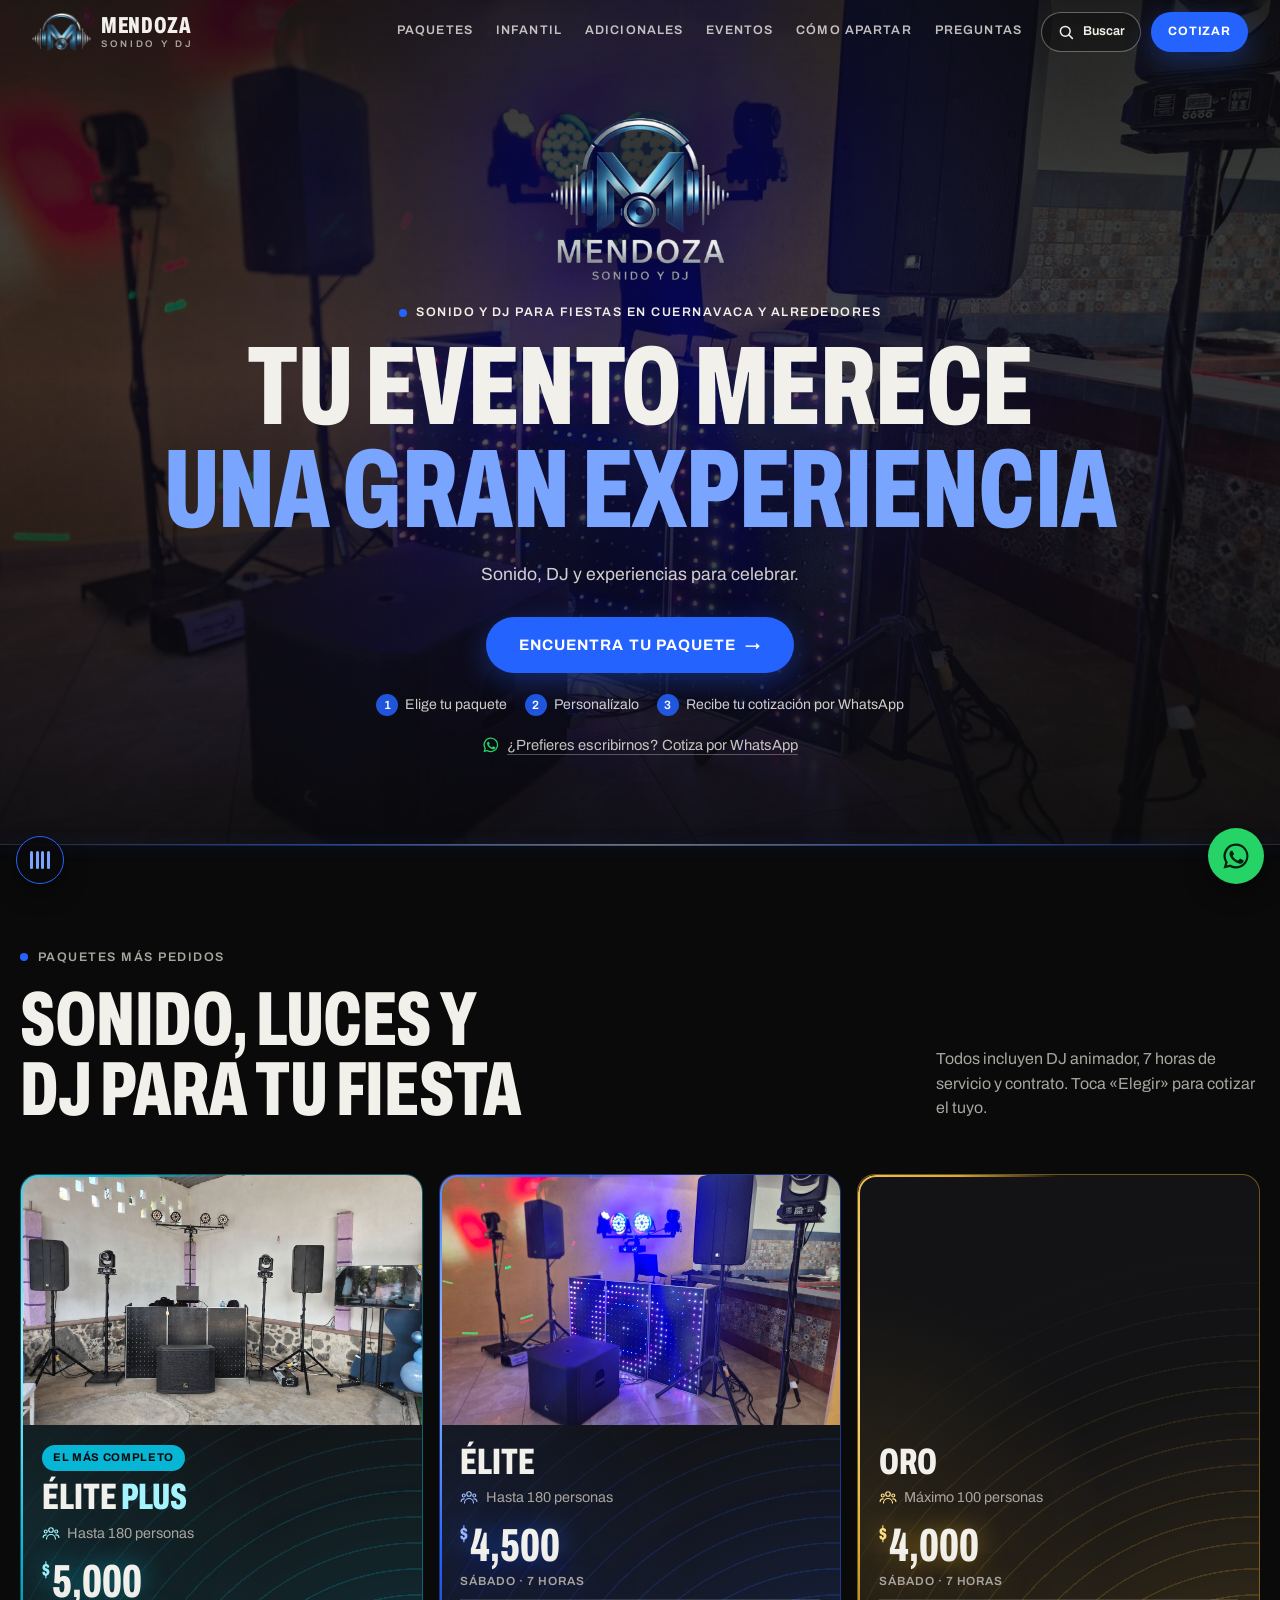
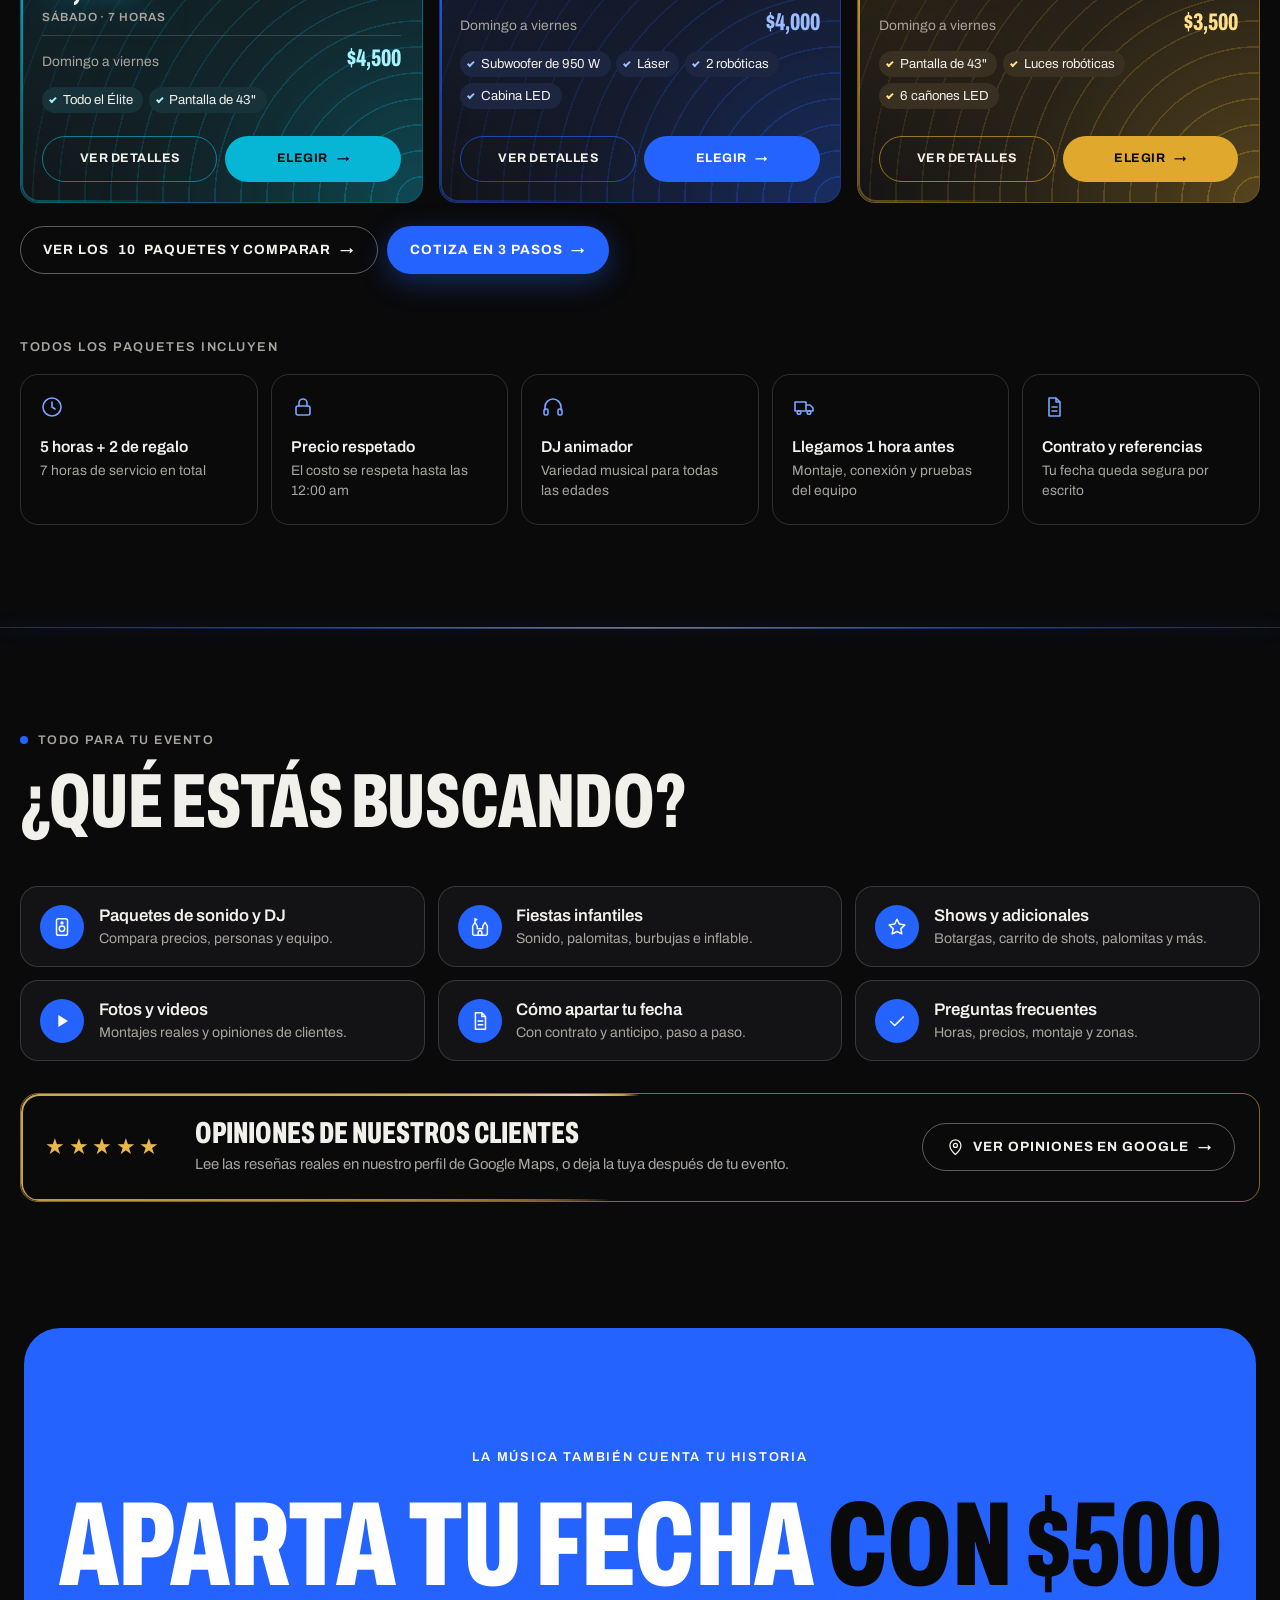
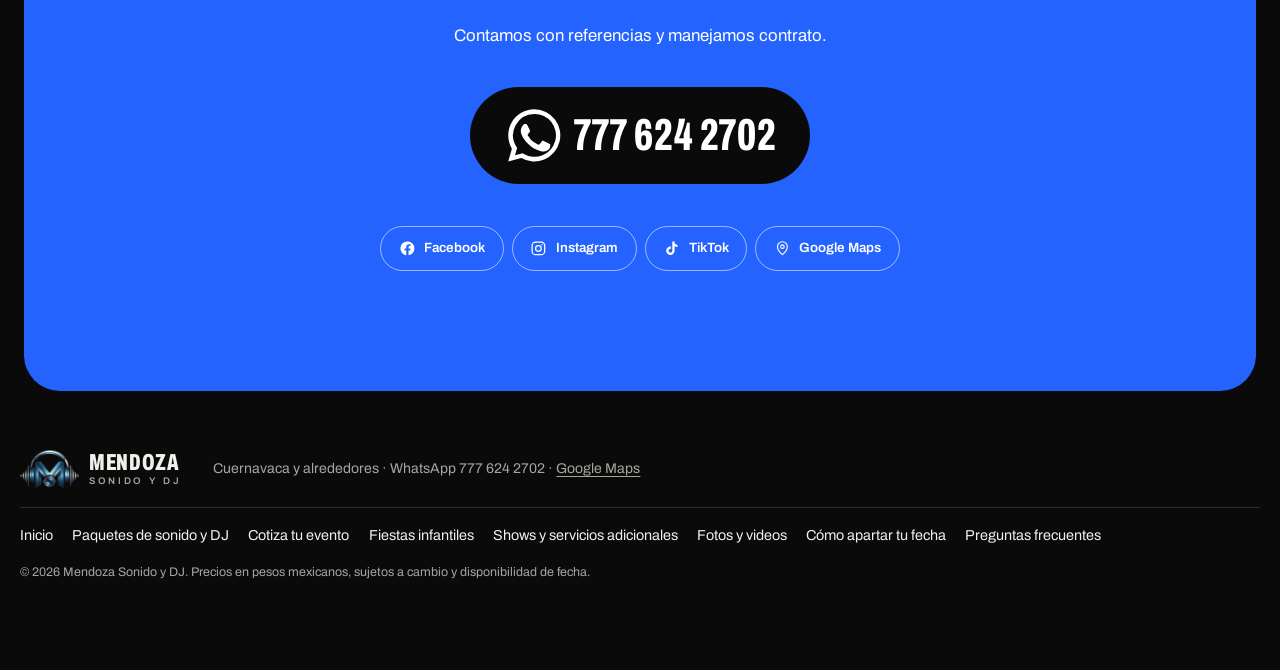
==== commit d5bdcb48: "Add files via upload" ====
--- a/index.html
+++ b/index.html
@@ -28,7 +28,7 @@
 <link rel="preconnect" href="https://fonts.googleapis.com">
 <link rel="preconnect" href="https://fonts.gstatic.com" crossorigin>
 <link href="https://fonts.googleapis.com/css2?family=Archivo:wdth,wght@62..125,400..800&display=swap" rel="stylesheet">
-<link rel="stylesheet" href="/styles.css?v=2712">
+<link rel="stylesheet" href="/styles.css?v=2713">
 <!-- Datos para Google (los de precios y preguntas se agregan solos con lo publicado en el panel) -->
 <script type="application/ld+json">{"@context":"https://schema.org","@type":"EntertainmentBusiness","@id":"https://sonido-mendoza.vercel.app/#negocio","name":"Mendoza Sonido y DJ","description":"Renta de sonido, iluminación y DJ animador para fiestas y eventos en Cuernavaca y alrededores.","url":"https://sonido-mendoza.vercel.app/","image":"https://sonido-mendoza.vercel.app/compartir.jpg","logo":"https://sonido-mendoza.vercel.app/assets/img/logo.png","telephone":"+52 777 624 2702","address":{"@type":"PostalAddress","addressLocality":"Cuernavaca","addressRegion":"Morelos","addressCountry":"MX"},"areaServed":[{"@type":"City","name":"Cuernavaca"},{"@type":"State","name":"Morelos"}],"sameAs":["https://www.facebook.com/share/1CaPkFyndd/","https://www.instagram.com/sonidoydj_mendoza","https://www.tiktok.com/@sonido.dj.mendoza","https://maps.app.goo.gl/ohjnyHbQTGFCJ8QS6"]}</script>
 </head>
@@ -269,9 +269,9 @@
 
 <!-- contenido.js: contenido de respaldo. firebase-config.js: tu proyecto de Firebase (si está lleno,
      cargar.js trae de ahí lo que publicaste en el panel). cargar.js arranca render.js y script.js. -->
-<script src="contenido.js?v=2712"></script>
-<script src="firebase-config.js?v=2712"></script>
-<script src="cargar.js?v=2712"></script>
+<script src="contenido.js?v=2713"></script>
+<script src="firebase-config.js?v=2713"></script>
+<script src="cargar.js?v=2713"></script>
 <!-- cargar.js carga después render.js, script.js, cotizador.js y efectos.js -->
 </body>
 </html>
--- a/styles.css
+++ b/styles.css
@@ -1072,4 +1072,18 @@
 .dock a[aria-current="page"] { color: var(--text); }
 .dock a[aria-current="page"] .ico { color: var(--blue-ink); }
 .nav__cta[aria-current="page"] { box-shadow: 0 0 0 2px #fff inset; }
-@media (min-width: 1021px) and (max-width: 1240px) { .nav__links { gap: 0.9rem; font-size: 0.72rem; letter-spacing: 0.06em; } }+@media (min-width: 1021px) and (max-width: 1240px) { .nav__links { gap: 0.9rem; font-size: 0.72rem; letter-spacing: 0.06em; } }
+
+/* ---------- Guía en modo discreto (más chica y se encoge sola) ---------- */
+.tuto { width: 38px; height: 46px; }
+.tuto__hand { width: 38px; height: 46px; transform-origin: 16px 2px; }
+.tuto__ring { left: 16px; width: 28px; height: 28px; margin: -14px 0 0 -14px; border-width: 2.5px; }
+.tuto__bubble { max-width: min(240px, calc(100vw - 24px)); padding: 0.5rem 2.1rem 0.55rem 0.85rem; border-radius: 12px; font-size: 0.88rem; line-height: 1.3; white-space: nowrap; box-shadow: 0 8px 20px rgba(0, 0, 0, 0.45); }
+.tuto__bubble::after { width: 12px; height: 12px; margin-left: -6px; bottom: -6px; }
+.tuto__bubble.is-below::after { top: -6px; }
+.tuto__x { top: 50%; right: 4px; width: 26px; height: 26px; margin-top: -13px; font-size: 1rem; }
+/* A los 4 segundos el globo desaparece y queda solo la mano */
+.tuto__bubble.is-on.is-mini { opacity: 0; pointer-events: none; }
+.tuto__bubble.is-on.is-mini .tuto__x { pointer-events: none; }
+/* El botón señalado brilla menos */
+.tuto-on { outline-width: 2px !important; outline-offset: 3px; }
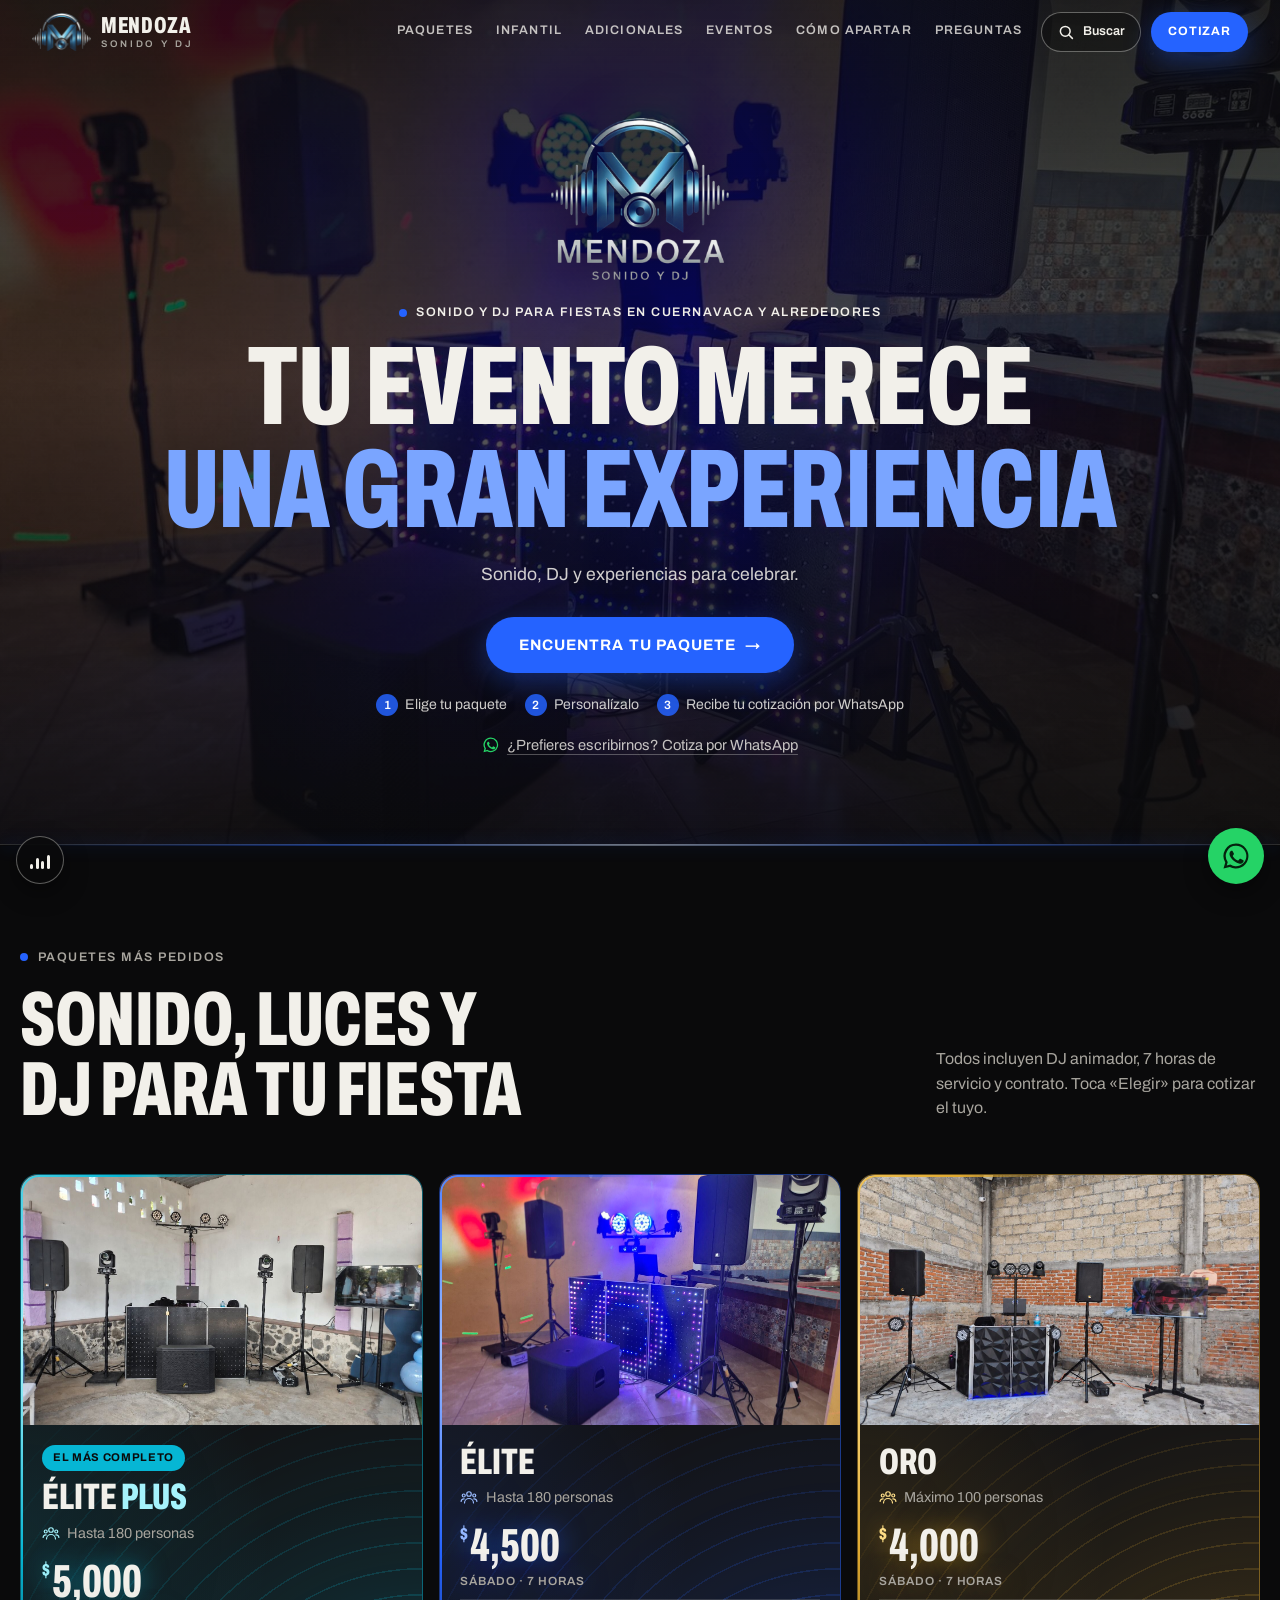
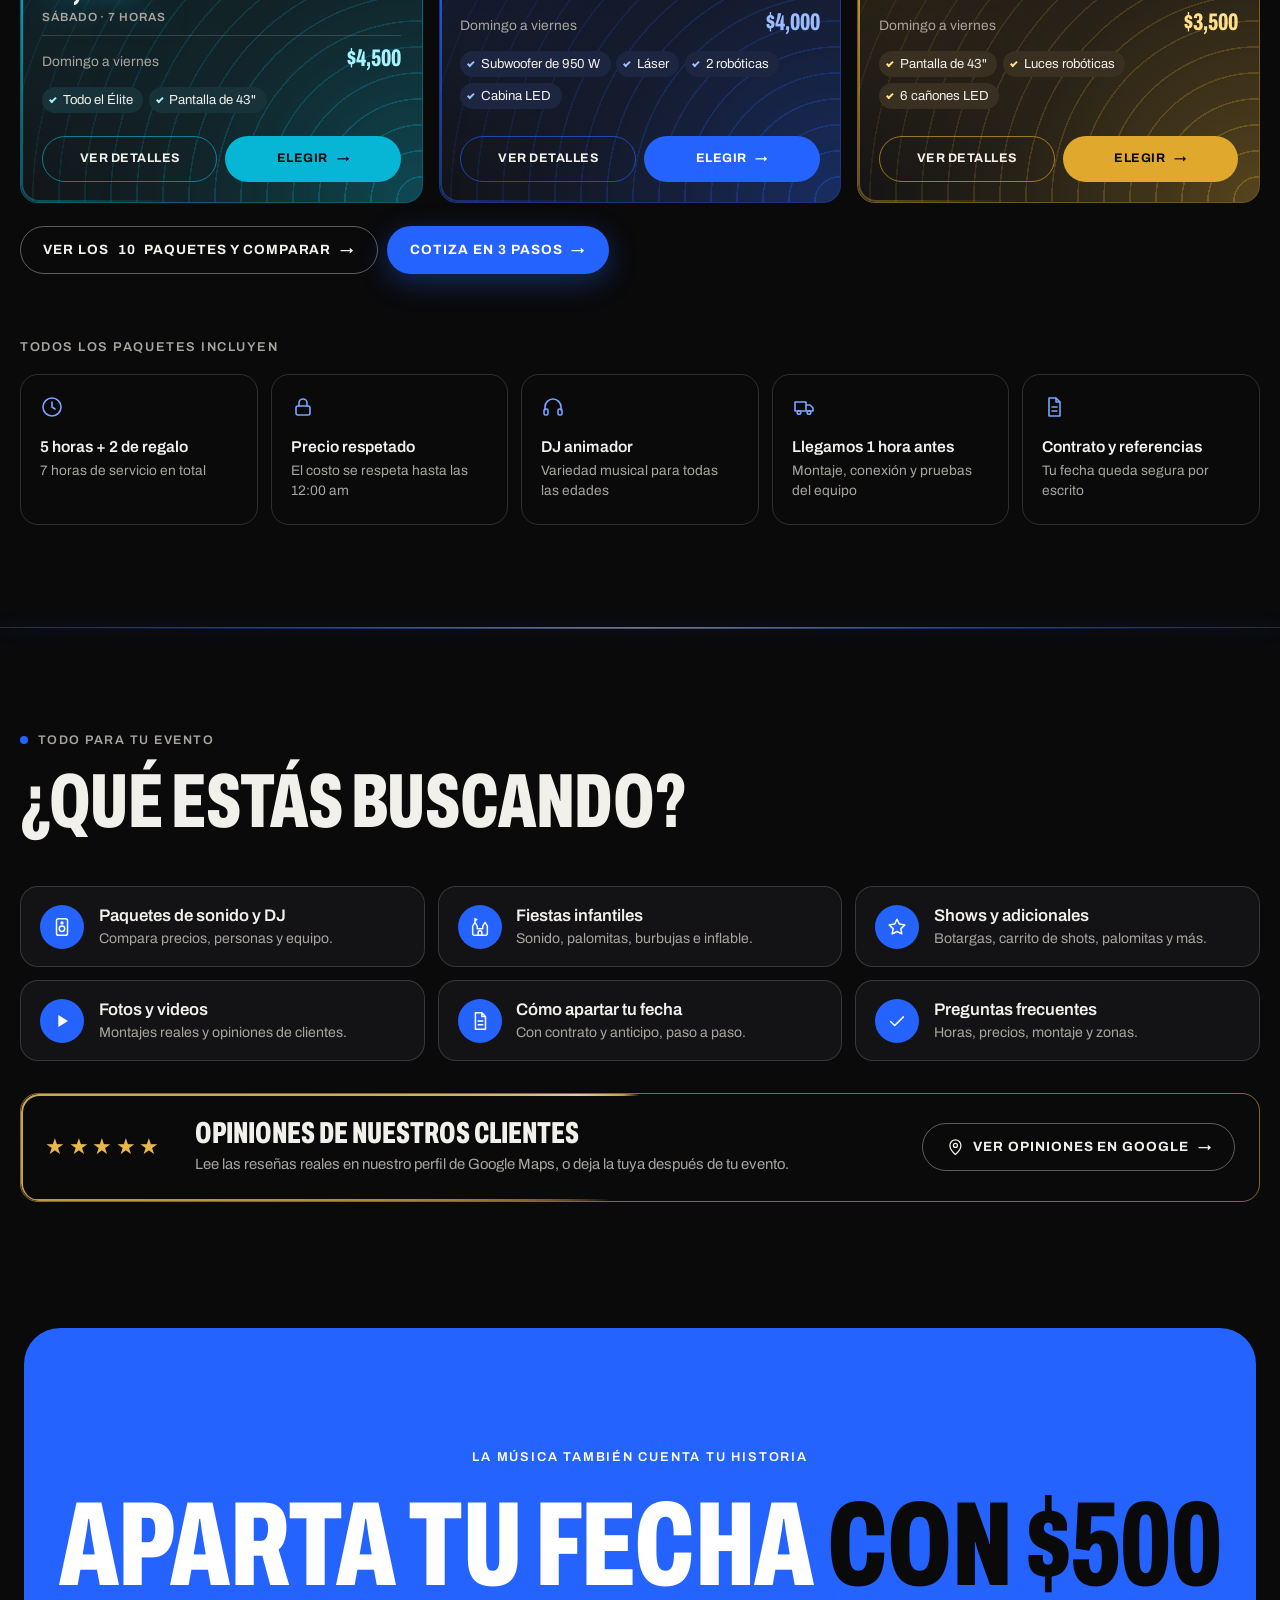
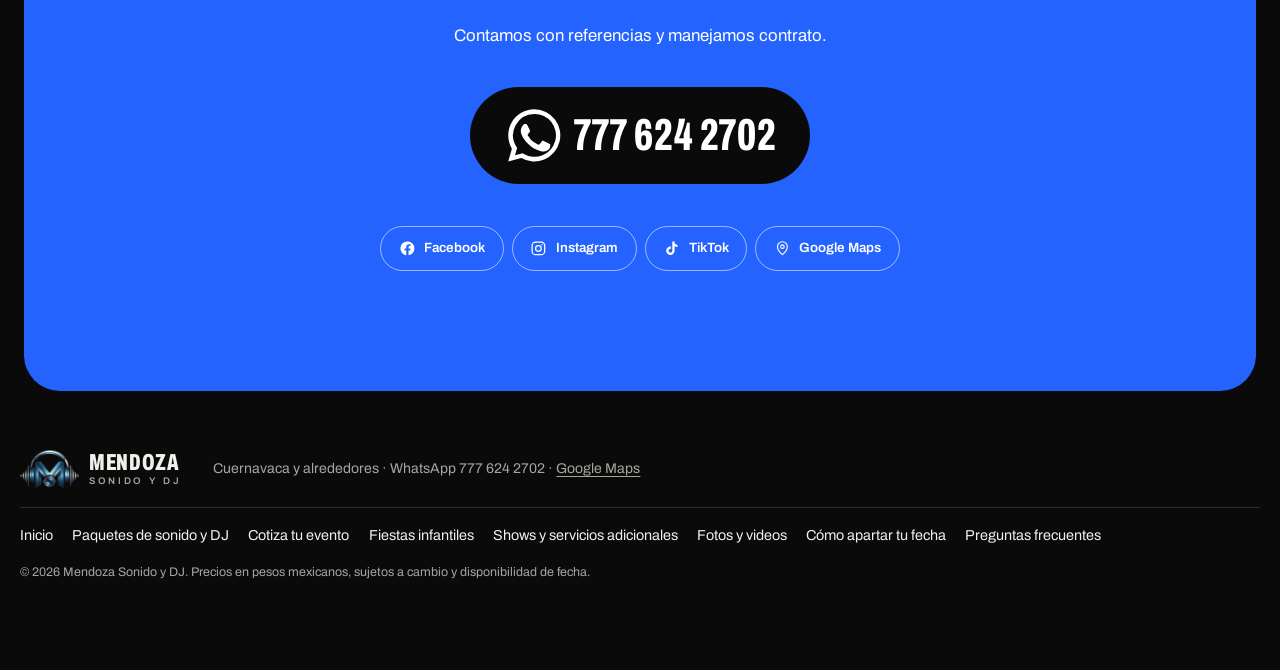
==== commit 8bf86cd3: "Add files via upload" ====
--- a/index.html
+++ b/index.html
@@ -28,7 +28,7 @@
 <link rel="preconnect" href="https://fonts.googleapis.com">
 <link rel="preconnect" href="https://fonts.gstatic.com" crossorigin>
 <link href="https://fonts.googleapis.com/css2?family=Archivo:wdth,wght@62..125,400..800&display=swap" rel="stylesheet">
-<link rel="stylesheet" href="/styles.css?v=2713">
+<link rel="stylesheet" href="/styles.css?v=2714">
 <!-- Datos para Google (los de precios y preguntas se agregan solos con lo publicado en el panel) -->
 <script type="application/ld+json">{"@context":"https://schema.org","@type":"EntertainmentBusiness","@id":"https://sonido-mendoza.vercel.app/#negocio","name":"Mendoza Sonido y DJ","description":"Renta de sonido, iluminación y DJ animador para fiestas y eventos en Cuernavaca y alrededores.","url":"https://sonido-mendoza.vercel.app/","image":"https://sonido-mendoza.vercel.app/compartir.jpg","logo":"https://sonido-mendoza.vercel.app/assets/img/logo.png","telephone":"+52 777 624 2702","address":{"@type":"PostalAddress","addressLocality":"Cuernavaca","addressRegion":"Morelos","addressCountry":"MX"},"areaServed":[{"@type":"City","name":"Cuernavaca"},{"@type":"State","name":"Morelos"}],"sameAs":["https://www.facebook.com/share/1CaPkFyndd/","https://www.instagram.com/sonidoydj_mendoza","https://www.tiktok.com/@sonido.dj.mendoza","https://maps.app.goo.gl/ohjnyHbQTGFCJ8QS6"]}</script>
 </head>
@@ -269,9 +269,9 @@
 
 <!-- contenido.js: contenido de respaldo. firebase-config.js: tu proyecto de Firebase (si está lleno,
      cargar.js trae de ahí lo que publicaste en el panel). cargar.js arranca render.js y script.js. -->
-<script src="contenido.js?v=2713"></script>
-<script src="firebase-config.js?v=2713"></script>
-<script src="cargar.js?v=2713"></script>
+<script src="contenido.js?v=2714"></script>
+<script src="firebase-config.js?v=2714"></script>
+<script src="cargar.js?v=2714"></script>
 <!-- cargar.js carga después render.js, script.js, cotizador.js y efectos.js -->
 </body>
 </html>
